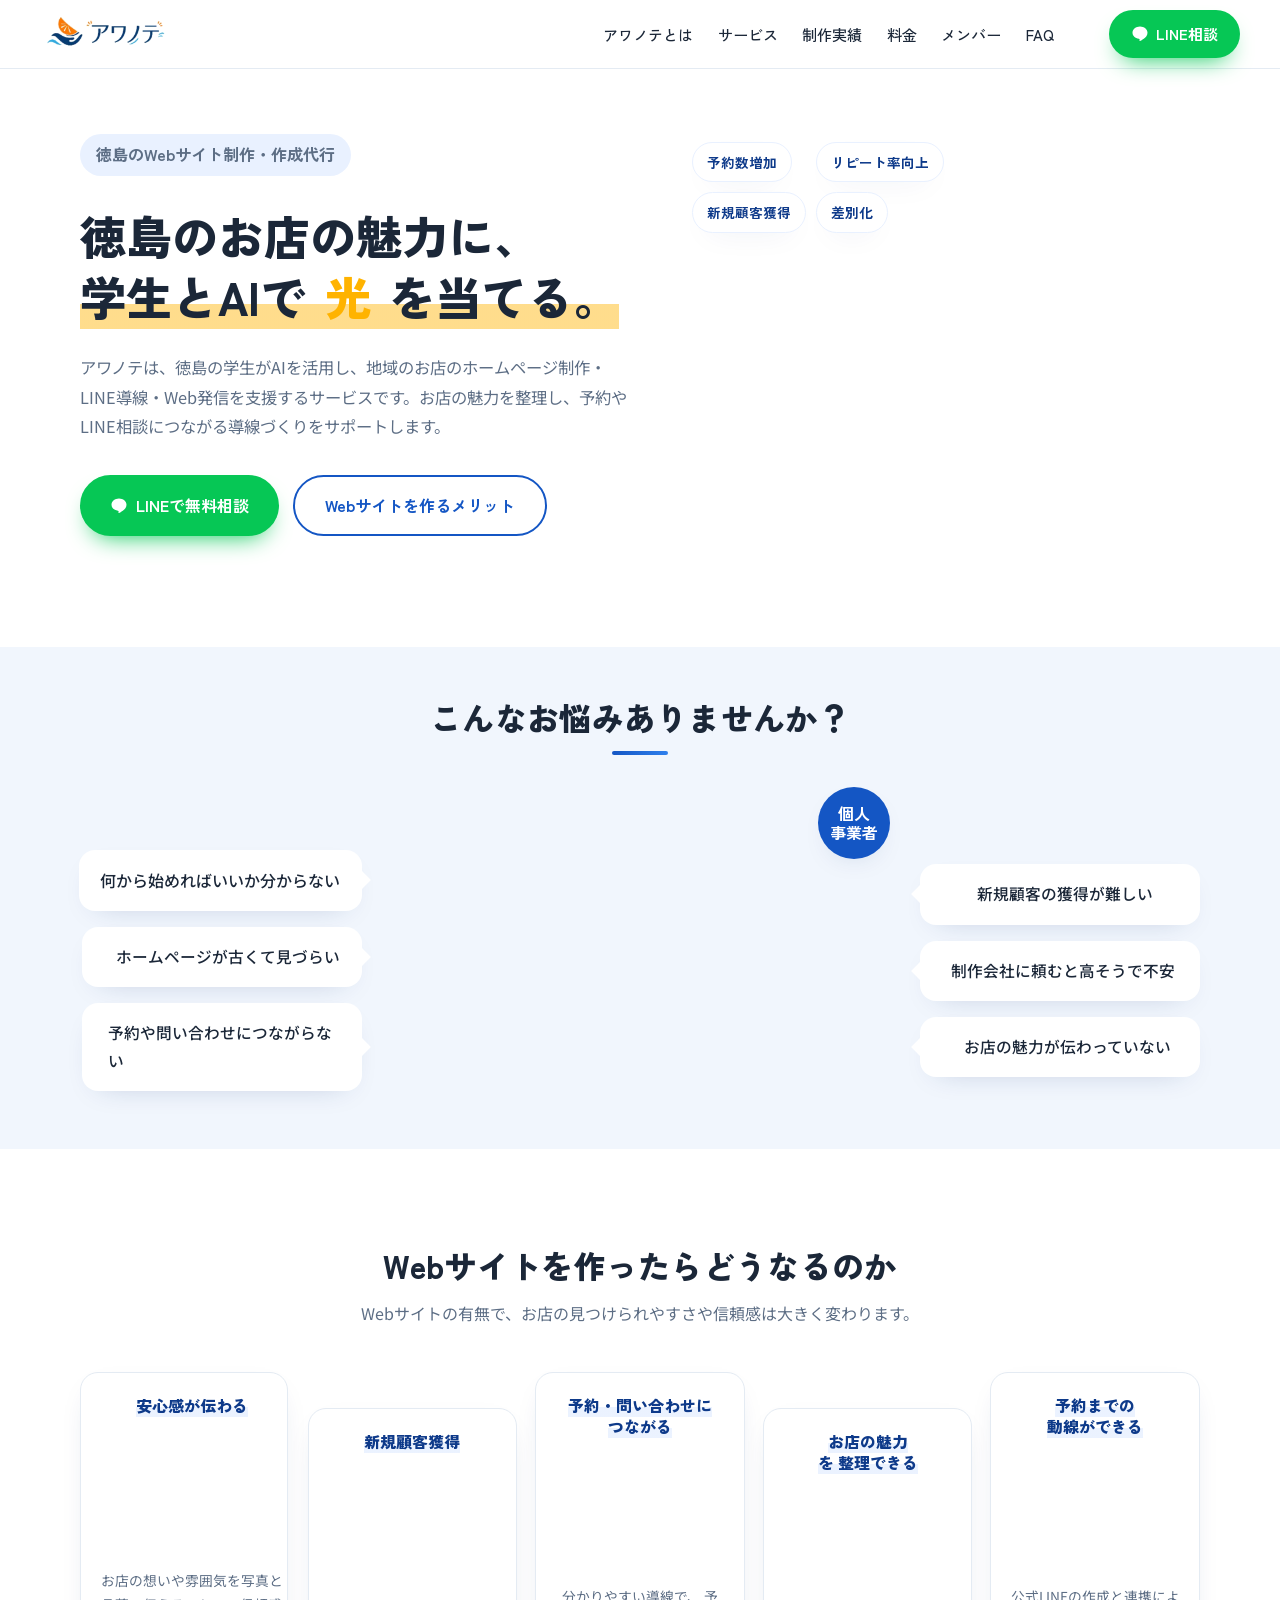
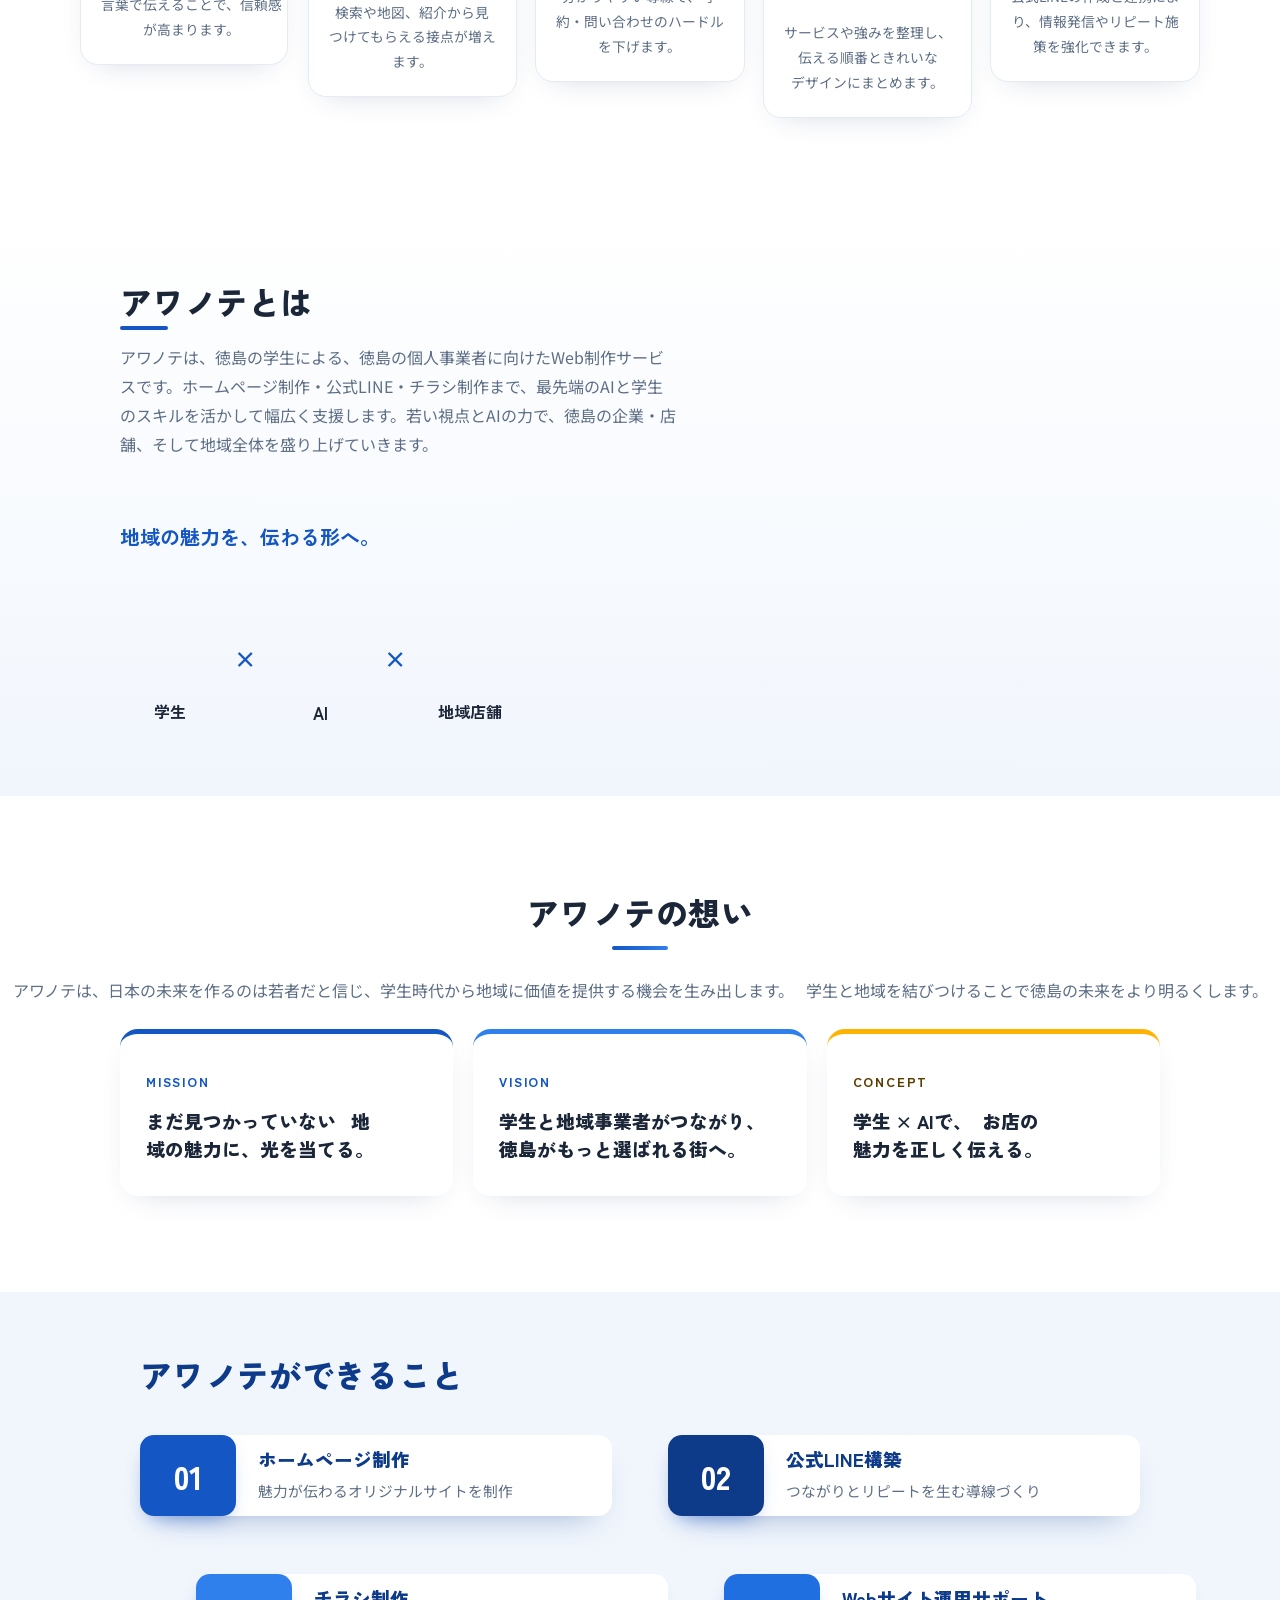
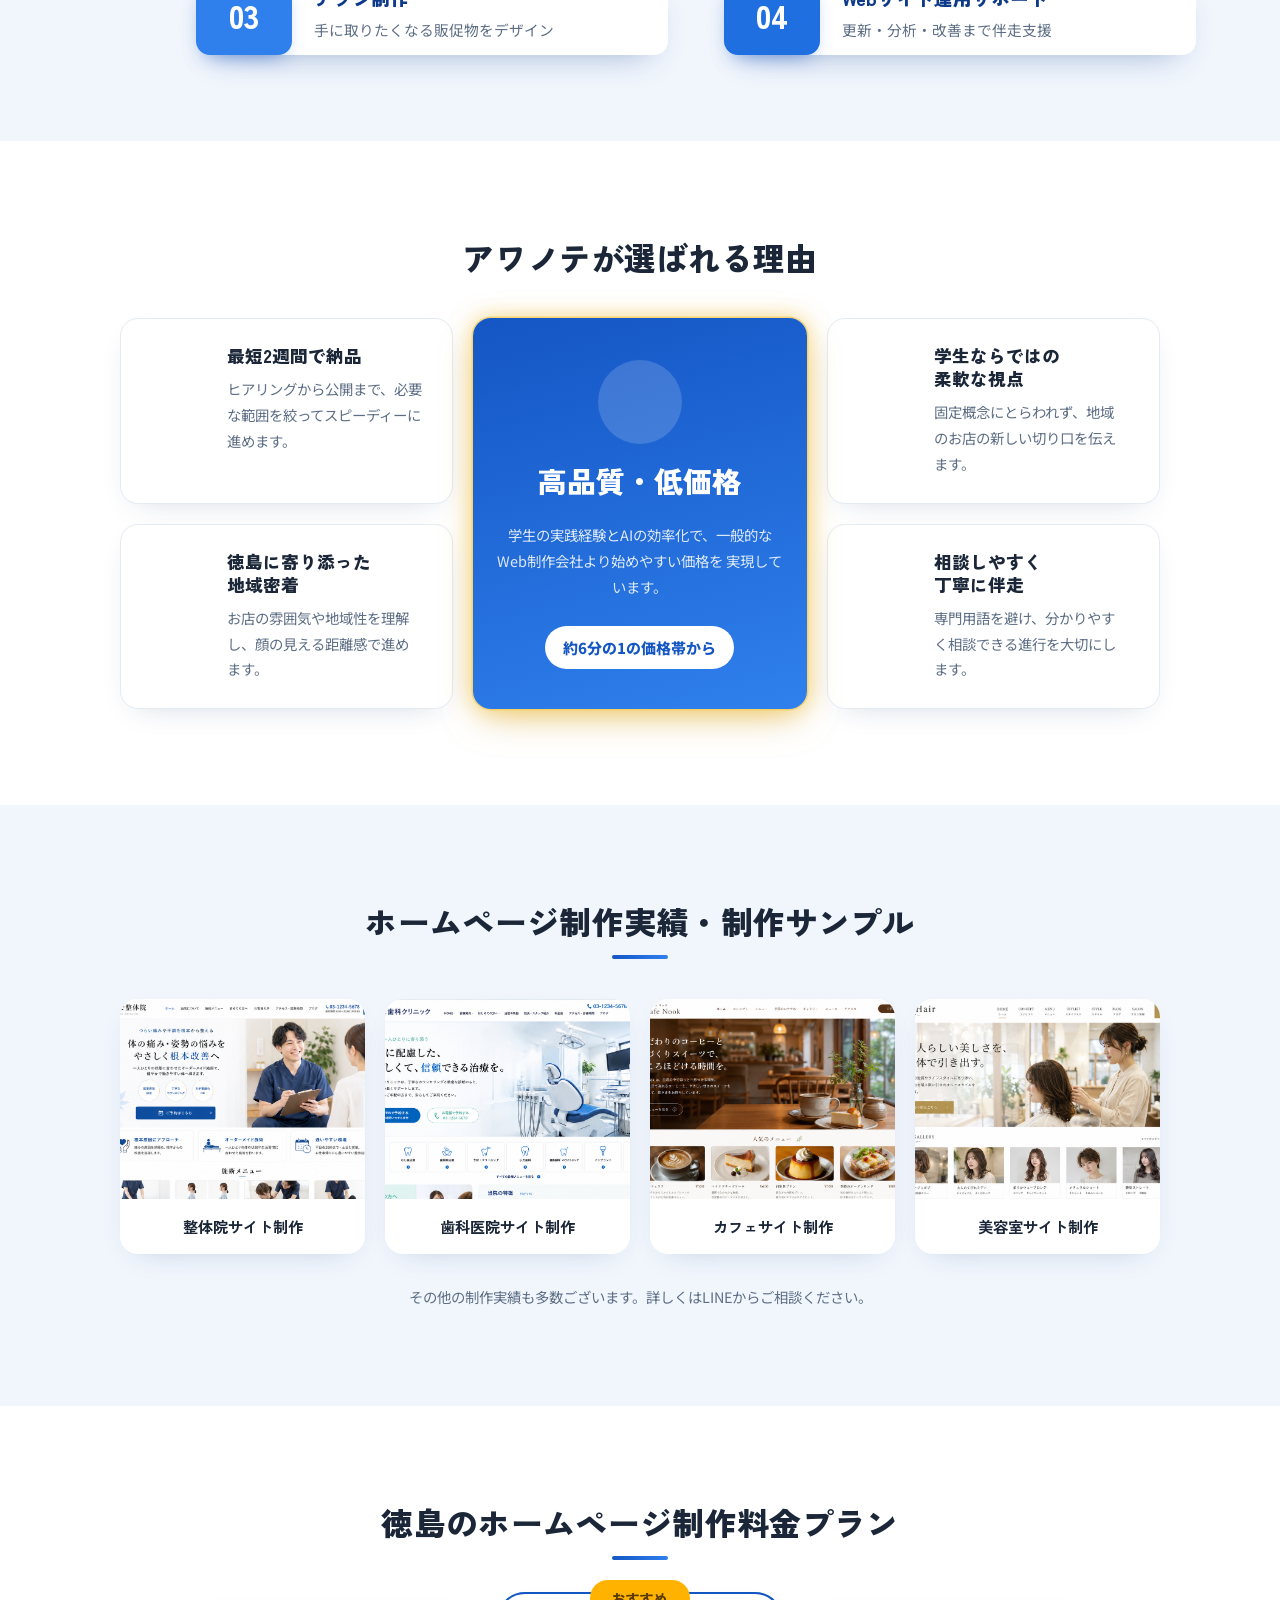
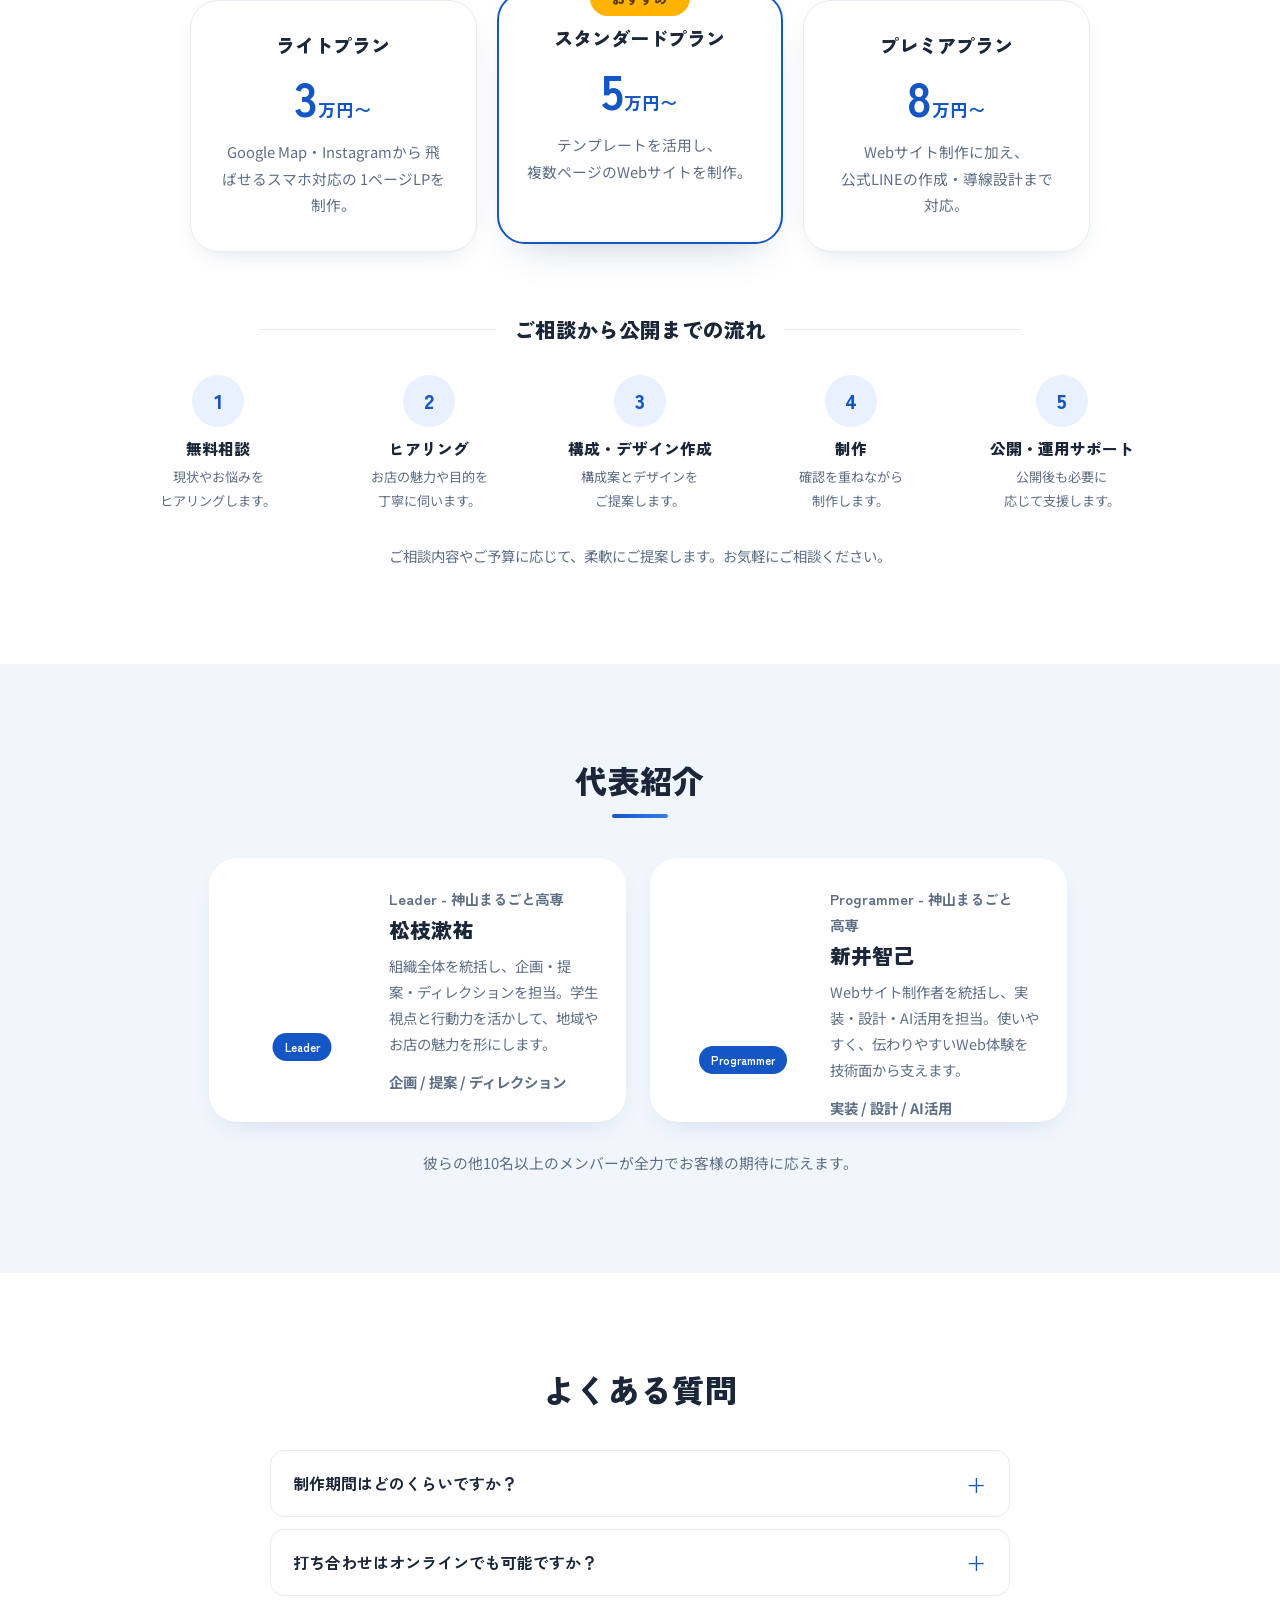
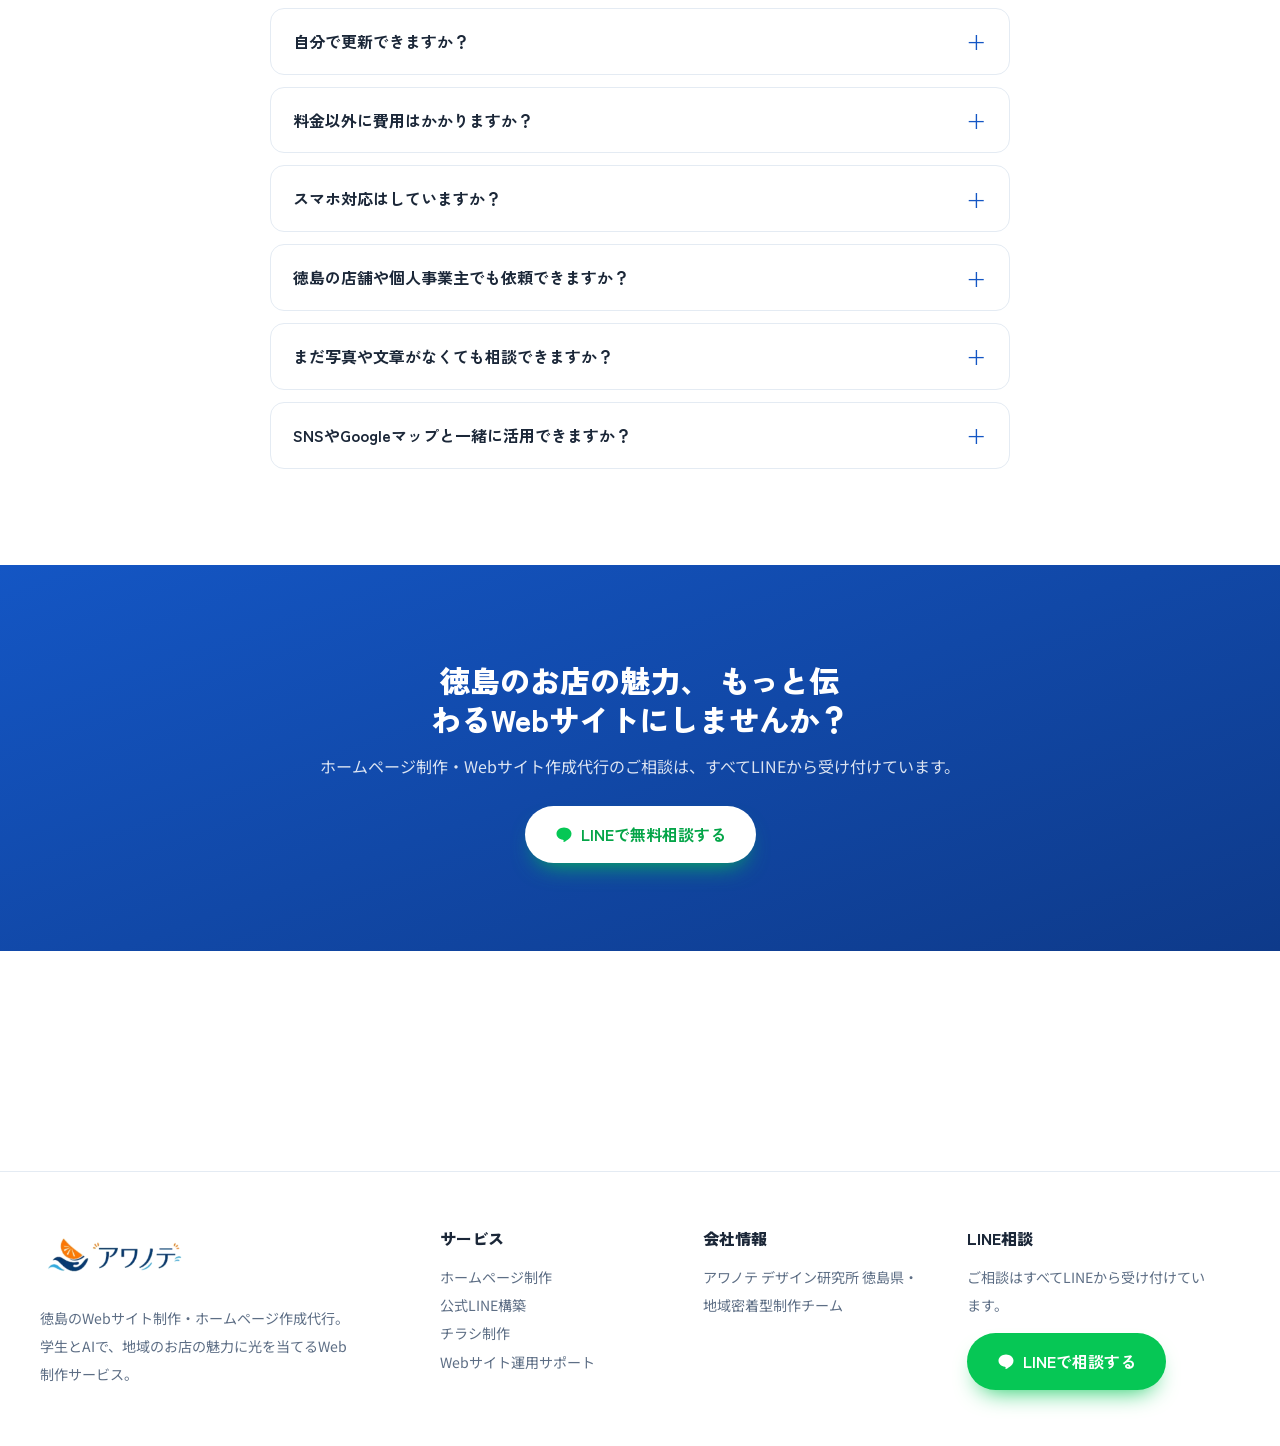
==== index.html @ daa3ad40 "Update Awanote SEO and asset paths" ====
<!doctype html>
<html lang="ja">
  <head>
    <meta charset="UTF-8" />
    <meta name="viewport" content="width=device-width, initial-scale=1.0" />
    <title>アワノテ｜徳島のWebサイト制作・ホームページ作成代行</title>
    <meta
      name="description"
      content="アワノテは、徳島の店舗・個人事業主向けWebサイト制作・ホームページ作成代行サービスです。徳島でのWebサイト作成、公式LINE構築、チラシ制作、Web運用まで学生とAIで支援します。"
    />
    <meta name="robots" content="index, follow" />
    <meta name="keywords" content="アワノテ,awanote,アワノテ デザイン研究所,アワノテ 徳島,徳島 Webサイト制作,徳島 Webサイト作成,徳島 Webサイト 作成,徳島 webサイト 作成,徳島webサイト作成,徳島 ホームページ制作,徳島 ホームページ作成,徳島 ホームページ作成代行,徳島 Web制作代行" />
    <meta name="google-site-verification" content="FKklRFFFE5fmLmwjzw05TRjT28SVSUtAlt0WfSGOl1w" />
    <link rel="canonical" href="https://web-make007.github.io/awanote/" />
    <meta name="application-name" content="アワノテ" />
    <meta name="apple-mobile-web-app-title" content="アワノテ" />
    <meta property="og:type" content="website" />
    <meta property="og:locale" content="ja_JP" />
    <meta property="og:site_name" content="アワノテ" />
    <meta property="og:url" content="https://web-make007.github.io/awanote/" />
    <meta property="og:title" content="アワノテ｜徳島のWebサイト制作・ホームページ作成代行" />
    <meta property="og:description" content="アワノテは、徳島の店舗・個人事業主向けにWebサイト制作、ホームページ作成代行、公式LINE構築、チラシ制作、Web運用を低価格で支援します。" />
    <meta property="og:image" content="https://web-make007.github.io/awanote/img/_DSC9693-hero.jpg" />
    <meta property="og:image:alt" content="アワノテのWebサイト制作チーム" />
    <meta name="twitter:card" content="summary_large_image" />
    <meta name="twitter:title" content="アワノテ｜徳島のWebサイト制作・ホームページ作成代行" />
    <meta name="twitter:description" content="アワノテは徳島の店舗・個人事業主向けWebサイト制作・ホームページ作成代行サービスです。" />
    <meta name="twitter:image" content="https://web-make007.github.io/awanote/img/_DSC9693-hero.jpg" />
    <link rel="preconnect" href="https://fonts.googleapis.com" />
    <link rel="preconnect" href="https://fonts.gstatic.com" crossorigin />
    <link href="https://fonts.googleapis.com/css2?family=Noto+Sans+JP:wght@400;500;700;900&family=Zen+Kaku+Gothic+New:wght@400;500;700;900&family=Zen+Maru+Gothic:wght@400;500;700;900&family=Shippori+Mincho+B1:wght@500;700;800&family=Kosugi+Maru&display=swap" rel="stylesheet" />
    <link rel="icon" href='data:image/svg+xml,%3Csvg xmlns="http://www.w3.org/2000/svg" viewBox="0 0 64 64"%3E%3Crect width="64" height="64" rx="14" fill="%231456c4"/%3E%3Ctext x="32" y="43" text-anchor="middle" font-size="30" font-family="Arial,sans-serif" font-weight="700" fill="white"%3EA%3C/text%3E%3C/svg%3E' />
    <script type="application/ld+json">
      {
        "@context": "https://schema.org",
        "@graph": [
          {
            "@type": "LocalBusiness",
            "@id": "https://web-make007.github.io/awanote/#awanote",
            "name": "アワノテ",
            "alternateName": ["アワノテ デザイン研究所", "awanote", "Awanote"],
            "description": "徳島の店舗・個人事業主・小規模事業者向けのWebサイト制作・ホームページ作成代行サービス。公式LINE構築、チラシ制作、Web運用サポートまで相談できます。",
            "url": "https://web-make007.github.io/awanote/",
            "areaServed": {
              "@type": "AdministrativeArea",
              "name": "徳島県"
            },
            "image": "https://web-make007.github.io/awanote/img/_DSC9693-hero.jpg",
            "priceRange": "30000円〜80000円",
            "knowsAbout": [
              "徳島 Webサイト制作",
              "徳島 Webサイト制作",
              "徳島 ホームページ制作",
              "ホームページ作成代行",
              "公式LINE構築",
              "チラシ制作",
              "Webサイト運用"
            ]
          },
          {
            "@type": "Organization",
            "@id": "https://web-make007.github.io/awanote/#organization",
            "name": "アワノテ",
            "alternateName": ["アワノテ デザイン研究所", "awanote", "Awanote"],
            "url": "https://web-make007.github.io/awanote/",
            "description": "アワノテは徳島の店舗・個人事業主向けWebサイト制作・ホームページ作成代行サービスです。"
          },
          {
            "@type": "Service",
            "@id": "https://web-make007.github.io/awanote/#web-production-service",
            "name": "アワノテの徳島Webサイト制作・ホームページ作成代行",
            "provider": {
              "@id": "https://web-make007.github.io/awanote/#awanote"
            },
            "areaServed": "徳島県",
            "serviceType": "Webサイト制作、Webサイト作成代行、ホームページ制作、ホームページ作成代行、公式LINE構築、チラシ制作、Web運用サポート",
            "offers": {
              "@type": "AggregateOffer",
              "lowPrice": "30000",
              "highPrice": "80000",
              "priceCurrency": "JPY"
            }
          },
          {
            "@type": "WebSite",
            "@id": "https://web-make007.github.io/awanote/#website",
            "url": "https://web-make007.github.io/awanote/",
            "name": "アワノテ",
            "alternateName": ["awanote", "徳島のWebサイト制作 アワノテ", "アワノテ デザイン研究所"],
            "description": "徳島のWebサイト制作・ホームページ作成代行サービス",
            "publisher": {
              "@id": "https://web-make007.github.io/awanote/#awanote"
            },
            "inLanguage": "ja"
          },
          {
            "@type": "WebPage",
            "@id": "https://web-make007.github.io/awanote/#webpage",
            "url": "https://web-make007.github.io/awanote/",
            "name": "アワノテ｜徳島のWebサイト制作・ホームページ作成代行",
            "description": "アワノテは徳島の店舗・個人事業主向けWebサイト制作・ホームページ作成代行サービスです。",
            "isPartOf": {
              "@id": "https://web-make007.github.io/awanote/#website"
            },
            "about": {
              "@id": "https://web-make007.github.io/awanote/#awanote"
            },
            "primaryImageOfPage": {
              "@type": "ImageObject",
              "url": "https://web-make007.github.io/awanote/img/_DSC9693-hero.jpg"
            },
            "inLanguage": "ja"
          },
          {
            "@type": "BreadcrumbList",
            "@id": "https://web-make007.github.io/awanote/#breadcrumb",
            "itemListElement": [
              {
                "@type": "ListItem",
                "position": 1,
                "name": "ホーム",
                "item": "https://web-make007.github.io/awanote/"
              },
              {
                "@type": "ListItem",
                "position": 2,
                "name": "徳島のWebサイト制作・ホームページ作成代行",
                "item": "https://web-make007.github.io/awanote/"
              }
            ]
          },
          {
            "@type": "FAQPage",
            "@id": "https://web-make007.github.io/awanote/#faq-schema",
            "mainEntity": [
              {
                "@type": "Question",
                "name": "制作期間はどのくらいですか？",
                "acceptedAnswer": {
                  "@type": "Answer",
                  "text": "内容によりますが、ライトな構成であれば最短2週間程度を目安に進行します。"
                }
              },
              {
                "@type": "Question",
                "name": "打ち合わせはオンラインでも可能ですか？",
                "acceptedAnswer": {
                  "@type": "Answer",
                  "text": "可能です。徳島県内の場合は、必要に応じて対面での相談も調整します。"
                }
              },
              {
                "@type": "Question",
                "name": "自分で更新できますか？",
                "acceptedAnswer": {
                  "@type": "Answer",
                  "text": "更新しやすい構成で制作し、必要に応じて更新方法もご案内します。"
                }
              },
              {
                "@type": "Question",
                "name": "料金以外に費用はかかりますか？",
                "acceptedAnswer": {
                  "@type": "Answer",
                  "text": "ドメイン・サーバー費用など、外部サービスに必要な費用は別途発生する場合があります。"
                }
              },
              {
                "@type": "Question",
                "name": "スマホ対応はしていますか？",
                "acceptedAnswer": {
                  "@type": "Answer",
                  "text": "はい。スマートフォンでも見やすく操作しやすいレスポンシブデザインで制作します。"
                }
              },
              {
                "@type": "Question",
                "name": "徳島の店舗や個人事業主でも依頼できますか？",
                "acceptedAnswer": {
                  "@type": "Answer",
                  "text": "はい。徳島県内の飲食店、美容室、整体院、個人事業主、小規模事業者のWebサイト制作やホームページ作成代行を想定しています。"
                }
              },
              {
                "@type": "Question",
                "name": "まだ写真や文章がなくても相談できますか？",
                "acceptedAnswer": {
                  "@type": "Answer",
                  "text": "相談できます。お店の強みや伝えたい内容をヒアリングし、必要な写真・文章・ページ構成を一緒に整理します。"
                }
              },
              {
                "@type": "Question",
                "name": "SNSやGoogleマップと一緒に活用できますか？",
                "acceptedAnswer": {
                  "@type": "Answer",
                  "text": "はい。Instagram、公式LINE、Googleマップ、チラシなどからWebサイトへつながる導線を想定して制作します。"
                }
              }
            ]
          }
        ]
      }
    </script>
    <link rel="stylesheet" href="./styles/site.css" />
  </head>
  <body>
    <!-- ====== PCデザイン（幅900px以上で表示） ====== -->
    <div class="view-pc">
    <header class="site-header" data-screen-label="ヘッダー" style="padding: 8px 40px">
      <a class="logo" href="#top" aria-label="アワノテ トップへ">
        <img class="site-logo-img" src="./img/site/awanote-logo.png" alt="アワノテ" />
      </a>
      <nav class="global-nav" aria-label="主要ナビゲーション" style="padding: 0px 29px 0px 0px">
        <a href="#about">アワノテとは</a>
        <a href="#service">サービス</a>
        <a href="#works">制作実績</a>
        <a href="#price">料金</a>
        <a href="#members">メンバー</a>
        <a href="#faq">FAQ</a>
      </nav>
      <a class="button button-line header-cta" href="https://lin.ee/sjFqlRQ" target="_blank" rel="noreferrer">LINE相談</a>
    </header>

    <nav class="mobile-quick-nav" aria-label="スマホ用セクションナビ">
      <a href="#about">アワノテとは</a>
      <a href="#service">サービス</a>
      <a href="#works">実績</a>
      <a href="#price">料金</a>
      <a href="#faq">FAQ</a>
      <a href="#contact">相談</a>
    </nav>

    <main id="top" style="height: 7502px">
      <section class="hero section" data-screen-label="ヒーロー" style="padding: 71px 0px 0px; height: 578px; width: 1211px">
        <div class="hero-copy" style="margin: 0px 0px 125px; height: 426px">
          <p class="eyebrow" data-movable data-mv-id="hero-eyebrow" style="padding: 6px 16px; margin: -41px 0px 28px">徳島のWebサイト制作・作成代行</p>
          <h1 data-movable data-mv-id="hero-h1">
            <span class="heading-line heading-highlight">徳島のお店の魅力に、</span>
            <span class="heading-line heading-highlight heading-accent">学生とAIで <em>光</em> を当てる。</span>
          </h1>
          <p data-movable data-mv-id="hero-lead" style="margin: 27px 0px 28px">アワノテは、徳島の学生がAIを活用し、地域のお店のホームページ制作・LINE導線・Web発信を支援するサービスです。お店の魅力を整理し、予約やLINE相談につながる導線づくりをサポートします。</p>
          <div class="hero-actions" data-movable data-mv-id="hero-actions" style="margin: 34px 0px 0px; font-size: 14px">
            <a class="button button-line" href="https://lin.ee/sjFqlRQ" target="_blank" rel="noreferrer" style="padding: 14px 30px; margin: 0px">LINEで無料相談</a>
            <a class="button button-outline" href="#results">Webサイトを作るメリット</a>
          </div>
        </div>
        <div class="hero-visual">
          <ul class="hero-badges" aria-label="Webサイト制作の効果" style="font-size: 15px; font-weight: 700; padding: 0px; margin: -41px 0px 0px">
            <li style="padding: 7px 14px">予約数増加</li>
            <li style="padding: 7px 14px">リピート率向上</li>
            <li style="padding: 7px 14px">新規顧客獲得</li>
            <li style="padding: 7px 14px">差別化</li>
          </ul>
          <div class="hero-stage">
            <image-slot id="hero-person" class="hero-person-slot" shape="rounded" radius="18" fit="contain" placeholder="人物の画像" style="height: 466px; width: 351px; opacity: 1; margin: 0px 0px 0px 122px"></image-slot>
            <image-slot id="hero-laptop" class="hero-laptop-slot" shape="rounded" radius="14" fit="contain" placeholder="パソコンの画像" style="padding: 0px; width: 278px"></image-slot>
          </div>
        </div>
      </section>

      <section class="section worry-section" aria-labelledby="worry-title" data-screen-label="お悩み" style="padding: 50px 0px 0px; height: 502px">
        <h2 id="worry-title" data-movable data-mv-id="h2-worry">こんなお悩みありませんか？</h2>
        <div class="section-line" aria-hidden="true"></div>
        <div class="worry-layout" style="padding: 0px 0px 0px 2px">
          <div class="speech-list">
            <div class="speech-card" style="padding: 16px 20px 16px 21px; font-size: 16px; margin: 0px 0px 0px -3px; border-width: 0px; border-style: solid">何から始めればいいか分からない</div>
            <div class="speech-card" style="padding: 16px 20px 16px 34px">ホームページが古くて見づらい</div>
            <div class="speech-card" style="padding: 16px 20px 16px 26px">予約や問い合わせにつながらない</div>
          </div>
          <div class="worry-center">
            <image-slot id="worry-people" shape="rounded" radius="16" fit="contain" placeholder="イラスト" style="width: 481px"></image-slot>
            <span class="worry-badge" style="font-size: 16px; width: 72px; height: 72px">個人<br />事業者</span>
          </div>
          <div class="speech-list">
            <div class="speech-card" style="padding: 16px 20px 16px 57px">新規顧客の獲得が難しい</div>
            <div class="speech-card" style="padding: 16px 20px 16px 31px">制作会社に頼むと高そうで不安</div>
            <div class="speech-card" style="padding: 16px 20px 16px 44px">お店の魅力が伝わっていない</div>
          </div>
        </div>
      </section>

      <section id="results" class="section results-section" aria-labelledby="results-title" data-screen-label="導入効果">
        <h2 id="results-title" data-movable data-mv-id="h2-results">Webサイトを作ったらどうなるのか</h2>
        <p class="results-lead" style="width: 571px;">Webサイトの有無で、お店の見つけられやすさや信頼感は大きく変わります。</p>
        <div class="result-cards" style="padding: 0px">
          <article class="result-card" style="width: 208px; padding: 22px 1px 22px 16px">
            <h3><span>安心感が伝わる</span></h3>
            <image-slot id="result-1" fit="cover" placeholder="画像をドロップ" style="width: 178px; margin: 0px 0px 18px"></image-slot>
            <p>お店の想いや雰囲気を写真と言葉で伝えることで、信頼感が高まります。</p>
          </article>
          <article class="result-card is-lower" style="padding: 22px 16px; margin: 36px 0px 0px">
            <h3><span>新規顧客獲得</span></h3>
            <image-slot id="result-2" fit="cover" placeholder="画像をドロップ"></image-slot>
            <p>検索や地図、紹介から見つけてもらえる接点が増えます。</p>
          </article>
          <article class="result-card">
            <h3><span>予約・問い合わせに<br />つながる</span></h3>
            <image-slot id="result-3" fit="cover" placeholder="画像をドロップ"></image-slot>
            <p>分かりやすい導線で、
予約・問い合わせのハードルを下げます。</p>
          </article>
          <article class="result-card is-lower" style="margin: 36px 0px 0px">
            <h3><span>お店の魅力を
整理できる</span></h3>
            <image-slot id="result-4" fit="cover" placeholder="画像をドロップ"></image-slot>
            <p>サービスや強みを整理し、伝える順番ときれいな<br />デザインにまとめます。</p>
          </article>
          <article class="result-card">
            <h3><span>予約までの<br />動線ができる</span></h3>
            <image-slot id="result-5" fit="cover" placeholder="画像をドロップ"></image-slot>
            <p>公式LINEの作成と連携により、情報発信やリピート施策を強化できます。</p>
          </article>
        </div>
      </section>

      <section id="about" class="section about-panel" aria-labelledby="about-title" data-screen-label="アワノテとは" style="padding: 67px 0px">
        <div class="about-inner" style="padding: 0px 0px 0px 40px">
          <div class="about-copy">
            <h2 id="about-title" data-movable data-mv-id="h2-about" style="margin: 0px 0px 21px">アワノテとは</h2>
            <p>アワノテは、徳島の学生による、徳島の個人事業者に向けたWeb制作サービスです。ホームページ制作・公式LINE・チラシ制作まで、最先端のAIと学生のスキルを活かして幅広く支援します。若い視点とAIの力で、徳島の企業・店舗、そして地域全体を盛り上げていきます。</p>
            <p class="about-message" style="margin: 61px 0px 18px; color: rgb(20, 86, 196)">地域の魅力を、伝わる形へ。</p>
            <div class="about-icons" aria-label="学生、AI、地域店舗をつなぐサービス" style="margin: 31px 0px 0px">
              <div><image-slot id="about-icon-1" shape="rounded" radius="14" fit="contain" placeholder="学生" style="width: 100px; height: 100px"></image-slot><span style="font-size: 16px">学生</span></div>
              <strong>×</strong>
              <div><image-slot id="about-icon-2" shape="rounded" radius="14" fit="contain" placeholder="AI" style="width: 100px; height: 100px"></image-slot><span style="font-size: 17px; margin: 4px 0px 0px">AI</span></div>
              <strong>×</strong>
              <div><image-slot id="about-icon-3" shape="rounded" radius="14" fit="contain" placeholder="店舗" style="width: 100px; height: 100px"></image-slot><span style="font-size: 16px">地域店舗</span></div>
            </div>
          </div>
          <figure class="about-photo" style="width: 451px">
            <image-slot id="about-photo" fit="cover" radius="28" placeholder="お店・チームの写真をドロップ" style="width: 475px"></image-slot>
          </figure>
        </div>
      </section>

      <section class="section thought-section" aria-labelledby="thought-title" data-screen-label="想い">
        <h2 id="thought-title" data-movable data-mv-id="h2-thought">アワノテの想い</h2>
        <div class="section-line" aria-hidden="true"></div>
        <p class="thought-lead" style="margin: -14px 0px 25px">アワノテは、日本の未来を作るのは若者だと信じ、学生時代から地域に価値を提供する機会を生み出します。  
学生と地域を結びつけることで徳島の未来をより明るくします。</p>
        <div class="thought-grid">
          <article class="thought-card mission">
            <div><small>MISSION</small><h3>まだ見つかっていない  
地域の魅力に、光を当てる。</h3></div>
          </article>
          <article class="thought-card vision">
            <div><small>VISION</small><h3>学生と地域事業者がつながり、徳島がもっと選ばれる街へ。</h3></div>
          </article>
          <article class="thought-card concept">
            <div><small>CONCEPT</small><h3>学生 × AIで、 
お店の魅力を正しく伝える。</h3></div>
          </article>
        </div>
      </section>

      <section id="service" class="section service-section" aria-labelledby="service-title" data-screen-label="できること" style="height: 449px; padding: 62px 0px 96px">
        <h2 id="service-title" data-movable data-mv-id="h2-service">アワノテができること</h2>
        <div class="service-grid">
          <article class="service-card" style="padding: 0px 28px 0px 0px; height: 81px"><span class="service-number" style="height: 81px; margin: 0px">01</span><div><h3 style="margin: 10px 0px 6px">ホームページ制作</h3><p>魅力が伝わるオリジナルサイトを制作</p></div></article>
          <article class="service-card" style="padding: 0px 28px 0px 0px; height: 81px"><span class="service-number" style="margin: 0px 0px 9px; height: 81px">03</span><div><h3 style="margin: 10px 0px 6px">チラシ制作</h3><p>手に取りたくなる販促物をデザイン</p></div></article>
          <article class="service-card" style="padding: 0px 28px 0px 0px"><span class="service-number" style="margin: 0px; height: 81px">02</span><div><h3 style="margin: 10px 0px 6px">公式LINE構築</h3><p>つながりとリピートを生む導線づくり</p></div></article>
          <article class="service-card" style="height: 81px; padding: 0px 2px 0px 0px"><span class="service-number" style="margin: 0px">04</span><div><h3 style="margin: 10px 0px 6px">Webサイト運用サポート</h3><p>更新・分析・改善まで伴走支援</p></div></article>
        </div>
      </section>

      <section class="section reason-section" aria-labelledby="reason-title" data-screen-label="選ばれる理由">
        <h2 id="reason-title" data-movable data-mv-id="h2-reason">アワノテが選ばれる理由</h2>
        <div class="reason-grid">
          <article class="reason-card">
            <image-slot id="reason-icon-1" shape="rounded" radius="12" fit="contain" placeholder="図" style="width: 40px; height: 40px; margin: 32px 0px 0px"></image-slot>
            <div>
              <h3>最短2週間で納品</h3>
              <p>ヒアリングから公開まで、必要な範囲を絞ってスピーディーに進めます。</p>
            </div>
          </article>
          <article class="reason-card featured" style="padding: 27px 24px 26px">
            <image-slot id="reason-icon-2" shape="rounded" radius="12" fit="contain" placeholder="図"></image-slot>
            <h3 style="margin: 0px 0px 5px; font-size: 29px">高品質・低価格</h3>
            <p>学生の実践経験とAIの効率化で、一般的なWeb制作会社より始めやすい価格を
実現しています。</p>
            <strong style="font-weight: 800; text-align: right; font-size: 15px; font-family: &quot;Noto Sans JP&quot;">約6分の1の価格帯から</strong>
          </article>
          <article class="reason-card">
            <image-slot id="reason-icon-3" shape="rounded" radius="12" fit="contain" placeholder="図" style="width: 40px; height: 40px; margin: 32px 0px 0px"></image-slot>
            <div>
              <h3>学生ならではの<br />柔軟な視点</h3>
              <p>固定概念にとらわれず、地域のお店の新しい切り口を伝えます。</p>
            </div>
          </article>
          <article class="reason-card">
            <image-slot id="reason-icon-4" shape="rounded" radius="12" fit="contain" placeholder="図" style="width: 40px; height: 40px; margin: 32px 0px 0px"></image-slot>
            <div>
              <h3>徳島に寄り添った<br />地域密着</h3>
              <p>お店の雰囲気や地域性を理解し、顔の見える距離感で進めます。</p>
            </div>
          </article>
          <article class="reason-card">
            <image-slot id="reason-icon-5" shape="rounded" radius="12" fit="contain" placeholder="図" style="width: 40px; height: 40px; margin: 32px 0px 0px"></image-slot>
            <div>
              <h3>相談しやすく<br />丁寧に伴走</h3>
              <p>専門用語を避け、分かりやすく相談できる進行を大切にします。</p>
            </div>
          </article>
        </div>
      </section>

      <section id="works" class="section works-section" aria-labelledby="works-title" data-screen-label="制作実績">
        <h2 id="works-title" data-movable data-mv-id="h2-works">ホームページ制作実績・制作サンプル</h2>
        <div class="section-line" aria-hidden="true"></div>
        <div class="works-grid">
          <figure>
            <img src="./img/site/work-seitai-thumb.png" alt="整体院サイト制作のサンプル画面" loading="eager" decoding="async" />
            <figcaption>整体院サイト制作</figcaption>
          </figure>
          <figure>
            <img src="./img/site/work-dental-thumb.png" alt="歯科医院サイト制作のサンプル画面" loading="eager" decoding="async" />
            <figcaption>歯科医院サイト制作</figcaption>
          </figure>
          <figure>
            <img src="./img/site/work-cafe-thumb.png" alt="カフェサイト制作のサンプル画面" loading="eager" decoding="async" />
            <figcaption>カフェサイト制作</figcaption>
          </figure>
          <figure>
            <img src="./img/site/work-hair-thumb.png" alt="美容室サイト制作のサンプル画面" loading="eager" decoding="async" />
            <figcaption>美容室サイト制作</figcaption>
          </figure>
        </div>
        <p class="note">その他の制作実績も多数ございます。詳しくはLINEからご相談ください。</p>
      </section>

      <section id="price" class="section price-section" aria-labelledby="price-title" data-screen-label="料金">
        <h2 id="price-title" data-movable data-mv-id="h2-price">徳島のホームページ制作料金プラン</h2>
        <div class="section-line" aria-hidden="true"></div>
        <div class="price-grid">
          <article class="price-card">
            <h3>ライトプラン</h3>
            <p class="price" style="font-weight: 700"><strong>3</strong>万円〜</p>
            <p>Google Map・Instagramから
飛ばせるスマホ対応の
1ページLPを制作。</p>
          </article>
          <article class="price-card recommended">
            <div class="ribbon">おすすめ</div>
            <h3>スタンダードプラン</h3>
            <p class="price" style="font-family: &quot;Zen Kaku Gothic New&quot;; font-weight: 700"><strong>5</strong>万円〜</p>
            <p>テンプレートを活用し、<br />複数ページのWebサイトを制作。</p>
          </article>
          <article class="price-card">
            <h3>プレミアプラン</h3>
            <p class="price" style="font-weight: 700"><strong>8</strong>万円〜</p>
            <p>Webサイト制作に加え、<br />公式LINEの作成・導線設計まで対応。</p>
          </article>
        </div>
        <div class="process-heading" aria-hidden="true"><span></span><h3>ご相談から公開までの流れ</h3><span></span></div>
        <div class="process-grid">
          <article><span>1</span><h3>無料相談</h3><p>現状やお悩みを<br />ヒアリングします。</p></article>
          <article><span>2</span><h3>ヒアリング</h3><p>お店の魅力や目的を<br />丁寧に伺います。</p></article>
          <article><span>3</span><h3>構成・デザイン作成</h3><p>構成案とデザインを<br />ご提案します。</p></article>
          <article><span>4</span><h3>制作</h3><p>確認を重ねながら<br />制作します。</p></article>
          <article><span>5</span><h3>公開・運用サポート</h3><p>公開後も必要に<br />応じて支援します。</p></article>
        </div>
        <p class="note">ご相談内容やご予算に応じて、柔軟にご提案します。お気軽にご相談ください。</p>
      </section>

      <section id="members" class="section members-section" aria-labelledby="members-title" data-screen-label="代表紹介">
        <h2 id="members-title" data-movable data-mv-id="h2-members">代表紹介</h2>
        <div class="section-line" aria-hidden="true"></div>
        <div class="member-grid" style="padding: 0px 40px 0px 19px">
          <article class="member-card" style="width: 417px; height: 264px">
            <div class="member-photo" data-label="Leader">
              <image-slot id="member-1" fit="cover" shape="circle" placeholder="顔写真"></image-slot>
            </div>
            <div class="member-body">
              <p class="member-role">Leader - 神山まるごと高専</p>
              <h3>松枝漱祐</h3>
              <p>組織全体を統括し、企画・提案・ディレクションを担当。学生視点と行動力を活かして、地域やお店の魅力を形にします。</p>
              <p class="member-skills">企画 / 提案 / ディレクション</p>
            </div>
          </article>
          <article class="member-card" style="padding: 28px; width: 417px; height: 264px">
            <div class="member-photo" data-label="Programmer">
              <image-slot id="member-2" fit="cover" shape="circle" placeholder="顔写真"></image-slot>
            </div>
            <div class="member-body">
              <p class="member-role" style="margin: 0px 0px 4px">Programmer - 神山まるごと高専</p>
              <h3>新井智己</h3>
              <p>Webサイト制作者を統括し、実装・設計・AI活用を担当。使いやすく、伝わりやすいWeb体験を技術面から支えます。</p>
              <p class="member-skills">実装 / 設計 / AI活用</p>
            </div>
          </article>
        </div>
        <p class="member-note">彼らの他10名以上のメンバーが全力でお客様の期待に応えます。</p>
      </section>

      <section id="faq" class="section faq-section" aria-labelledby="faq-title" data-screen-label="FAQ">
        <h2 id="faq-title" data-movable data-mv-id="h2-faq">よくある質問</h2>
        <div class="faq-grid">
          <details>
            <summary>制作期間はどのくらいですか？</summary>
            <p>内容によりますが、ライトな構成であれば最短2週間程度を目安に進行します。</p>
          </details>
          <details>
            <summary>打ち合わせはオンラインでも可能ですか？</summary>
            <p>可能です。徳島県内の場合は、必要に応じて対面での相談も調整します。</p>
          </details>
          <details>
            <summary>自分で更新できますか？</summary>
            <p>更新しやすい構成で制作し、必要に応じて更新方法もご案内します。</p>
          </details>
          <details>
            <summary>料金以外に費用はかかりますか？</summary>
            <p>ドメイン・サーバー費用など、外部サービスに必要な費用は別途発生する場合があります。</p>
          </details>
          <details>
            <summary>スマホ対応はしていますか？</summary>
            <p>はい。スマートフォンでも見やすく操作しやすいレスポンシブデザインで制作します。</p>
          </details>
          <details>
            <summary>徳島の店舗や個人事業主でも依頼できますか？</summary>
            <p>はい。徳島県内の飲食店、美容室、整体院、個人事業主、小規模事業者のWebサイト制作やホームページ作成代行を想定しています。</p>
          </details>
          <details>
            <summary>まだ写真や文章がなくても相談できますか？</summary>
            <p>相談できます。お店の強みや伝えたい内容をヒアリングし、必要な写真・文章・ページ構成を一緒に整理します。</p>
          </details>
          <details>
            <summary>SNSやGoogleマップと一緒に活用できますか？</summary>
            <p>はい。Instagram、公式LINE、Googleマップ、チラシなどからWebサイトへつながる導線を想定して制作します。</p>
          </details>
        </div>
      </section>

      <section id="contact" class="section cta-section" aria-labelledby="contact-title" data-screen-label="CTA" style="padding: 96px 0px 88px">
        <div>
          <h2 id="contact-title" data-movable data-mv-id="cta-h2" style="width: 683px">徳島のお店の魅力、
もっと伝わるWebサイトにしませんか？</h2>
          <p>ホームページ制作・Webサイト作成代行のご相談は、すべてLINEから受け付けています。</p>
        </div>
        <div class="cta-actions" data-movable data-mv-id="cta-actions">
          <a class="button button-line" href="https://lin.ee/sjFqlRQ" target="_blank" rel="noreferrer">LINEで無料相談する</a>
        </div>
      </section>
    </main>

    <footer class="site-footer">
      <div>
        <img class="footer-logo-img" src="./img/site/awanote-logo.png" alt="アワノテ" loading="lazy" decoding="async" />
        <p>徳島のWebサイト制作・ホームページ作成代行。学生とAIで、地域のお店の魅力に光を当てるWeb制作サービス。</p>
      </div>
      <div>
        <h2>サービス</h2>
        <p>ホームページ制作<br />公式LINE構築<br />チラシ制作<br />Webサイト運用サポート</p>
      </div>
      <div>
        <h2>会社情報</h2>
        <p>アワノテ デザイン研究所
徳島県・地域密着型制作チーム</p>
      </div>
      <div>
        <h2>LINE相談</h2>
        <p>ご相談はすべてLINEから受け付けています。</p>
        <a class="button button-line" href="https://lin.ee/sjFqlRQ" target="_blank" rel="noreferrer">LINEで相談する</a>
      </div>
    </footer>

    <div class="mobile-consult-bar" aria-label="スマホ用固定CTA">
      <a class="button button-outline" href="#price">料金を見る</a>
      <a class="button button-line" href="https://lin.ee/sjFqlRQ" target="_blank" rel="noreferrer">LINEで相談</a>
    </div>
    </div>

    <!-- ====== スマホデザイン（幅899px以下で表示） ====== -->
    <div class="view-mobile">
<div class="app">

      <!-- ============================================================ HEADER -->
      <header class="app-header">
        <a class="brand" href="#home"><img class="brand-img" src="./img/site/awanote-logo.png" alt="アワノテ" /></a>
        <nav class="desktop-nav" aria-label="主要ナビゲーション">
          <a href="#about">アワノテとは</a>
          <a href="#service">サービス</a>
          <a href="#reason">選ばれる理由</a>
          <a href="#works">制作実績</a>
          <a href="#price">料金</a>
          <a href="#members">代表紹介</a>
          <a href="#faq">FAQ</a>
        </nav>
        <div class="header-actions">
          <a class="hd-cta" href="https://lin.ee/sjFqlRQ" target="_blank" rel="noreferrer">
            <svg viewBox="0 0 24 24" fill="currentColor"><path d="M12 3C6.5 3 2 6.6 2 11c0 2.5 1.4 4.7 3.7 6.1-.2.7-.7 2.5-.8 2.9 0 0-.1.4.2.5.3.1.6-.2.6-.2.4-.3 2.7-1.9 3.7-2.6.8.1 1.6.2 2.4.2 5.5 0 10-3.6 10-8s-4.5-8.4-10-8.4z"/></svg>
            相談
          </a>
          <button class="hamburger" id="openDrawer" aria-label="メニューを開く">
            <svg viewBox="0 0 24 24" fill="none" stroke="currentColor" stroke-width="2.2" stroke-linecap="round"><path d="M4 7h16M4 12h16M4 17h16"/></svg>
          </button>
        </div>
      </header>

      <!-- ============================================================ DRAWER -->
      <div class="scrim" id="scrim"></div>
      <aside class="drawer" id="drawer" aria-label="メニュー">
        <div class="drawer-top">
          <span class="brand"><img class="brand-img" src="./img/site/awanote-logo.png" alt="アワノテ" /></span>
          <button class="drawer-close" id="closeDrawer" aria-label="閉じる">
            <svg viewBox="0 0 24 24" fill="none" stroke="currentColor" stroke-width="2.2" stroke-linecap="round"><path d="M6 6l12 12M18 6L6 18"/></svg>
          </button>
        </div>
        <nav>
          <a href="#home" data-nav><span class="di"><svg viewBox="0 0 24 24" fill="none" stroke="currentColor" stroke-width="2" stroke-linecap="round" stroke-linejoin="round"><path d="M3 11l9-8 9 8M5 10v9h14v-9"/></svg></span>ホーム</a>
          <a href="#about" data-nav><span class="di"><svg viewBox="0 0 24 24" fill="none" stroke="currentColor" stroke-width="2" stroke-linecap="round"><circle cx="12" cy="8" r="3.2"/><path d="M5 20c0-3.3 3-5.5 7-5.5s7 2.2 7 5.5"/></svg></span>アワノテとは</a>
          <a href="#service" data-nav><span class="di"><svg viewBox="0 0 24 24" fill="none" stroke="currentColor" stroke-width="2" stroke-linecap="round" stroke-linejoin="round"><rect x="3" y="4" width="18" height="14" rx="2"/><path d="M8 20h8M12 18v2"/></svg></span>サービス</a>
          <a href="#reason" data-nav><span class="di"><svg viewBox="0 0 24 24" fill="none" stroke="currentColor" stroke-width="2" stroke-linecap="round" stroke-linejoin="round"><path d="M12 3l2.5 5 5.5.8-4 3.9 1 5.5L12 16l-5 2.7 1-5.5-4-3.9 5.5-.8z"/></svg></span>選ばれる理由</a>
          <a href="#works" data-nav><span class="di"><svg viewBox="0 0 24 24" fill="none" stroke="currentColor" stroke-width="2" stroke-linecap="round" stroke-linejoin="round"><rect x="3" y="5" width="18" height="14" rx="2"/><path d="M3 9h18"/></svg></span>制作実績</a>
          <a href="#price" data-nav><span class="di"><svg viewBox="0 0 24 24" fill="none" stroke="currentColor" stroke-width="2" stroke-linecap="round" stroke-linejoin="round"><path d="M20 12l-8 8-9-9V4h7z"/><circle cx="7.5" cy="7.5" r="1.3"/></svg></span>料金</a>
          <a href="#members" data-nav><span class="di"><svg viewBox="0 0 24 24" fill="none" stroke="currentColor" stroke-width="2" stroke-linecap="round" stroke-linejoin="round"><circle cx="9" cy="8" r="3"/><path d="M2 19c0-3 2.8-5 7-5"/><circle cx="17" cy="9" r="2.4"/><path d="M14.5 19c0-2.4 1.8-4 4-4"/></svg></span>代表紹介</a>
          <a href="#faq" data-nav><span class="di"><svg viewBox="0 0 24 24" fill="none" stroke="currentColor" stroke-width="2" stroke-linecap="round"><circle cx="12" cy="12" r="9"/><path d="M9.5 9.5a2.5 2.5 0 015 0c0 1.7-2.5 2-2.5 3.5M12 17h.01"/></svg></span>よくある質問</a>
        </nav>
        <div class="drawer-cta">
          <a class="btn btn-line" href="https://lin.ee/sjFqlRQ" target="_blank" rel="noreferrer">
            <svg viewBox="0 0 24 24" fill="currentColor"><path d="M12 3C6.5 3 2 6.6 2 11c0 2.5 1.4 4.7 3.7 6.1-.2.7-.7 2.5-.8 2.9 0 0-.1.4.2.5.3.1.6-.2.6-.2.4-.3 2.7-1.9 3.7-2.6.8.1 1.6.2 2.4.2 5.5 0 10-3.6 10-8s-4.5-8.4-10-8.4z"/></svg>
            LINEで無料相談
          </a>
        </div>
      </aside>

      <!-- ============================================================ SCROLL -->
      <main class="scroll">

        <!-- ---------------------------------------------------- HERO -->
        <section class="hero" id="home" data-screen-label="ホーム" style="height: 617px">
          <svg class="hero-waves" viewBox="0 0 390 300" preserveAspectRatio="none" aria-hidden="true">
            <path fill="#3f8cf0" d="M0,232 C120,150 250,86 390,34 L390,300 L0,300 Z"></path>
            <path fill="#69a8f4" d="M0,286 C140,212 270,150 390,104 L390,300 L0,300 Z"></path>
          </svg>
          <div class="hero-inner">
            <h1 class="hero-title">
              <span class="ht-lead">学生×AIの力で</span>
              <span class="ht-box">徳島のお店に</span>
              <span class="ht-box"><span class="spark">光</span>を当てる</span>
            </h1>
            <p class="hero-lead">ホームページ制作からLINE導線・Web発信まで。地域のお店の魅力を、予約や問い合わせにつながる伝わる形にする制作サービス。</p>
            <ul class="hero-badges" style="margin: -4px 0px 24px">
              <li><svg viewBox="0 0 24 24" fill="none" stroke="currentColor" stroke-width="2.6" stroke-linecap="round" stroke-linejoin="round"><path d="M5 12.5l4.5 4.5L19 6.5"/></svg>予約数増加</li>
              <li><svg viewBox="0 0 24 24" fill="none" stroke="currentColor" stroke-width="2.6" stroke-linecap="round" stroke-linejoin="round"><path d="M5 12.5l4.5 4.5L19 6.5"/></svg>新規顧客獲得</li>
              <li><svg viewBox="0 0 24 24" fill="none" stroke="currentColor" stroke-width="2.6" stroke-linecap="round" stroke-linejoin="round"><path d="M5 12.5l4.5 4.5L19 6.5"/></svg>リピート率向上</li>
              <li><svg viewBox="0 0 24 24" fill="none" stroke="currentColor" stroke-width="2.6" stroke-linecap="round" stroke-linejoin="round"><path d="M5 12.5l4.5 4.5L19 6.5"/></svg>情報発信の強化</li>
              <li><svg viewBox="0 0 24 24" fill="none" stroke="currentColor" stroke-width="2.6" stroke-linecap="round" stroke-linejoin="round"><path d="M5 12.5l4.5 4.5L19 6.5"/></svg>他店との差別化</li>
            </ul>
            <div class="hero-actions" style="margin: 59px 0px 0px">
              <a class="btn btn-light" href="https://lin.ee/sjFqlRQ" target="_blank" rel="noreferrer">
                <svg viewBox="0 0 24 24" fill="currentColor"><path d="M12 3C6.5 3 2 6.6 2 11c0 2.5 1.4 4.7 3.7 6.1-.2.7-.7 2.5-.8 2.9 0 0-.1.4.2.5.3.1.6-.2.6-.2.4-.3 2.7-1.9 3.7-2.6.8.1 1.6.2 2.4.2 5.5 0 10-3.6 10-8s-4.5-8.4-10-8.4z"/></svg>
                LINEで無料相談
              </a>
              <a class="btn btn-outline-white" href="#service">サービスを見る</a>
            </div>
          </div>
        </section>

        <!-- ---------------------------------------------------- WORRY -->
        <section class="sec" id="worry" data-screen-label="お悩み" style="padding: 44px 18px 46px">
          <div class="sec-head worry-head" style="margin: 0px 0px 3px">
            <div>
              <span class="sec-eyebrow">CHECK</span>
              <h2 class="sec-title">こんな<span class="em">お悩み</span><br />ありませんか？</h2>
            </div>
            <img class="worry-man" src="./img/site/worry-people-final.png" alt="" style="width: 167px; margin: 0px 24px 9px 0px" />
          </div>
          <div class="worry-list">
            <div class="worry-item"><span class="q" style="width: 30px; height: 30px">Q</span><p>何から始めればいいか分からない</p></div>
            <div class="worry-item"><span class="q" style="width: 30px; height: 30px">Q</span><p>ホームページが古くて見づらい</p></div>
            <div class="worry-item"><span class="q" style="width: 30px; height: 30px">Q</span><p>予約や問い合わせにつながらない</p></div>
            <div class="worry-item"><span class="q" style="width: 30px; height: 30px">Q</span><p>新規顧客の獲得が難しい</p></div>
            <div class="worry-item"><span class="q" style="width: 30px; height: 30px">Q</span><p>制作会社に頼むと高そうで不安</p></div>
            <div class="worry-item"><span class="q" style="width: 30px; height: 30px">Q</span><p>お店の魅力が伝わっていない</p></div>
          </div>
        </section>

        <!-- ---------------------------------------------------- BRIDGE (解決) -->
        <section class="bridge" id="solve" data-screen-label="まるっと解決" style="padding: 40px 20px 34px">
          <h2 class="bridge-head">
            <span class="bridge-row"><span class="bridge-logo-mark" aria-hidden="true">A</span>アワノテが、</span>
            <span class="bridge-row">お店の Web発信 を</span>
            <span class="bridge-row solve">まるごとサポート！
              <svg class="swish" viewBox="0 0 220 26" fill="none" aria-hidden="true"><path d="M6 14C40 24 150 26 214 8" stroke="#2f80ed" stroke-width="4" stroke-linecap="round"/></svg>
            </span>
          </h2>
          <div class="bridge-device">
            <img src="./img/site/result-mobile-final.png" alt="アワノテで制作したスマホサイトの表示イメージ" />
          </div>
        </section>

        <!-- ---------------------------------------------------- BENEFIT -->
        <section class="sec alt" id="results" data-screen-label="導入効果">
          <div class="sec-head">
            <span class="sec-eyebrow">BENEFIT</span>
            <h2 class="sec-title">なぜ Webサイトを作るのか</h2>
            <p class="sec-sub">Webサイトの有無で、お店の見つけられやすさや信頼感は
大きく変わります。</p>
          </div>
          <div class="bn-list">
            <article class="bn-item">
              <span class="ic" style="margin: 12px 0px 0px; width: 56px"><image-slot id="m-bn-1" fit="cover" shape="rect" placeholder="正方形画像" style="margin: 0px 0px 0px -5px; width: 65px; height: 65px"></image-slot></span>
              <div><h3>安心感が伝わる</h3><p>お店の想いや雰囲気を写真と言葉で伝えることで、
信頼感が高まります。</p></div>
            </article>
            <article class="bn-item">
              <span class="ic" style="width: 56px; margin: 11px 0px 0px"><image-slot id="m-bn-2" fit="cover" shape="rect" placeholder="正方形画像" style="margin: -2px 0px 0px -5px; width: 65px; height: 65px"></image-slot></span>
              <div><h3>新規顧客の獲得</h3><p>検索や地図、紹介から見つけてもらえる接点が増えます。</p></div>
            </article>
            <article class="bn-item">
              <span class="ic" style="margin: 12px 0px 0px"><image-slot id="m-bn-3" fit="cover" shape="rect" placeholder="正方形画像" style="margin: -6px 0px 0px -7px; width: 65px; height: 65px"></image-slot></span>
              <div><h3>予約・問い合わせにつながる</h3><p>分かりやすい導線で、予約・問い合わせのハードルを下げます。</p></div>
            </article>
            <article class="bn-item">
              <span class="ic" style="margin: 13px 0px 0px"><image-slot id="m-bn-4" fit="cover" shape="rect" placeholder="正方形画像" style="margin: -6px 0px 0px -5px; width: 65px; height: 65px"></image-slot></span>
              <div style="margin: 0px"><h3>お店の魅力を整理できる</h3><p>サービスや強みを整理し、伝える順番ときれいなデザインにまとめます。</p></div>
            </article>
          </div>
        </section>

        <!-- ---------------------------------------------------- ABOUT -->
        <section class="sec" id="about" data-screen-label="アワノテとは">
          <div class="sec-head">
            <span class="sec-eyebrow">ABOUT</span>
            <h2 class="sec-title" style="color: rgb(19, 86, 196)">アワノテ<span class="em" style="color: rgb(0, 0, 0)">とは</span></h2>
          </div>
          <div class="about-card">
            <p>アワノテは、徳島の学生による、徳島の個人事業者に向けたWeb制作サービスです。ホームページ制作・公式LINE・チラシ制作まで、最先端のAIと学生のスキルを活かして幅広く支援します。</p>
            <p class="about-msg">地域の魅力を、伝わる形へ。</p>
            <div class="about-chips">
              <div class="about-chip">
                <div class="ci"><image-slot id="m-about-1" fit="cover" shape="rect" placeholder="画像"></image-slot></div>
                <span>学生</span>
              </div>
              <strong class="about-x">×</strong>
              <div class="about-chip" style="margin: 0px">
                <div class="ci"><image-slot id="m-about-2" fit="cover" shape="rect" placeholder="画像" style="height: 6px; width: 56px; margin: 8px 0px 0px"></image-slot></div>
                <span>AI</span>
              </div>
              <strong class="about-x">×</strong>
              <div class="about-chip">
                <div class="ci"><image-slot id="m-about-3" fit="cover" shape="rect" placeholder="画像"></image-slot></div>
                <span>地域店舗</span>
              </div>
            </div>
          </div>
        </section>

        <!-- ---------------------------------------------------- THOUGHT -->
        <section class="sec alt" id="thought" data-screen-label="想い">
          <div class="sec-head">
            <span class="sec-eyebrow">OUR THOUGHT</span>
            <h2 class="sec-title" style="color: rgb(19, 86, 196)">アワノテの<span class="em" style="color: rgb(19, 86, 196)"> 想い</span></h2>
            <p class="sec-sub">学生と地域を結びつけることで、徳島の未来をより明るくします。</p>
          </div>
          <div class="thought-list">
            <article class="thought-card" style="padding: 10px 20px 1px; height: 112px"><small>MISSION</small><h3 style="margin: -2px 0px 0px">まだ見つかっていない地域の魅力に、光を当てる。</h3></article>
            <article class="thought-card" style="padding: 10px 20px 20px"><small>VISION</small><h3 style="margin: -3px 0px 0px">学生と地域事業者がつながり、徳島がもっと選ばれる街へ。</h3></article>
            <article class="thought-card" style="height: 112px; padding: 10px 20px 20px"><small>CONCEPT</small><h3 style="margin: -3px 0px 0px">学生 × AIで、 
お店の魅力を正しく伝える。</h3></article>
          </div>
        </section>

        <!-- ---------------------------------------------------- SERVICE (screenshot风) -->
        <section class="sec" id="service" data-screen-label="できること">
          <div class="sec-head">
            <span class="sec-eyebrow">SERVICE</span>
            <h2 class="sec-title">アワノテが<span class="em">できること</span></h2>
            <p class="sec-sub">実際の制作イメージとあわせて、できることをご紹介します。</p>
          </div>
          <div class="svc-list">
            <article class="svc-row" style="padding: 0px 15px; height: 80px; border-width: 1px; margin: 0px"><span class="svc-no" style="height: 80px; margin: 0px 0px 0px -12px; width: 65px; border-radius: 13px 0px 0px 13px; font-size: 23px">01</span><div><h3>ホームページ制作</h3><p>魅力が伝わるオリジナルサイトを制作します。</p></div><span class="chev"><svg viewBox="0 0 24 24" fill="none" stroke="currentColor" stroke-width="2.4" stroke-linecap="round" stroke-linejoin="round"><path d="M9 6l6 6-6 6"/></svg></span></article>
            <article class="svc-row" style="padding: 0px 15px; height: 80px"><span class="svc-no" style="height: 80px; width: 65px; margin: 0px 0px 0px -12px; border-radius: 13px 0px 0px 13px; font-size: 23px">02</span><div><h3>公式LINE構築</h3><p>予約、お問い合わせ。リピートを生む導線づくりを支援します。</p></div><span class="chev"><svg viewBox="0 0 24 24" fill="none" stroke="currentColor" stroke-width="2.4" stroke-linecap="round" stroke-linejoin="round"><path d="M9 6l6 6-6 6"/></svg></span></article>
            <article class="svc-row" style="padding: 0px 15px; height: 80px"><span class="svc-no" style="height: 80px; width: 65px; margin: 0px 0px 0px -12px; border-radius: 13px 0px 0px 13px; font-size: 23px">03</span><div><h3>チラシ制作</h3><p>手に取りたくなる販促物をデザインします。</p></div><span class="chev"><svg viewBox="0 0 24 24" fill="none" stroke="currentColor" stroke-width="2.4" stroke-linecap="round" stroke-linejoin="round"><path d="M9 6l6 6-6 6"/></svg></span></article>
            <article class="svc-row" style="padding: 0px 15px"><span class="svc-no" style="height: 80px; width: 65px; margin: 0px 0px 0px -12px; border-radius: 13px 0px 0px 13px; font-size: 23px">04</span><div><h3>Webサイト運用サポート</h3><p>更新・分析・改善まで伴走して支援します。</p></div><span class="chev"><svg viewBox="0 0 24 24" fill="none" stroke="currentColor" stroke-width="2.4" stroke-linecap="round" stroke-linejoin="round"><path d="M9 6l6 6-6 6"/></svg></span></article>
          </div>
        </section>

        <!-- ---------------------------------------------------- REASON -->
        <section class="sec alt" id="reason" data-screen-label="選ばれる理由">
          <div class="sec-head">
            <span class="sec-eyebrow">WHY US</span>
            <h2 class="sec-title">なぜアワノテなのか</h2>
          </div>
          <article class="reason-featured">
            <span class="ribbon">POINT</span>
            <span class="r-ic"><img src="./img/site/reason-crown.png" alt="" /></span>
            <h3>高品質・低価格</h3>
            <p>学生の実践経験とAIの効率化で、一般的なWeb制作会社より始めやすい価格を実現しています。</p>
            <span class="price-tag">約6分の1の価格帯から</span>
          </article>
          <div class="reason-list" style="margin: 22px 0px 0px">
            <article class="reason-row" style="border-width: 1px; padding: 1px 15px 15px; height: 1px">
              <span class="r-ic" style="margin: 26px 0px 0px"><image-slot id="m-reason-1" fit="cover" shape="rect" placeholder="画像" style="margin: 3px 0px 0px 7px; width: 40px; height: 40px"></image-slot></span>
              <div><h3>最短2週間で納品</h3><p>ヒアリングから公開まで、必要な範囲を絞ってスピーディーに進めます。</p></div>
            </article>
            <article class="reason-row">
              <span class="r-ic" style="margin: 13px 0px 0px"><image-slot id="m-reason-2" fit="cover" shape="rect" placeholder="画像" style="margin: 5px 0px 0px 4px; width: 40px; height: 40px"></image-slot></span>
              <div><h3>学生ならではの柔軟な視点</h3><p>固定概念にとらわれず、地域のお店の新しい切り口を伝えます。</p></div>
            </article>
            <article class="reason-row">
              <span class="r-ic" style="margin: 13px 0px 0px"><image-slot id="m-reason-3" fit="cover" shape="rect" placeholder="画像" style="margin: 5px 0px 0px 5px; width: 40px; height: 40px; padding: 0px 10px 0px 0px"></image-slot></span>
              <div><h3>徳島に寄り添った地域密着</h3><p>お店の雰囲気や地域性を理解し、顔の見える距離感で進めます。</p></div>
            </article>
            <article class="reason-row">
              <span class="r-ic" style="margin: 13px 0px 0px"><image-slot id="m-reason-4" fit="cover" shape="rect" placeholder="画像" style="margin: 5px 0px 0px; width: 40px; height: 40px"></image-slot></span>
              <div><h3>相談しやすく丁寧に伴走</h3><p>専門用語を避け、分かりやすく相談できる進行を大切にします。</p></div>
            </article>
          </div>
        </section>

        <!-- ---------------------------------------------------- WORKS -->
        <section class="sec" id="works" data-screen-label="制作実績">
          <div class="sec-head">
            <span class="sec-eyebrow">WORKS</span>
            <h2 class="sec-title">制作実績・<span class="em">サンプル</span></h2>
          </div>
          <div class="rail-wrap">
            <div class="works-rail">
            <figure class="work-card"><img src="./img/site/work-seitai-thumb.png" alt="整体院サイト制作のサンプル画面" loading="eager" decoding="async" /><figcaption>整体院サイト制作</figcaption></figure>
            <figure class="work-card"><img src="./img/site/work-dental-thumb.png" alt="歯科医院サイト制作のサンプル画面" loading="eager" decoding="async" /><figcaption>歯科医院サイト制作</figcaption></figure>
            <figure class="work-card"><img src="./img/site/work-cafe-thumb.png" alt="カフェサイト制作のサンプル画面" loading="eager" decoding="async" /><figcaption>カフェサイト制作</figcaption></figure>
            <figure class="work-card"><img src="./img/site/work-hair-thumb.png" alt="美容室サイト制作のサンプル画面" loading="eager" decoding="async" /><figcaption>美容室サイト制作</figcaption></figure>
            </div>
            <button class="rail-next" id="worksNext" aria-label="次の実績を見る">
              <svg viewBox="0 0 24 24" fill="none" stroke="currentColor" stroke-width="2.6" stroke-linecap="round" stroke-linejoin="round"><path d="M9 6l6 6-6 6"/></svg>
            </button>
          </div>
          <p class="works-note" style="text-align: center">その他の制作実績も多数ございます。
詳しくはLINEからご相談ください。</p>
        </section>

        <!-- ---------------------------------------------------- PRICE -->
        <section class="sec alt" id="price" data-screen-label="料金" style="padding: 46px 18px; margin: 0px 0px 30px">
          <div class="sec-head">
            <span class="sec-eyebrow">PRICE</span>
            <h2 class="sec-title">ホームページ<span class="em">制作料金</span></h2>
          </div>
          <div class="price-list">
            <article class="price-card">
              <h3>ライトプラン</h3>
              <p class="price"><strong>3</strong>万円〜</p>
              <p class="desc">Google Map・Instagramから飛ばせる、スマホ対応の1ページLPを制作。</p>
            </article>
            <article class="price-card recommended">
              <span class="ribbon">おすすめ</span>
              <h3>スタンダードプラン</h3>
              <p class="price" style="color: rgb(255, 255, 255)"><strong style="font-size: 45px">5</strong>万円〜</p>
              <p class="desc">テンプレートを活用し、複数ページのWebサイトを制作。</p>
            </article>
            <article class="price-card">
              <h3>プレミアプラン</h3>
              <p class="price"><strong>8</strong>万円〜</p>
              <p class="desc">Webサイト制作に加え、公式LINEの作成・導線設計まで対応。</p>
            </article>
          </div>
          <div class="process" style="margin: 50px -18px -46px; border-radius: 0">
            <div class="process-title">ご相談から公開までの流れ</div>
            <div class="step-list">
              <div class="step"><span class="sn">1</span><div><h4>無料相談</h4><p>現状やお悩みをヒアリングします。</p></div></div>
              <div class="step"><span class="sn">2</span><div><h4>ヒアリング</h4><p>お店の魅力や目的を丁寧に伺います。</p></div></div>
              <div class="step"><span class="sn">3</span><div><h4>構成・デザイン作成</h4><p>構成案とデザインをご提案します。</p></div></div>
              <div class="step"><span class="sn">4</span><div><h4>制作</h4><p>確認を重ねながら制作します。</p></div></div>
              <div class="step"><span class="sn">5</span><div><h4>公開・運用サポート</h4><p>公開後も必要に応じて支援します。</p></div></div>
            </div>
            <p class="process-note">ご相談内容やご予算に応じて、柔軟にご提案します。
お気軽にご相談ください。</p>
          </div>
        </section>

        <!-- ---------------------------------------------------- MEMBERS -->
        <section class="sec" id="members" data-screen-label="代表紹介">
          <div class="sec-head">
            <span class="sec-eyebrow">MEMBERS</span>
            <h2 class="sec-title" style="color: rgb(19, 86, 196)">代表<span class="em">紹介</span></h2>
          </div>
          <div class="member-list">
            <article class="member-row">
              <div class="member-photo"><image-slot id="m-member-1" fit="cover" shape="circle" placeholder="顔写真"></image-slot></div>
              <div>
                <p class="role">Leader - 神山まるごと高専</p>
                <h3>松枝漱祐</h3>
                <p class="bio">企画・提案・ディレクションを担当。学生視点と行動力で地域やお店の魅力を形にします。</p>
                <p class="skills">企画 / 提案 / ディレクション</p>
              </div>
            </article>
            <article class="member-row">
              <div class="member-photo"><image-slot id="m-member-2" fit="cover" shape="circle" placeholder="顔写真"></image-slot></div>
              <div>
                <p class="role">Programmer - 神山まるごと高専</p>
                <h3>新井智己</h3>
                <p class="bio">実装・設計・AI活用を担当。使いやすく伝わりやすいWeb体験を技術面から支えます。</p>
                <p class="skills">実装 / 設計 / AI活用</p>
              </div>
            </article>
          </div>
          <p class="member-note">彼らの他10名以上のメンバーが全力でお客様の期待に応えます。</p>
        </section>

        <!-- ---------------------------------------------------- FAQ -->
        <section class="sec alt" id="faq" data-screen-label="FAQ">
          <div class="sec-head">
            <span class="sec-eyebrow">FAQ</span>
            <h2 class="sec-title">よくある<span class="em">質問</span></h2>
          </div>
          <div class="faq-list">
            <details class="faq"><summary><span class="qm">Q</span>制作期間はどのくらいですか？<span class="pl"><svg viewBox="0 0 24 24" fill="none" stroke="currentColor" stroke-width="2.4" stroke-linecap="round"><path d="M12 5v14M5 12h14"/></svg></span></summary><p class="ans">内容によりますが、ライトな構成であれば最短2週間程度を目安に進行します。</p></details>
            <details class="faq"><summary><span class="qm">Q</span>打ち合わせはオンラインでも可能ですか？<span class="pl"><svg viewBox="0 0 24 24" fill="none" stroke="currentColor" stroke-width="2.4" stroke-linecap="round"><path d="M12 5v14M5 12h14"/></svg></span></summary><p class="ans">可能です。徳島県内の場合は、必要に応じて対面での相談も調整します。</p></details>
            <details class="faq"><summary><span class="qm">Q</span>自分で更新できますか？<span class="pl"><svg viewBox="0 0 24 24" fill="none" stroke="currentColor" stroke-width="2.4" stroke-linecap="round"><path d="M12 5v14M5 12h14"/></svg></span></summary><p class="ans">更新しやすい構成で制作し、必要に応じて更新方法もご案内します。</p></details>
            <details class="faq"><summary><span class="qm">Q</span>料金以外に費用はかかりますか？<span class="pl"><svg viewBox="0 0 24 24" fill="none" stroke="currentColor" stroke-width="2.4" stroke-linecap="round"><path d="M12 5v14M5 12h14"/></svg></span></summary><p class="ans">ドメイン・サーバー費用など、外部サービスに必要な費用は別途発生する場合があります。</p></details>
            <details class="faq"><summary><span class="qm">Q</span>スマホ対応はしていますか？<span class="pl"><svg viewBox="0 0 24 24" fill="none" stroke="currentColor" stroke-width="2.4" stroke-linecap="round"><path d="M12 5v14M5 12h14"/></svg></span></summary><p class="ans">はい。スマートフォンでも見やすく操作しやすいレスポンシブデザインで制作します。</p></details>
            <details class="faq"><summary><span class="qm">Q</span>徳島の店舗や個人事業主でも依頼できますか？<span class="pl"><svg viewBox="0 0 24 24" fill="none" stroke="currentColor" stroke-width="2.4" stroke-linecap="round"><path d="M12 5v14M5 12h14"/></svg></span></summary><p class="ans">はい。飲食店、美容室、整体院、個人事業主、小規模事業者のWebサイト制作を想定しています。</p></details>
            <details class="faq"><summary><span class="qm">Q</span>まだ写真や文章がなくても相談できますか？<span class="pl"><svg viewBox="0 0 24 24" fill="none" stroke="currentColor" stroke-width="2.4" stroke-linecap="round"><path d="M12 5v14M5 12h14"/></svg></span></summary><p class="ans">相談できます。お店の強みや伝えたい内容をヒアリングし、必要な写真・文章・構成を一緒に整理します。</p></details>
          </div>
        </section>

        <!-- ---------------------------------------------------- CTA -->
        <section class="cta" id="contact" data-screen-label="CTA">
          <h2>徳島のお店の魅力、<br />もっと伝わるWebサイトに。</h2>
          <p>ホームページ制作・Webサイト作成代行のご相談は、すべてLINEから受け付けています。</p>
          <a class="btn btn-light" href="https://lin.ee/sjFqlRQ" target="_blank" rel="noreferrer">
            <svg viewBox="0 0 24 24" fill="currentColor"><path d="M12 3C6.5 3 2 6.6 2 11c0 2.5 1.4 4.7 3.7 6.1-.2.7-.7 2.5-.8 2.9 0 0-.1.4.2.5.3.1.6-.2.6-.2.4-.3 2.7-1.9 3.7-2.6.8.1 1.6.2 2.4.2 5.5 0 10-3.6 10-8S17.5 3 12 3z"/></svg>
            LINEで無料相談する
          </a>
        </section>

        <!-- ---------------------------------------------------- FOOTER -->
        <footer class="app-footer">
          <div class="f-brand"><img class="f-logo" src="./img/site/awanote-logo.png" alt="アワノテ" loading="lazy" decoding="async" /></div>
          <p class="f-lead">徳島のWebサイト制作・ホームページ作成代行。学生とAIで、地域のお店の魅力に光を当てるWeb制作サービス。</p>
          <div class="f-block"><h4>サービス</h4><p>ホームページ制作 / 公式LINE構築 / チラシ制作 / Webサイト運用サポート</p></div>
          <div class="f-block"><h4>会社情報</h4><p>アワノテ デザイン研究所<br />徳島県・地域密着型制作チーム</p></div>
          <div class="f-block"><h4>LINE相談</h4><p>ご相談はすべてLINEから受け付けています。</p></div>
          <p class="f-copy">© アワノテ デザイン研究所</p>
        </footer>

      </main>
    </div>
    </div>

    <script type="module" src="./scripts/main.js"></script>
    <script>
      /* PCの「選ばれる理由」アイコン（グレー線画）をCSSマスクで再着色するための連携 */
      (function () {
        function sync() {
          var all = true;
          document.querySelectorAll('.view-pc .reason-card image-slot').forEach(function (slot) {
            var img = slot.shadowRoot && slot.shadowRoot.querySelector('img');
            var src = img && img.getAttribute('src');
            if (src && src.indexOf('data:') === 0) {
              slot.style.setProperty('--icon-src', 'url("' + src + '")');
            } else { all = false; }
          });
          return all;
        }
        if (sync()) return;
        var n = 0, id = setInterval(function () { n++; if (sync() || n > 24) clearInterval(id); }, 250);
      })();
    </script>
  </body>
</html>
---- styles/site.css ----
/* =========================================================================
   アワノテ レスポンシブ統合スタイル
   ・PCデザイン（styles.css）は幅900px以上で適用
   ・スマホデザイン（mobile.css）は幅899px以下で適用
   両者は @media で排他的に有効化されるため :root / body / * / keyframes は衝突しない
   ========================================================================= */

/* --- どちらのビューを表示するかの切替（常時有効） --- */
@media (min-width: 900px) { .view-mobile { display: none !important; } }
@media (max-width: 899px) { .view-pc { display: none !important; } }
.view-pc, .view-mobile { width: 100%; }

/* ===================== PC（≥900px）===================== */
@media (min-width: 900px) {
/* ===========================================================================
   アワノテ / アワノテ — Web Site Editor
   全ての見た目は CSS 変数で制御し、Tweaks パネルからライブで変更できます。
   画像はすべて <image-slot>（空の差し込み枠）です。
   =========================================================================== */

:root {
  /* --- color tokens (driven by Tweaks) --- */
  --brand:        #1456c4;
  --brand-2:      #2f80ed;
  --brand-deep:   #0e3a8a;
  --brand-soft:   #e9f1ff;
  --accent:       #ffb300;
  --accent-ink:   #5a3b00;
  --line:         #06c755;
  --line-deep:    #04a548;

  --ink:          #1b2738;
  --muted:        #5d6e85;
  --hair:         #e4ebf3;
  --bg:           #ffffff;
  --bg-alt:       #f1f6fd;
  --card:         #ffffff;

  /* --- typography --- */
  --font-body: "Noto Sans JP", system-ui, sans-serif;
  --font-head: "Zen Kaku Gothic New", "Noto Sans JP", sans-serif;
  --font-scale: 1;
  --heading-scale: 1;
  --head-weight: 800;

  /* --- shape & rhythm --- */
  --radius: 18px;
  --radius-lg: 28px;
  --section-gap: 96px;
  --shadow: 0 18px 44px -24px rgba(20, 52, 110, .35);
  --shadow-soft: 0 10px 30px -18px rgba(20, 52, 110, .28);
  --maxw: 1120px;

  --hero-align: left;
  --section-head-align: center;

  /* image-slot default look */
  --slot-bg: rgba(20, 52, 110, .045);
}

* { box-sizing: border-box; }

html { font-size: calc(100% * var(--font-scale)); scroll-behavior: smooth; }

body {
  margin: 0;
  font-family: var(--font-body);
  color: var(--ink);
  background: var(--bg);
  line-height: 1.8;
  -webkit-font-smoothing: antialiased;
  text-rendering: optimizeLegibility;
}

img { max-width: 100%; display: block; }

h1, h2, h3 { font-family: var(--font-head); font-weight: var(--head-weight); line-height: 1.3; margin: 0; text-wrap: balance; }
p { margin: 0; text-wrap: pretty; }
a { color: inherit; text-decoration: none; }

.section { padding-block: var(--section-gap); }

/* shared section heading */
.section > h2 {
  text-align: var(--section-head-align);
  font-size: calc(2rem * var(--heading-scale));
  letter-spacing: .01em;
  margin-bottom: 12px;
}
.section-line {
  width: 56px; height: 4px; border-radius: 999px;
  background: linear-gradient(90deg, var(--brand), var(--brand-2));
  margin: 0 auto 40px;
}

/* ---------- image slots ---------- */
image-slot { --_b: var(--slot-bg); }

/* ---------- buttons ---------- */
.button {
  display: inline-flex; align-items: center; justify-content: center; gap: .5em;
  font-family: var(--font-head); font-weight: 700;
  padding: 14px 30px; border-radius: 999px; font-size: 1rem;
  transition: transform .18s ease, box-shadow .18s ease, background .18s ease;
  white-space: nowrap;
}
.button-line {
  background: var(--line); color: #fff;
  box-shadow: 0 12px 24px -12px var(--line);
}
.button-line::before { content: ""; width: 18px; height: 18px; background: #fff;
  -webkit-mask: url("data:image/svg+xml,%3Csvg xmlns='http://www.w3.org/2000/svg' viewBox='0 0 24 24'%3E%3Cpath d='M12 2C6.5 2 2 5.7 2 10.2c0 4 3.6 7.4 8.5 8 .3.1.8.2.9.5.1.3.1.7 0 1l-.1.9c0 .3-.2 1 .9.6 1.1-.5 6-3.5 8.1-6C21.4 13.6 22 12 22 10.2 22 5.7 17.5 2 12 2Z'/%3E%3C/svg%3E") center/contain no-repeat;
  mask: url("data:image/svg+xml,%3Csvg xmlns='http://www.w3.org/2000/svg' viewBox='0 0 24 24'%3E%3Cpath d='M12 2C6.5 2 2 5.7 2 10.2c0 4 3.6 7.4 8.5 8 .3.1.8.2.9.5.1.3.1.7 0 1l-.1.9c0 .3-.2 1 .9.6 1.1-.5 6-3.5 8.1-6C21.4 13.6 22 12 22 10.2 22 5.7 17.5 2 12 2Z'/%3E%3C/svg%3E") center/contain no-repeat;
}
.button-line:hover { transform: translateY(-2px); box-shadow: 0 16px 30px -12px var(--line); }
.button-outline {
  background: #fff; color: var(--brand); border: 2px solid var(--brand);
}
.button-outline:hover { transform: translateY(-2px); background: var(--brand-soft); }

/* ---------- header ---------- */
.site-header {
  position: sticky; top: 0; z-index: 50;
  display: flex; align-items: center; gap: 24px;
  min-height: 64px;
  padding: 12px clamp(16px, 4vw, 40px);
  background: rgba(255,255,255,.9); backdrop-filter: blur(10px);
  border-bottom: 1px solid var(--hair);
}
.site-header .logo { display: block; }
.site-logo-img { width: 132px; height: auto; display: block; }
.logo-slot { width: 150px; height: 42px; --slot-frame-bg: transparent; }
.text-logo {
  display: inline-flex;
  flex-direction: column;
  justify-content: center;
  gap: 0;
  font-family: var(--font-head);
  font-weight: 900;
  color: var(--brand);
  line-height: 1.05;
  letter-spacing: .03em;
}
.text-logo span { font-size: 1.42rem; }
.text-logo small {
  font-size: .68rem;
  color: var(--brand-2);
  font-weight: 800;
  letter-spacing: .1em;
}
.footer-logo { margin-bottom: 10px; }
.footer-logo-img { width: 150px; height: auto; display: block; margin-bottom: 16px; }
/* The logo bitmap has a baked-in white background. On the white header,
   multiply blends that white away while leaving the logo's colors intact. */
.site-header .logo-slot::part(image) { mix-blend-mode: multiply; }
.global-nav { display: flex; gap: clamp(14px, 1.6vw, 28px); margin-left: auto; font-family: var(--font-head); font-weight: 500; }
.global-nav a { font-size: .94rem; padding: 6px 2px; position: relative; color: var(--ink); }
.global-nav a::after { content: ""; position: absolute; left: 0; right: 100%; bottom: -2px; height: 2px; background: var(--brand); transition: right .25s ease; }
.global-nav a:hover::after { right: 0; }
.header-cta { padding: 11px 22px; font-size: .92rem; }

/* mobile-only navs hidden on desktop */
.mobile-quick-nav, .mobile-consult-bar { display: none; }

/* ---------- hero ---------- */
.hero {
  display: grid; grid-template-columns: 1.05fr .95fr; gap: clamp(24px, 4vw, 56px);
  align-items: center;
  max-width: var(--maxw); margin-inline: auto; padding-inline: clamp(16px, 4vw, 40px);
  padding-top: clamp(40px, 6vw, 80px);
  position: relative;
}
.hero-copy { text-align: var(--hero-align); }
.eyebrow {
  display: inline-block; font-family: var(--font-head); font-weight: 700;
  color: var(--brand); background: var(--brand-soft);
  padding: 6px 16px; border-radius: 999px; font-size: .85rem; margin-bottom: 18px;
}
.hero h1 {
  font-size: calc(2.9rem * var(--heading-scale));
  font-weight: var(--head-weight); line-height: 1.32; margin-bottom: 22px;
}
.heading-line { display: block; }
.heading-highlight em {
  font-style: normal; color: var(--accent); position: relative; padding: 0 .12em;
}
.heading-accent {
  background: linear-gradient(transparent 62%, color-mix(in srgb, var(--accent) 45%, transparent) 62%);
  display: inline; box-decoration-break: clone; -webkit-box-decoration-break: clone;
}
.hero-copy > p { color: var(--muted); font-size: 1.02rem; margin-bottom: 28px; max-width: 34em; }
.hero-actions { display: flex; flex-wrap: wrap; gap: 14px; justify-content: var(--hero-align); }

.hero-visual { position: relative; }
.hero-badges {
  list-style: none; margin: 0; padding: 0;
  position: absolute; top: 0; left: 0; z-index: 5;
  display: grid; grid-template-columns: max-content max-content; gap: 10px;
  justify-items: start;
}
.hero-badges li {
  font-family: var(--font-head); font-weight: 700; font-size: .85rem;
  color: var(--brand-deep); background: #fff; border: 1.5px solid var(--brand-soft);
  /* 上下4.5px + 枠線1.5px = eyebrow の上下6px と同じ外寸（同じ高さ） */
  padding: 4.5px 14px; text-align: center; border-radius: 999px; box-shadow: var(--shadow-soft);
}
/* bare positioning stage — no background, just the two image frames */
.hero-stage {
  position: relative; min-height: clamp(300px, 40vw, 460px);
}
/* Frame boxes keep their ORIGINAL size (layout unaffected); only the rendered
   image is enlarged via transform: scale (transforms don't reflow the layout). */
.hero-person-slot { position: relative; margin-left: auto; width: 64%; height: clamp(280px, 34vw, 400px); z-index: 3; display: block; --slot-frame-bg: transparent;
  transform: translate(var(--person-x, 150px), var(--person-y, 5px)) scale(var(--person-scale, 1.35)); transform-origin: right bottom; }
.hero-laptop-slot { position: absolute; left: 0; bottom: 0; width: 60%; height: clamp(150px, 18vw, 210px); z-index: 4; --slot-frame-bg: transparent;
  transform: translate(var(--laptop-x, -45px), var(--laptop-y, 5px)) scale(var(--laptop-scale, 1.4)); transform-origin: left bottom; }

/* ---------- worry section ---------- */
.worry-section { background: var(--bg-alt); }
.worry-layout {
  max-width: var(--maxw); margin-inline: auto; padding-inline: clamp(16px,4vw,40px);
  display: grid; grid-template-columns: 1fr auto 1fr; gap: clamp(16px, 3vw, 40px); align-items: center;
}
.speech-list { display: flex; flex-direction: column; gap: 16px; }
.speech-card {
  background: #fff; border-radius: 16px; padding: 16px 20px; font-weight: 500;
  box-shadow: var(--shadow-soft); position: relative; font-size: .98rem;
}
.speech-list:first-child .speech-card::after,
.speech-list:last-child .speech-card::after {
  content: ""; position: absolute; top: 50%; width: 14px; height: 14px; background: #fff; transform: translateY(-50%) rotate(45deg);
}
.speech-list:first-child .speech-card::after { right: -6px; }
.speech-list:last-child .speech-card::after { left: -6px; }
.worry-center { position: relative; text-align: center; width: fit-content; margin-inline: auto; }
.worry-center image-slot { display: block; width: var(--worry-img-w, 475px); height: calc(var(--worry-img-w, 475px) * 0.74); --slot-frame-bg: var(--bg-alt); }
.worry-badge {
  position: absolute; top: -8px; right: -8px; background: var(--brand); color: #fff;
  font-family: var(--font-head); font-weight: 700; font-size: .82rem; line-height: 1.2;
  width: 64px; height: 64px; border-radius: 50%; display: grid; place-content: center;
  box-shadow: var(--shadow-soft); z-index: 2;
}

/* ---------- results ---------- */
.results-section { text-align: center; }
.results-lead { color: var(--muted); max-width: 40em; margin: 0 auto 44px; }
.result-cards {
  max-width: var(--maxw); margin-inline: auto; padding-inline: clamp(16px,4vw,40px);
  display: grid; grid-template-columns: repeat(5, 1fr); gap: 18px; align-items: start;
}
.result-card {
  background: var(--card); border-radius: var(--radius); padding: 22px 16px; text-align: center;
  box-shadow: var(--shadow-soft); border: 1px solid var(--hair);
}
.result-card.is-lower { margin-top: 34px; }
.result-card h3 { font-size: 1rem; margin-bottom: 14px; }
.result-card h3 span {
  background: linear-gradient(transparent 60%, color-mix(in srgb, var(--brand-soft) 90%, transparent) 60%);
  color: var(--brand-deep);
}
.result-card image-slot {
  width: 100%; height: 120px; margin-bottom: 14px; display: block;
}
.result-card image-slot::part(image) { object-position: top center; }
.result-card p { font-size: .86rem; color: var(--muted); }

/* ---------- about ---------- */
.about-panel { background: linear-gradient(180deg, #fff, var(--bg-alt)); }
.about-inner {
  max-width: var(--maxw); margin-inline: auto; padding-inline: clamp(16px,4vw,40px);
  display: grid; grid-template-columns: 1.1fr .9fr; gap: clamp(28px, 5vw, 64px); align-items: center;
}
.about-copy h2 { font-size: calc(2rem * var(--heading-scale)); margin-bottom: 20px; position: relative; display: inline-block; }
.about-copy h2::after { content: ""; position: absolute; left: 0; bottom: -8px; width: 48px; height: 4px; border-radius: 999px; background: var(--brand); }
.about-copy > p { color: var(--muted); margin-bottom: 18px; }
.about-message { font-family: var(--font-head); font-weight: 700; color: var(--brand); font-size: 1.25rem; }
.about-icons { display: flex; align-items: center; gap: 14px; margin-top: 26px; }
.about-icons > div { display: grid; place-items: center; gap: 8px; }
.about-icons image-slot { width: 66px; height: 66px; --slot-frame-bg: transparent; }
.about-icons span { font-family: var(--font-head); font-weight: 700; font-size: .82rem; }
.about-icons strong { color: var(--brand); font-size: 1.4rem; }
.about-photo { margin: 0; }
.about-photo image-slot {
  width: 100%; height: 420px; display: block;
}

/* ---------- thought ---------- */
.thought-section { text-align: center; position: relative; overflow: hidden; }
.thought-lead { color: var(--muted); margin-bottom: 40px; }
.thought-grid {
  max-width: var(--maxw); margin-inline: auto; padding-inline: clamp(16px,4vw,40px);
  display: grid; grid-template-columns: repeat(3, 1fr); gap: 20px; position: relative; z-index: 1;
}
.thought-card {
  background: var(--card); border-radius: var(--radius); padding: 32px 26px; text-align: left;
  box-shadow: var(--shadow-soft); border-top: 5px solid var(--brand);
}
.thought-card.vision { border-top-color: var(--brand-2); }
.thought-card.concept { border-top-color: var(--accent); }
.thought-card small { font-family: var(--font-head); font-weight: 800; letter-spacing: .14em; color: var(--brand); font-size: .8rem; }
.thought-card.concept small { color: var(--accent-ink); }
.thought-card h3 { font-size: 1.18rem; margin-top: 12px; line-height: 1.5; }

/* ---------- service ---------- */
.service-section { background: var(--bg-alt); }
.service-section h2 {
  color: var(--brand-deep); text-align: left;
  max-width: 1080px; margin: 0 auto 40px; padding-inline: clamp(16px,4vw,40px);
  font-size: calc(2rem * var(--heading-scale));
}
.service-grid {
  max-width: 1080px; margin-inline: auto; padding-inline: clamp(16px,4vw,40px);
  display: grid; grid-template-columns: 1fr 1fr; grid-template-rows: auto auto;
  grid-auto-flow: column; column-gap: 56px; row-gap: 28px;
}
/* staggered diagonal: bottom-row cards (02 / 04) drop down + indent right */
.service-grid article:nth-child(even) { transform: translate(56px, 30px); }
.service-card {
  display: flex; align-items: stretch; gap: 22px;
  background: #fff; border-radius: 14px;
  box-shadow: 0 16px 34px -20px rgba(14,58,138,.45);
  padding: 20px 28px 20px 0;
}
.service-number {
  align-self: stretch; margin: -10px 0;
  min-width: 96px; display: grid; place-content: center;
  border-radius: 14px; color: #fff;
  font-family: var(--font-head); font-weight: 800; font-size: 2rem; line-height: 1;
  box-shadow: 0 10px 20px -10px rgba(20,86,196,.55);
}
/* graded blue tones so each badge reads clearly */
.service-card:nth-child(1) .service-number { background: var(--brand); }
.service-card:nth-child(2) .service-number { background: var(--brand-2); }
.service-card:nth-child(3) .service-number { background: var(--brand-deep); }
.service-card:nth-child(4) .service-number { background: #1f6fe0; }
.service-card > div { padding: 2px 0; }
.service-grid h3 { font-size: 1.16rem; color: var(--brand-deep); margin-bottom: 6px; }
.service-grid p { color: var(--muted); font-size: .92rem; }

/* ---------- reasons ---------- */
.reason-section h2 { max-width: 18em; margin-inline: auto; }
.reason-grid {
  max-width: var(--maxw); margin: 40px auto 0; padding-inline: clamp(16px,4vw,40px);
  display: grid; grid-template-columns: repeat(3, 1fr); gap: 20px; align-items: stretch;
  grid-template-areas: "a b c" "d b e";
}
.reason-card {
  background: var(--card); border-radius: var(--radius); padding: 26px 24px;
  box-shadow: var(--shadow-soft); border: 1px solid var(--hair);
  display: flex; gap: 18px; align-items: flex-start;
}
.reason-card image-slot { width: 64px !important; height: 64px !important; flex: none; --slot-frame-bg: transparent; }
.reason-card image-slot::part(image) { object-fit: contain; }
.reason-card h3 { font-size: 1.1rem; margin-bottom: 8px; }
.reason-card p { color: var(--muted); font-size: .9rem; }
.reason-card.featured {
  flex-direction: column; align-items: center; text-align: center; justify-content: center;
  background: linear-gradient(165deg, var(--brand), var(--brand-2)); color: #fff; border: none;
  position: relative;
  /* blue card, gold glowing shadow on the edge */
  box-shadow:
    0 0 0 1.5px rgba(247,206,92,.75),
    0 0 22px 1px rgba(242,193,66,.6),
    0 14px 38px -10px rgba(214,158,30,.55);
  animation: featuredGlow 3.2s ease-in-out infinite;
}
@keyframes featuredGlow {
  0%, 100% {
    box-shadow:
      0 0 0 1.5px rgba(247,206,92,.6),
      0 0 18px 1px rgba(242,193,66,.45),
      0 14px 38px -10px rgba(214,158,30,.45);
  }
  50% {
    box-shadow:
      0 0 0 1.5px rgba(250,214,110,.95),
      0 0 30px 4px rgba(247,201,80,.85),
      0 16px 46px -8px rgba(230,176,46,.7);
  }
}
@media (prefers-reduced-motion: reduce) {
  .reason-card.featured { animation: none; }
}
.reason-card.featured image-slot {
  width: 84px !important;
  height: 84px !important;
  position: relative;
  z-index: 1;
  padding: 10px;
  border-radius: 999px;
  background: rgba(255,255,255,.16);
  --slot-frame-bg: transparent;
}
.reason-card.featured h3 { position: relative; z-index: 1; }
.reason-card.featured p { color: rgba(255,255,255,.85); position: relative; z-index: 1; }
.reason-card.featured strong {
  margin-top: 8px; font-family: var(--font-head); font-weight: 800; font-size: 1.15rem;
  background: #fff; color: var(--brand); padding: 8px 18px; border-radius: 999px;
  position: relative; z-index: 1;
}
.reason-card:nth-child(1){grid-area:a;} .reason-card.featured{grid-area:b;}
.reason-card:nth-child(3){grid-area:c;} .reason-card:nth-child(4){grid-area:d;} .reason-card:nth-child(5){grid-area:e;}

/* ---------- works ---------- */
.works-section { background: var(--bg-alt); text-align: center; }
.works-grid {
  max-width: var(--maxw); margin: 0 auto; padding-inline: clamp(16px,4vw,40px);
  display: grid; grid-template-columns: repeat(4, 1fr); gap: 20px;
}
.works-grid figure { margin: 0; background: #fff; border-radius: var(--radius); overflow: hidden; box-shadow: var(--shadow-soft); }
.works-grid img { width: 100%; height: 200px; object-fit: cover; object-position: top center; display: block; }
.works-grid figcaption { font-family: var(--font-head); font-weight: 700; padding: 14px; font-size: .95rem; }
.works-section .note, .price-section .note { margin-top: 30px; color: var(--muted); font-size: .9rem; }

/* ---------- price ---------- */
.price-section { text-align: center; }
.price-grid {
  max-width: 980px; margin: 40px auto 0; padding-inline: clamp(16px,4vw,40px);
  display: grid; grid-template-columns: repeat(3, 1fr); gap: 20px; align-items: stretch;
}
.price-card {
  background: var(--card); border: 1px solid var(--hair); border-radius: var(--radius-lg);
  padding: 32px 26px; box-shadow: var(--shadow-soft); position: relative;
}
.price-card h3 { font-size: 1.2rem; margin-bottom: 14px; }
.price-card .price { font-family: var(--font-head); color: var(--brand); font-size: 1.1rem; margin-bottom: 14px; }
.price-card .price strong { font-size: 3rem; line-height: 1; }
.price-card > p:last-child { color: var(--muted); font-size: .92rem; }
.price-card.recommended { border: 2px solid var(--brand); transform: translateY(-8px); box-shadow: var(--shadow); }
.ribbon {
  position: absolute; top: -14px; left: 50%; transform: translateX(-50%);
  background: var(--accent); color: var(--accent-ink); font-family: var(--font-head); font-weight: 800;
  padding: 6px 22px; border-radius: 999px; font-size: .85rem;
}
.process-heading { display: flex; align-items: center; gap: 18px; max-width: 760px; margin: 64px auto 32px; }
.process-heading span { flex: 1; height: 1px; background: var(--hair); }
.process-heading h3 { font-size: 1.3rem; }
.process-grid {
  max-width: var(--maxw); margin-inline: auto; padding-inline: clamp(16px,4vw,40px);
  display: grid; grid-template-columns: repeat(5, 1fr); gap: 14px;
}
.process-grid article { text-align: center; position: relative; }
.process-grid span {
  display: grid; place-content: center; width: 52px; height: 52px; margin: 0 auto 12px;
  background: var(--brand-soft); color: var(--brand); border-radius: 50%;
  font-family: var(--font-head); font-weight: 800; font-size: 1.3rem;
}
.process-grid h3 { font-size: .98rem; margin-bottom: 6px; }
.process-grid p { color: var(--muted); font-size: .82rem; }

/* ---------- members ---------- */
.members-section { background: var(--bg-alt); text-align: center; }
.member-grid {
  max-width: 900px; margin: 40px auto 0; padding-inline: clamp(16px,4vw,40px);
  display: grid; grid-template-columns: repeat(2, 1fr); gap: 24px;
}
.member-card {
  background: #fff; border-radius: var(--radius-lg); padding: 28px; box-shadow: var(--shadow-soft);
  display: grid; grid-template-columns: 130px 1fr; gap: 22px; align-items: center; text-align: left;
}
.member-photo { position: relative; }
.member-photo image-slot { width: 130px; height: 130px; display: block; }
.member-photo::after {
  content: attr(data-label); position: absolute; bottom: -6px; left: 50%; transform: translateX(-50%);
  background: var(--brand); color: #fff; font-family: var(--font-head); font-weight: 700; font-size: .72rem;
  padding: 4px 12px; border-radius: 999px; white-space: nowrap; z-index: 2;
}
.member-role { color: var(--brand); font-family: var(--font-head); font-weight: 700; font-size: .82rem; margin-bottom: 4px; }
.member-body h3 { font-size: 1.3rem; margin-bottom: 10px; }
.member-body > p { color: var(--muted); font-size: .9rem; }
.member-skills { margin-top: 12px; font-size: .8rem; color: var(--brand-deep); font-weight: 700; }
.member-note { margin-top: 28px; color: var(--muted); font-size: .92rem; }

/* ---------- faq ---------- */
.faq-section h2 { text-align: center; font-size: calc(2rem * var(--heading-scale)); margin-bottom: 40px; }
.faq-grid {
  max-width: 820px; margin-inline: auto; padding-inline: clamp(16px,4vw,40px);
  display: grid; gap: 12px;
}
.faq-grid details {
  background: var(--card); border: 1px solid var(--hair); border-radius: 14px; overflow: hidden;
}
.faq-grid summary {
  cursor: pointer; list-style: none; padding: 18px 52px 18px 22px; position: relative;
  font-family: var(--font-head); font-weight: 700; font-size: 1rem;
}
.faq-grid summary::-webkit-details-marker { display: none; }
.faq-grid summary::after {
  content: "+"; position: absolute; right: 22px; top: 50%; transform: translateY(-50%);
  color: var(--brand); font-size: 1.4rem; font-weight: 400; transition: transform .2s;
}
.faq-grid details[open] summary::after { content: "\2212"; }
.faq-grid details p { padding: 0 22px 20px; color: var(--muted); font-size: .92rem; }

/* ---------- CTA ---------- */
.cta-section {
  position: relative; overflow: hidden; text-align: center; color: #fff;
  background: linear-gradient(160deg, var(--brand), var(--brand-deep));
  display: grid; justify-items: center; gap: 26px;
}
.cta-section h2 { color: #fff; font-size: calc(1.9rem * var(--heading-scale)); max-width: 22em; }
.cta-section > div p { color: rgba(255,255,255,.85); margin-top: 12px; }
.cta-actions { position: relative; z-index: 1; }
.cta-section .button-line { background: #fff; color: var(--line-deep); }
.cta-section .button-line::before { background: var(--line); }

/* ---------- footer ---------- */
.site-footer {
  background: #ffffff; color: var(--muted);
  border-top: 1px solid var(--hair);
  display: grid; grid-template-columns: 1.6fr 1fr 1fr 1.2fr; gap: 36px;
  padding: 56px clamp(16px,4vw,40px);
}
.site-footer > div:first-child { max-width: 320px; }
.site-footer .logo-slot { width: 150px; height: 40px; margin-bottom: 16px; --slot-frame-bg: transparent; }
.site-footer h2 { font-size: 1rem; color: var(--ink); margin-bottom: 14px; }
.site-footer p { font-size: .88rem; line-height: 2; }
.site-footer .button { margin-top: 14px; }

/* ===========================================================================
   Free-drag positioning (toggled from Tweaks panel)
   =========================================================================== */
[data-movable] { transition: outline-color .15s ease, background .15s ease; }
body.move-mode [data-movable] {
  cursor: move; outline: 1.5px dashed color-mix(in srgb, var(--brand) 45%, transparent);
  outline-offset: 6px; border-radius: 8px; touch-action: none;
}
body.move-mode [data-movable]:hover {
  outline-color: var(--brand);
  background: color-mix(in srgb, var(--brand) 7%, transparent);
}
body.move-mode .hero-actions [href],
body.move-mode .cta-actions [href] { pointer-events: none; }
.move-hint {
  position: fixed; left: 50%; bottom: 18px; transform: translateX(-50%);
  background: var(--brand-deep); color: #fff; font-family: var(--font-head); font-weight: 700;
  font-size: .82rem; padding: 9px 18px; border-radius: 999px; z-index: 80;
  box-shadow: var(--shadow); display: none;
}
body.move-mode .move-hint { display: block; }

/* ===========================================================================
   Responsive
   =========================================================================== */
@media (max-width: 900px) {
  :root { --section-gap: 64px; }
  .global-nav, .header-cta { display: none; }
  .mobile-quick-nav {
    display: flex; gap: 8px; overflow-x: auto; padding: 10px 16px;
    background: #fff; border-bottom: 1px solid var(--hair); position: sticky; top: 66px; z-index: 40;
  }
  .mobile-quick-nav a {
    flex: none; font-family: var(--font-head); font-weight: 700; font-size: .82rem;
    background: var(--brand-soft); color: var(--brand); padding: 7px 14px; border-radius: 999px; white-space: nowrap;
  }
  .hero { grid-template-columns: 1fr; padding-top: 32px; }
  .hero-badges { position: static; justify-content: flex-start; grid-template-columns: repeat(2, max-content); margin-bottom: 14px; }
  .worry-layout { grid-template-columns: 1fr; }
  .worry-center { margin: 6px auto; }
  .speech-list:first-child .speech-card::after,
  .speech-list:last-child .speech-card::after { display: none; }
  .result-cards { grid-template-columns: repeat(2, 1fr); }
  .result-card.is-lower { margin-top: 0; }
  .about-inner { grid-template-columns: 1fr; }
  .about-photo image-slot { height: 300px; }
  .thought-grid { grid-template-columns: 1fr; }
  .service-grid { grid-template-columns: 1fr; grid-template-rows: none; grid-auto-flow: row; row-gap: 16px; }
  .service-grid article:nth-child(even) { transform: none; }
  .reason-grid { grid-template-columns: 1fr; grid-template-areas: "b" "a" "c" "d" "e"; }
  .works-grid { grid-template-columns: repeat(2, 1fr); }
  .price-grid { grid-template-columns: 1fr; }
  .price-card.recommended { transform: none; }
  .process-grid { grid-template-columns: 1fr 1fr; }
  .member-grid { grid-template-columns: 1fr; }
  .member-card { grid-template-columns: 110px 1fr; gap: 16px; padding: 20px; }
  .member-photo image-slot { width: 110px; height: 110px; }
  .site-footer { grid-template-columns: 1fr 1fr; }

  .mobile-consult-bar {
    display: flex; gap: 10px; position: fixed; left: 0; right: 0; bottom: 0; z-index: 60;
    padding: 10px 14px calc(10px + env(safe-area-inset-bottom)); background: rgba(255,255,255,.96);
    backdrop-filter: blur(8px); border-top: 1px solid var(--hair);
  }
  .mobile-consult-bar .button { flex: 1; padding: 13px; font-size: .92rem; }
  body { padding-bottom: 72px; }
}
@media (max-width: 480px) {
  .result-cards { grid-template-columns: 1fr; }
  .works-grid { grid-template-columns: 1fr; }
  .site-footer { grid-template-columns: 1fr; }
}

/* --- mobile-specific fixes: neutralize desktop-tuned image transforms/sizes --- */
@media (max-width: 900px) {
  /* Direct-edit inline fixed widths/heights don't reflow on phones — override
     them (inline styles require !important) so nothing overflows horizontally. */
  main#top { height: auto !important; }
  .hero.section { width: auto !important; height: auto !important;
    padding-left: 16px !important; padding-right: 16px !important; }
  .hero-copy { height: auto !important; margin-bottom: 20px !important; }
  .worry-section, .service-section, .results-section,
  .reason-section, .about-panel, .cta-section, .price-section,
  .members-section, .works-section, .faq-section, .thought-section {
    height: auto !important;
  }
  .results-lead, #contact-title, .cta-section h2 { width: auto !important; }
  .result-card { width: auto !important; }
  .member-card { width: auto !important; height: auto !important; }
  .about-photo { width: auto !important; }
  .about-photo image-slot { width: 100% !important; height: 280px !important; }
  .about-icons image-slot {
    width: clamp(64px, 22vw, 100px) !important;
    height: clamp(64px, 22vw, 100px) !important;
  }

  .hero-visual { margin-top: 8px; }
  .hero-stage { min-height: clamp(300px, 86vw, 460px); }
  .hero-person-slot {
    width: 72% !important; height: clamp(300px, 78vw, 460px) !important;
    transform: none !important; margin-inline: auto !important;
  }
  .hero-laptop-slot {
    width: 66% !important; height: clamp(170px, 46vw, 270px) !important;
    transform: none !important;
  }
  /* about: neutralize the direct-edit left padding so content fits */
  .about-inner { padding-left: 16px !important; padding-right: 16px !important; }
  /* worry illustration: cap to viewport so it never overflows */
  .worry-center image-slot {
    width: min(78vw, 460px) !important;
    height: calc(min(78vw, 460px) * 0.74) !important;
  }
  /* catch-all: never allow a sliver of horizontal scroll on phones */
  html, body { overflow-x: hidden; }

  /* CTA: tighten the desktop-authored padding on narrow screens. */
  .cta-section { padding: 52px 16px !important; }
}


}

/* ===================== スマホ（≤899px）===================== */
@media (max-width: 899px) {
/* ===========================================================================
   アワノテ — スマホ版サイト（TUNAGサービスサイトの「造り」を踏襲）
   ・追従ヘッダー＋ハンバーガードロワー（下部バーなし）
   ・大きなキャッチコピー＋スマホ画面モックのヒーロー（3バリエーション内蔵）
   ・スクリーンショット風のサービス紹介
   白基調 × アワノテ青。信頼感重視のきれいめ（控えめ角丸・シャープ）。
   =========================================================================== */

:root {
  --brand:      #1456c4;
  --brand-2:    #2f80ed;
  --brand-deep: #0e3a8a;
  --brand-soft: #e9f1ff;
  --brand-tint: #f1f6fd;
  --line:       #06c755;
  --line-deep:  #04a548;
  --accent:     #ffb12b;
  --accent-2:   #ff9012;

  --ink:    #1b2738;
  --ink-2:  #3a4763;
  --muted:  #5d6e85;
  --hair:   #e6ecf4;
  --bg:     #ffffff;
  --bg-alt: #f1f6fd;
  --card:   #ffffff;

  --font-body: "Noto Sans JP", system-ui, sans-serif;
  --font-head: "Zen Kaku Gothic New", "Noto Sans JP", sans-serif;

  --r-xs: 10px;
  --r-sm: 14px;
  --r:    16px;
  --r-lg: 20px;

  --shadow-soft: 0 6px 20px -14px rgba(20, 52, 110, .30);
  --shadow-card: 0 14px 36px -22px rgba(20, 52, 110, .40);
  --shadow-pop:  0 24px 56px -24px rgba(20, 52, 110, .50);

  --header-h: 66px;
  --app-w: 480px;
}

* { box-sizing: border-box; -webkit-tap-highlight-color: transparent; }
html { scroll-behavior: smooth; }
body {
  margin: 0;
  font-family: var(--font-body);
  color: var(--ink);
  background: #dde5f1;
  line-height: 1.78;
  -webkit-font-smoothing: antialiased;
  text-rendering: optimizeLegibility;
}
img { max-width: 100%; display: block; }
a { color: inherit; text-decoration: none; }
h1, h2, h3, h4 { font-family: var(--font-head); margin: 0; line-height: 1.4; text-wrap: balance; }
p { margin: 0; text-wrap: pretty; }

.app {
  position: relative;
  max-width: var(--app-w);
  margin: 0 auto;
  min-height: 100vh;
  background: var(--bg);
  box-shadow: 0 0 60px -22px rgba(13, 32, 70, .5);
  overflow: hidden;
}

/* =============================================================== header */
.app-header {
  position: fixed; top: 0; left: 50%; transform: translateX(-50%);
  width: 100%; max-width: var(--app-w); height: var(--header-h);
  display: flex; align-items: center; justify-content: space-between;
  padding: 0 14px 0 16px;
  background: rgba(255, 255, 255, .9);
  backdrop-filter: saturate(180%) blur(14px);
  -webkit-backdrop-filter: saturate(180%) blur(14px);
  border-bottom: 1px solid var(--hair);
  z-index: 60;
}
.brand { display: flex; align-items: center; gap: 9px; font-family: var(--font-head); font-weight: 800; font-size: 1.12rem; color: var(--brand-deep); letter-spacing: .01em; }
.brand.text-logo {
  align-items: flex-start;
  flex-direction: column;
  justify-content: center;
  gap: 0;
  line-height: 1.05;
  color: var(--brand);
}
.brand.text-logo span { font-size: 1.08rem; font-weight: 900; }
.brand.text-logo small { font-size: .55rem; color: var(--brand-2); font-weight: 800; letter-spacing: .08em; }
.brand-img { width: 108px; height: auto; display: block; }
.drawer-top .brand-img { width: 112px; height: auto; }
.brand-logo {
  width: 30px; height: 30px; border-radius: 9px; overflow: hidden;
  background: var(--brand);
  display: grid; place-items: center; color: #fff; font-weight: 900; font-size: .92rem;
  box-shadow: 0 5px 12px -5px rgba(20, 86, 196, .7);
}
.brand-logo image-slot { width: 30px; height: 30px; --slot-frame-bg: transparent; }
.header-actions { display: flex; align-items: center; gap: 8px; }
.hd-cta {
  display: inline-flex; align-items: center; gap: 6px;
  background: var(--line); color: #fff; font-family: var(--font-head); font-weight: 800;
  font-size: .82rem; padding: 8px 14px; border-radius: 999px;
  box-shadow: 0 8px 18px -10px rgba(6, 199, 85, .8);
}
.hd-cta svg { width: 16px; height: 16px; }
.hamburger {
  width: 42px; height: 42px; border: none; background: transparent; cursor: pointer;
  border-radius: 12px; display: grid; place-items: center; color: var(--ink);
}
.hamburger:active { background: var(--brand-tint); }
.hamburger svg { width: 24px; height: 24px; }

/* =============================================================== drawer */
.scrim {
  position: fixed; inset: 0; background: rgba(13, 24, 48, .45);
  backdrop-filter: blur(2px); opacity: 0; visibility: hidden;
  transition: opacity .28s ease, visibility .28s ease; z-index: 70;
}
.scrim.open,
.scrim.is-open { opacity: 1; visibility: visible; }
.drawer {
  position: fixed; top: 0; right: 0; height: 100%;
  width: min(82%, 360px);
  background: #fff; z-index: 80;
  transform: translateX(105%);
  transition: transform .32s cubic-bezier(.4, 0, .2, 1);
  display: flex; flex-direction: column;
  box-shadow: -20px 0 50px -24px rgba(13, 24, 48, .6);
}
.drawer.open,
.drawer.is-open { transform: translateX(0); }
.drawer-top { display: flex; align-items: center; justify-content: space-between; padding: 16px 18px; border-bottom: 1px solid var(--hair); }
.drawer-top .brand { font-size: 1.18rem; }
.drawer-close { width: 40px; height: 40px; border: none; background: var(--brand-tint); border-radius: 11px; display: grid; place-items: center; color: var(--ink-2); cursor: pointer; }
.drawer-close svg { width: 22px; height: 22px; }
.drawer nav { flex: 1; overflow-y: auto; padding: 10px 14px; display: flex; flex-direction: column; gap: 2px; }
.drawer nav a { display: flex; align-items: center; gap: 13px; padding: 13px 12px; border-radius: 12px; font-family: var(--font-head); font-weight: 700; color: var(--ink); font-size: 1rem; }
.drawer nav a:active { background: var(--brand-tint); }
.drawer nav a .di { width: 24px; height: 24px; color: var(--brand); flex: none; display: grid; place-items: center; }
.drawer nav a .di svg { width: 22px; height: 22px; }
.drawer-cta { padding: 16px 18px calc(18px + env(safe-area-inset-bottom)); border-top: 1px solid var(--hair); }

/* =============================================================== scroll */
.scroll { padding-top: var(--header-h); }

/* =============================================================== buttons */
.btn {
  display: inline-flex; align-items: center; justify-content: center; gap: 9px;
  font-family: var(--font-head); font-weight: 800; font-size: 1rem;
  padding: 15px 22px; border-radius: 999px; cursor: pointer; border: none;
  width: 100%; transition: transform .12s ease, box-shadow .2s ease;
}
.btn:active { transform: translateY(1px) scale(.99); }
.btn svg { width: 19px; height: 19px; flex: none; }
.btn-line { background: var(--line); color: #fff; box-shadow: 0 14px 26px -14px rgba(6, 199, 85, .8); }
.btn-brand { background: var(--brand); color: #fff; box-shadow: 0 14px 26px -14px rgba(20, 86, 196, .8); }
.btn-ghost { background: #fff; color: var(--brand); border: 1.6px solid var(--brand); }
.btn-light { background: #fff; color: var(--line-deep); box-shadow: 0 12px 26px -16px rgba(13, 32, 70, .6); }
.btn-outline-white { background: rgba(255,255,255,.12); color: #fff; border: 1.6px solid rgba(255,255,255,.6); }

/* =============================================================== hero */
.hero {
  position: relative; overflow: hidden;
  background: var(--brand-2);
  padding: 32px 22px 40px;
}
.hero-waves { position: absolute; left: 0; right: 0; bottom: 0; width: 100%; height: 300px; z-index: 0; pointer-events: none; }
.hero-inner { position: relative; z-index: 2; }
.hero-title {
  margin: 0 0 22px; display: flex; flex-direction: column; align-items: flex-start; gap: 11px;
}
.hero-title .ht-lead { font-weight: 900; font-size: 1.62rem; line-height: 1.3; color: #fff; letter-spacing: .06em; }
.hero-title .ht-box {
  display: inline-block; background: #fff; color: var(--brand);
  font-weight: 900; font-size: 1.96rem; line-height: 1.24; letter-spacing: .06em;
  padding: 5px 16px; border-radius: 7px; box-shadow: 0 12px 26px -16px rgba(0, 0, 0, .45);
}
.hero-title .spark {
  color: var(--accent-2); font-style: normal;
  text-shadow: 0 1px 0 rgba(0, 0, 0, .04);
}
.hero-lead { color: rgba(255, 255, 255, .94); font-size: .95rem; line-height: 1.95; margin: 0 0 22px; }
.hero-badges { list-style: none; margin: 0 0 24px; padding: 0; display: flex; flex-wrap: wrap; gap: 7px; }
.hero-badges li {
  display: inline-flex; align-items: center; gap: 5px;
  font-family: var(--font-head); font-weight: 700; font-size: .72rem; color: #fff;
  background: rgba(255, 255, 255, .16); border: 1px solid rgba(255, 255, 255, .3); border-radius: 999px;
  padding: 6px 11px; white-space: nowrap;
}
.hero-badges svg { width: 13px; height: 13px; color: var(--accent); flex: none; }
.hero-actions { display: flex; flex-direction: column; gap: 11px; }

/* =============================================================== bridge (解決) */
.bridge { padding: 40px 20px 8px; text-align: center; background: #fff; }
.bridge-head { font-weight: 900; font-size: 1.66rem; line-height: 1.5; color: var(--ink); display: flex; flex-direction: column; align-items: center; gap: 6px; }
.bridge-row { display: block; text-align: center; }
.bridge-head .bridge-row:first-child { display: inline-flex; align-items: center; justify-content: center; }
.bridge-logo { width: 34px; height: 34px; object-fit: contain; margin-right: 7px; vertical-align: middle; }
.bridge-logo-mark,
.footer-logo-mark {
  width: 34px;
  height: 34px;
  border-radius: 11px;
  display: inline-grid;
  place-items: center;
  margin-right: 7px;
  background: var(--brand);
  color: #fff;
  font-family: var(--font-head);
  font-weight: 900;
  font-size: 1rem;
  line-height: 1;
}
.footer-logo-mark { margin-right: 0; }
.bridge-head .bn { font-weight: 900; }
.bridge-head .em { color: var(--brand); }
.bridge-row.solve { position: relative; display: inline-block; color: var(--brand); font-size: 1.9rem; margin-top: 2px; padding-bottom: 12px; }
.bridge-row.solve .swish { position: absolute; left: 50%; bottom: 0; transform: translateX(-50%); width: 86%; height: 20px; }
.bridge-device { position: relative; margin-top: 20px; display: flex; justify-content: center; align-items: flex-end; min-height: 340px; }
.bridge-device::before {
  content: ""; position: absolute; bottom: 8px; left: 50%; transform: translateX(-50%);
  width: 270px; height: 270px; border-radius: 50%;
  background: var(--brand-soft); z-index: 0;
}
.bridge-device::after {
  content: ""; position: absolute; bottom: 8px; left: 50%; transform: translateX(-50%);
  width: 300px; height: 300px; border-radius: 50%;
  border: 1.5px dashed color-mix(in srgb, var(--brand) 25%, transparent); z-index: 0;
}
.bridge-device img {
  position: relative; z-index: 1;
  width: 82%; max-width: 330px; margin: 0 auto; display: block;
  filter: drop-shadow(0 26px 30px rgba(20, 52, 110, .3));
}

/* =============================================================== sections */
.sec { padding: 46px 18px; }
.sec.alt { background: var(--bg-alt); }
.sec-head { margin-bottom: 22px; }
.sec-eyebrow { display: block; font-family: var(--font-head); font-weight: 800; font-size: .76rem; letter-spacing: .16em; color: var(--brand); margin-bottom: 8px; }
.sec-title { font-weight: 900; font-size: 1.5rem; line-height: 1.46; color: var(--ink); }
.sec-title .em { color: var(--brand); }
.sec-sub { margin-top: 12px; color: var(--muted); font-size: .92rem; line-height: 1.85; }

/* worry */
.worry-head { display: flex; align-items: center; gap: 10px; }
.worry-head > div { flex: 1; min-width: 0; }
.worry-man { width: 150px; flex: none; align-self: flex-end; }
.worry-list { display: flex; flex-direction: column; gap: 9px; }
.worry-item { display: flex; align-items: center; gap: 12px; background: #fff; border: 1px solid var(--hair); border-radius: var(--r-sm); padding: 13px 15px; box-shadow: var(--shadow-soft); }
.worry-item .q { width: 28px; height: 28px; flex: none; border-radius: 9px; background: var(--brand-soft); color: var(--brand); display: grid; place-items: center; font-family: var(--font-head); font-weight: 900; font-size: .82rem; }
.worry-item p { font-weight: 600; font-size: .93rem; color: var(--ink-2); line-height: 1.55; }

/* benefit / results */
.bn-list { display: flex; flex-direction: column; gap: 11px; }
.bn-item { display: flex; gap: 13px; align-items: flex-start; padding: 16px; background: #fff; border: 1px solid var(--hair); border-radius: var(--r); box-shadow: var(--shadow-soft); }
.bn-item .ic { width: 56px; height: 56px; flex: none; border-radius: 13px; overflow: hidden; background: var(--brand-soft); }
.bn-item .ic image-slot { width: 56px; height: 56px; display: block; --slot-frame-bg: var(--brand-soft); }
.bn-item h3 { font-size: 1.04rem; font-weight: 800; color: var(--ink); margin: 2px 0 5px; }
.bn-item p { color: var(--muted); font-size: .88rem; line-height: 1.7; }

/* about */
.about-card { padding: 0; }
.about-card > p { color: var(--ink-2); font-size: .94rem; line-height: 1.95; }
.about-msg { font-family: var(--font-head); font-weight: 800; color: var(--brand) !important; font-size: 1.2rem !important; margin: 16px 0 0 !important; }
.about-chips { display: flex; align-items: center; justify-content: center; gap: 8px; margin-top: 20px; }
.about-chip { flex: 1; text-align: center; }
.about-chip .ci { width: 64px; aspect-ratio: 1 / 1; margin: 0 auto 8px; overflow: visible; background: transparent; }
.about-chip .ci image-slot { width: 100%; height: 100%; display: block; --slot-frame-bg: transparent; }
.about-chip span { font-weight: 800; font-size: .9rem; font-family: var(--font-head); color: var(--ink); }
.about-x { font-family: var(--font-head); font-weight: 900; color: var(--brand-2); font-size: 1.1rem; }

/* thought */
.thought-list { display: flex; flex-direction: column; gap: 11px; }
.thought-card { background: #fff; border: 1px solid var(--hair); border-left: 5px solid var(--brand); border-radius: var(--r); padding: 18px 20px; box-shadow: var(--shadow-soft); }
.thought-card:nth-child(2) { border-left-color: var(--brand-2); }
.thought-card:nth-child(3) { border-left-color: var(--brand-deep); }
.thought-card small { font-family: var(--font-head); font-weight: 800; letter-spacing: .14em; color: var(--brand); font-size: .74rem; }
.thought-card h3 { font-size: 1.12rem; font-weight: 800; margin-top: 8px; line-height: 1.55; color: var(--ink); }

/* service — シンプルな項目フレーム */
.svc-list { display: flex; flex-direction: column; gap: 9px; }
.svc-row { display: flex; align-items: center; gap: 14px; padding: 15px; background: #fff; border: 1px solid var(--hair); border-radius: var(--r); box-shadow: var(--shadow-soft); }
.svc-row > div { flex: 1; min-width: 0; }
.svc-no { flex: none; width: 44px; height: 44px; border-radius: 13px; background: var(--brand); color: #fff; font-family: var(--font-head); font-weight: 900; font-size: 1.06rem; display: grid; place-items: center; }
.svc-row h3 { font-size: 1.06rem; font-weight: 800; color: var(--ink); margin-bottom: 3px; }
.svc-row p { color: var(--muted); font-size: .86rem; line-height: 1.6; }
.svc-row .chev { margin-left: auto; color: var(--brand); flex: none; }
.svc-row .chev svg { width: 18px; height: 18px; }

/* reason */
.reason-featured { border-radius: var(--r-lg); padding: 22px 20px; background: var(--brand); color: #fff; position: relative; border: 1.5px solid #f4cf6a; box-shadow: 0 0 0 1px rgba(212,167,58,.4), 0 0 24px -2px rgba(212,167,58,.7), 0 0 48px -6px rgba(212,167,58,.45), var(--shadow-card); margin-bottom: 11px; }
.reason-featured .r-ic { width: 50px; height: 50px; border-radius: 13px; overflow: hidden; background: transparent; display: grid; place-items: center; }
.reason-featured .r-ic img { width: 100%; height: 100%; object-fit: contain; display: block; }
.reason-featured .r-ic image-slot { width: 50px; height: 50px; display: block; --slot-frame-bg: #fff; --slot-ink: var(--brand); --slot-ring: var(--brand); }
.reason-featured h3 { font-weight: 900; font-size: 1.3rem; margin: 13px 0 7px; }
.reason-featured p { color: rgba(255,255,255,.92); font-size: .9rem; line-height: 1.75; }
.reason-featured .price-tag { display: inline-block; margin-top: 14px; background: #fff; color: var(--brand); font-family: var(--font-head); font-weight: 800; font-size: .9rem; padding: 8px 16px; border-radius: 999px; }
.reason-featured .ribbon { position: absolute; top: 18px; right: 18px; background: #fff; color: var(--brand); font-family: var(--font-head); font-weight: 800; font-size: .68rem; letter-spacing: .08em; padding: 4px 11px; border-radius: 999px; }
.reason-list { display: flex; flex-direction: column; gap: 9px; }
.reason-row { display: flex; gap: 13px; align-items: flex-start; padding: 15px; background: #fff; border: 1px solid var(--hair); border-radius: var(--r); box-shadow: var(--shadow-soft); }
.reason-row .r-ic { width: 50px; height: 50px; flex: none; border-radius: 12px; overflow: hidden; background: #fff; }
.reason-row .r-ic image-slot { width: 50px; height: 50px; display: block; --slot-frame-bg: #fff; --slot-ink: var(--brand); --slot-ring: var(--brand); }
.reason-row h3 { font-size: 1rem; font-weight: 800; margin: 1px 0 4px; line-height: 1.45; color: var(--ink); }
.reason-row p { color: var(--muted); font-size: .87rem; line-height: 1.65; }

/* works — 横スクロール（Web版の縦横比） */
.rail-wrap { position: relative; }
.rail-next {
  position: absolute; top: 50%; right: 8px; transform: translateY(-50%);
  width: 42px; height: 42px; border-radius: 50%; border: 1px solid var(--hair);
  background: rgba(255, 255, 255, .94); backdrop-filter: blur(4px);
  display: grid; place-items: center; color: var(--brand); cursor: pointer;
  box-shadow: var(--shadow-card); z-index: 3;
  transition: opacity .25s ease, transform .15s ease;
}
.rail-next svg { width: 22px; height: 22px; }
.rail-next:active { transform: translateY(-50%) scale(.92); }
.rail-next[hidden] { opacity: 0; pointer-events: none; }
.works-rail { display: flex; gap: 13px; overflow-x: auto; scroll-snap-type: x mandatory; -webkit-overflow-scrolling: touch; padding: 4px 18px 14px; margin: 0 -18px; scrollbar-width: none; }
.works-rail::-webkit-scrollbar { display: none; }
.work-card { flex: 0 0 78%; scroll-snap-align: center; border-radius: var(--r); overflow: hidden; border: 1px solid var(--hair); background: #fff; box-shadow: var(--shadow-card); }
.work-card img { width: 100%; aspect-ratio: 16 / 10; object-fit: cover; object-position: top center; display: block; background: var(--brand-soft); }
.work-card figcaption { padding: 12px 14px; font-family: var(--font-head); font-weight: 700; font-size: .9rem; color: var(--ink-2); }
.works-note, .member-note { margin-top: 16px; color: var(--muted); font-size: .86rem; line-height: 1.7; }

/* price */
.price-list { display: flex; flex-direction: column; gap: 12px; }
.price-card { position: relative; padding: 20px; text-align: center; background: #fff; border: 1px solid var(--hair); border-radius: var(--r-lg); box-shadow: var(--shadow-soft); }
.price-card h3 { font-weight: 800; font-size: 1.08rem; color: var(--ink); }
.price-card .price { margin: 6px 0 10px; font-family: var(--font-head); color: var(--brand); font-weight: 700; font-size: 1rem; }
.price-card .price strong { font-size: 2.4rem; line-height: 1; }
.price-card .desc { color: var(--muted); font-size: .87rem !important; line-height: 1.7; }
.price-card.recommended { background: var(--brand); color: #fff; border-color: #f4cf6a; box-shadow: 0 0 0 1px rgba(212,167,58,.4), 0 0 24px -2px rgba(212,167,58,.7), 0 0 48px -6px rgba(212,167,58,.45), var(--shadow-pop); }
.price-card.recommended h3 { color: #fff; }
.price-card.recommended .price { color: #cfe0ff; }
.price-card.recommended .desc { color: rgba(255,255,255,.9) !important; }
.price-card .ribbon { position: absolute; top: -11px; left: 50%; transform: translateX(-50%); background: var(--brand); color: #fff; font-family: var(--font-head); font-weight: 800; font-size: .74rem; padding: 5px 16px; border-radius: 999px; box-shadow: 0 8px 16px -8px rgba(20, 86, 196, .7); }
.price-card.recommended .ribbon { background: #fff; color: var(--brand); }

.process { margin-top: 26px; background: #fff; padding: 20px; }
.process-title { font-family: var(--font-head); font-weight: 800; font-size: 1.04rem; color: var(--ink); text-align: center; margin-bottom: 16px; }
.process-note { margin: 18px 0 0; color: var(--muted); font-size: .86rem; line-height: 1.7; text-align: center; }
.step-list { display: flex; flex-direction: column; }
.step { display: flex; gap: 14px; padding-bottom: 16px; position: relative; }
.step:last-child { padding-bottom: 0; }
.step .sn { flex: none; width: 32px; height: 32px; border-radius: 50%; background: var(--brand-soft); color: var(--brand); font-family: var(--font-head); font-weight: 800; display: grid; place-items: center; font-size: .95rem; z-index: 1; }
.step::before { content: ""; position: absolute; left: 15px; top: 32px; bottom: 0; width: 2px; background: var(--hair); }
.step:last-child::before { display: none; }
.step h4 { font-weight: 800; font-size: .98rem; margin: 4px 0 2px; }
.step p { color: var(--muted); font-size: .85rem; line-height: 1.6; }

/* members */
.member-list { display: flex; flex-direction: column; gap: 12px; }
.member-row { display: flex; gap: 14px; align-items: center; padding: 16px; background: #fff; border: 1px solid var(--hair); border-radius: var(--r-lg); box-shadow: var(--shadow-soft); }
.member-photo { flex: none; width: 72px; height: 72px; border-radius: 50%; overflow: hidden; box-shadow: var(--shadow-soft); }
.member-photo image-slot { width: 72px; height: 72px; display: block; --slot-frame-bg: var(--brand-soft); }
.member-row .role { font-size: .72rem; font-weight: 800; color: var(--brand); }
.member-row h3 { font-weight: 800; font-size: 1.12rem; margin: 3px 0 4px; }
.member-row .bio { color: var(--muted); font-size: .82rem; line-height: 1.6; }
.member-row .skills { margin-top: 7px; font-size: .74rem; font-weight: 700; color: var(--brand-2); }

/* faq */
.faq-list { display: flex; flex-direction: column; gap: 8px; }
details.faq { background: #fff; border: 1px solid var(--hair); border-radius: var(--r-sm); overflow: hidden; box-shadow: var(--shadow-soft); }
details.faq summary { list-style: none; cursor: pointer; padding: 15px 16px; display: flex; align-items: center; gap: 11px; font-family: var(--font-head); font-weight: 700; font-size: .92rem; color: var(--ink); }
details.faq summary::-webkit-details-marker { display: none; }
details.faq .qm { flex: none; width: 24px; height: 24px; border-radius: 8px; background: var(--brand-soft); color: var(--brand); display: grid; place-items: center; font-family: var(--font-head); font-weight: 900; font-size: .8rem; }
details.faq .pl { margin-left: auto; color: var(--brand); transition: transform .25s ease; flex: none; }
details.faq[open] .pl { transform: rotate(45deg); }
details.faq .ans { padding: 0 16px 16px 51px; color: var(--muted); font-size: .87rem; line-height: 1.75; }

/* cta */
.cta { margin: 8px 16px 22px; border-radius: var(--r-lg); padding: 32px 22px; text-align: center; color: #fff; background: var(--brand); box-shadow: var(--shadow-card); position: relative; overflow: hidden; }
.cta::before { content: ""; position: absolute; top: -50px; right: -40px; width: 160px; height: 160px; border-radius: 50%; background: radial-gradient(circle, rgba(255,255,255,.16), transparent 70%); }
.cta h2 { position: relative; font-weight: 900; font-size: 1.4rem; line-height: 1.5; margin-bottom: 12px; }
.cta p { position: relative; color: rgba(255,255,255,.9); font-size: .9rem; line-height: 1.8; margin-bottom: 20px; }
.cta .btn { position: relative; }

/* footer */
.app-footer { padding: 30px 20px 30px; background: #0f1d36; color: #9fb0cc; }
.app-footer .f-brand { display: flex; align-items: center; gap: 10px; font-family: var(--font-head); font-weight: 800; font-size: 1.08rem; color: #fff; }
.app-footer .f-brand .f-logo { width: 132px; height: auto; object-fit: contain; display: block; }
.app-footer .f-lead { margin: 13px 0 18px; font-size: .82rem; line-height: 1.85; }
.app-footer .f-block { padding: 14px 0; border-top: 1px solid rgba(255, 255, 255, .1); }
.app-footer .f-block h4 { font-size: .82rem; font-weight: 800; color: #fff; margin-bottom: 6px; letter-spacing: .03em; }
.app-footer .f-block p { font-size: .82rem; line-height: 1.85; }
.app-footer .f-copy { margin-top: 16px; font-size: .72rem; color: #6f82a3; text-align: center; }

@media (prefers-reduced-motion: reduce) {
  * { scroll-behavior: auto; }
  .btn, .drawer, .scrim { transition: none; }
}

/* default: desktop nav hidden (mobile-first) */
.desktop-nav { display: none; }

/* ===========================================================================
   ※旧・スマホ単体時のタブレット拡張（≥860px）はPCデザインに統合したため無効化。
      スマホデザインは 0〜899px で一貫してスマホ枠（480px中央）を維持する。
   =========================================================================== */
@media (min-width: 99999px) {
  body { background: #fff; line-height: 1.8; }

  .app {
    --header-h: 74px;
    --content: 1120px;
    max-width: none; width: 100%;
    box-shadow: none; overflow: visible;
  }

  /* full-bleed背景＋中央寄せコンテンツのための左右パディング */
  .hero, .bridge, .sec, .app-footer {
    padding-left: max(48px, calc((100% - var(--content)) / 2));
    padding-right: max(48px, calc((100% - var(--content)) / 2));
  }

  /* ---- header：横並びナビ ---- */
  .app-header {
    max-width: none; width: 100%;
    padding-left: max(48px, calc((100% - var(--content)) / 2));
    padding-right: max(48px, calc((100% - var(--content)) / 2));
    height: var(--header-h);
  }
  .brand-img { height: 38px; }
  .hamburger { display: none; }
  .desktop-nav {
    display: flex; align-items: center; gap: 26px; margin: 0 auto 0 44px;
  }
  .desktop-nav a {
    font-family: var(--font-head); font-weight: 700; font-size: .95rem; color: var(--ink-2);
    position: relative; padding: 6px 0; transition: color .15s ease;
  }
  .desktop-nav a::after {
    content: ""; position: absolute; left: 0; right: 0; bottom: -2px; height: 2px;
    background: var(--brand); transform: scaleX(0); transform-origin: center; transition: transform .2s ease;
  }
  .desktop-nav a:hover { color: var(--brand); }
  .desktop-nav a:hover::after { transform: scaleX(1); }
  .hd-cta { font-size: .92rem; padding: 11px 20px; }
  .hd-cta svg { width: 18px; height: 18px; }

  /* ---- hero ---- */
  .hero { padding-top: 84px; padding-bottom: 92px; }
  .hero-inner { max-width: 820px; margin: 0 auto; text-align: center; }
  .hero-title { align-items: center; gap: 14px; margin-bottom: 26px; }
  .hero-title .ht-lead { font-size: 2.3rem; }
  .hero-title .ht-box { font-size: 2.9rem; padding: 6px 22px; }
  .hero-lead { font-size: 1.08rem; max-width: 680px; margin: 0 auto 26px; }
  .hero-badges { justify-content: center; gap: 10px; margin-bottom: 30px; }
  .hero-badges li { font-size: .9rem; padding: 9px 16px; }
  .hero-badges svg { width: 16px; height: 16px; }
  .hero-actions { flex-direction: row; justify-content: center; gap: 14px; }
  .hero-actions .btn { width: auto; padding-left: 34px; padding-right: 34px; font-size: 1.05rem; }

  /* ---- bridge ---- */
  .bridge { padding-top: 88px; padding-bottom: 24px; }
  .bridge-head { font-size: 2.4rem; }
  .bridge-row.solve { font-size: 2.7rem; }
  .bridge-logo { width: 46px; height: 46px; }
  .bridge-device { min-height: 460px; margin-top: 28px; }
  .bridge-device::before { width: 380px; height: 380px; }
  .bridge-device::after { width: 420px; height: 420px; }
  .bridge-device img { width: 70%; max-width: 640px; }

  /* ---- 共通セクション見出し ---- */
  .sec { padding-top: 84px; padding-bottom: 84px; }
  .sec-head { text-align: center; max-width: 760px; margin-left: auto; margin-right: auto; margin-bottom: 44px; }
  .sec-title { font-size: 2.1rem; }
  .sec-sub { font-size: 1rem; }

  /* worry：見出し横にイラスト、項目は3カラム */
  .worry-head { max-width: 920px; margin: 0 auto 40px; justify-content: center; gap: 24px; }
  .worry-head > div { flex: none; text-align: left; }
  .worry-man { width: 190px; }
  .worry-list { display: grid; grid-template-columns: repeat(3, 1fr); gap: 14px; }

  /* benefit：2カラム */
  .bn-list { display: grid; grid-template-columns: repeat(2, 1fr); gap: 16px; }

  /* about：中央寄せ・チップは大きく */
  .about-card { max-width: 820px; margin: 0 auto; text-align: center; }
  .about-card > p { font-size: 1.02rem; }
  .about-chips { gap: 24px; margin-top: 28px; }
  .about-chip { flex: none; }
  .about-chip .ci { width: 110px; }
  .about-chip span { font-size: 1.05rem; }
  .about-x { font-size: 1.6rem; }

  /* thought：3カラム */
  .thought-list { display: grid; grid-template-columns: repeat(3, 1fr); gap: 16px; align-items: stretch; }
  .thought-card { padding: 24px 24px; }
  .thought-card h3 { font-size: 1.2rem; }

  /* service：2カラム */
  .svc-list { display: grid; grid-template-columns: repeat(2, 1fr); gap: 14px; }
  .svc-row { padding: 18px 20px; }
  .svc-row h3 { font-size: 1.12rem; }

  /* reason：特集をフル幅、項目は2カラム */
  .reason-featured { display: flex; flex-direction: column; align-items: flex-start; padding: 30px 32px; }
  .reason-list { display: grid; grid-template-columns: repeat(2, 1fr); gap: 14px; }
  .reason-row { padding: 18px 20px; }

  /* works：横スクロール→4カラムグリッド */
  .rail-next { display: none; }
  .works-rail {
    display: grid; grid-template-columns: repeat(4, 1fr); gap: 18px;
    overflow: visible; margin: 0; padding: 4px 0 8px; scroll-snap-type: none;
  }
  .work-card { flex: none; }
  .works-note, .member-note { text-align: center; font-size: .95rem; }

  /* price：3カラム横並び＋フロー横並び */
  .price-list { flex-direction: row; align-items: stretch; gap: 18px; }
  .price-card { flex: 1; padding: 30px 24px; }
  .price-card.recommended { transform: translateY(-8px); }
  .process { margin-left: calc(-1 * max(48px, (100% - var(--content)) / 2)); margin-right: calc(-1 * max(48px, (100% - var(--content)) / 2)); padding: 44px max(48px, calc((100% - var(--content)) / 2)); margin-top: 56px; }
  .process-title { font-size: 1.3rem; margin-bottom: 28px; }
  .step-list { flex-direction: row; gap: 8px; }
  .step { flex: 1; flex-direction: column; text-align: center; align-items: center; gap: 8px; padding-bottom: 0; }
  .step::before { left: 50%; right: auto; top: 16px; bottom: auto; width: calc(100% - 32px); height: 2px; transform: translateX(0); }
  .step .sn { width: 36px; height: 36px; }

  /* members：2カラム */
  .member-list { display: grid; grid-template-columns: repeat(2, 1fr); gap: 18px; }
  .member-row { padding: 22px; }
  .member-photo, .member-photo image-slot { width: 88px; height: 88px; }

  /* faq：2カラム */
  .faq-list { display: grid; grid-template-columns: repeat(2, 1fr); gap: 10px; align-items: start; }

  /* cta：中央のワイドカード */
  .cta { max-width: 1000px; margin: 16px auto 40px; padding: 56px 48px; }
  .cta h2 { font-size: 2rem; }
  .cta p { font-size: 1.05rem; }
  .cta .btn { width: auto; min-width: 320px; margin: 0 auto; }

  /* footer：多カラム */
  .app-footer {
    padding-top: 48px; padding-bottom: 40px;
    display: grid; grid-template-columns: 2fr 1fr 1fr 1fr; gap: 8px 44px; align-items: start;
  }
  .app-footer .f-brand { grid-column: 1; grid-row: 1; }
  .app-footer .f-lead { grid-column: 1; grid-row: 2; margin: 12px 0 0; max-width: 380px; }
  .app-footer .f-block { border-top: none; padding: 0; }
  .app-footer .f-block:nth-child(3) { grid-column: 2; grid-row: 1 / span 2; }
  .app-footer .f-block:nth-child(4) { grid-column: 3; grid-row: 1 / span 2; }
  .app-footer .f-block:nth-child(5) { grid-column: 4; grid-row: 1 / span 2; }
  .app-footer .f-copy { grid-column: 1 / -1; grid-row: 3; text-align: left; border-top: 1px solid rgba(255,255,255,.1); padding-top: 18px; margin-top: 22px; }
}

/* 広い画面拡張も無効化（PCデザインが担当） */
@media (min-width: 99999px) {
  .hero-title .ht-box { font-size: 3.2rem; }
  .sec-title { font-size: 2.3rem; }
}

}
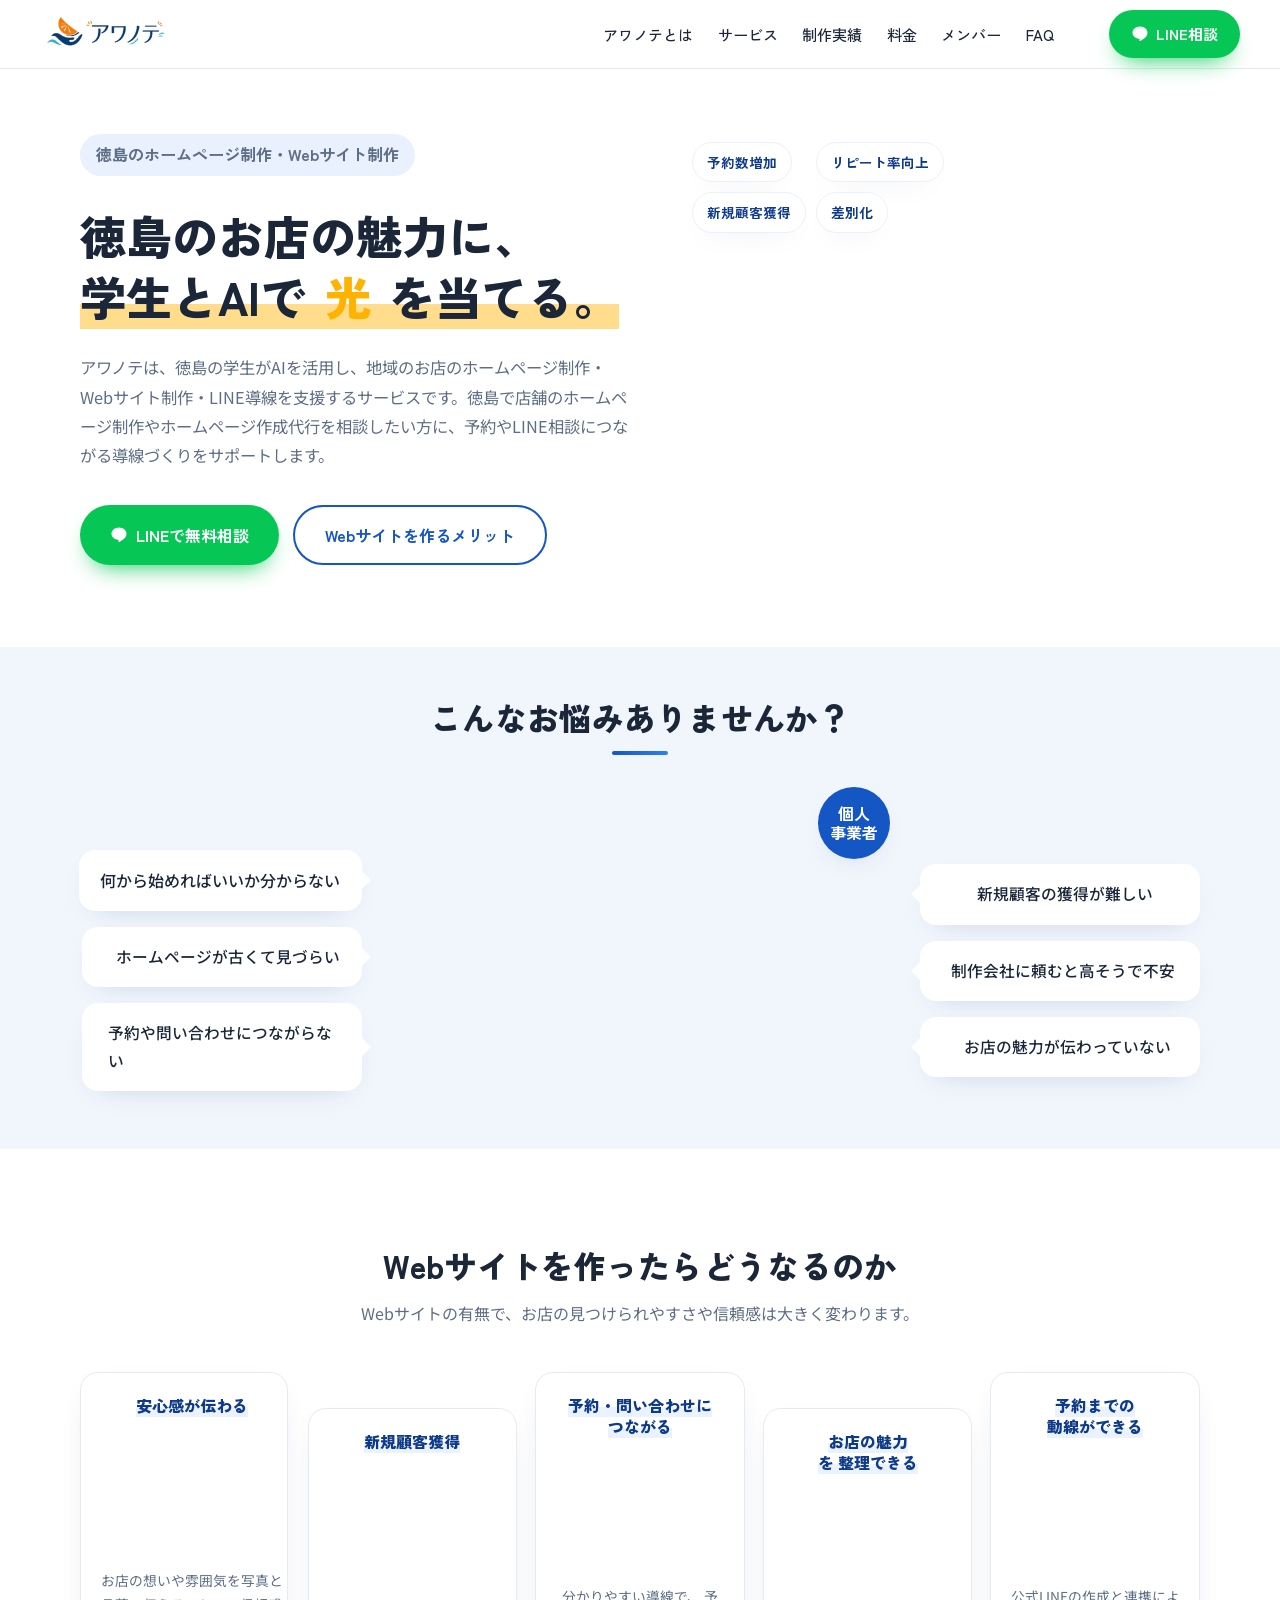
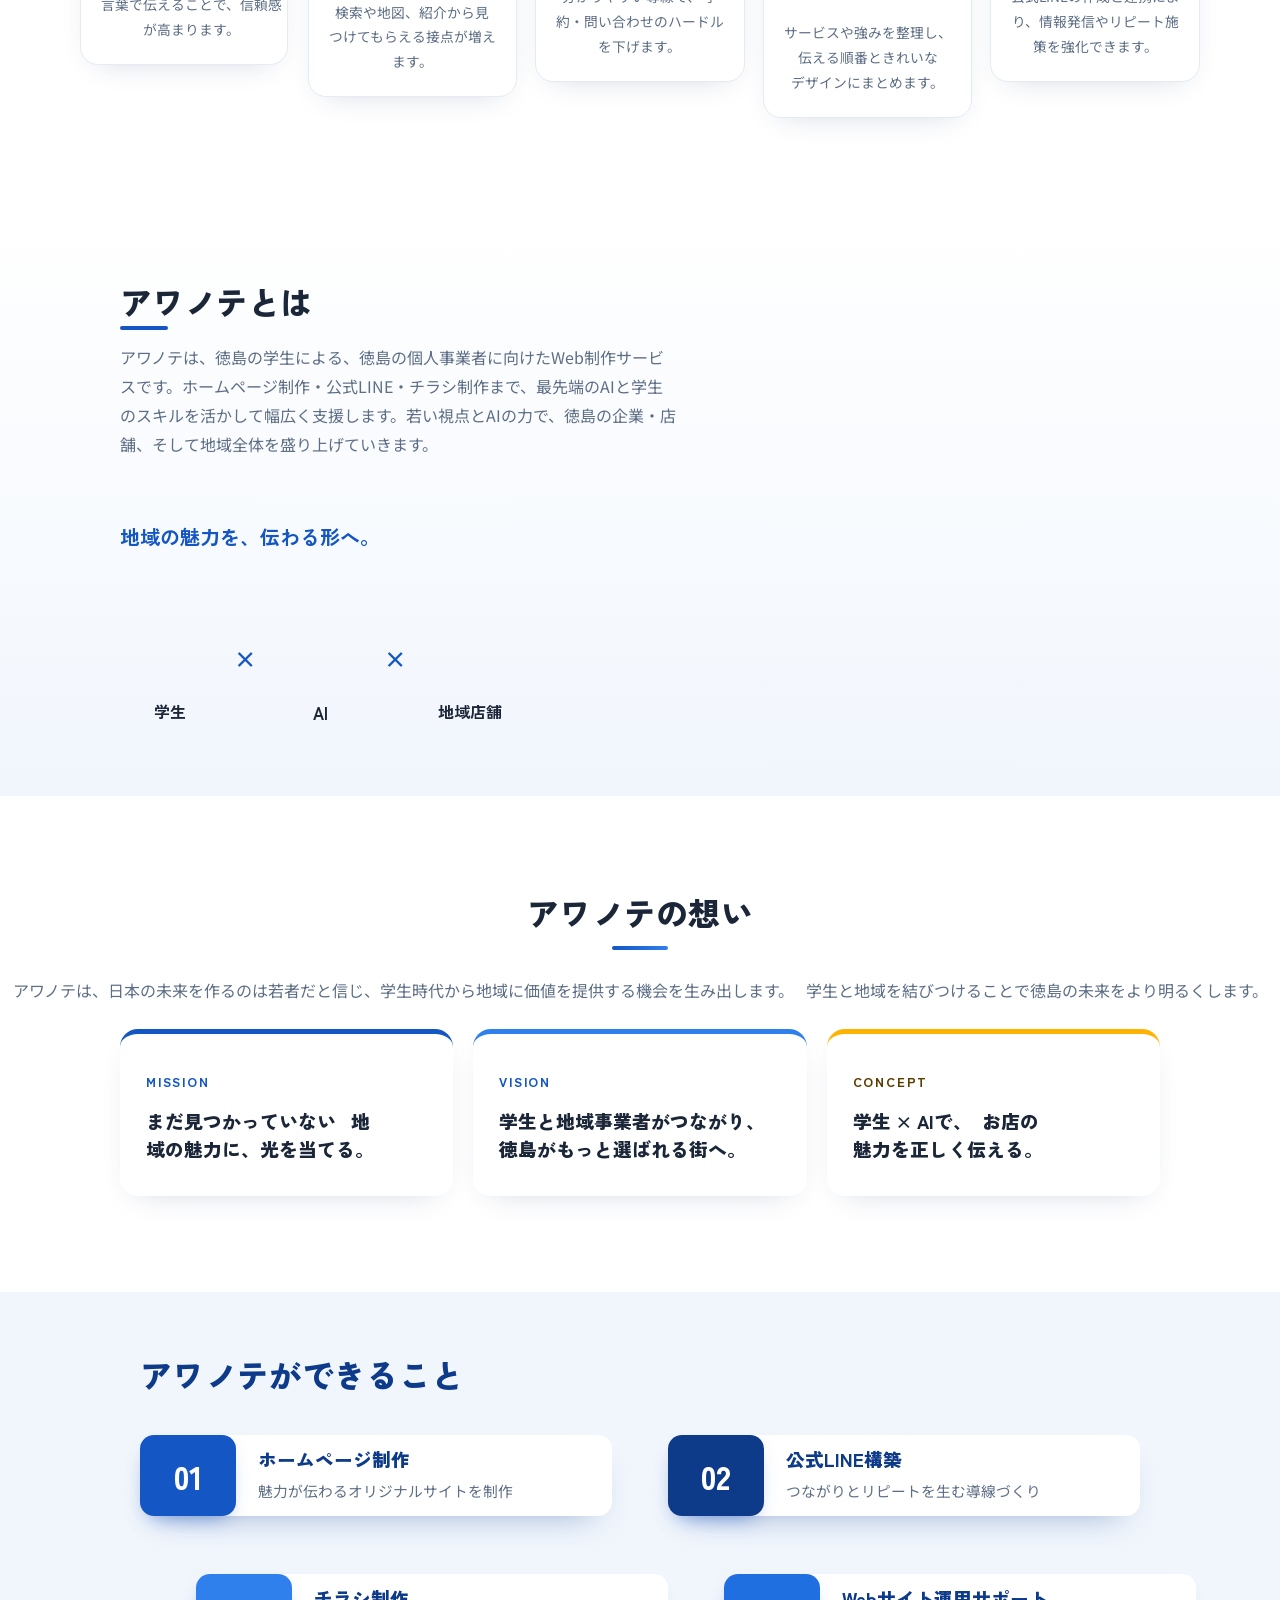
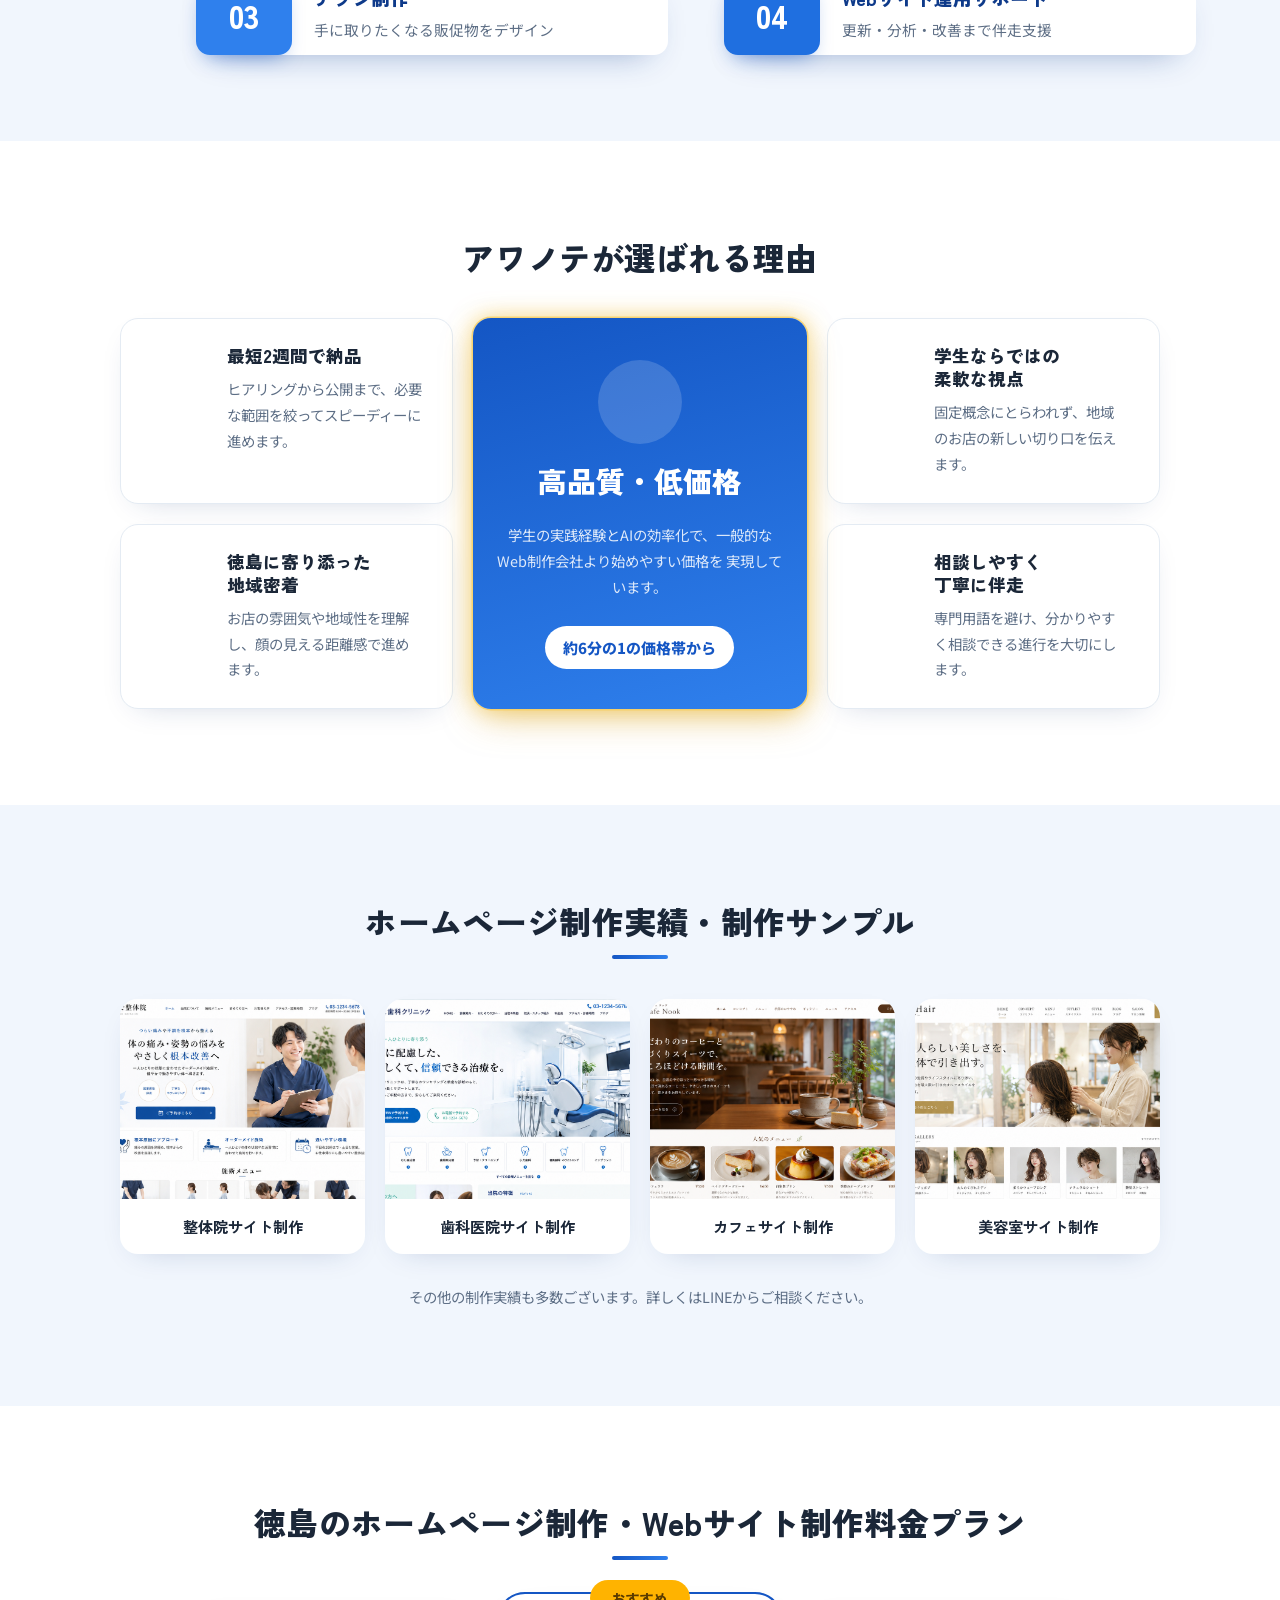
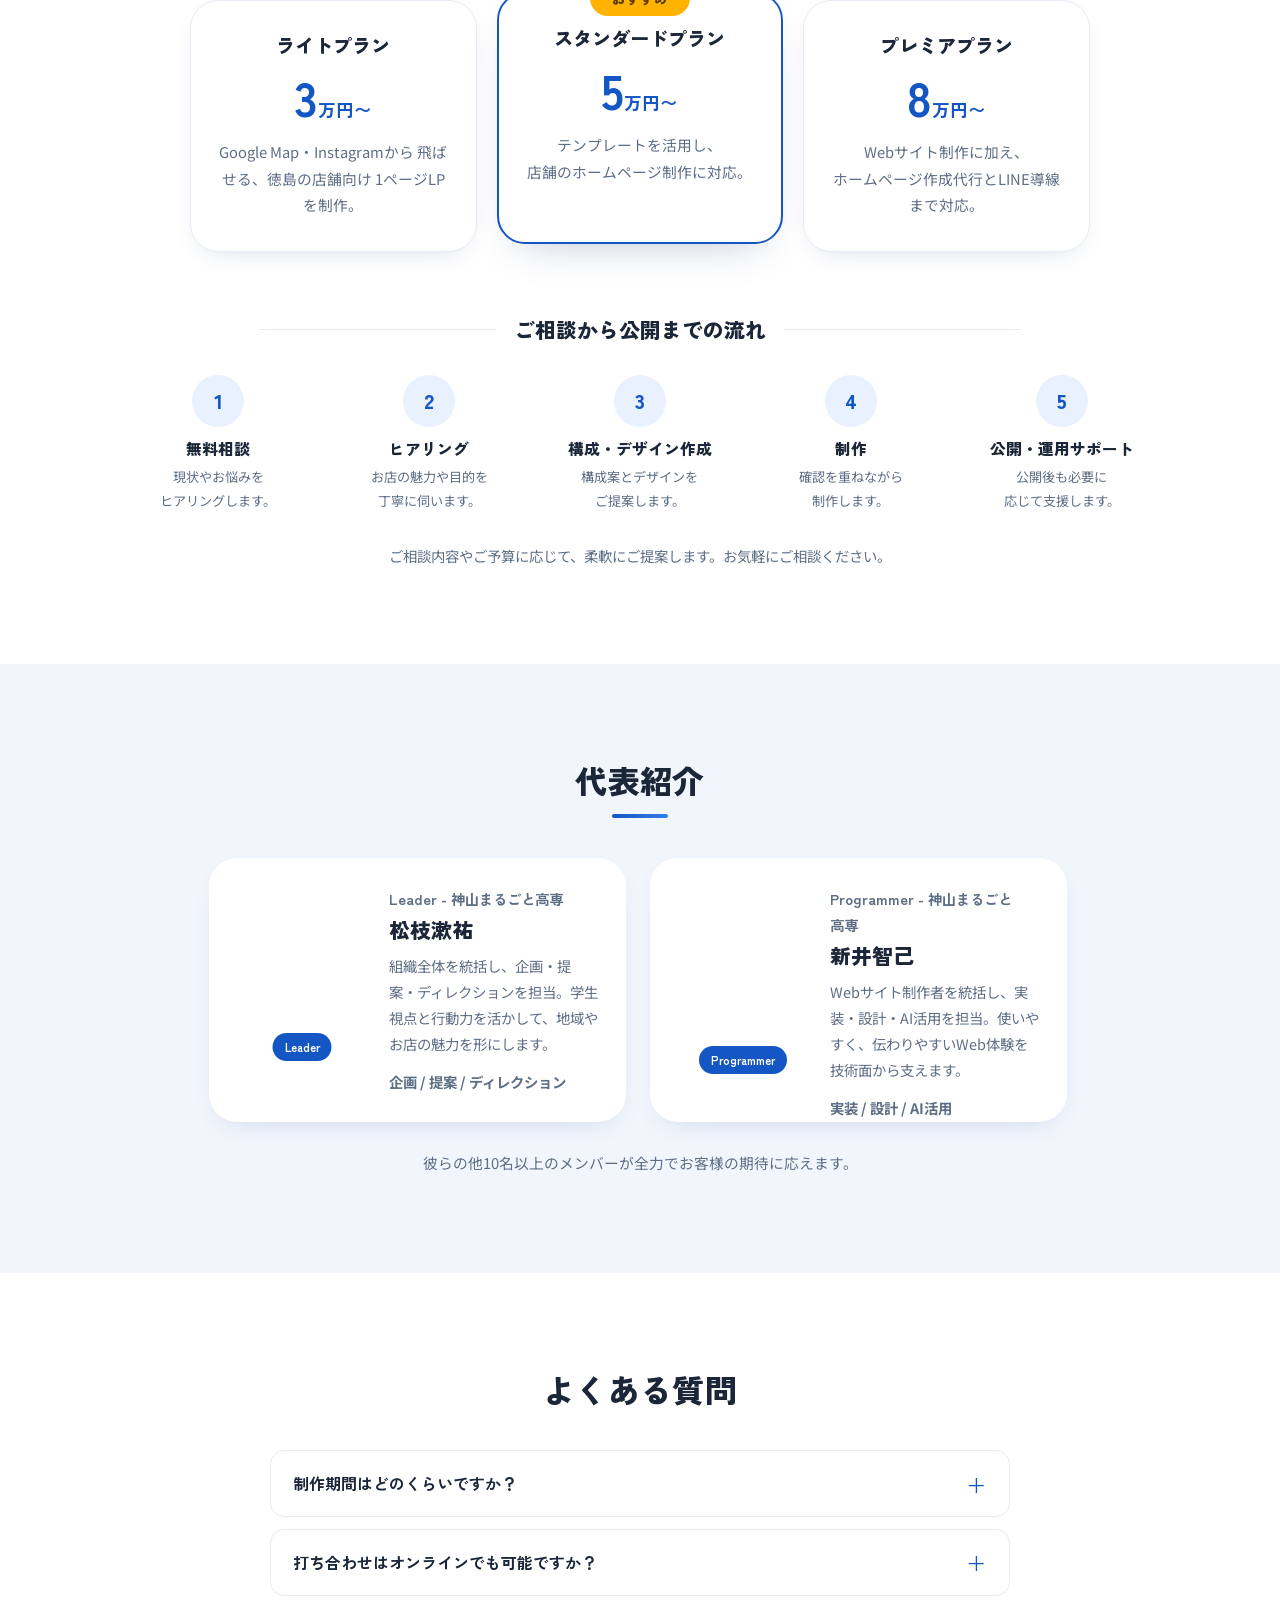
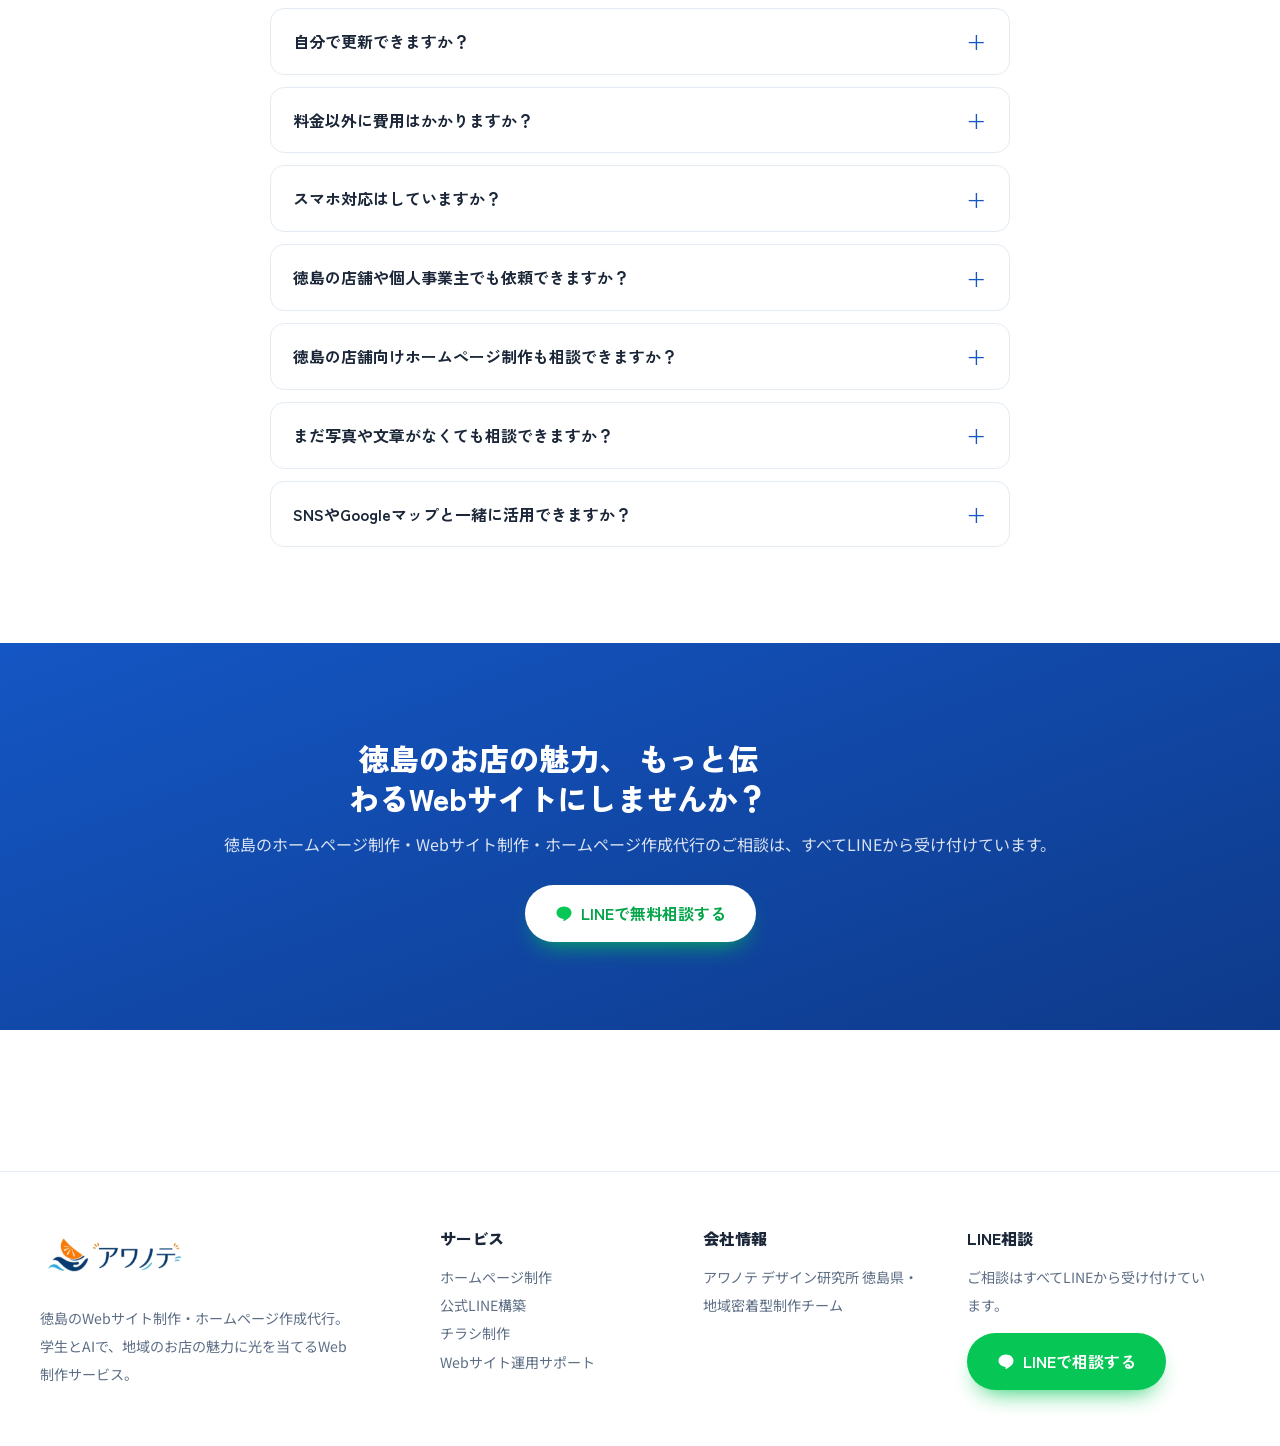
==== commit 1f57f2e1: "Strengthen target SEO terms and center portraits" ====
--- a/index.html
+++ b/index.html
@@ -3,13 +3,13 @@
   <head>
     <meta charset="UTF-8" />
     <meta name="viewport" content="width=device-width, initial-scale=1.0" />
-    <title>アワノテ｜徳島のWebサイト制作・ホームページ作成代行</title>
+    <title>アワノテ｜徳島のホームページ制作・Webサイト制作・作成代行</title>
     <meta
       name="description"
-      content="アワノテは、徳島の店舗・個人事業主向けWebサイト制作・ホームページ作成代行サービスです。徳島でのWebサイト作成、公式LINE構築、チラシ制作、Web運用まで学生とAIで支援します。"
+      content="アワノテは、徳島の店舗・個人事業主向けホームページ制作・Webサイト制作・ホームページ作成代行サービスです。徳島で店舗のホームページ制作、公式LINE構築、チラシ制作、Web運用まで学生とAIで支援します。"
     />
     <meta name="robots" content="index, follow" />
-    <meta name="keywords" content="アワノテ,awanote,アワノテ デザイン研究所,アワノテ 徳島,徳島 Webサイト制作,徳島 Webサイト作成,徳島 Webサイト 作成,徳島 webサイト 作成,徳島webサイト作成,徳島 ホームページ制作,徳島 ホームページ作成,徳島 ホームページ作成代行,徳島 Web制作代行" />
+    <meta name="keywords" content="アワノテ,awanote,アワノテ デザイン研究所,アワノテ 徳島,徳島 ホームページ制作,徳島 Webサイト制作,徳島 ホームページ作成代行,徳島 店舗 ホームページ制作,徳島 Webサイト作成,徳島 Webサイト 作成,徳島 webサイト 作成,徳島webサイト作成,徳島 ホームページ作成,徳島 Web制作代行" />
     <meta name="google-site-verification" content="FKklRFFFE5fmLmwjzw05TRjT28SVSUtAlt0WfSGOl1w" />
     <link rel="canonical" href="https://web-make007.github.io/awanote/" />
     <meta name="application-name" content="アワノテ" />
@@ -18,13 +18,13 @@
     <meta property="og:locale" content="ja_JP" />
     <meta property="og:site_name" content="アワノテ" />
     <meta property="og:url" content="https://web-make007.github.io/awanote/" />
-    <meta property="og:title" content="アワノテ｜徳島のWebサイト制作・ホームページ作成代行" />
-    <meta property="og:description" content="アワノテは、徳島の店舗・個人事業主向けにWebサイト制作、ホームページ作成代行、公式LINE構築、チラシ制作、Web運用を低価格で支援します。" />
+    <meta property="og:title" content="アワノテ｜徳島のホームページ制作・Webサイト制作・作成代行" />
+    <meta property="og:description" content="アワノテは、徳島の店舗・個人事業主向けにホームページ制作、Webサイト制作、ホームページ作成代行、公式LINE構築、チラシ制作を低価格で支援します。" />
     <meta property="og:image" content="https://web-make007.github.io/awanote/img/_DSC9693-hero.jpg" />
     <meta property="og:image:alt" content="アワノテのWebサイト制作チーム" />
     <meta name="twitter:card" content="summary_large_image" />
-    <meta name="twitter:title" content="アワノテ｜徳島のWebサイト制作・ホームページ作成代行" />
-    <meta name="twitter:description" content="アワノテは徳島の店舗・個人事業主向けWebサイト制作・ホームページ作成代行サービスです。" />
+    <meta name="twitter:title" content="アワノテ｜徳島のホームページ制作・Webサイト制作・作成代行" />
+    <meta name="twitter:description" content="アワノテは徳島の店舗・個人事業主向けホームページ制作・Webサイト制作・ホームページ作成代行サービスです。" />
     <meta name="twitter:image" content="https://web-make007.github.io/awanote/img/_DSC9693-hero.jpg" />
     <link rel="preconnect" href="https://fonts.googleapis.com" />
     <link rel="preconnect" href="https://fonts.gstatic.com" crossorigin />
@@ -39,7 +39,7 @@
             "@id": "https://web-make007.github.io/awanote/#awanote",
             "name": "アワノテ",
             "alternateName": ["アワノテ デザイン研究所", "awanote", "Awanote"],
-            "description": "徳島の店舗・個人事業主・小規模事業者向けのWebサイト制作・ホームページ作成代行サービス。公式LINE構築、チラシ制作、Web運用サポートまで相談できます。",
+            "description": "徳島の店舗・個人事業主・小規模事業者向けのホームページ制作・Webサイト制作・ホームページ作成代行サービス。公式LINE構築、チラシ制作、Web運用サポートまで相談できます。",
             "url": "https://web-make007.github.io/awanote/",
             "areaServed": {
               "@type": "AdministrativeArea",
@@ -48,10 +48,11 @@
             "image": "https://web-make007.github.io/awanote/img/_DSC9693-hero.jpg",
             "priceRange": "30000円〜80000円",
             "knowsAbout": [
+              "アワノテ",
+              "徳島 ホームページ制作",
               "徳島 Webサイト制作",
-              "徳島 Webサイト制作",
-              "徳島 ホームページ制作",
-              "ホームページ作成代行",
+              "徳島 ホームページ作成代行",
+              "徳島 店舗 ホームページ制作",
               "公式LINE構築",
               "チラシ制作",
               "Webサイト運用"
@@ -63,7 +64,7 @@
             "name": "アワノテ",
             "alternateName": ["アワノテ デザイン研究所", "awanote", "Awanote"],
             "url": "https://web-make007.github.io/awanote/",
-            "description": "アワノテは徳島の店舗・個人事業主向けWebサイト制作・ホームページ作成代行サービスです。"
+            "description": "アワノテは徳島の店舗・個人事業主向けホームページ制作・Webサイト制作・ホームページ作成代行サービスです。"
           },
           {
             "@type": "Service",
@@ -73,7 +74,7 @@
               "@id": "https://web-make007.github.io/awanote/#awanote"
             },
             "areaServed": "徳島県",
-            "serviceType": "Webサイト制作、Webサイト作成代行、ホームページ制作、ホームページ作成代行、公式LINE構築、チラシ制作、Web運用サポート",
+            "serviceType": "徳島 ホームページ制作、徳島 Webサイト制作、徳島 ホームページ作成代行、徳島 店舗 ホームページ制作、公式LINE構築、チラシ制作、Web運用サポート",
             "offers": {
               "@type": "AggregateOffer",
               "lowPrice": "30000",
@@ -87,7 +88,7 @@
             "url": "https://web-make007.github.io/awanote/",
             "name": "アワノテ",
             "alternateName": ["awanote", "徳島のWebサイト制作 アワノテ", "アワノテ デザイン研究所"],
-            "description": "徳島のWebサイト制作・ホームページ作成代行サービス",
+            "description": "徳島のホームページ制作・Webサイト制作・ホームページ作成代行サービス",
             "publisher": {
               "@id": "https://web-make007.github.io/awanote/#awanote"
             },
@@ -97,8 +98,8 @@
             "@type": "WebPage",
             "@id": "https://web-make007.github.io/awanote/#webpage",
             "url": "https://web-make007.github.io/awanote/",
-            "name": "アワノテ｜徳島のWebサイト制作・ホームページ作成代行",
-            "description": "アワノテは徳島の店舗・個人事業主向けWebサイト制作・ホームページ作成代行サービスです。",
+            "name": "アワノテ｜徳島のホームページ制作・Webサイト制作・作成代行",
+            "description": "アワノテは徳島の店舗・個人事業主向けホームページ制作・Webサイト制作・ホームページ作成代行サービスです。",
             "isPartOf": {
               "@id": "https://web-make007.github.io/awanote/#website"
             },
@@ -178,7 +179,15 @@
                 "name": "徳島の店舗や個人事業主でも依頼できますか？",
                 "acceptedAnswer": {
                   "@type": "Answer",
-                  "text": "はい。徳島県内の飲食店、美容室、整体院、個人事業主、小規模事業者のWebサイト制作やホームページ作成代行を想定しています。"
+                  "text": "はい。徳島県内の飲食店、美容室、整体院、個人事業主、小規模事業者のホームページ制作・Webサイト制作・ホームページ作成代行を想定しています。"
+                }
+              },
+              {
+                "@type": "Question",
+                "name": "徳島の店舗向けホームページ制作も相談できますか？",
+                "acceptedAnswer": {
+                  "@type": "Answer",
+                  "text": "相談できます。アワノテは徳島 店舗 ホームページ制作を得意としており、お店の雰囲気や強みを整理して、問い合わせにつながるWebサイト制作を行います。"
                 }
               },
               {
@@ -234,12 +243,12 @@
     <main id="top" style="height: 7502px">
       <section class="hero section" data-screen-label="ヒーロー" style="padding: 71px 0px 0px; height: 578px; width: 1211px">
         <div class="hero-copy" style="margin: 0px 0px 125px; height: 426px">
-          <p class="eyebrow" data-movable data-mv-id="hero-eyebrow" style="padding: 6px 16px; margin: -41px 0px 28px">徳島のWebサイト制作・作成代行</p>
+          <p class="eyebrow" data-movable data-mv-id="hero-eyebrow" style="padding: 6px 16px; margin: -41px 0px 28px">徳島のホームページ制作・Webサイト制作</p>
           <h1 data-movable data-mv-id="hero-h1">
             <span class="heading-line heading-highlight">徳島のお店の魅力に、</span>
             <span class="heading-line heading-highlight heading-accent">学生とAIで <em>光</em> を当てる。</span>
           </h1>
-          <p data-movable data-mv-id="hero-lead" style="margin: 27px 0px 28px">アワノテは、徳島の学生がAIを活用し、地域のお店のホームページ制作・LINE導線・Web発信を支援するサービスです。お店の魅力を整理し、予約やLINE相談につながる導線づくりをサポートします。</p>
+          <p data-movable data-mv-id="hero-lead" style="margin: 27px 0px 28px">アワノテは、徳島の学生がAIを活用し、地域のお店のホームページ制作・Webサイト制作・LINE導線を支援するサービスです。徳島で店舗のホームページ制作やホームページ作成代行を相談したい方に、予約やLINE相談につながる導線づくりをサポートします。</p>
           <div class="hero-actions" data-movable data-mv-id="hero-actions" style="margin: 34px 0px 0px; font-size: 14px">
             <a class="button button-line" href="https://lin.ee/sjFqlRQ" target="_blank" rel="noreferrer" style="padding: 14px 30px; margin: 0px">LINEで無料相談</a>
             <a class="button button-outline" href="#results">Webサイトを作るメリット</a>
@@ -430,26 +439,26 @@
       </section>
 
       <section id="price" class="section price-section" aria-labelledby="price-title" data-screen-label="料金">
-        <h2 id="price-title" data-movable data-mv-id="h2-price">徳島のホームページ制作料金プラン</h2>
+        <h2 id="price-title" data-movable data-mv-id="h2-price">徳島のホームページ制作・Webサイト制作料金プラン</h2>
         <div class="section-line" aria-hidden="true"></div>
         <div class="price-grid">
           <article class="price-card">
             <h3>ライトプラン</h3>
             <p class="price" style="font-weight: 700"><strong>3</strong>万円〜</p>
             <p>Google Map・Instagramから
-飛ばせるスマホ対応の
+飛ばせる、徳島の店舗向け
 1ページLPを制作。</p>
           </article>
           <article class="price-card recommended">
             <div class="ribbon">おすすめ</div>
             <h3>スタンダードプラン</h3>
             <p class="price" style="font-family: &quot;Zen Kaku Gothic New&quot;; font-weight: 700"><strong>5</strong>万円〜</p>
-            <p>テンプレートを活用し、<br />複数ページのWebサイトを制作。</p>
+            <p>テンプレートを活用し、<br />店舗のホームページ制作に対応。</p>
           </article>
           <article class="price-card">
             <h3>プレミアプラン</h3>
             <p class="price" style="font-weight: 700"><strong>8</strong>万円〜</p>
-            <p>Webサイト制作に加え、<br />公式LINEの作成・導線設計まで対応。</p>
+            <p>Webサイト制作に加え、<br />ホームページ作成代行とLINE導線まで対応。</p>
           </article>
         </div>
         <div class="process-heading" aria-hidden="true"><span></span><h3>ご相談から公開までの流れ</h3><span></span></div>
@@ -518,7 +527,11 @@
           </details>
           <details>
             <summary>徳島の店舗や個人事業主でも依頼できますか？</summary>
-            <p>はい。徳島県内の飲食店、美容室、整体院、個人事業主、小規模事業者のWebサイト制作やホームページ作成代行を想定しています。</p>
+            <p>はい。徳島県内の飲食店、美容室、整体院、個人事業主、小規模事業者のホームページ制作・Webサイト制作・ホームページ作成代行を想定しています。</p>
+          </details>
+          <details>
+            <summary>徳島の店舗向けホームページ制作も相談できますか？</summary>
+            <p>相談できます。アワノテは徳島 店舗 ホームページ制作を得意としており、お店の雰囲気や強みを整理して、問い合わせにつながるWebサイト制作を行います。</p>
           </details>
           <details>
             <summary>まだ写真や文章がなくても相談できますか？</summary>
@@ -535,7 +548,7 @@
         <div>
           <h2 id="contact-title" data-movable data-mv-id="cta-h2" style="width: 683px">徳島のお店の魅力、
 もっと伝わるWebサイトにしませんか？</h2>
-          <p>ホームページ制作・Webサイト作成代行のご相談は、すべてLINEから受け付けています。</p>
+          <p>徳島のホームページ制作・Webサイト制作・ホームページ作成代行のご相談は、すべてLINEから受け付けています。</p>
         </div>
         <div class="cta-actions" data-movable data-mv-id="cta-actions">
           <a class="button button-line" href="https://lin.ee/sjFqlRQ" target="_blank" rel="noreferrer">LINEで無料相談する</a>
@@ -639,7 +652,7 @@
               <span class="ht-box">徳島のお店に</span>
               <span class="ht-box"><span class="spark">光</span>を当てる</span>
             </h1>
-            <p class="hero-lead">ホームページ制作からLINE導線・Web発信まで。地域のお店の魅力を、予約や問い合わせにつながる伝わる形にする制作サービス。</p>
+            <p class="hero-lead">徳島のホームページ制作・Webサイト制作からLINE導線・Web発信まで。地域のお店の魅力を、予約や問い合わせにつながる伝わる形にする制作サービス。</p>
             <ul class="hero-badges" style="margin: -4px 0px 24px">
               <li><svg viewBox="0 0 24 24" fill="none" stroke="currentColor" stroke-width="2.6" stroke-linecap="round" stroke-linejoin="round"><path d="M5 12.5l4.5 4.5L19 6.5"/></svg>予約数増加</li>
               <li><svg viewBox="0 0 24 24" fill="none" stroke="currentColor" stroke-width="2.6" stroke-linecap="round" stroke-linejoin="round"><path d="M5 12.5l4.5 4.5L19 6.5"/></svg>新規顧客獲得</li>
@@ -847,12 +860,12 @@
               <span class="ribbon">おすすめ</span>
               <h3>スタンダードプラン</h3>
               <p class="price" style="color: rgb(255, 255, 255)"><strong style="font-size: 45px">5</strong>万円〜</p>
-              <p class="desc">テンプレートを活用し、複数ページのWebサイトを制作。</p>
+              <p class="desc">テンプレートを活用し、徳島の店舗向けホームページ制作に対応。</p>
             </article>
             <article class="price-card">
               <h3>プレミアプラン</h3>
               <p class="price"><strong>8</strong>万円〜</p>
-              <p class="desc">Webサイト制作に加え、公式LINEの作成・導線設計まで対応。</p>
+              <p class="desc">Webサイト制作に加え、ホームページ作成代行と公式LINE導線まで対応。</p>
             </article>
           </div>
           <div class="process" style="margin: 50px -18px -46px; border-radius: 0">
@@ -910,7 +923,8 @@
             <details class="faq"><summary><span class="qm">Q</span>自分で更新できますか？<span class="pl"><svg viewBox="0 0 24 24" fill="none" stroke="currentColor" stroke-width="2.4" stroke-linecap="round"><path d="M12 5v14M5 12h14"/></svg></span></summary><p class="ans">更新しやすい構成で制作し、必要に応じて更新方法もご案内します。</p></details>
             <details class="faq"><summary><span class="qm">Q</span>料金以外に費用はかかりますか？<span class="pl"><svg viewBox="0 0 24 24" fill="none" stroke="currentColor" stroke-width="2.4" stroke-linecap="round"><path d="M12 5v14M5 12h14"/></svg></span></summary><p class="ans">ドメイン・サーバー費用など、外部サービスに必要な費用は別途発生する場合があります。</p></details>
             <details class="faq"><summary><span class="qm">Q</span>スマホ対応はしていますか？<span class="pl"><svg viewBox="0 0 24 24" fill="none" stroke="currentColor" stroke-width="2.4" stroke-linecap="round"><path d="M12 5v14M5 12h14"/></svg></span></summary><p class="ans">はい。スマートフォンでも見やすく操作しやすいレスポンシブデザインで制作します。</p></details>
-            <details class="faq"><summary><span class="qm">Q</span>徳島の店舗や個人事業主でも依頼できますか？<span class="pl"><svg viewBox="0 0 24 24" fill="none" stroke="currentColor" stroke-width="2.4" stroke-linecap="round"><path d="M12 5v14M5 12h14"/></svg></span></summary><p class="ans">はい。飲食店、美容室、整体院、個人事業主、小規模事業者のWebサイト制作を想定しています。</p></details>
+            <details class="faq"><summary><span class="qm">Q</span>徳島の店舗や個人事業主でも依頼できますか？<span class="pl"><svg viewBox="0 0 24 24" fill="none" stroke="currentColor" stroke-width="2.4" stroke-linecap="round"><path d="M12 5v14M5 12h14"/></svg></span></summary><p class="ans">はい。飲食店、美容室、整体院、個人事業主、小規模事業者のホームページ制作・Webサイト制作を想定しています。</p></details>
+            <details class="faq"><summary><span class="qm">Q</span>徳島の店舗向けホームページ制作も相談できますか？<span class="pl"><svg viewBox="0 0 24 24" fill="none" stroke="currentColor" stroke-width="2.4" stroke-linecap="round"><path d="M12 5v14M5 12h14"/></svg></span></summary><p class="ans">相談できます。アワノテは徳島 店舗 ホームページ制作を得意としており、問い合わせにつながるホームページ作成代行まで対応します。</p></details>
             <details class="faq"><summary><span class="qm">Q</span>まだ写真や文章がなくても相談できますか？<span class="pl"><svg viewBox="0 0 24 24" fill="none" stroke="currentColor" stroke-width="2.4" stroke-linecap="round"><path d="M12 5v14M5 12h14"/></svg></span></summary><p class="ans">相談できます。お店の強みや伝えたい内容をヒアリングし、必要な写真・文章・構成を一緒に整理します。</p></details>
           </div>
         </section>
@@ -918,7 +932,7 @@
         <!-- ---------------------------------------------------- CTA -->
         <section class="cta" id="contact" data-screen-label="CTA">
           <h2>徳島のお店の魅力、<br />もっと伝わるWebサイトに。</h2>
-          <p>ホームページ制作・Webサイト作成代行のご相談は、すべてLINEから受け付けています。</p>
+          <p>徳島のホームページ制作・Webサイト制作・ホームページ作成代行のご相談は、すべてLINEから受け付けています。</p>
           <a class="btn btn-light" href="https://lin.ee/sjFqlRQ" target="_blank" rel="noreferrer">
             <svg viewBox="0 0 24 24" fill="currentColor"><path d="M12 3C6.5 3 2 6.6 2 11c0 2.5 1.4 4.7 3.7 6.1-.2.7-.7 2.5-.8 2.9 0 0-.1.4.2.5.3.1.6-.2.6-.2.4-.3 2.7-1.9 3.7-2.6.8.1 1.6.2 2.4.2 5.5 0 10-3.6 10-8S17.5 3 12 3z"/></svg>
             LINEで無料相談する
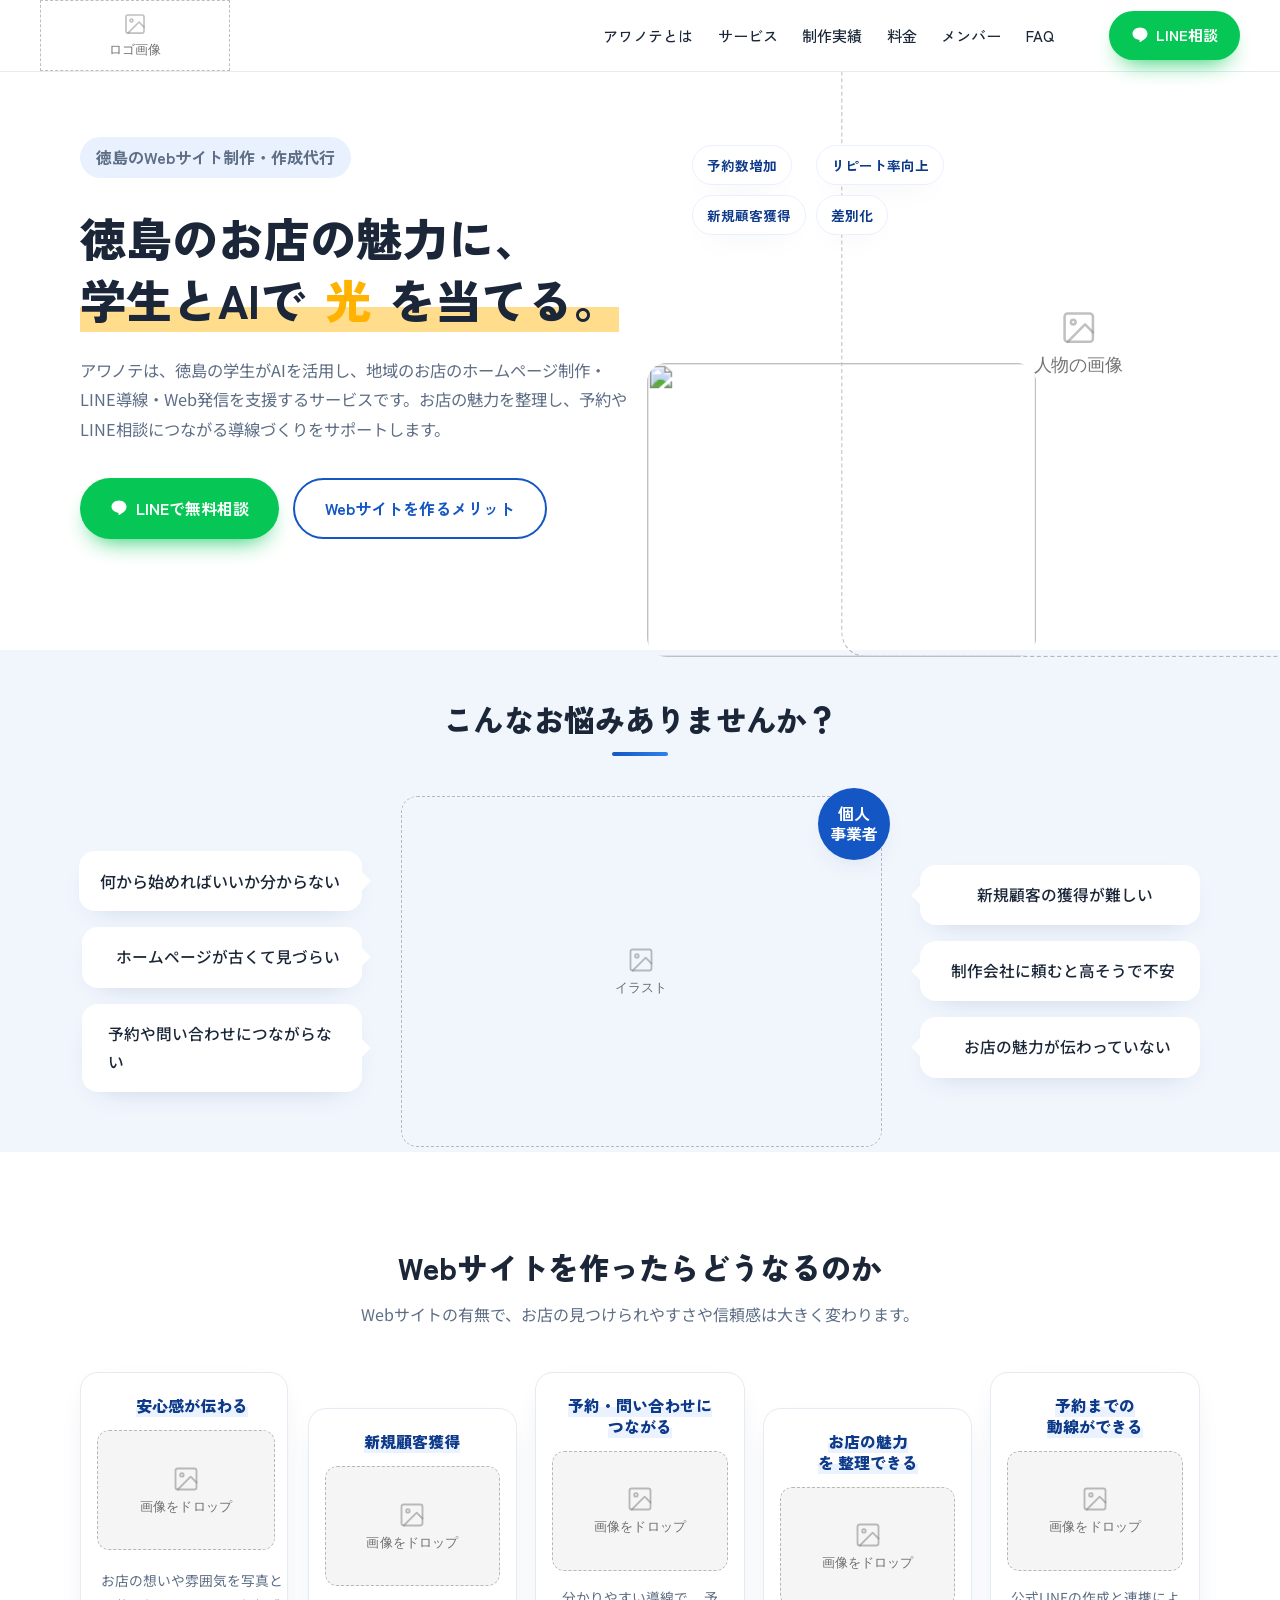
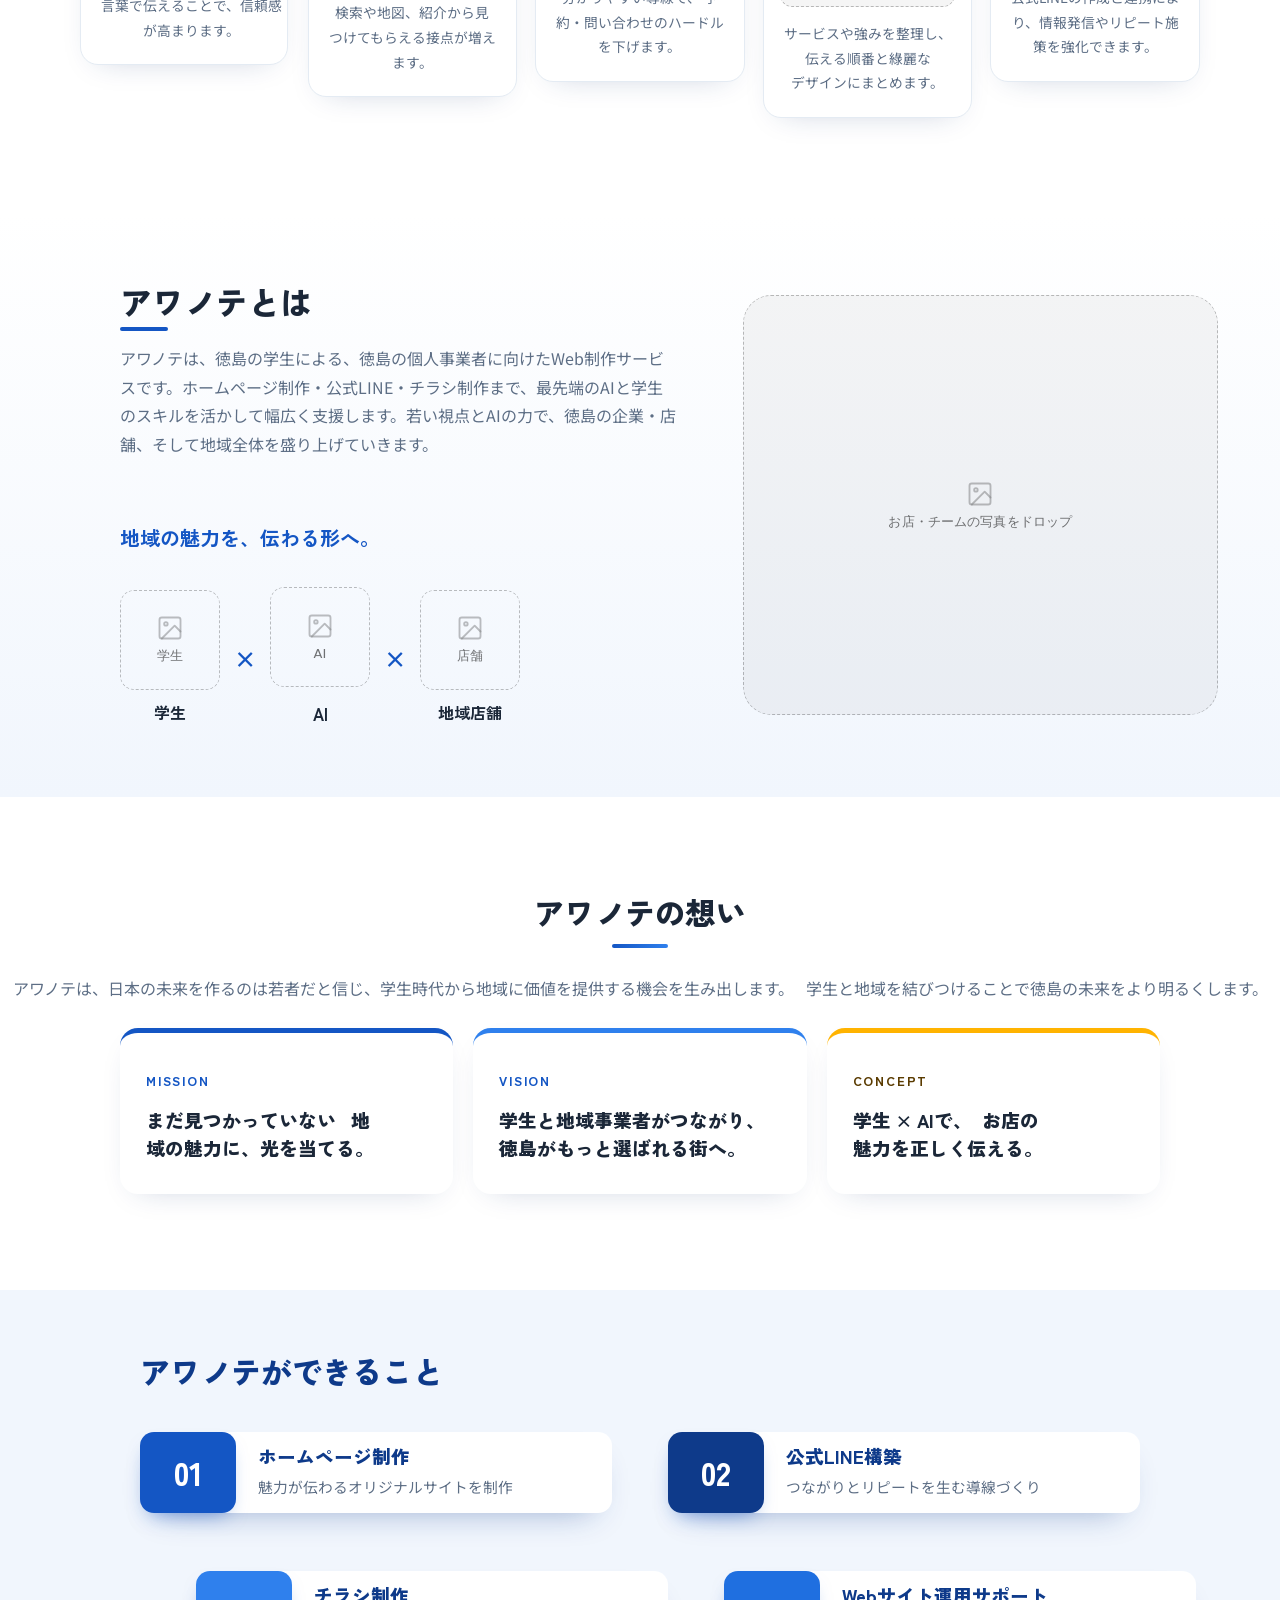
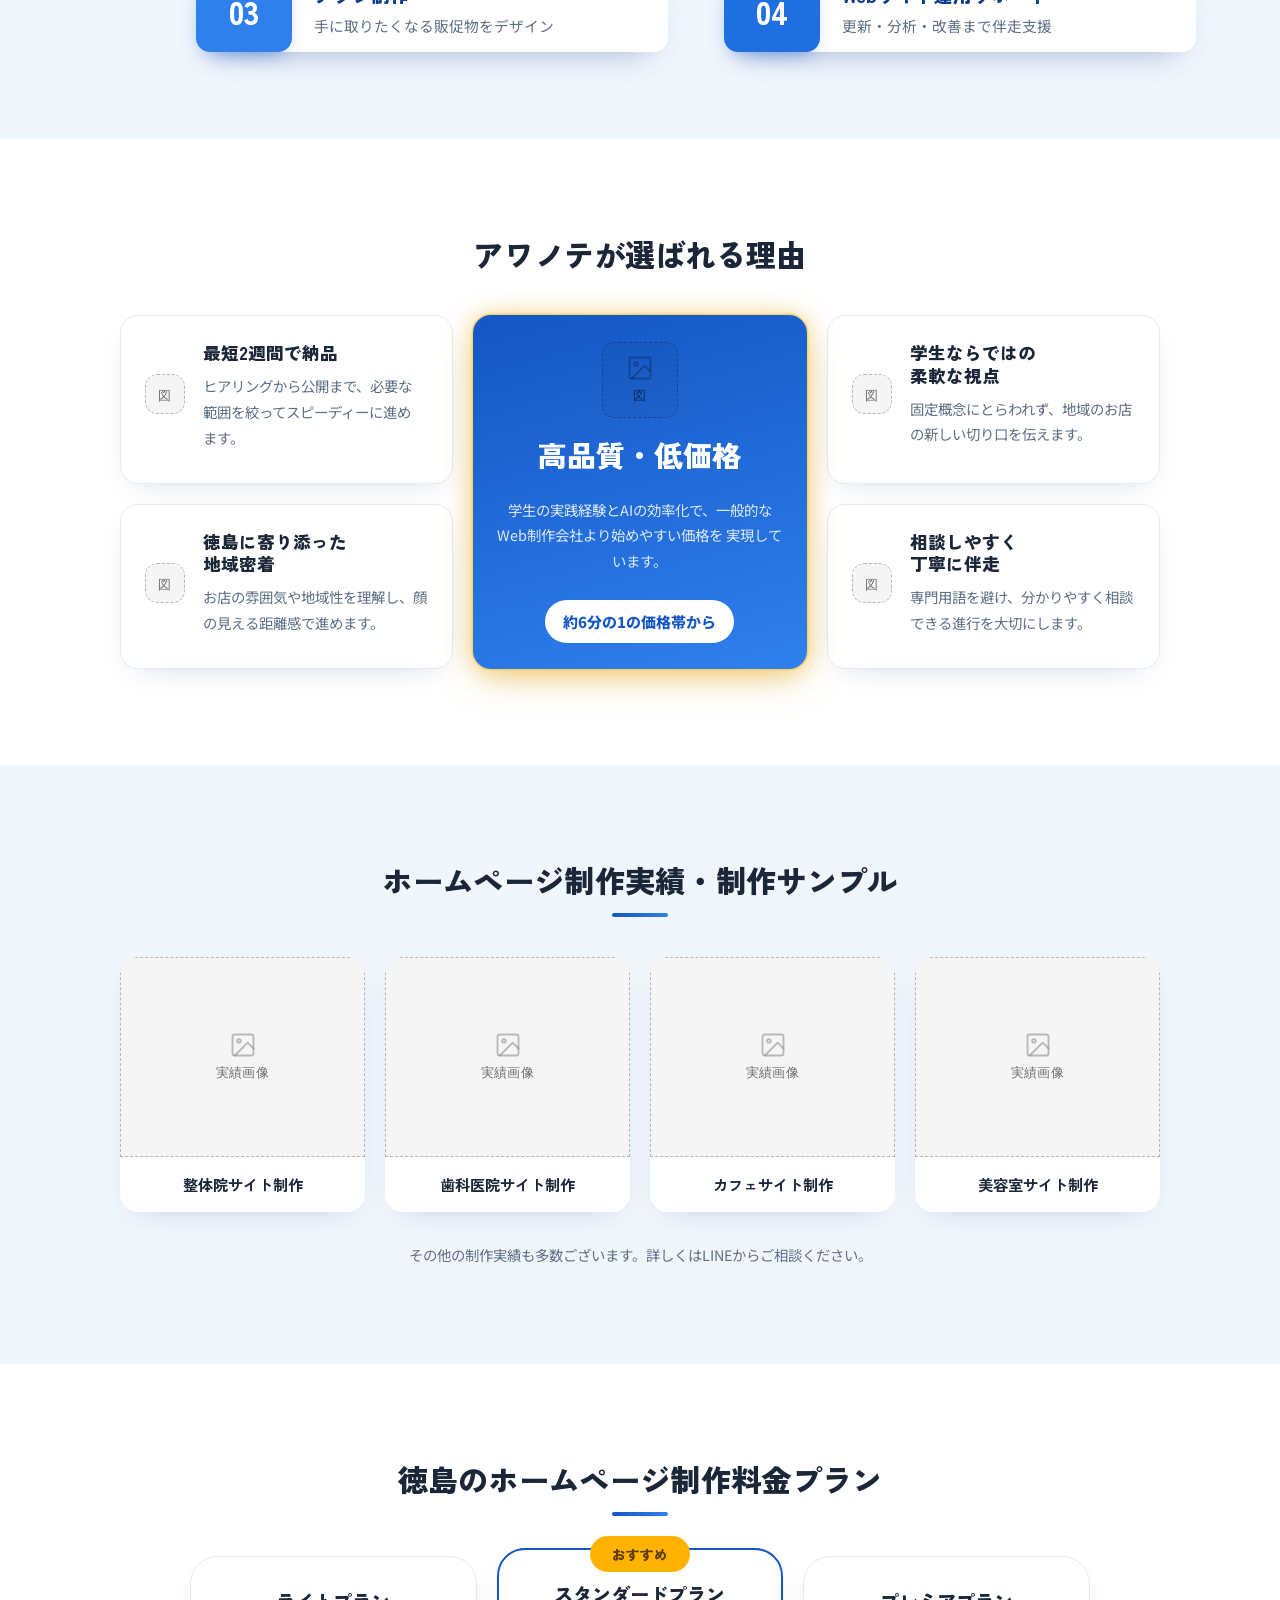
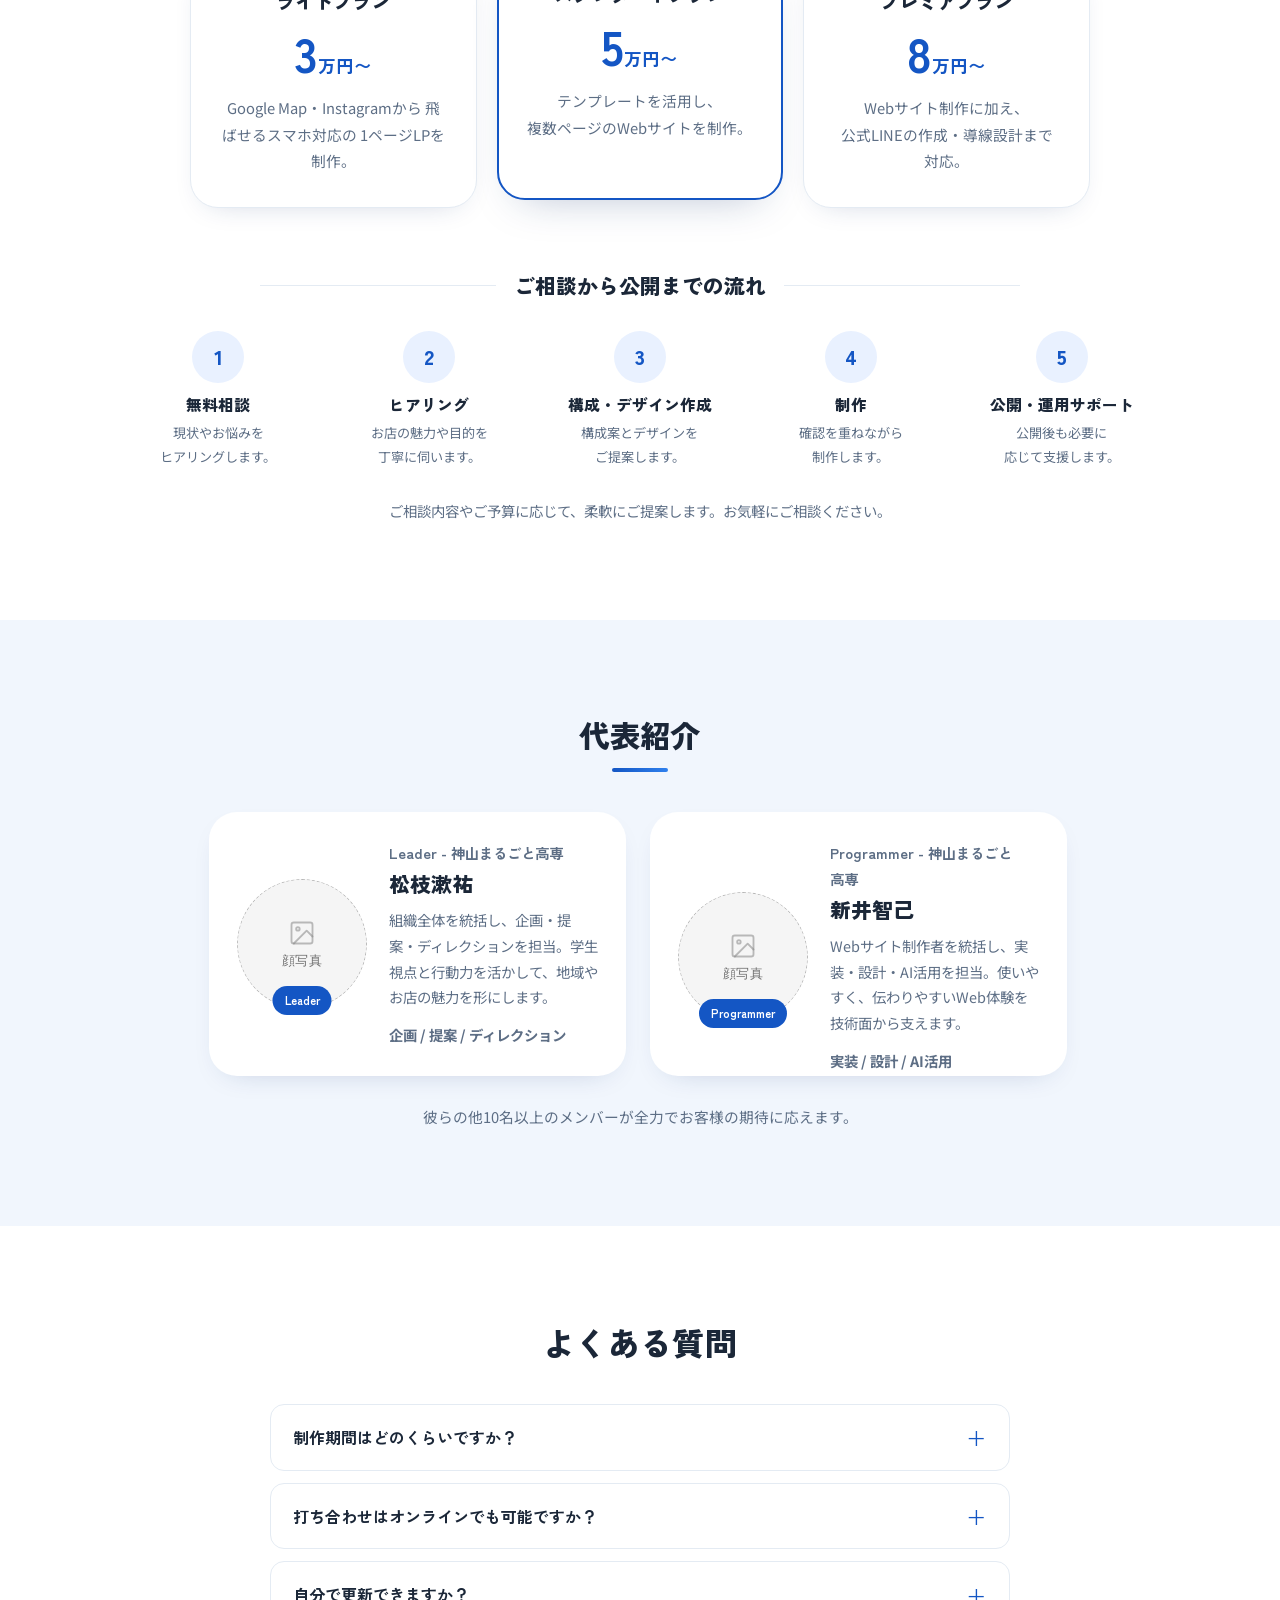
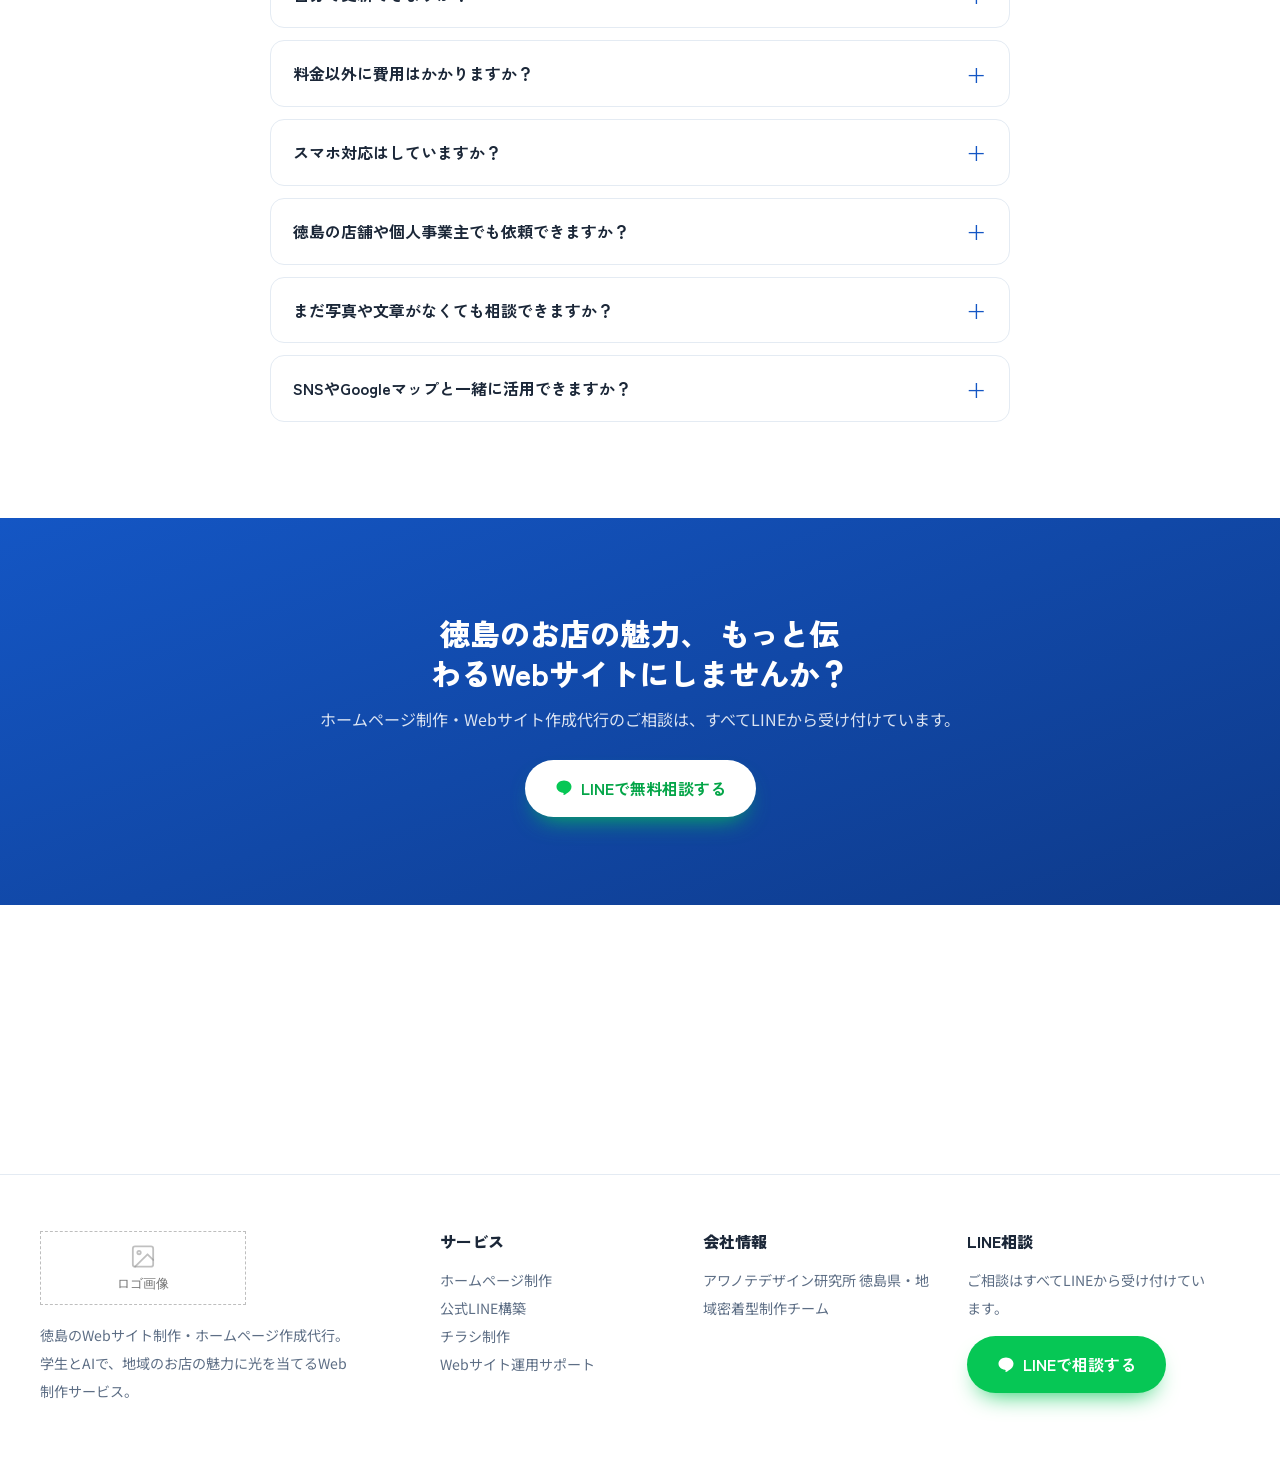
==== commit 64e990c6: "Add files via upload" ====
--- a/index.html
+++ b/index.html
@@ -1,224 +1,213 @@
 <!doctype html>
 <html lang="ja">
-  <head>
+      <head>
     <meta charset="UTF-8" />
     <meta name="viewport" content="width=device-width, initial-scale=1.0" />
-    <title>アワノテ｜徳島のホームページ制作・Webサイト制作・作成代行</title>
-    <meta
-      name="description"
-      content="アワノテは、徳島の店舗・個人事業主向けホームページ制作・Webサイト制作・ホームページ作成代行サービスです。徳島で店舗のホームページ制作、公式LINE構築、チラシ制作、Web運用まで学生とAIで支援します。"
-    />
+
+    <!-- ===== SEO Core ===== -->
+    <title>アワノテ｜徳島のWebサイト制作・ホームページ作成代行【最短2週間・学生×AI】</title>
+    <meta name="description" content="徳島のお店・個人事業主のホームページ制作代行なら「アワノテ」。学生チームとAI技術で、一般Web制作会社より低価格・最短2週間で納品。公式LINE構築・チラシ制作・運用サポートも対応。まずはLINEで無料相談。" />
+    <meta name="keywords" content="徳島 webサイト 制作,徳島 ホームページ 作成,徳島 ホームページ 作成 安い,徳島 web制作 格安,徳島 ホームページ 代行,アワノテ,徳島 webデザイン,徳島 ランディングページ,徳島 LINE構築,徳島 集客 ホームページ,徳島 小規模事業者 ホームページ,徳島 飲食店 ホームページ,徳島 美容室 ホームページ,徳島 整体院 ホームページ" />
+    <link rel="canonical" href="https://awanote.jp/" />
     <meta name="robots" content="index, follow" />
-    <meta name="keywords" content="アワノテ,awanote,アワノテ デザイン研究所,アワノテ 徳島,徳島 ホームページ制作,徳島 Webサイト制作,徳島 ホームページ作成代行,徳島 店舗 ホームページ制作,徳島 Webサイト作成,徳島 Webサイト 作成,徳島 webサイト 作成,徳島webサイト作成,徳島 ホームページ作成,徳島 Web制作代行" />
-    <meta name="google-site-verification" content="FKklRFFFE5fmLmwjzw05TRjT28SVSUtAlt0WfSGOl1w" />
-    <link rel="canonical" href="https://web-make007.github.io/awanote/" />
-    <meta name="application-name" content="アワノテ" />
-    <meta name="apple-mobile-web-app-title" content="アワノテ" />
+    <meta name="author" content="アワノテ" />
+
+    <!-- ===== 地域SEO ===== -->
+    <meta name="geo.region" content="JP-36" />
+    <meta name="geo.placename" content="徳島県" />
+    <meta name="geo.position" content="34.0658;134.5594" />
+    <meta name="ICBM" content="34.0658, 134.5594" />
+
+    <!-- ===== Open Graph ===== -->
     <meta property="og:type" content="website" />
+    <meta property="og:site_name" content="アワノテ" />
+    <meta property="og:title" content="アワノテ｜徳島のWebサイト制作・ホームページ作成代行【最短2週間・学生×AI】" />
+    <meta property="og:description" content="徳島のお店・個人事業主のホームページ制作代行なら「アワノテ」。学生×AI技術で低価格・最短2週間納品。LINE無料相談受付中。" />
+    <meta property="og:url" content="https://awanote.jp/" />
+    <meta property="og:image" content="https://awanote.jp/img/logo-wordmark.png" />
+    <meta property="og:image:width" content="1200" />
+    <meta property="og:image:height" content="630" />
     <meta property="og:locale" content="ja_JP" />
-    <meta property="og:site_name" content="アワノテ" />
-    <meta property="og:url" content="https://web-make007.github.io/awanote/" />
-    <meta property="og:title" content="アワノテ｜徳島のホームページ制作・Webサイト制作・作成代行" />
-    <meta property="og:description" content="アワノテは、徳島の店舗・個人事業主向けにホームページ制作、Webサイト制作、ホームページ作成代行、公式LINE構築、チラシ制作を低価格で支援します。" />
-    <meta property="og:image" content="https://web-make007.github.io/awanote/img/_DSC9693-hero.jpg" />
-    <meta property="og:image:alt" content="アワノテのWebサイト制作チーム" />
+
+    <!-- ===== Twitter / X Card ===== -->
     <meta name="twitter:card" content="summary_large_image" />
-    <meta name="twitter:title" content="アワノテ｜徳島のホームページ制作・Webサイト制作・作成代行" />
-    <meta name="twitter:description" content="アワノテは徳島の店舗・個人事業主向けホームページ制作・Webサイト制作・ホームページ作成代行サービスです。" />
-    <meta name="twitter:image" content="https://web-make007.github.io/awanote/img/_DSC9693-hero.jpg" />
+    <meta name="twitter:title" content="アワノテ｜徳島のWebサイト制作・ホームページ作成代行" />
+    <meta name="twitter:description" content="徳島の学生チームがAIを活用し、地域の店舗のホームページ制作・LINE構築を低価格でサポート。LINEで無料相談。" />
+    <meta name="twitter:image" content="https://awanote.jp/img/logo-wordmark.png" />
+
+    <!-- ===== 構造化データ (JSON-LD) ===== -->
+    <!-- LocalBusiness -->
+    <script type="application/ld+json">
+    {
+      "@context": "https://schema.org",
+      "@type": "LocalBusiness",
+      "@id": "https://awanote.jp/#business",
+      "name": "アワノテ",
+      "alternateName": "awanote",
+      "description": "徳島の学生チームがAIを活用し、地域の店舗・個人事業主向けにホームページ制作・公式LINE構築・チラシ制作を提供するWebサイト制作代行サービス。最短2週間納品。",
+      "url": "https://awanote.jp/",
+      "logo": {
+        "@type": "ImageObject",
+        "url": "https://awanote.jp/img/logo-icon.png",
+        "width": 512,
+        "height": 512
+      },
+      "image": "https://awanote.jp/img/logo-wordmark.png",
+      "address": {
+        "@type": "PostalAddress",
+        "addressRegion": "徳島県",
+        "addressCountry": "JP"
+      },
+      "geo": {
+        "@type": "GeoCoordinates",
+        "latitude": 34.0658,
+        "longitude": 134.5594
+      },
+      "areaServed": {
+        "@type": "Place",
+        "name": "徳島県"
+      },
+      "priceRange": "¥¥",
+      "contactPoint": {
+        "@type": "ContactPoint",
+        "contactType": "customer service",
+        "availableLanguage": "Japanese",
+        "url": "https://lin.ee/sjFqlRQ"
+      },
+      "hasOfferCatalog": {
+        "@type": "OfferCatalog",
+        "name": "アワノテ サービス一覧",
+        "itemListElement": [
+          {
+            "@type": "Offer",
+            "name": "ホームページ制作",
+            "description": "魅力が伝わるオリジナルのWebサイトを制作します。スマホ対応・SEO対策込み。"
+          },
+          {
+            "@type": "Offer",
+            "name": "公式LINE構築",
+            "description": "つながりとリピートを生む公式LINE導線を構築します。"
+          },
+          {
+            "@type": "Offer",
+            "name": "チラシ制作",
+            "description": "手に取りたくなる販促チラシをデザインします。"
+          },
+          {
+            "@type": "Offer",
+            "name": "Webサイト運用サポート",
+            "description": "更新・分析・改善まで伴走して支援します。"
+          }
+        ]
+      }
+    }
+    </script>
+
+    <!-- WebSite -->
+    <script type="application/ld+json">
+    {
+      "@context": "https://schema.org",
+      "@type": "WebSite",
+      "@id": "https://awanote.jp/#website",
+      "url": "https://awanote.jp/",
+      "name": "アワノテ",
+      "description": "徳島のWebサイト制作・ホームページ作成代行",
+      "inLanguage": "ja",
+      "potentialAction": {
+        "@type": "SearchAction",
+        "target": "https://awanote.jp/?s={search_term_string}",
+        "query-input": "required name=search_term_string"
+      }
+    }
+    </script>
+
+    <!-- FAQPage -->
+    <script type="application/ld+json">
+    {
+      "@context": "https://schema.org",
+      "@type": "FAQPage",
+      "mainEntity": [
+        {
+          "@type": "Question",
+          "name": "制作期間はどのくらいですか？",
+          "acceptedAnswer": {
+            "@type": "Answer",
+            "text": "内容によりますが、ライトな構成であれば最短2週間程度を目安に進行します。"
+          }
+        },
+        {
+          "@type": "Question",
+          "name": "打ち合わせはオンラインでも可能ですか？",
+          "acceptedAnswer": {
+            "@type": "Answer",
+            "text": "可能です。徳島県内の場合は、必要に応じて対面での相談も調整します。"
+          }
+        },
+        {
+          "@type": "Question",
+          "name": "自分で更新できますか？",
+          "acceptedAnswer": {
+            "@type": "Answer",
+            "text": "更新しやすい構成で制作し、必要に応じて更新方法もご案内します。"
+          }
+        },
+        {
+          "@type": "Question",
+          "name": "料金以外に費用はかかりますか？",
+          "acceptedAnswer": {
+            "@type": "Answer",
+            "text": "ドメイン・サーバー費用など、外部サービスに必要な費用は別途発生する場合があります。"
+          }
+        },
+        {
+          "@type": "Question",
+          "name": "スマホ対応はしていますか？",
+          "acceptedAnswer": {
+            "@type": "Answer",
+            "text": "はい。スマートフォンでも見やすく操作しやすいレスポンシブデザインで制作します。"
+          }
+        },
+        {
+          "@type": "Question",
+          "name": "徳島の店舗や個人事業主でも依頼できますか？",
+          "acceptedAnswer": {
+            "@type": "Answer",
+            "text": "はい。飲食店、美容室、整体院、個人事業主、小規模事業者のWebサイト制作を想定しています。"
+          }
+        },
+        {
+          "@type": "Question",
+          "name": "まだ写真や文章がなくても相談できますか？",
+          "acceptedAnswer": {
+            "@type": "Answer",
+            "text": "相談できます。お店の強みや伝えたい内容をヒアリングし、必要な写真・文章・構成を一緒に整理します。"
+          }
+        }
+      ]
+    }
+    </script>
+
+    <!-- ===== Fonts ===== -->
     <link rel="preconnect" href="https://fonts.googleapis.com" />
     <link rel="preconnect" href="https://fonts.gstatic.com" crossorigin />
     <link href="https://fonts.googleapis.com/css2?family=Noto+Sans+JP:wght@400;500;700;900&family=Zen+Kaku+Gothic+New:wght@400;500;700;900&family=Zen+Maru+Gothic:wght@400;500;700;900&family=Shippori+Mincho+B1:wght@500;700;800&family=Kosugi+Maru&display=swap" rel="stylesheet" />
-    <link rel="icon" href='data:image/svg+xml,%3Csvg xmlns="http://www.w3.org/2000/svg" viewBox="0 0 64 64"%3E%3Crect width="64" height="64" rx="14" fill="%231456c4"/%3E%3Ctext x="32" y="43" text-anchor="middle" font-size="30" font-family="Arial,sans-serif" font-weight="700" fill="white"%3EA%3C/text%3E%3C/svg%3E' />
-    <script type="application/ld+json">
-      {
-        "@context": "https://schema.org",
-        "@graph": [
-          {
-            "@type": "LocalBusiness",
-            "@id": "https://web-make007.github.io/awanote/#awanote",
-            "name": "アワノテ",
-            "alternateName": ["アワノテ デザイン研究所", "awanote", "Awanote"],
-            "description": "徳島の店舗・個人事業主・小規模事業者向けのホームページ制作・Webサイト制作・ホームページ作成代行サービス。公式LINE構築、チラシ制作、Web運用サポートまで相談できます。",
-            "url": "https://web-make007.github.io/awanote/",
-            "areaServed": {
-              "@type": "AdministrativeArea",
-              "name": "徳島県"
-            },
-            "image": "https://web-make007.github.io/awanote/img/_DSC9693-hero.jpg",
-            "priceRange": "30000円〜80000円",
-            "knowsAbout": [
-              "アワノテ",
-              "徳島 ホームページ制作",
-              "徳島 Webサイト制作",
-              "徳島 ホームページ作成代行",
-              "徳島 店舗 ホームページ制作",
-              "公式LINE構築",
-              "チラシ制作",
-              "Webサイト運用"
-            ]
-          },
-          {
-            "@type": "Organization",
-            "@id": "https://web-make007.github.io/awanote/#organization",
-            "name": "アワノテ",
-            "alternateName": ["アワノテ デザイン研究所", "awanote", "Awanote"],
-            "url": "https://web-make007.github.io/awanote/",
-            "description": "アワノテは徳島の店舗・個人事業主向けホームページ制作・Webサイト制作・ホームページ作成代行サービスです。"
-          },
-          {
-            "@type": "Service",
-            "@id": "https://web-make007.github.io/awanote/#web-production-service",
-            "name": "アワノテの徳島Webサイト制作・ホームページ作成代行",
-            "provider": {
-              "@id": "https://web-make007.github.io/awanote/#awanote"
-            },
-            "areaServed": "徳島県",
-            "serviceType": "徳島 ホームページ制作、徳島 Webサイト制作、徳島 ホームページ作成代行、徳島 店舗 ホームページ制作、公式LINE構築、チラシ制作、Web運用サポート",
-            "offers": {
-              "@type": "AggregateOffer",
-              "lowPrice": "30000",
-              "highPrice": "80000",
-              "priceCurrency": "JPY"
-            }
-          },
-          {
-            "@type": "WebSite",
-            "@id": "https://web-make007.github.io/awanote/#website",
-            "url": "https://web-make007.github.io/awanote/",
-            "name": "アワノテ",
-            "alternateName": ["awanote", "徳島のWebサイト制作 アワノテ", "アワノテ デザイン研究所"],
-            "description": "徳島のホームページ制作・Webサイト制作・ホームページ作成代行サービス",
-            "publisher": {
-              "@id": "https://web-make007.github.io/awanote/#awanote"
-            },
-            "inLanguage": "ja"
-          },
-          {
-            "@type": "WebPage",
-            "@id": "https://web-make007.github.io/awanote/#webpage",
-            "url": "https://web-make007.github.io/awanote/",
-            "name": "アワノテ｜徳島のホームページ制作・Webサイト制作・作成代行",
-            "description": "アワノテは徳島の店舗・個人事業主向けホームページ制作・Webサイト制作・ホームページ作成代行サービスです。",
-            "isPartOf": {
-              "@id": "https://web-make007.github.io/awanote/#website"
-            },
-            "about": {
-              "@id": "https://web-make007.github.io/awanote/#awanote"
-            },
-            "primaryImageOfPage": {
-              "@type": "ImageObject",
-              "url": "https://web-make007.github.io/awanote/img/_DSC9693-hero.jpg"
-            },
-            "inLanguage": "ja"
-          },
-          {
-            "@type": "BreadcrumbList",
-            "@id": "https://web-make007.github.io/awanote/#breadcrumb",
-            "itemListElement": [
-              {
-                "@type": "ListItem",
-                "position": 1,
-                "name": "ホーム",
-                "item": "https://web-make007.github.io/awanote/"
-              },
-              {
-                "@type": "ListItem",
-                "position": 2,
-                "name": "徳島のWebサイト制作・ホームページ作成代行",
-                "item": "https://web-make007.github.io/awanote/"
-              }
-            ]
-          },
-          {
-            "@type": "FAQPage",
-            "@id": "https://web-make007.github.io/awanote/#faq-schema",
-            "mainEntity": [
-              {
-                "@type": "Question",
-                "name": "制作期間はどのくらいですか？",
-                "acceptedAnswer": {
-                  "@type": "Answer",
-                  "text": "内容によりますが、ライトな構成であれば最短2週間程度を目安に進行します。"
-                }
-              },
-              {
-                "@type": "Question",
-                "name": "打ち合わせはオンラインでも可能ですか？",
-                "acceptedAnswer": {
-                  "@type": "Answer",
-                  "text": "可能です。徳島県内の場合は、必要に応じて対面での相談も調整します。"
-                }
-              },
-              {
-                "@type": "Question",
-                "name": "自分で更新できますか？",
-                "acceptedAnswer": {
-                  "@type": "Answer",
-                  "text": "更新しやすい構成で制作し、必要に応じて更新方法もご案内します。"
-                }
-              },
-              {
-                "@type": "Question",
-                "name": "料金以外に費用はかかりますか？",
-                "acceptedAnswer": {
-                  "@type": "Answer",
-                  "text": "ドメイン・サーバー費用など、外部サービスに必要な費用は別途発生する場合があります。"
-                }
-              },
-              {
-                "@type": "Question",
-                "name": "スマホ対応はしていますか？",
-                "acceptedAnswer": {
-                  "@type": "Answer",
-                  "text": "はい。スマートフォンでも見やすく操作しやすいレスポンシブデザインで制作します。"
-                }
-              },
-              {
-                "@type": "Question",
-                "name": "徳島の店舗や個人事業主でも依頼できますか？",
-                "acceptedAnswer": {
-                  "@type": "Answer",
-                  "text": "はい。徳島県内の飲食店、美容室、整体院、個人事業主、小規模事業者のホームページ制作・Webサイト制作・ホームページ作成代行を想定しています。"
-                }
-              },
-              {
-                "@type": "Question",
-                "name": "徳島の店舗向けホームページ制作も相談できますか？",
-                "acceptedAnswer": {
-                  "@type": "Answer",
-                  "text": "相談できます。アワノテは徳島 店舗 ホームページ制作を得意としており、お店の雰囲気や強みを整理して、問い合わせにつながるWebサイト制作を行います。"
-                }
-              },
-              {
-                "@type": "Question",
-                "name": "まだ写真や文章がなくても相談できますか？",
-                "acceptedAnswer": {
-                  "@type": "Answer",
-                  "text": "相談できます。お店の強みや伝えたい内容をヒアリングし、必要な写真・文章・ページ構成を一緒に整理します。"
-                }
-              },
-              {
-                "@type": "Question",
-                "name": "SNSやGoogleマップと一緒に活用できますか？",
-                "acceptedAnswer": {
-                  "@type": "Answer",
-                  "text": "はい。Instagram、公式LINE、Googleマップ、チラシなどからWebサイトへつながる導線を想定して制作します。"
-                }
-              }
-            ]
-          }
-        ]
-      }
-    </script>
-    <link rel="stylesheet" href="./styles/site.css" />
+
+    <!-- ===== Favicon & App Icon ===== -->
+    <link rel="icon" type="image/png" href="./img/logo-icon.png" />
+    <link rel="apple-touch-icon" href="./img/logo-icon.png" />
+
+    <!-- ===== Preload critical assets ===== -->
+    <link rel="preload" as="image" href="./img/logo-wordmark.png" />
+
+    <!-- ===== Stylesheet ===== -->
+    <link rel="stylesheet" href="./css/site.css" />
   </head>
   <body>
     <!-- ====== PCデザイン（幅900px以上で表示） ====== -->
     <div class="view-pc">
-    <header class="site-header" data-screen-label="ヘッダー" style="padding: 8px 40px">
+<header class="site-header" data-screen-label="ヘッダー" style="padding: 0px 40px">
       <a class="logo" href="#top" aria-label="アワノテ トップへ">
-        <img class="site-logo-img" src="./img/site/awanote-logo.png" alt="アワノテ" />
+        <image-slot id="logo" class="logo-slot" shape="rect" fit="contain" placeholder="ロゴ画像" style="width: 190px; height: 71px"></image-slot>
       </a>
       <nav class="global-nav" aria-label="主要ナビゲーション" style="padding: 0px 29px 0px 0px">
         <a href="#about">アワノテとは</a>
@@ -243,12 +232,12 @@
     <main id="top" style="height: 7502px">
       <section class="hero section" data-screen-label="ヒーロー" style="padding: 71px 0px 0px; height: 578px; width: 1211px">
         <div class="hero-copy" style="margin: 0px 0px 125px; height: 426px">
-          <p class="eyebrow" data-movable data-mv-id="hero-eyebrow" style="padding: 6px 16px; margin: -41px 0px 28px">徳島のホームページ制作・Webサイト制作</p>
+          <p class="eyebrow" data-movable data-mv-id="hero-eyebrow" style="padding: 6px 16px; margin: -41px 0px 28px">徳島のWebサイト制作・作成代行</p>
           <h1 data-movable data-mv-id="hero-h1">
             <span class="heading-line heading-highlight">徳島のお店の魅力に、</span>
             <span class="heading-line heading-highlight heading-accent">学生とAIで <em>光</em> を当てる。</span>
           </h1>
-          <p data-movable data-mv-id="hero-lead" style="margin: 27px 0px 28px">アワノテは、徳島の学生がAIを活用し、地域のお店のホームページ制作・Webサイト制作・LINE導線を支援するサービスです。徳島で店舗のホームページ制作やホームページ作成代行を相談したい方に、予約やLINE相談につながる導線づくりをサポートします。</p>
+          <p data-movable data-mv-id="hero-lead" style="margin: 27px 0px 28px">アワノテは、徳島の学生がAIを活用し、地域のお店のホームページ制作・LINE導線・Web発信を支援するサービスです。お店の魅力を整理し、予約やLINE相談につながる導線づくりをサポートします。</p>
           <div class="hero-actions" data-movable data-mv-id="hero-actions" style="margin: 34px 0px 0px; font-size: 14px">
             <a class="button button-line" href="https://lin.ee/sjFqlRQ" target="_blank" rel="noreferrer" style="padding: 14px 30px; margin: 0px">LINEで無料相談</a>
             <a class="button button-outline" href="#results">Webサイトを作るメリット</a>
@@ -263,7 +252,7 @@
           </ul>
           <div class="hero-stage">
             <image-slot id="hero-person" class="hero-person-slot" shape="rounded" radius="18" fit="contain" placeholder="人物の画像" style="height: 466px; width: 351px; opacity: 1; margin: 0px 0px 0px 122px"></image-slot>
-            <image-slot id="hero-laptop" class="hero-laptop-slot" shape="rounded" radius="14" fit="contain" placeholder="パソコンの画像" style="padding: 0px; width: 278px"></image-slot>
+            <image-slot id="hero-laptop" class="hero-laptop-slot" src="hero-laptop-hd.png" shape="rounded" radius="14" fit="contain" placeholder="パソコンの画像" style="padding: 0px; width: 278px"></image-slot>
           </div>
         </div>
       </section>
@@ -313,7 +302,7 @@
             <h3><span>お店の魅力を
 整理できる</span></h3>
             <image-slot id="result-4" fit="cover" placeholder="画像をドロップ"></image-slot>
-            <p>サービスや強みを整理し、伝える順番ときれいな<br />デザインにまとめます。</p>
+            <p>サービスや強みを整理し、伝える順番と綠麗な<br />デザインにまとめます。</p>
           </article>
           <article class="result-card">
             <h3><span>予約までの<br />動線ができる</span></h3>
@@ -419,19 +408,19 @@
         <div class="section-line" aria-hidden="true"></div>
         <div class="works-grid">
           <figure>
-            <img src="./img/site/work-seitai-thumb.png" alt="整体院サイト制作のサンプル画面" loading="eager" decoding="async" />
+            <image-slot id="work-1" fit="cover" shape="rect" placeholder="実績画像"></image-slot>
             <figcaption>整体院サイト制作</figcaption>
           </figure>
           <figure>
-            <img src="./img/site/work-dental-thumb.png" alt="歯科医院サイト制作のサンプル画面" loading="eager" decoding="async" />
+            <image-slot id="work-2" fit="cover" shape="rect" placeholder="実績画像"></image-slot>
             <figcaption>歯科医院サイト制作</figcaption>
           </figure>
           <figure>
-            <img src="./img/site/work-cafe-thumb.png" alt="カフェサイト制作のサンプル画面" loading="eager" decoding="async" />
+            <image-slot id="work-3" fit="cover" shape="rect" placeholder="実績画像"></image-slot>
             <figcaption>カフェサイト制作</figcaption>
           </figure>
           <figure>
-            <img src="./img/site/work-hair-thumb.png" alt="美容室サイト制作のサンプル画面" loading="eager" decoding="async" />
+            <image-slot id="work-4" fit="cover" shape="rect" placeholder="実績画像"></image-slot>
             <figcaption>美容室サイト制作</figcaption>
           </figure>
         </div>
@@ -439,26 +428,26 @@
       </section>
 
       <section id="price" class="section price-section" aria-labelledby="price-title" data-screen-label="料金">
-        <h2 id="price-title" data-movable data-mv-id="h2-price">徳島のホームページ制作・Webサイト制作料金プラン</h2>
+        <h2 id="price-title" data-movable data-mv-id="h2-price">徳島のホームページ制作料金プラン</h2>
         <div class="section-line" aria-hidden="true"></div>
         <div class="price-grid">
           <article class="price-card">
             <h3>ライトプラン</h3>
             <p class="price" style="font-weight: 700"><strong>3</strong>万円〜</p>
             <p>Google Map・Instagramから
-飛ばせる、徳島の店舗向け
+飛ばせるスマホ対応の
 1ページLPを制作。</p>
           </article>
           <article class="price-card recommended">
             <div class="ribbon">おすすめ</div>
             <h3>スタンダードプラン</h3>
             <p class="price" style="font-family: &quot;Zen Kaku Gothic New&quot;; font-weight: 700"><strong>5</strong>万円〜</p>
-            <p>テンプレートを活用し、<br />店舗のホームページ制作に対応。</p>
+            <p>テンプレートを活用し、<br />複数ページのWebサイトを制作。</p>
           </article>
           <article class="price-card">
             <h3>プレミアプラン</h3>
             <p class="price" style="font-weight: 700"><strong>8</strong>万円〜</p>
-            <p>Webサイト制作に加え、<br />ホームページ作成代行とLINE導線まで対応。</p>
+            <p>Webサイト制作に加え、<br />公式LINEの作成・導線設計まで対応。</p>
           </article>
         </div>
         <div class="process-heading" aria-hidden="true"><span></span><h3>ご相談から公開までの流れ</h3><span></span></div>
@@ -527,11 +516,7 @@
           </details>
           <details>
             <summary>徳島の店舗や個人事業主でも依頼できますか？</summary>
-            <p>はい。徳島県内の飲食店、美容室、整体院、個人事業主、小規模事業者のホームページ制作・Webサイト制作・ホームページ作成代行を想定しています。</p>
-          </details>
-          <details>
-            <summary>徳島の店舗向けホームページ制作も相談できますか？</summary>
-            <p>相談できます。アワノテは徳島 店舗 ホームページ制作を得意としており、お店の雰囲気や強みを整理して、問い合わせにつながるWebサイト制作を行います。</p>
+            <p>はい。徳島県内の飲食店、美容室、整体院、個人事業主、小規模事業者のWebサイト制作やホームページ作成代行を想定しています。</p>
           </details>
           <details>
             <summary>まだ写真や文章がなくても相談できますか？</summary>
@@ -545,20 +530,22 @@
       </section>
 
       <section id="contact" class="section cta-section" aria-labelledby="contact-title" data-screen-label="CTA" style="padding: 96px 0px 88px">
+        <image-slot id="cta-shop" class="cta-shop" shape="rounded" radius="16" fit="contain" placeholder="イラスト（お店）" style="width: 0px; height: 0px"></image-slot>
         <div>
           <h2 id="contact-title" data-movable data-mv-id="cta-h2" style="width: 683px">徳島のお店の魅力、
 もっと伝わるWebサイトにしませんか？</h2>
-          <p>徳島のホームページ制作・Webサイト制作・ホームページ作成代行のご相談は、すべてLINEから受け付けています。</p>
+          <p>ホームページ制作・Webサイト作成代行のご相談は、すべてLINEから受け付けています。</p>
         </div>
         <div class="cta-actions" data-movable data-mv-id="cta-actions">
           <a class="button button-line" href="https://lin.ee/sjFqlRQ" target="_blank" rel="noreferrer">LINEで無料相談する</a>
         </div>
+        <image-slot id="cta-people" class="cta-people" shape="rounded" radius="16" fit="contain" placeholder="イラスト（打合せ）" style="width: 0px"></image-slot>
       </section>
     </main>
 
     <footer class="site-footer">
       <div>
-        <img class="footer-logo-img" src="./img/site/awanote-logo.png" alt="アワノテ" loading="lazy" decoding="async" />
+        <image-slot id="logo-footer" class="logo-slot" shape="rect" fit="contain" placeholder="ロゴ画像" style="width: 206px; height: 74px"></image-slot>
         <p>徳島のWebサイト制作・ホームページ作成代行。学生とAIで、地域のお店の魅力に光を当てるWeb制作サービス。</p>
       </div>
       <div>
@@ -567,7 +554,7 @@
       </div>
       <div>
         <h2>会社情報</h2>
-        <p>アワノテ デザイン研究所
+        <p>アワノテデザイン研究所
 徳島県・地域密着型制作チーム</p>
       </div>
       <div>
@@ -589,7 +576,7 @@
 
       <!-- ============================================================ HEADER -->
       <header class="app-header">
-        <a class="brand" href="#home"><img class="brand-img" src="./img/site/awanote-logo.png" alt="アワノテ" /></a>
+        <a class="brand" href="#home"><img class="brand-img" src="./img/logo-wordmark.png" alt="アワノテ" /></a>
         <nav class="desktop-nav" aria-label="主要ナビゲーション">
           <a href="#about">アワノテとは</a>
           <a href="#service">サービス</a>
@@ -614,7 +601,7 @@
       <div class="scrim" id="scrim"></div>
       <aside class="drawer" id="drawer" aria-label="メニュー">
         <div class="drawer-top">
-          <span class="brand"><img class="brand-img" src="./img/site/awanote-logo.png" alt="アワノテ" /></span>
+          <span class="brand"><img class="brand-img" src="./img/logo-wordmark.png" alt="アワノテ" /></span>
           <button class="drawer-close" id="closeDrawer" aria-label="閉じる">
             <svg viewBox="0 0 24 24" fill="none" stroke="currentColor" stroke-width="2.2" stroke-linecap="round"><path d="M6 6l12 12M18 6L6 18"/></svg>
           </button>
@@ -652,7 +639,7 @@
               <span class="ht-box">徳島のお店に</span>
               <span class="ht-box"><span class="spark">光</span>を当てる</span>
             </h1>
-            <p class="hero-lead">徳島のホームページ制作・Webサイト制作からLINE導線・Web発信まで。地域のお店の魅力を、予約や問い合わせにつながる伝わる形にする制作サービス。</p>
+            <p class="hero-lead">ホームページ制作からLINE導線・Web発信まで。地域のお店の魅力を、予約や問い合わせにつながる伝わる形にする制作サービス。</p>
             <ul class="hero-badges" style="margin: -4px 0px 24px">
               <li><svg viewBox="0 0 24 24" fill="none" stroke="currentColor" stroke-width="2.6" stroke-linecap="round" stroke-linejoin="round"><path d="M5 12.5l4.5 4.5L19 6.5"/></svg>予約数増加</li>
               <li><svg viewBox="0 0 24 24" fill="none" stroke="currentColor" stroke-width="2.6" stroke-linecap="round" stroke-linejoin="round"><path d="M5 12.5l4.5 4.5L19 6.5"/></svg>新規顧客獲得</li>
@@ -677,7 +664,7 @@
               <span class="sec-eyebrow">CHECK</span>
               <h2 class="sec-title">こんな<span class="em">お悩み</span><br />ありませんか？</h2>
             </div>
-            <img class="worry-man" src="./img/site/worry-people-final.png" alt="" style="width: 167px; margin: 0px 24px 9px 0px" />
+            <img class="worry-man" src="./img/worry-couple.png" alt="" style="width: 167px; margin: 0px 24px 9px 0px" />
           </div>
           <div class="worry-list">
             <div class="worry-item"><span class="q" style="width: 30px; height: 30px">Q</span><p>何から始めればいいか分からない</p></div>
@@ -692,14 +679,14 @@
         <!-- ---------------------------------------------------- BRIDGE (解決) -->
         <section class="bridge" id="solve" data-screen-label="まるっと解決" style="padding: 40px 20px 34px">
           <h2 class="bridge-head">
-            <span class="bridge-row"><span class="bridge-logo-mark" aria-hidden="true">A</span>アワノテが、</span>
+            <span class="bridge-row"><img class="bridge-logo" src="./img/logo-icon.png" alt="" />アワノテが、</span>
             <span class="bridge-row">お店の Web発信 を</span>
             <span class="bridge-row solve">まるごとサポート！
               <svg class="swish" viewBox="0 0 220 26" fill="none" aria-hidden="true"><path d="M6 14C40 24 150 26 214 8" stroke="#2f80ed" stroke-width="4" stroke-linecap="round"/></svg>
             </span>
           </h2>
           <div class="bridge-device">
-            <img src="./img/site/result-mobile-final.png" alt="アワノテで制作したスマホサイトの表示イメージ" />
+            <img src="./img/bridge-phone.png" alt="アワノテで制作したスマホサイトの表示イメージ" />
           </div>
         </section>
 
@@ -748,12 +735,12 @@
               </div>
               <strong class="about-x">×</strong>
               <div class="about-chip" style="margin: 0px">
-                <div class="ci"><image-slot id="m-about-2" fit="cover" shape="rect" placeholder="画像" style="height: 6px; width: 56px; margin: 8px 0px 0px"></image-slot></div>
+                <div class="ci"><image-slot id="m-about-2" fit="cover" shape="rect" placeholder="画像" style="height: 70px; width: 65px; margin: -4px 0px 0px"></image-slot></div>
                 <span>AI</span>
               </div>
               <strong class="about-x">×</strong>
               <div class="about-chip">
-                <div class="ci"><image-slot id="m-about-3" fit="cover" shape="rect" placeholder="画像"></image-slot></div>
+                <div class="ci"><image-slot id="m-about-3" fit="cover" shape="rect" placeholder="画像" style="width: 90px; height: 60px; margin: 0px 0px 0px -12px"></image-slot></div>
                 <span>地域店舗</span>
               </div>
             </div>
@@ -798,13 +785,13 @@
           </div>
           <article class="reason-featured">
             <span class="ribbon">POINT</span>
-            <span class="r-ic"><img src="./img/site/reason-crown.png" alt="" /></span>
+            <span class="r-ic"><img src="./img/reason-feat-white.png" alt="" /></span>
             <h3>高品質・低価格</h3>
             <p>学生の実践経験とAIの効率化で、一般的なWeb制作会社より始めやすい価格を実現しています。</p>
             <span class="price-tag">約6分の1の価格帯から</span>
           </article>
           <div class="reason-list" style="margin: 22px 0px 0px">
-            <article class="reason-row" style="border-width: 1px; padding: 1px 15px 15px; height: 1px">
+            <article class="reason-row" style="border-width: 1px; padding: 1px 15px 15px; height: 105px">
               <span class="r-ic" style="margin: 26px 0px 0px"><image-slot id="m-reason-1" fit="cover" shape="rect" placeholder="画像" style="margin: 3px 0px 0px 7px; width: 40px; height: 40px"></image-slot></span>
               <div><h3>最短2週間で納品</h3><p>ヒアリングから公開まで、必要な範囲を絞ってスピーディーに進めます。</p></div>
             </article>
@@ -831,10 +818,10 @@
           </div>
           <div class="rail-wrap">
             <div class="works-rail">
-            <figure class="work-card"><img src="./img/site/work-seitai-thumb.png" alt="整体院サイト制作のサンプル画面" loading="eager" decoding="async" /><figcaption>整体院サイト制作</figcaption></figure>
-            <figure class="work-card"><img src="./img/site/work-dental-thumb.png" alt="歯科医院サイト制作のサンプル画面" loading="eager" decoding="async" /><figcaption>歯科医院サイト制作</figcaption></figure>
-            <figure class="work-card"><img src="./img/site/work-cafe-thumb.png" alt="カフェサイト制作のサンプル画面" loading="eager" decoding="async" /><figcaption>カフェサイト制作</figcaption></figure>
-            <figure class="work-card"><img src="./img/site/work-hair-thumb.png" alt="美容室サイト制作のサンプル画面" loading="eager" decoding="async" /><figcaption>美容室サイト制作</figcaption></figure>
+            <figure class="work-card"><image-slot id="m-work-1" fit="cover" shape="rect" placeholder="サイト画像"></image-slot><figcaption>整体院サイト制作</figcaption></figure>
+            <figure class="work-card"><image-slot id="m-work-2" fit="cover" shape="rect" placeholder="サイト画像"></image-slot><figcaption>歯科医院サイト制作</figcaption></figure>
+            <figure class="work-card"><image-slot id="m-work-3" fit="cover" shape="rect" placeholder="サイト画像"></image-slot><figcaption>カフェサイト制作</figcaption></figure>
+            <figure class="work-card"><image-slot id="m-work-4" fit="cover" shape="rect" placeholder="サイト画像"></image-slot><figcaption>美容室サイト制作</figcaption></figure>
             </div>
             <button class="rail-next" id="worksNext" aria-label="次の実績を見る">
               <svg viewBox="0 0 24 24" fill="none" stroke="currentColor" stroke-width="2.6" stroke-linecap="round" stroke-linejoin="round"><path d="M9 6l6 6-6 6"/></svg>
@@ -860,12 +847,12 @@
               <span class="ribbon">おすすめ</span>
               <h3>スタンダードプラン</h3>
               <p class="price" style="color: rgb(255, 255, 255)"><strong style="font-size: 45px">5</strong>万円〜</p>
-              <p class="desc">テンプレートを活用し、徳島の店舗向けホームページ制作に対応。</p>
+              <p class="desc">テンプレートを活用し、複数ページのWebサイトを制作。</p>
             </article>
             <article class="price-card">
               <h3>プレミアプラン</h3>
               <p class="price"><strong>8</strong>万円〜</p>
-              <p class="desc">Webサイト制作に加え、ホームページ作成代行と公式LINE導線まで対応。</p>
+              <p class="desc">Webサイト制作に加え、公式LINEの作成・導線設計まで対応。</p>
             </article>
           </div>
           <div class="process" style="margin: 50px -18px -46px; border-radius: 0">
@@ -923,8 +910,7 @@
             <details class="faq"><summary><span class="qm">Q</span>自分で更新できますか？<span class="pl"><svg viewBox="0 0 24 24" fill="none" stroke="currentColor" stroke-width="2.4" stroke-linecap="round"><path d="M12 5v14M5 12h14"/></svg></span></summary><p class="ans">更新しやすい構成で制作し、必要に応じて更新方法もご案内します。</p></details>
             <details class="faq"><summary><span class="qm">Q</span>料金以外に費用はかかりますか？<span class="pl"><svg viewBox="0 0 24 24" fill="none" stroke="currentColor" stroke-width="2.4" stroke-linecap="round"><path d="M12 5v14M5 12h14"/></svg></span></summary><p class="ans">ドメイン・サーバー費用など、外部サービスに必要な費用は別途発生する場合があります。</p></details>
             <details class="faq"><summary><span class="qm">Q</span>スマホ対応はしていますか？<span class="pl"><svg viewBox="0 0 24 24" fill="none" stroke="currentColor" stroke-width="2.4" stroke-linecap="round"><path d="M12 5v14M5 12h14"/></svg></span></summary><p class="ans">はい。スマートフォンでも見やすく操作しやすいレスポンシブデザインで制作します。</p></details>
-            <details class="faq"><summary><span class="qm">Q</span>徳島の店舗や個人事業主でも依頼できますか？<span class="pl"><svg viewBox="0 0 24 24" fill="none" stroke="currentColor" stroke-width="2.4" stroke-linecap="round"><path d="M12 5v14M5 12h14"/></svg></span></summary><p class="ans">はい。飲食店、美容室、整体院、個人事業主、小規模事業者のホームページ制作・Webサイト制作を想定しています。</p></details>
-            <details class="faq"><summary><span class="qm">Q</span>徳島の店舗向けホームページ制作も相談できますか？<span class="pl"><svg viewBox="0 0 24 24" fill="none" stroke="currentColor" stroke-width="2.4" stroke-linecap="round"><path d="M12 5v14M5 12h14"/></svg></span></summary><p class="ans">相談できます。アワノテは徳島 店舗 ホームページ制作を得意としており、問い合わせにつながるホームページ作成代行まで対応します。</p></details>
+            <details class="faq"><summary><span class="qm">Q</span>徳島の店舗や個人事業主でも依頼できますか？<span class="pl"><svg viewBox="0 0 24 24" fill="none" stroke="currentColor" stroke-width="2.4" stroke-linecap="round"><path d="M12 5v14M5 12h14"/></svg></span></summary><p class="ans">はい。飲食店、美容室、整体院、個人事業主、小規模事業者のWebサイト制作を想定しています。</p></details>
             <details class="faq"><summary><span class="qm">Q</span>まだ写真や文章がなくても相談できますか？<span class="pl"><svg viewBox="0 0 24 24" fill="none" stroke="currentColor" stroke-width="2.4" stroke-linecap="round"><path d="M12 5v14M5 12h14"/></svg></span></summary><p class="ans">相談できます。お店の強みや伝えたい内容をヒアリングし、必要な写真・文章・構成を一緒に整理します。</p></details>
           </div>
         </section>
@@ -932,7 +918,7 @@
         <!-- ---------------------------------------------------- CTA -->
         <section class="cta" id="contact" data-screen-label="CTA">
           <h2>徳島のお店の魅力、<br />もっと伝わるWebサイトに。</h2>
-          <p>徳島のホームページ制作・Webサイト制作・ホームページ作成代行のご相談は、すべてLINEから受け付けています。</p>
+          <p>ホームページ制作・Webサイト作成代行のご相談は、すべてLINEから受け付けています。</p>
           <a class="btn btn-light" href="https://lin.ee/sjFqlRQ" target="_blank" rel="noreferrer">
             <svg viewBox="0 0 24 24" fill="currentColor"><path d="M12 3C6.5 3 2 6.6 2 11c0 2.5 1.4 4.7 3.7 6.1-.2.7-.7 2.5-.8 2.9 0 0-.1.4.2.5.3.1.6-.2.6-.2.4-.3 2.7-1.9 3.7-2.6.8.1 1.6.2 2.4.2 5.5 0 10-3.6 10-8S17.5 3 12 3z"/></svg>
             LINEで無料相談する
@@ -941,10 +927,10 @@
 
         <!-- ---------------------------------------------------- FOOTER -->
         <footer class="app-footer">
-          <div class="f-brand"><img class="f-logo" src="./img/site/awanote-logo.png" alt="アワノテ" loading="lazy" decoding="async" /></div>
+          <div class="f-brand"><img class="f-logo" src="./img/logo-icon.png" alt="" />アワノテ</div>
           <p class="f-lead">徳島のWebサイト制作・ホームページ作成代行。学生とAIで、地域のお店の魅力に光を当てるWeb制作サービス。</p>
           <div class="f-block"><h4>サービス</h4><p>ホームページ制作 / 公式LINE構築 / チラシ制作 / Webサイト運用サポート</p></div>
-          <div class="f-block"><h4>会社情報</h4><p>アワノテ デザイン研究所<br />徳島県・地域密着型制作チーム</p></div>
+          <div class="f-block"><h4>会社情報</h4><p>アワノテデザイン研究所<br />徳島県・地域密着型制作チーム</p></div>
           <div class="f-block"><h4>LINE相談</h4><p>ご相談はすべてLINEから受け付けています。</p></div>
           <p class="f-copy">© アワノテ デザイン研究所</p>
         </footer>
@@ -953,7 +939,8 @@
     </div>
     </div>
 
-    <script type="module" src="./scripts/main.js"></script>
+    <script src="./js/image-slot.js"></script>
+    <script src="./js/mobile.js"></script>
     <script>
       /* PCの「選ばれる理由」アイコン（グレー線画）をCSSマスクで再着色するための連携 */
       (function () {
--- a/css/site.css
+++ b/css/site.css
@@ -0,0 +1,1206 @@
+/* =============================================================================
+   アワノテ — site.css  統合レスポンシブスタイル
+   ─────────────────────────────────────────────
+   TABLE OF CONTENTS
+   ─────────────────────────────────────────────
+   00. ビュー切替（常時有効）
+   01. PC デザイン（min-width: 900px）
+       01-A  デザイントークン / リセット
+       01-B  共通：ボタン / セクション / 画像スロット
+       01-C  ヘッダー
+       01-D  ヒーロー
+       01-E  お悩みセクション
+       01-F  サービスセクション
+       01-G  結果セクション
+       01-H  アバウトセクション
+       01-I  想いセクション
+       01-J  選ばれる理由セクション
+       01-K  制作実績セクション
+       01-L  料金セクション
+       01-M  メンバーセクション
+       01-N  FAQセクション
+       01-O  CTAセクション
+       01-P  フッター
+       01-Q  フリードラッグ / ユーティリティ
+       01-R  レスポンシブ調整（1050px ／ 900px ／ 480px）
+   02. スマホ デザイン（max-width: 899px）
+       02-A  デザイントークン / リセット
+       02-B  アプリシェル（ヘッダー / ドロワー）
+       02-C  ヒーロー
+       02-D  ブリッジ
+       02-E  共通セクション見出し
+       02-F  お悩みセクション
+       02-G  導入効果セクション
+       02-H  アバウトセクション
+       02-I  想いセクション
+       02-J  サービスセクション
+       02-K  選ばれる理由セクション
+       02-L  制作実績セクション
+       02-M  料金セクション
+       02-N  代表紹介セクション
+       02-O  FAQセクション
+       02-P  CTAセクション
+       02-Q  フッター
+       02-R  ボタン類
+       02-S  レスポンシブ微調整（旧拡張ブロック無効化済み）
+   ─────────────────────────────────────────────
+   フォント : Noto Sans JP / Zen Kaku Gothic New / Shippori Mincho B1
+   ブランドカラー : --brand #1456c4 / --brand-2 #2f80ed / --brand-deep #0e3a8a
+   ============================================================================= */
+
+/* --- どちらのビューを表示するかの切替（常時有効） --- */
+@media (min-width: 900px) { .view-mobile { display: none !important; } }
+@media (max-width: 899px) { .view-pc { display: none !important; } }
+.view-pc, .view-mobile { width: 100%; }
+
+/* ===================== PC（≥900px）===================== */
+@media (min-width: 900px) {
+/* ===========================================================================
+   アワノテ / ミセミル — Web Site Editor
+   全ての見た目は CSS 変数で制御し、Tweaks パネルからライブで変更できます。
+   画像はすべて <image-slot>（空の差し込み枠）です。
+   =========================================================================== */
+
+:root {
+  /* --- color tokens (driven by Tweaks) --- */
+  --brand:        #1456c4;
+  --brand-2:      #2f80ed;
+  --brand-deep:   #0e3a8a;
+  --brand-soft:   #e9f1ff;
+  --accent:       #ffb300;
+  --accent-ink:   #5a3b00;
+  --line:         #06c755;
+  --line-deep:    #04a548;
+
+  --ink:          #1b2738;
+  --muted:        #5d6e85;
+  --hair:         #e4ebf3;
+  --bg:           #ffffff;
+  --bg-alt:       #f1f6fd;
+  --card:         #ffffff;
+
+  /* --- typography --- */
+  --font-body: "Noto Sans JP", system-ui, sans-serif;
+  --font-head: "Zen Kaku Gothic New", "Noto Sans JP", sans-serif;
+  --font-scale: 1;
+  --heading-scale: 1;
+  --head-weight: 800;
+
+  /* --- shape & rhythm --- */
+  --radius: 18px;
+  --radius-lg: 28px;
+  --section-gap: 96px;
+  --shadow: 0 18px 44px -24px rgba(20, 52, 110, .35);
+  --shadow-soft: 0 10px 30px -18px rgba(20, 52, 110, .28);
+  --maxw: 1120px;
+
+  --hero-align: left;
+  --section-head-align: center;
+
+  /* image-slot default look */
+  --slot-bg: rgba(20, 52, 110, .045);
+}
+
+* { box-sizing: border-box; }
+
+html { font-size: calc(100% * var(--font-scale)); scroll-behavior: smooth; }
+
+body {
+  margin: 0;
+  font-family: var(--font-body);
+  color: var(--ink);
+  background: var(--bg);
+  line-height: 1.8;
+  -webkit-font-smoothing: antialiased;
+  text-rendering: optimizeLegibility;
+}
+
+img { max-width: 100%; display: block; }
+
+h1, h2, h3 { font-family: var(--font-head); font-weight: var(--head-weight); line-height: 1.3; margin: 0; text-wrap: balance; }
+p { margin: 0; text-wrap: pretty; }
+a { color: inherit; text-decoration: none; }
+
+.section { padding-block: var(--section-gap); }
+
+/* shared section heading */
+.section > h2 {
+  text-align: var(--section-head-align);
+  font-size: clamp(1.5rem, calc(1.5rem + .5vw), calc(2rem * var(--heading-scale)));
+  letter-spacing: .01em;
+  margin-bottom: 12px;
+}
+.section-line {
+  width: 56px; height: 4px; border-radius: 999px;
+  background: linear-gradient(90deg, var(--brand), var(--brand-2));
+  margin: 0 auto 40px;
+}
+
+/* ── 01-B 共通：画像スロット ── */
+image-slot { --_b: var(--slot-bg); }
+
+/* ── 01-B ボタン ── */
+.button {
+  display: inline-flex; align-items: center; justify-content: center; gap: .5em;
+  font-family: var(--font-head); font-weight: 700;
+  padding: 14px 30px; border-radius: 999px; font-size: 1rem;
+  transition: transform .18s ease, box-shadow .18s ease, background .18s ease;
+  white-space: nowrap;
+}
+.button-line {
+  background: var(--line); color: #fff;
+  box-shadow: 0 12px 24px -12px var(--line);
+}
+.button-line::before { content: ""; width: 18px; height: 18px; background: #fff;
+  -webkit-mask: url("data:image/svg+xml,%3Csvg xmlns='http://www.w3.org/2000/svg' viewBox='0 0 24 24'%3E%3Cpath d='M12 2C6.5 2 2 5.7 2 10.2c0 4 3.6 7.4 8.5 8 .3.1.8.2.9.5.1.3.1.7 0 1l-.1.9c0 .3-.2 1 .9.6 1.1-.5 6-3.5 8.1-6C21.4 13.6 22 12 22 10.2 22 5.7 17.5 2 12 2Z'/%3E%3C/svg%3E") center/contain no-repeat;
+  mask: url("data:image/svg+xml,%3Csvg xmlns='http://www.w3.org/2000/svg' viewBox='0 0 24 24'%3E%3Cpath d='M12 2C6.5 2 2 5.7 2 10.2c0 4 3.6 7.4 8.5 8 .3.1.8.2.9.5.1.3.1.7 0 1l-.1.9c0 .3-.2 1 .9.6 1.1-.5 6-3.5 8.1-6C21.4 13.6 22 12 22 10.2 22 5.7 17.5 2 12 2Z'/%3E%3C/svg%3E") center/contain no-repeat;
+}
+.button-line:hover { transform: translateY(-2px); box-shadow: 0 16px 30px -12px var(--line); }
+.button-outline {
+  background: #fff; color: var(--brand); border: 2px solid var(--brand);
+}
+.button-outline:hover { transform: translateY(-2px); background: var(--brand-soft); }
+
+/* ── 01-C ヘッダー ── */
+.site-header {
+  position: sticky; top: 0; z-index: 50;
+  display: flex; align-items: center; gap: 24px;
+  padding: 12px clamp(16px, 4vw, 40px);
+  background: rgba(255,255,255,.9); backdrop-filter: blur(10px);
+  border-bottom: 1px solid var(--hair);
+}
+.site-header .logo { display: block; }
+.logo-slot { width: 150px; height: 42px; --slot-frame-bg: transparent; }
+/* The logo bitmap has a baked-in white background. On the white header,
+   multiply blends that white away while leaving the logo's colors intact. */
+.site-header .logo-slot::part(image) { mix-blend-mode: multiply; }
+.global-nav { display: flex; gap: clamp(14px, 1.6vw, 28px); margin-left: auto; font-family: var(--font-head); font-weight: 500; }
+.global-nav a { font-size: .94rem; padding: 6px 2px; position: relative; color: var(--ink); }
+.global-nav a::after { content: ""; position: absolute; left: 0; right: 100%; bottom: -2px; height: 2px; background: var(--brand); transition: right .25s ease; }
+.global-nav a:hover::after { right: 0; }
+.header-cta { padding: 11px 22px; font-size: .92rem; }
+
+/* mobile-only navs hidden on desktop */
+.mobile-quick-nav, .mobile-consult-bar { display: none; }
+
+/* ── 01-D ヒーロー ── */
+.hero {
+  display: grid; grid-template-columns: 1.05fr .95fr; gap: clamp(24px, 4vw, 56px);
+  align-items: center;
+  max-width: var(--maxw); margin-inline: auto; padding-inline: clamp(16px, 4vw, 40px);
+  padding-top: clamp(40px, 6vw, 80px);
+  position: relative;
+}
+.hero-copy { text-align: var(--hero-align); }
+.eyebrow {
+  display: inline-block; font-family: var(--font-head); font-weight: 700;
+  color: var(--brand); background: var(--brand-soft);
+  padding: 6px 16px; border-radius: 999px; font-size: .85rem; margin-bottom: 18px;
+}
+.hero h1 {
+  font-size: calc(2.9rem * var(--heading-scale));
+  font-weight: var(--head-weight); line-height: 1.32; margin-bottom: 22px;
+}
+.heading-line { display: block; }
+.heading-highlight em {
+  font-style: normal; color: var(--accent); position: relative; padding: 0 .12em;
+}
+.heading-accent {
+  background: linear-gradient(transparent 62%, color-mix(in srgb, var(--accent) 45%, transparent) 62%);
+  display: inline; box-decoration-break: clone; -webkit-box-decoration-break: clone;
+}
+.hero-copy > p { color: var(--muted); font-size: 1.02rem; margin-bottom: 28px; max-width: 34em; }
+.hero-actions { display: flex; flex-wrap: wrap; gap: 14px; justify-content: var(--hero-align); }
+
+.hero-visual { position: relative; }
+.hero-badges {
+  list-style: none; margin: 0; padding: 0;
+  position: absolute; top: 0; left: 0; z-index: 5;
+  display: grid; grid-template-columns: max-content max-content; gap: 10px;
+  justify-items: start;
+}
+.hero-badges li {
+  font-family: var(--font-head); font-weight: 700; font-size: .85rem;
+  color: var(--brand-deep); background: #fff; border: 1.5px solid var(--brand-soft);
+  /* 上下4.5px + 枠線1.5px = eyebrow の上下6px と同じ外寸（同じ高さ） */
+  padding: 4.5px 14px; text-align: center; border-radius: 999px; box-shadow: var(--shadow-soft);
+}
+/* bare positioning stage — no background, just the two image frames */
+.hero-stage {
+  position: relative; min-height: clamp(300px, 40vw, 460px);
+}
+/* Frame boxes keep their ORIGINAL size (layout unaffected); only the rendered
+   image is enlarged via transform: scale (transforms don't reflow the layout). */
+.hero-person-slot { position: relative; margin-left: auto; width: 64%; height: clamp(280px, 34vw, 400px); z-index: 3; display: block; --slot-frame-bg: transparent;
+  transform: translate(var(--person-x, 150px), var(--person-y, 5px)) scale(var(--person-scale, 1.35)); transform-origin: right bottom; }
+.hero-laptop-slot { position: absolute; left: 0; bottom: 0; width: 60%; height: clamp(150px, 18vw, 210px); z-index: 4; --slot-frame-bg: transparent;
+  transform: translate(var(--laptop-x, -45px), var(--laptop-y, 5px)) scale(var(--laptop-scale, 1.4)); transform-origin: left bottom; }
+
+/* ---------- worry section ---------- */
+.worry-section { background: var(--bg-alt); }
+.worry-layout {
+  max-width: var(--maxw); margin-inline: auto; padding-inline: clamp(16px,4vw,40px);
+  display: grid; grid-template-columns: 1fr auto 1fr; gap: clamp(16px, 3vw, 40px); align-items: center;
+}
+.speech-list { display: flex; flex-direction: column; gap: 16px; }
+.speech-card {
+  background: #fff; border-radius: 16px; padding: 16px 20px; font-weight: 500;
+  box-shadow: var(--shadow-soft); position: relative; font-size: .98rem;
+}
+.speech-list:first-child .speech-card::after,
+.speech-list:last-child .speech-card::after {
+  content: ""; position: absolute; top: 50%; width: 14px; height: 14px; background: #fff; transform: translateY(-50%) rotate(45deg);
+}
+.speech-list:first-child .speech-card::after { right: -6px; }
+.speech-list:last-child .speech-card::after { left: -6px; }
+.worry-center { position: relative; text-align: center; width: fit-content; margin-inline: auto; }
+.worry-center image-slot { display: block; width: var(--worry-img-w, 475px); height: calc(var(--worry-img-w, 475px) * 0.74); --slot-frame-bg: var(--bg-alt); }
+.worry-badge {
+  position: absolute; top: -8px; right: -8px; background: var(--brand); color: #fff;
+  font-family: var(--font-head); font-weight: 700; font-size: .82rem; line-height: 1.2;
+  width: 64px; height: 64px; border-radius: 50%; display: grid; place-content: center;
+  box-shadow: var(--shadow-soft); z-index: 2;
+}
+
+/* ── 01-G 結果・導入効果セクション ── */
+.results-section { text-align: center; }
+.results-lead { color: var(--muted); max-width: 40em; margin: 0 auto 44px; }
+.result-cards {
+  max-width: var(--maxw); margin-inline: auto; padding-inline: clamp(16px,4vw,40px);
+  display: grid; grid-template-columns: repeat(5, 1fr); gap: 18px; align-items: start;
+}
+.result-card {
+  background: var(--card); border-radius: var(--radius); padding: 22px 16px; text-align: center;
+  box-shadow: var(--shadow-soft); border: 1px solid var(--hair);
+}
+.result-card.is-lower { margin-top: 34px; }
+.result-card h3 { font-size: 1rem; margin-bottom: 14px; }
+.result-card h3 span {
+  background: linear-gradient(transparent 60%, color-mix(in srgb, var(--brand-soft) 90%, transparent) 60%);
+  color: var(--brand-deep);
+}
+.result-card image-slot {
+  width: 100%; height: 120px; margin-bottom: 14px; display: block;
+}
+.result-card p { font-size: .86rem; color: var(--muted); }
+
+/* ── 01-H アバウトセクション ── */
+.about-panel { background: linear-gradient(180deg, #fff, var(--bg-alt)); }
+.about-inner {
+  max-width: var(--maxw); margin-inline: auto; padding-inline: clamp(16px,4vw,40px);
+  display: grid; grid-template-columns: 1.1fr .9fr; gap: clamp(28px, 5vw, 64px); align-items: center;
+}
+.about-copy h2 { font-size: calc(2rem * var(--heading-scale)); margin-bottom: 20px; position: relative; display: inline-block; }
+.about-copy h2::after { content: ""; position: absolute; left: 0; bottom: -8px; width: 48px; height: 4px; border-radius: 999px; background: var(--brand); }
+.about-copy > p { color: var(--muted); margin-bottom: 18px; }
+.about-message { font-family: var(--font-head); font-weight: 700; color: var(--brand); font-size: 1.25rem; }
+.about-icons { display: flex; align-items: center; gap: 14px; margin-top: 26px; }
+.about-icons > div { display: grid; place-items: center; gap: 8px; }
+.about-icons image-slot { width: 66px; height: 66px; --slot-frame-bg: transparent; }
+.about-icons span { font-family: var(--font-head); font-weight: 700; font-size: .82rem; }
+.about-icons strong { color: var(--brand); font-size: 1.4rem; }
+.about-photo { margin: 0; }
+.about-photo image-slot {
+  width: 100%; height: 420px; display: block;
+}
+
+/* ── 01-I 想いセクション ── */
+.thought-section { text-align: center; position: relative; overflow: hidden; }
+.thought-lead { color: var(--muted); margin-bottom: 40px; }
+.thought-grid {
+  max-width: var(--maxw); margin-inline: auto; padding-inline: clamp(16px,4vw,40px);
+  display: grid; grid-template-columns: repeat(3, 1fr); gap: 20px; position: relative; z-index: 1;
+}
+.thought-card {
+  background: var(--card); border-radius: var(--radius); padding: 32px 26px; text-align: left;
+  box-shadow: var(--shadow-soft); border-top: 5px solid var(--brand);
+}
+.thought-card.vision { border-top-color: var(--brand-2); }
+.thought-card.concept { border-top-color: var(--accent); }
+.thought-card small { font-family: var(--font-head); font-weight: 800; letter-spacing: .14em; color: var(--brand); font-size: .8rem; }
+.thought-card.concept small { color: var(--accent-ink); }
+.thought-card h3 { font-size: 1.18rem; margin-top: 12px; line-height: 1.5; }
+
+/* ── 01-F サービスセクション ── */
+.service-section { background: var(--bg-alt); }
+.service-section h2 {
+  color: var(--brand-deep); text-align: left;
+  max-width: 1080px; margin: 0 auto 40px; padding-inline: clamp(16px,4vw,40px);
+  font-size: clamp(1.5rem, calc(1.5rem + .5vw), calc(2rem * var(--heading-scale)));
+}
+.service-grid {
+  max-width: 1080px; margin-inline: auto; padding-inline: clamp(16px,4vw,40px);
+  display: grid; grid-template-columns: 1fr 1fr; grid-template-rows: auto auto;
+  grid-auto-flow: column; column-gap: 56px; row-gap: 28px;
+}
+/* staggered diagonal: bottom-row cards (02 / 04) drop down + indent right */
+.service-grid article:nth-child(even) { transform: translate(56px, 30px); }
+.service-card {
+  display: flex; align-items: stretch; gap: 22px;
+  background: #fff; border-radius: 14px;
+  box-shadow: 0 16px 34px -20px rgba(14,58,138,.45);
+  padding: 20px 28px 20px 0;
+}
+.service-number {
+  align-self: stretch; margin: -10px 0;
+  min-width: 96px; display: grid; place-content: center;
+  border-radius: 14px; color: #fff;
+  font-family: var(--font-head); font-weight: 800; font-size: 2rem; line-height: 1;
+  box-shadow: 0 10px 20px -10px rgba(20,86,196,.55);
+}
+/* graded blue tones so each badge reads clearly */
+.service-card:nth-child(1) .service-number { background: var(--brand); }
+.service-card:nth-child(2) .service-number { background: var(--brand-2); }
+.service-card:nth-child(3) .service-number { background: var(--brand-deep); }
+.service-card:nth-child(4) .service-number { background: #1f6fe0; }
+.service-card > div { padding: 2px 0; }
+.service-grid h3 { font-size: 1.16rem; color: var(--brand-deep); margin-bottom: 6px; }
+.service-grid p { color: var(--muted); font-size: .92rem; }
+
+/* ── 01-J 選ばれる理由セクション ── */
+.reason-section h2 { max-width: 18em; margin-inline: auto; }
+.reason-grid {
+  max-width: var(--maxw); margin: 40px auto 0; padding-inline: clamp(16px,4vw,40px);
+  display: grid; grid-template-columns: repeat(3, 1fr); gap: 20px; align-items: stretch;
+  grid-template-areas: "a b c" "d b e";
+}
+.reason-card {
+  background: var(--card); border-radius: var(--radius); padding: 26px 24px;
+  box-shadow: var(--shadow-soft); border: 1px solid var(--hair);
+  display: flex; gap: 18px; align-items: flex-start;
+}
+.reason-card image-slot { width: 56px; height: 56px; flex: none; }
+/* Recolor the (grey, line-art) icon: hide the raster, then paint the frame in
+   the chosen color and mask it to the icon shape (--icon-src is set per slot
+   from JS). Only filled slots are recolored. */
+.reason-card image-slot[data-filled]::part(image) { visibility: hidden; }
+.reason-card image-slot[data-filled]::part(frame) {
+  background-color: var(--reason-icon-line, var(--brand));
+  -webkit-mask-image: var(--icon-src); mask-image: var(--icon-src);
+  -webkit-mask-size: contain; mask-size: contain;
+  -webkit-mask-position: center; mask-position: center;
+  -webkit-mask-repeat: no-repeat; mask-repeat: no-repeat;
+}
+.reason-card h3 { font-size: 1.1rem; margin-bottom: 8px; }
+.reason-card p { color: var(--muted); font-size: .9rem; }
+.reason-card.featured {
+  flex-direction: column; align-items: center; text-align: center; justify-content: center;
+  background: linear-gradient(165deg, var(--brand), var(--brand-2)); color: #fff; border: none;
+  position: relative;
+  /* blue card, gold glowing shadow on the edge */
+  box-shadow:
+    0 0 0 1.5px rgba(247,206,92,.75),
+    0 0 22px 1px rgba(242,193,66,.6),
+    0 14px 38px -10px rgba(214,158,30,.55);
+  animation: featuredGlow 3.2s ease-in-out infinite;
+}
+@keyframes featuredGlow {
+  0%, 100% {
+    box-shadow:
+      0 0 0 1.5px rgba(247,206,92,.6),
+      0 0 18px 1px rgba(242,193,66,.45),
+      0 14px 38px -10px rgba(214,158,30,.45);
+  }
+  50% {
+    box-shadow:
+      0 0 0 1.5px rgba(250,214,110,.95),
+      0 0 30px 4px rgba(247,201,80,.85),
+      0 16px 46px -8px rgba(230,176,46,.7);
+  }
+}
+@media (prefers-reduced-motion: reduce) {
+  .reason-card.featured { animation: none; }
+}
+.reason-card.featured image-slot { width: 76px; height: 76px; position: relative; z-index: 1; }
+.reason-card.featured image-slot[data-filled]::part(frame) { background-color: #ffffff; }
+.reason-card.featured h3 { position: relative; z-index: 1; }
+.reason-card.featured p { color: rgba(255,255,255,.85); position: relative; z-index: 1; }
+.reason-card.featured strong {
+  margin-top: 8px; font-family: var(--font-head); font-weight: 800; font-size: 1.15rem;
+  background: #fff; color: var(--brand); padding: 8px 18px; border-radius: 999px;
+  position: relative; z-index: 1;
+}
+.reason-card:nth-child(1){grid-area:a;} .reason-card.featured{grid-area:b;}
+.reason-card:nth-child(3){grid-area:c;} .reason-card:nth-child(4){grid-area:d;} .reason-card:nth-child(5){grid-area:e;}
+
+/* ── 01-K 制作実績セクション ── */
+.works-section { background: var(--bg-alt); text-align: center; }
+.works-grid {
+  max-width: var(--maxw); margin: 0 auto; padding-inline: clamp(16px,4vw,40px);
+  display: grid; grid-template-columns: repeat(4, 1fr); gap: 20px;
+}
+.works-grid figure { margin: 0; background: #fff; border-radius: var(--radius); overflow: hidden; box-shadow: var(--shadow-soft); }
+.works-grid image-slot { width: 100%; height: 200px; display: block; }
+.works-grid figcaption { font-family: var(--font-head); font-weight: 700; padding: 14px; font-size: .95rem; }
+.works-section .note, .price-section .note { margin-top: 30px; color: var(--muted); font-size: .9rem; }
+
+/* ── 01-L 料金セクション ── */
+.price-section { text-align: center; }
+.price-grid {
+  max-width: 980px; margin: 40px auto 0; padding-inline: clamp(16px,4vw,40px);
+  display: grid; grid-template-columns: repeat(3, 1fr); gap: 20px; align-items: stretch;
+}
+.price-card {
+  background: var(--card); border: 1px solid var(--hair); border-radius: var(--radius-lg);
+  padding: 32px 26px; box-shadow: var(--shadow-soft); position: relative;
+}
+.price-card h3 { font-size: 1.2rem; margin-bottom: 14px; }
+.price-card .price { font-family: var(--font-head); color: var(--brand); font-size: 1.1rem; margin-bottom: 14px; }
+.price-card .price strong { font-size: 3rem; line-height: 1; }
+.price-card > p:last-child { color: var(--muted); font-size: .92rem; }
+.price-card.recommended { border: 2px solid var(--brand); transform: translateY(-8px); box-shadow: var(--shadow); }
+.ribbon {
+  position: absolute; top: -14px; left: 50%; transform: translateX(-50%);
+  background: var(--accent); color: var(--accent-ink); font-family: var(--font-head); font-weight: 800;
+  padding: 6px 22px; border-radius: 999px; font-size: .85rem;
+}
+.process-heading { display: flex; align-items: center; gap: 18px; max-width: 760px; margin: 64px auto 32px; }
+.process-heading span { flex: 1; height: 1px; background: var(--hair); }
+.process-heading h3 { font-size: 1.3rem; }
+.process-grid {
+  max-width: var(--maxw); margin-inline: auto; padding-inline: clamp(16px,4vw,40px);
+  display: grid; grid-template-columns: repeat(5, 1fr); gap: 14px;
+}
+.process-grid article { text-align: center; position: relative; }
+.process-grid span {
+  display: grid; place-content: center; width: 52px; height: 52px; margin: 0 auto 12px;
+  background: var(--brand-soft); color: var(--brand); border-radius: 50%;
+  font-family: var(--font-head); font-weight: 800; font-size: 1.3rem;
+}
+.process-grid h3 { font-size: .98rem; margin-bottom: 6px; }
+.process-grid p { color: var(--muted); font-size: .82rem; }
+
+/* ── 01-M メンバーセクション ── */
+.members-section { background: var(--bg-alt); text-align: center; }
+.member-grid {
+  max-width: 900px; margin: 40px auto 0; padding-inline: clamp(16px,4vw,40px);
+  display: grid; grid-template-columns: repeat(2, 1fr); gap: 24px;
+}
+.member-card {
+  background: #fff; border-radius: var(--radius-lg); padding: 28px; box-shadow: var(--shadow-soft);
+  display: grid; grid-template-columns: 130px 1fr; gap: 22px; align-items: center; text-align: left;
+}
+.member-photo { position: relative; }
+.member-photo image-slot { width: 130px; height: 130px; display: block; }
+.member-photo::after {
+  content: attr(data-label); position: absolute; bottom: -6px; left: 50%; transform: translateX(-50%);
+  background: var(--brand); color: #fff; font-family: var(--font-head); font-weight: 700; font-size: .72rem;
+  padding: 4px 12px; border-radius: 999px; white-space: nowrap; z-index: 2;
+}
+.member-role { color: var(--brand); font-family: var(--font-head); font-weight: 700; font-size: .82rem; margin-bottom: 4px; }
+.member-body h3 { font-size: 1.3rem; margin-bottom: 10px; }
+.member-body > p { color: var(--muted); font-size: .9rem; }
+.member-skills { margin-top: 12px; font-size: .8rem; color: var(--brand-deep); font-weight: 700; }
+.member-note { margin-top: 28px; color: var(--muted); font-size: .92rem; }
+
+/* ── 01-N FAQセクション ── */
+.faq-section h2 { text-align: center; font-size: calc(2rem * var(--heading-scale)); margin-bottom: 40px; }
+.faq-grid {
+  max-width: 820px; margin-inline: auto; padding-inline: clamp(16px,4vw,40px);
+  display: grid; gap: 12px;
+}
+.faq-grid details {
+  background: var(--card); border: 1px solid var(--hair); border-radius: 14px; overflow: hidden;
+}
+.faq-grid summary {
+  cursor: pointer; list-style: none; padding: 18px 52px 18px 22px; position: relative;
+  font-family: var(--font-head); font-weight: 700; font-size: 1rem;
+}
+.faq-grid summary::-webkit-details-marker { display: none; }
+.faq-grid summary::after {
+  content: "+"; position: absolute; right: 22px; top: 50%; transform: translateY(-50%);
+  color: var(--brand); font-size: 1.4rem; font-weight: 400; transition: transform .2s;
+}
+.faq-grid details[open] summary::after { content: "\2212"; }
+.faq-grid details p { padding: 0 22px 20px; color: var(--muted); font-size: .92rem; }
+
+/* ── 01-O CTAセクション ── */
+.cta-section {
+  position: relative; overflow: hidden; text-align: center; color: #fff;
+  background: linear-gradient(160deg, var(--brand), var(--brand-deep));
+  display: grid; justify-items: center; gap: 26px;
+}
+.cta-section h2 { color: #fff; font-size: calc(1.9rem * var(--heading-scale)); max-width: 22em; }
+.cta-section > div p { color: rgba(255,255,255,.85); margin-top: 12px; }
+.cta-shop, .cta-people { position: absolute; bottom: 24px; width: clamp(120px, 16vw, 200px); height: clamp(120px, 16vw, 200px); }
+.cta-shop { left: clamp(8px, 4vw, 60px); }
+.cta-people { right: clamp(8px, 4vw, 60px); }
+.cta-actions { position: relative; z-index: 1; }
+.cta-section .button-line { background: #fff; color: var(--line-deep); }
+.cta-section .button-line::before { background: var(--line); }
+
+/* ── 01-P フッター ── */
+.site-footer {
+  background: #ffffff; color: var(--muted);
+  border-top: 1px solid var(--hair);
+  display: grid; grid-template-columns: 1.6fr 1fr 1fr 1.2fr; gap: 36px;
+  padding: 56px clamp(16px,4vw,40px);
+}
+.site-footer > div:first-child { max-width: 320px; }
+.site-footer .logo-slot { width: 150px; height: 40px; margin-bottom: 16px; --slot-frame-bg: transparent; }
+.site-footer h2 { font-size: 1rem; color: var(--ink); margin-bottom: 14px; }
+.site-footer p { font-size: .88rem; line-height: 2; }
+.site-footer .button { margin-top: 14px; }
+
+/* ===========================================================================
+   Free-drag positioning (toggled from Tweaks panel)
+   =========================================================================== */
+[data-movable] { transition: outline-color .15s ease, background .15s ease; }
+body.move-mode [data-movable] {
+  cursor: move; outline: 1.5px dashed color-mix(in srgb, var(--brand) 45%, transparent);
+  outline-offset: 6px; border-radius: 8px; touch-action: none;
+}
+body.move-mode [data-movable]:hover {
+  outline-color: var(--brand);
+  background: color-mix(in srgb, var(--brand) 7%, transparent);
+}
+body.move-mode .hero-actions [href],
+body.move-mode .cta-actions [href] { pointer-events: none; }
+.move-hint {
+  position: fixed; left: 50%; bottom: 18px; transform: translateX(-50%);
+  background: var(--brand-deep); color: #fff; font-family: var(--font-head); font-weight: 700;
+  font-size: .82rem; padding: 9px 18px; border-radius: 999px; z-index: 80;
+  box-shadow: var(--shadow); display: none;
+}
+body.move-mode .move-hint { display: block; }
+
+/* ===========================================================================
+   Responsive
+   =========================================================================== */
+@media (max-width: 900px) {
+  :root { --section-gap: 64px; }
+  .global-nav, .header-cta { display: none; }
+  .mobile-quick-nav {
+    display: flex; gap: 8px; overflow-x: auto; padding: 10px 16px;
+    background: #fff; border-bottom: 1px solid var(--hair); position: sticky; top: 66px; z-index: 40;
+  }
+  .mobile-quick-nav a {
+    flex: none; font-family: var(--font-head); font-weight: 700; font-size: .82rem;
+    background: var(--brand-soft); color: var(--brand); padding: 7px 14px; border-radius: 999px; white-space: nowrap;
+  }
+  .hero { grid-template-columns: 1fr; padding-top: 32px; }
+  .hero-badges { position: static; justify-content: flex-start; grid-template-columns: repeat(2, max-content); margin-bottom: 14px; }
+  .worry-layout { grid-template-columns: 1fr; }
+  .worry-center { margin: 6px auto; }
+  .speech-list:first-child .speech-card::after,
+  .speech-list:last-child .speech-card::after { display: none; }
+  .result-cards { grid-template-columns: repeat(2, 1fr); }
+  .result-card.is-lower { margin-top: 0; }
+  .about-inner { grid-template-columns: 1fr; }
+  .about-photo image-slot { height: 300px; }
+  .thought-grid { grid-template-columns: 1fr; }
+  .service-grid { grid-template-columns: 1fr; grid-template-rows: none; grid-auto-flow: row; row-gap: 16px; }
+  .service-grid article:nth-child(even) { transform: none; }
+  .reason-grid { grid-template-columns: 1fr; grid-template-areas: "b" "a" "c" "d" "e"; }
+  .works-grid { grid-template-columns: repeat(2, 1fr); }
+  .price-grid { grid-template-columns: 1fr; }
+  .price-card.recommended { transform: none; }
+  .process-grid { grid-template-columns: 1fr 1fr; }
+  .member-grid { grid-template-columns: 1fr; }
+  .member-card { grid-template-columns: 110px 1fr; gap: 16px; padding: 20px; }
+  .member-photo image-slot { width: 110px; height: 110px; }
+  .site-footer { grid-template-columns: 1fr 1fr; }
+  .cta-shop, .cta-people { position: relative; left: auto; right: auto; bottom: auto; }
+
+  .mobile-consult-bar {
+    display: flex; gap: 10px; position: fixed; left: 0; right: 0; bottom: 0; z-index: 60;
+    padding: 10px 14px calc(10px + env(safe-area-inset-bottom)); background: rgba(255,255,255,.96);
+    backdrop-filter: blur(8px); border-top: 1px solid var(--hair);
+  }
+  .mobile-consult-bar .button { flex: 1; padding: 13px; font-size: .92rem; }
+  body { padding-bottom: 72px; }
+}
+@media (max-width: 480px) {
+  .result-cards { grid-template-columns: 1fr; }
+  .works-grid { grid-template-columns: 1fr; }
+  .site-footer { grid-template-columns: 1fr; }
+}
+
+/* --- mobile-specific fixes: neutralize desktop-tuned image transforms/sizes --- */
+@media (max-width: 900px) {
+  /* Direct-edit inline fixed widths/heights don't reflow on phones — override
+     them (inline styles require !important) so nothing overflows horizontally. */
+  main#top { height: auto !important; }
+  .hero.section { width: auto !important; height: auto !important;
+    padding-left: 16px !important; padding-right: 16px !important; }
+  .hero-copy { height: auto !important; margin-bottom: 20px !important; }
+  .worry-section, .service-section, .results-section,
+  .reason-section, .about-panel, .cta-section, .price-section,
+  .members-section, .works-section, .faq-section, .thought-section {
+    height: auto !important;
+  }
+  .results-lead, #contact-title, .cta-section h2 { width: auto !important; }
+  .result-card { width: auto !important; }
+  .member-card { width: auto !important; height: auto !important; }
+  .about-photo { width: auto !important; }
+  .about-photo image-slot { width: 100% !important; height: 280px !important; }
+  .about-icons image-slot {
+    width: clamp(64px, 22vw, 100px) !important;
+    height: clamp(64px, 22vw, 100px) !important;
+  }
+
+  .hero-visual { margin-top: 8px; }
+  .hero-stage { min-height: clamp(300px, 86vw, 460px); }
+  .hero-person-slot {
+    width: 72% !important; height: clamp(300px, 78vw, 460px) !important;
+    transform: none !important; margin-inline: auto !important;
+  }
+  .hero-laptop-slot {
+    width: 66% !important; height: clamp(170px, 46vw, 270px) !important;
+    transform: none !important;
+  }
+  /* about: neutralize the direct-edit left padding so content fits */
+  .about-inner { padding-left: 16px !important; padding-right: 16px !important; }
+  /* worry illustration: cap to viewport so it never overflows */
+  .worry-center image-slot {
+    width: min(78vw, 460px) !important;
+    height: calc(min(78vw, 460px) * 0.74) !important;
+  }
+  /* catch-all: never allow a sliver of horizontal scroll on phones */
+  html, body { overflow-x: hidden; }
+
+  /* CTA: hide the (author-zeroed) decorative slots and tighten the big padding */
+  .cta-section { padding: 52px 16px !important; }
+  .cta-shop, .cta-people { display: none !important; }
+}
+
+
+}
+
+/* ===================== スマホ（≤899px）===================== */
+@media (max-width: 899px) {
+/* ===========================================================================
+   アワノテ — スマホ版サイト（TUNAGサービスサイトの「造り」を踏襲）
+   ・追従ヘッダー＋ハンバーガードロワー（下部バーなし）
+   ・大きなキャッチコピー＋スマホ画面モックのヒーロー（3バリエーション内蔵）
+   ・スクリーンショット風のサービス紹介
+   白基調 × アワノテ青。信頼感重視のきれいめ（控えめ角丸・シャープ）。
+   =========================================================================== */
+
+:root {
+  --brand:      #1456c4;
+  --brand-2:    #2f80ed;
+  --brand-deep: #0e3a8a;
+  --brand-soft: #e9f1ff;
+  --brand-tint: #f1f6fd;
+  --line:       #06c755;
+  --line-deep:  #04a548;
+  --accent:     #ffb12b;
+  --accent-2:   #ff9012;
+
+  --ink:    #1b2738;
+  --ink-2:  #3a4763;
+  --muted:  #5d6e85;
+  --hair:   #e6ecf4;
+  --bg:     #ffffff;
+  --bg-alt: #f1f6fd;
+  --card:   #ffffff;
+
+  --font-body: "Noto Sans JP", system-ui, sans-serif;
+  --font-head: "Zen Kaku Gothic New", "Noto Sans JP", sans-serif;
+
+  --r-xs: 10px;
+  --r-sm: 14px;
+  --r:    16px;
+  --r-lg: 20px;
+
+  --shadow-soft: 0 6px 20px -14px rgba(20, 52, 110, .30);
+  --shadow-card: 0 14px 36px -22px rgba(20, 52, 110, .40);
+  --shadow-pop:  0 24px 56px -24px rgba(20, 52, 110, .50);
+
+  --header-h: 58px;
+  --app-w: 480px;
+}
+
+* { box-sizing: border-box; -webkit-tap-highlight-color: transparent; }
+html { scroll-behavior: smooth; }
+body {
+  margin: 0;
+  font-family: var(--font-body);
+  color: var(--ink);
+  background: #dde5f1;
+  line-height: 1.78;
+  -webkit-font-smoothing: antialiased;
+  text-rendering: optimizeLegibility;
+}
+img { max-width: 100%; display: block; }
+a { color: inherit; text-decoration: none; }
+h1, h2, h3, h4 { font-family: var(--font-head); margin: 0; line-height: 1.4; text-wrap: balance; }
+p { margin: 0; text-wrap: pretty; }
+
+.app {
+  position: relative;
+  max-width: var(--app-w);
+  margin: 0 auto;
+  min-height: 100vh;
+  background: var(--bg);
+  box-shadow: 0 0 60px -22px rgba(13, 32, 70, .5);
+  overflow: hidden;
+}
+
+/* =============================================================== header */
+.app-header {
+  position: fixed; top: 0; left: 50%; transform: translateX(-50%);
+  width: 100%; max-width: var(--app-w); height: var(--header-h);
+  display: flex; align-items: center; justify-content: space-between;
+  padding: 0 14px 0 16px;
+  background: rgba(255, 255, 255, .9);
+  backdrop-filter: saturate(180%) blur(14px);
+  -webkit-backdrop-filter: saturate(180%) blur(14px);
+  border-bottom: 1px solid var(--hair);
+  z-index: 60;
+}
+.brand { display: flex; align-items: center; gap: 9px; font-family: var(--font-head); font-weight: 800; font-size: 1.12rem; color: var(--brand-deep); letter-spacing: .01em; }
+.brand-img { height: 30px; width: auto; display: block; }
+.drawer-top .brand-img { height: 32px; }
+.brand-logo {
+  width: 30px; height: 30px; border-radius: 9px; overflow: hidden;
+  background: var(--brand);
+  display: grid; place-items: center; color: #fff; font-weight: 900; font-size: .92rem;
+  box-shadow: 0 5px 12px -5px rgba(20, 86, 196, .7);
+}
+.brand-logo image-slot { width: 30px; height: 30px; --slot-frame-bg: transparent; }
+.header-actions { display: flex; align-items: center; gap: 8px; }
+.hd-cta {
+  display: inline-flex; align-items: center; gap: 6px;
+  background: var(--line); color: #fff; font-family: var(--font-head); font-weight: 800;
+  font-size: .82rem; padding: 8px 14px; border-radius: 999px;
+  box-shadow: 0 8px 18px -10px rgba(6, 199, 85, .8);
+}
+.hd-cta svg { width: 16px; height: 16px; }
+.hamburger {
+  width: 42px; height: 42px; border: none; background: transparent; cursor: pointer;
+  border-radius: 12px; display: grid; place-items: center; color: var(--ink);
+}
+.hamburger:active { background: var(--brand-tint); }
+.hamburger svg { width: 24px; height: 24px; }
+
+/* =============================================================== drawer */
+.scrim {
+  position: fixed; inset: 0; background: rgba(13, 24, 48, .45);
+  backdrop-filter: blur(2px); opacity: 0; visibility: hidden;
+  transition: opacity .28s ease, visibility .28s ease; z-index: 70;
+}
+.scrim.open { opacity: 1; visibility: visible; }
+.drawer {
+  position: fixed; top: 0; right: 0; height: 100%;
+  width: min(82%, 360px);
+  background: #fff; z-index: 80;
+  transform: translateX(105%);
+  transition: transform .32s cubic-bezier(.4, 0, .2, 1);
+  display: flex; flex-direction: column;
+  box-shadow: -20px 0 50px -24px rgba(13, 24, 48, .6);
+}
+.drawer.open { transform: translateX(0); }
+.drawer-top { display: flex; align-items: center; justify-content: space-between; padding: 16px 18px; border-bottom: 1px solid var(--hair); }
+.drawer-top .brand { font-size: 1.18rem; }
+.drawer-close { width: 40px; height: 40px; border: none; background: var(--brand-tint); border-radius: 11px; display: grid; place-items: center; color: var(--ink-2); cursor: pointer; }
+.drawer-close svg { width: 22px; height: 22px; }
+.drawer nav { flex: 1; overflow-y: auto; padding: 10px 14px; display: flex; flex-direction: column; gap: 2px; }
+.drawer nav a { display: flex; align-items: center; gap: 13px; padding: 13px 12px; border-radius: 12px; font-family: var(--font-head); font-weight: 700; color: var(--ink); font-size: 1rem; }
+.drawer nav a:active { background: var(--brand-tint); }
+.drawer nav a .di { width: 24px; height: 24px; color: var(--brand); flex: none; display: grid; place-items: center; }
+.drawer nav a .di svg { width: 22px; height: 22px; }
+.drawer-cta { padding: 16px 18px calc(18px + env(safe-area-inset-bottom)); border-top: 1px solid var(--hair); }
+
+/* =============================================================== scroll */
+.scroll { padding-top: var(--header-h); }
+
+/* =============================================================== buttons */
+.btn {
+  display: inline-flex; align-items: center; justify-content: center; gap: 9px;
+  font-family: var(--font-head); font-weight: 800; font-size: 1rem;
+  padding: 15px 22px; border-radius: 999px; cursor: pointer; border: none;
+  width: 100%; transition: transform .12s ease, box-shadow .2s ease;
+}
+.btn:active { transform: translateY(1px) scale(.99); }
+.btn svg { width: 19px; height: 19px; flex: none; }
+.btn-line { background: var(--line); color: #fff; box-shadow: 0 14px 26px -14px rgba(6, 199, 85, .8); }
+.btn-brand { background: var(--brand); color: #fff; box-shadow: 0 14px 26px -14px rgba(20, 86, 196, .8); }
+.btn-ghost { background: #fff; color: var(--brand); border: 1.6px solid var(--brand); }
+.btn-light { background: #fff; color: var(--line-deep); box-shadow: 0 12px 26px -16px rgba(13, 32, 70, .6); }
+.btn-outline-white { background: rgba(255,255,255,.12); color: #fff; border: 1.6px solid rgba(255,255,255,.6); }
+
+/* =============================================================== hero */
+.hero {
+  position: relative; overflow: hidden;
+  background: var(--brand-2);
+  padding: 32px 22px 40px;
+}
+.hero-waves { position: absolute; left: 0; right: 0; bottom: 0; width: 100%; height: 300px; z-index: 0; pointer-events: none; }
+.hero-inner { position: relative; z-index: 2; }
+.hero-title {
+  margin: 0 0 22px; display: flex; flex-direction: column; align-items: flex-start; gap: 11px;
+}
+.hero-title .ht-lead { font-weight: 900; font-size: 1.62rem; line-height: 1.3; color: #fff; letter-spacing: .06em; }
+.hero-title .ht-box {
+  display: inline-block; background: #fff; color: var(--brand);
+  font-weight: 900; font-size: 1.96rem; line-height: 1.24; letter-spacing: .06em;
+  padding: 5px 16px; border-radius: 7px; box-shadow: 0 12px 26px -16px rgba(0, 0, 0, .45);
+}
+.hero-title .spark {
+  color: var(--accent-2); font-style: normal;
+  text-shadow: 0 1px 0 rgba(0, 0, 0, .04);
+}
+.hero-lead { color: rgba(255, 255, 255, .94); font-size: .95rem; line-height: 1.95; margin: 0 0 22px; }
+.hero-badges { list-style: none; margin: 0 0 24px; padding: 0; display: flex; flex-wrap: wrap; gap: 7px; }
+.hero-badges li {
+  display: inline-flex; align-items: center; gap: 5px;
+  font-family: var(--font-head); font-weight: 700; font-size: .72rem; color: #fff;
+  background: rgba(255, 255, 255, .16); border: 1px solid rgba(255, 255, 255, .3); border-radius: 999px;
+  padding: 6px 11px; white-space: nowrap;
+}
+.hero-badges svg { width: 13px; height: 13px; color: var(--accent); flex: none; }
+.hero-actions { display: flex; flex-direction: column; gap: 11px; }
+
+/* =============================================================== bridge (解決) */
+.bridge { padding: 40px 20px 8px; text-align: center; background: #fff; }
+.bridge-head { font-weight: 900; font-size: 1.66rem; line-height: 1.5; color: var(--ink); display: flex; flex-direction: column; align-items: center; gap: 6px; }
+.bridge-row { display: block; text-align: center; }
+.bridge-head .bridge-row:first-child { display: inline-flex; align-items: center; justify-content: center; }
+.bridge-logo { width: 34px; height: 34px; object-fit: contain; margin-right: 7px; vertical-align: middle; }
+.bridge-head .bn { font-weight: 900; }
+.bridge-head .em { color: var(--brand); }
+.bridge-row.solve { position: relative; display: inline-block; color: var(--brand); font-size: 1.9rem; margin-top: 2px; padding-bottom: 12px; }
+.bridge-row.solve .swish { position: absolute; left: 50%; bottom: 0; transform: translateX(-50%); width: 86%; height: 20px; }
+.bridge-device { position: relative; margin-top: 20px; display: flex; justify-content: center; align-items: flex-end; min-height: 340px; }
+.bridge-device::before {
+  content: ""; position: absolute; bottom: 8px; left: 50%; transform: translateX(-50%);
+  width: 270px; height: 270px; border-radius: 50%;
+  background: var(--brand-soft); z-index: 0;
+}
+.bridge-device::after {
+  content: ""; position: absolute; bottom: 8px; left: 50%; transform: translateX(-50%);
+  width: 300px; height: 300px; border-radius: 50%;
+  border: 1.5px dashed color-mix(in srgb, var(--brand) 25%, transparent); z-index: 0;
+}
+.bridge-device img {
+  position: relative; z-index: 1;
+  width: 82%; max-width: 330px; margin: 0 auto; display: block;
+  filter: drop-shadow(0 26px 30px rgba(20, 52, 110, .3));
+}
+
+/* =============================================================== sections */
+.sec { padding: 46px 18px; }
+.sec.alt { background: var(--bg-alt); }
+.sec-head { margin-bottom: 22px; }
+.sec-eyebrow { display: block; font-family: var(--font-head); font-weight: 800; font-size: .76rem; letter-spacing: .16em; color: var(--brand); margin-bottom: 8px; }
+.sec-title { font-weight: 900; font-size: 1.5rem; line-height: 1.46; color: var(--ink); }
+.sec-title .em { color: var(--brand); }
+.sec-sub { margin-top: 12px; color: var(--muted); font-size: .92rem; line-height: 1.85; }
+
+/* worry */
+.worry-head { display: flex; align-items: center; gap: 10px; }
+.worry-head > div { flex: 1; min-width: 0; }
+.worry-man { width: 150px; flex: none; align-self: flex-end; }
+.worry-list { display: flex; flex-direction: column; gap: 9px; }
+.worry-item { display: flex; align-items: center; gap: 12px; background: #fff; border: 1px solid var(--hair); border-radius: var(--r-sm); padding: 13px 15px; box-shadow: var(--shadow-soft); }
+.worry-item .q { width: 28px; height: 28px; flex: none; border-radius: 9px; background: var(--brand-soft); color: var(--brand); display: grid; place-items: center; font-family: var(--font-head); font-weight: 900; font-size: .82rem; }
+.worry-item p { font-weight: 600; font-size: .93rem; color: var(--ink-2); line-height: 1.55; }
+
+/* benefit / results */
+.bn-list { display: flex; flex-direction: column; gap: 11px; }
+.bn-item { display: flex; gap: 13px; align-items: flex-start; padding: 16px; background: #fff; border: 1px solid var(--hair); border-radius: var(--r); box-shadow: var(--shadow-soft); }
+.bn-item .ic { width: 56px; height: 56px; flex: none; border-radius: 13px; overflow: hidden; background: var(--brand-soft); }
+.bn-item .ic image-slot { width: 56px; height: 56px; display: block; --slot-frame-bg: var(--brand-soft); }
+.bn-item h3 { font-size: 1.04rem; font-weight: 800; color: var(--ink); margin: 2px 0 5px; }
+.bn-item p { color: var(--muted); font-size: .88rem; line-height: 1.7; }
+
+/* about */
+.about-card { padding: 0; }
+.about-card > p { color: var(--ink-2); font-size: .94rem; line-height: 1.95; }
+.about-msg { font-family: var(--font-head); font-weight: 800; color: var(--brand) !important; font-size: 1.2rem !important; margin: 16px 0 0 !important; }
+.about-chips { display: flex; align-items: center; justify-content: center; gap: 8px; margin-top: 20px; }
+.about-chip { flex: 1; text-align: center; }
+.about-chip .ci { width: 64px; aspect-ratio: 1 / 1; margin: 0 auto 8px; overflow: visible; background: transparent; }
+.about-chip .ci image-slot { width: 100%; height: 100%; display: block; --slot-frame-bg: transparent; }
+.about-chip span { font-weight: 800; font-size: .9rem; font-family: var(--font-head); color: var(--ink); }
+.about-x { font-family: var(--font-head); font-weight: 900; color: var(--brand-2); font-size: 1.1rem; }
+
+/* thought */
+.thought-list { display: flex; flex-direction: column; gap: 11px; }
+.thought-card { background: #fff; border: 1px solid var(--hair); border-left: 5px solid var(--brand); border-radius: var(--r); padding: 18px 20px; box-shadow: var(--shadow-soft); }
+.thought-card:nth-child(2) { border-left-color: var(--brand-2); }
+.thought-card:nth-child(3) { border-left-color: var(--brand-deep); }
+.thought-card small { font-family: var(--font-head); font-weight: 800; letter-spacing: .14em; color: var(--brand); font-size: .74rem; }
+.thought-card h3 { font-size: 1.12rem; font-weight: 800; margin-top: 8px; line-height: 1.55; color: var(--ink); }
+
+/* service — シンプルな項目フレーム */
+.svc-list { display: flex; flex-direction: column; gap: 9px; }
+.svc-row { display: flex; align-items: center; gap: 14px; padding: 15px; background: #fff; border: 1px solid var(--hair); border-radius: var(--r); box-shadow: var(--shadow-soft); }
+.svc-row > div { flex: 1; min-width: 0; }
+.svc-no { flex: none; width: 44px; height: 44px; border-radius: 13px; background: var(--brand); color: #fff; font-family: var(--font-head); font-weight: 900; font-size: 1.06rem; display: grid; place-items: center; }
+.svc-row h3 { font-size: 1.06rem; font-weight: 800; color: var(--ink); margin-bottom: 3px; }
+.svc-row p { color: var(--muted); font-size: .86rem; line-height: 1.6; }
+.svc-row .chev { margin-left: auto; color: var(--brand); flex: none; }
+.svc-row .chev svg { width: 18px; height: 18px; }
+
+/* reason */
+.reason-featured { border-radius: var(--r-lg); padding: 22px 20px; background: var(--brand); color: #fff; position: relative; border: 1.5px solid #f4cf6a; box-shadow: 0 0 0 1px rgba(212,167,58,.4), 0 0 24px -2px rgba(212,167,58,.7), 0 0 48px -6px rgba(212,167,58,.45), var(--shadow-card); margin-bottom: 11px; }
+.reason-featured .r-ic { width: 50px; height: 50px; border-radius: 13px; overflow: hidden; background: transparent; display: grid; place-items: center; }
+.reason-featured .r-ic img { width: 100%; height: 100%; object-fit: contain; display: block; }
+.reason-featured .r-ic image-slot { width: 50px; height: 50px; display: block; --slot-frame-bg: #fff; --slot-ink: var(--brand); --slot-ring: var(--brand); }
+.reason-featured h3 { font-weight: 900; font-size: 1.3rem; margin: 13px 0 7px; }
+.reason-featured p { color: rgba(255,255,255,.92); font-size: .9rem; line-height: 1.75; }
+.reason-featured .price-tag { display: inline-block; margin-top: 14px; background: #fff; color: var(--brand); font-family: var(--font-head); font-weight: 800; font-size: .9rem; padding: 8px 16px; border-radius: 999px; }
+.reason-featured .ribbon { position: absolute; top: 18px; right: 18px; background: #fff; color: var(--brand); font-family: var(--font-head); font-weight: 800; font-size: .68rem; letter-spacing: .08em; padding: 4px 11px; border-radius: 999px; }
+.reason-list { display: flex; flex-direction: column; gap: 9px; }
+.reason-row { display: flex; gap: 13px; align-items: flex-start; padding: 15px; background: #fff; border: 1px solid var(--hair); border-radius: var(--r); box-shadow: var(--shadow-soft); }
+.reason-row .r-ic { width: 50px; height: 50px; flex: none; border-radius: 12px; overflow: hidden; background: #fff; }
+.reason-row .r-ic image-slot { width: 50px; height: 50px; display: block; --slot-frame-bg: #fff; --slot-ink: var(--brand); --slot-ring: var(--brand); }
+.reason-row h3 { font-size: 1rem; font-weight: 800; margin: 1px 0 4px; line-height: 1.45; color: var(--ink); }
+.reason-row p { color: var(--muted); font-size: .87rem; line-height: 1.65; }
+
+/* works — 横スクロール（Web版の縦横比） */
+.rail-wrap { position: relative; }
+.rail-next {
+  position: absolute; top: 50%; right: 8px; transform: translateY(-50%);
+  width: 42px; height: 42px; border-radius: 50%; border: 1px solid var(--hair);
+  background: rgba(255, 255, 255, .94); backdrop-filter: blur(4px);
+  display: grid; place-items: center; color: var(--brand); cursor: pointer;
+  box-shadow: var(--shadow-card); z-index: 3;
+  transition: opacity .25s ease, transform .15s ease;
+}
+.rail-next svg { width: 22px; height: 22px; }
+.rail-next:active { transform: translateY(-50%) scale(.92); }
+.rail-next[hidden] { opacity: 0; pointer-events: none; }
+.works-rail { display: flex; gap: 13px; overflow-x: auto; scroll-snap-type: x mandatory; -webkit-overflow-scrolling: touch; padding: 4px 18px 14px; margin: 0 -18px; scrollbar-width: none; }
+.works-rail::-webkit-scrollbar { display: none; }
+.work-card { flex: 0 0 78%; scroll-snap-align: center; border-radius: var(--r); overflow: hidden; border: 1px solid var(--hair); background: #fff; box-shadow: var(--shadow-card); }
+.work-card image-slot { width: 100%; aspect-ratio: 16 / 10; display: block; --slot-frame-bg: var(--brand-soft); }
+.work-card figcaption { padding: 12px 14px; font-family: var(--font-head); font-weight: 700; font-size: .9rem; color: var(--ink-2); }
+.works-note, .member-note { margin-top: 16px; color: var(--muted); font-size: .86rem; line-height: 1.7; }
+
+/* price */
+.price-list { display: flex; flex-direction: column; gap: 12px; }
+.price-card { position: relative; padding: 20px; text-align: center; background: #fff; border: 1px solid var(--hair); border-radius: var(--r-lg); box-shadow: var(--shadow-soft); }
+.price-card h3 { font-weight: 800; font-size: 1.08rem; color: var(--ink); }
+.price-card .price { margin: 6px 0 10px; font-family: var(--font-head); color: var(--brand); font-weight: 700; font-size: 1rem; }
+.price-card .price strong { font-size: 2.4rem; line-height: 1; }
+.price-card .desc { color: var(--muted); font-size: .87rem !important; line-height: 1.7; }
+.price-card.recommended { background: var(--brand); color: #fff; border-color: #f4cf6a; box-shadow: 0 0 0 1px rgba(212,167,58,.4), 0 0 24px -2px rgba(212,167,58,.7), 0 0 48px -6px rgba(212,167,58,.45), var(--shadow-pop); }
+.price-card.recommended h3 { color: #fff; }
+.price-card.recommended .price { color: #cfe0ff; }
+.price-card.recommended .desc { color: rgba(255,255,255,.9) !important; }
+.price-card .ribbon { position: absolute; top: -11px; left: 50%; transform: translateX(-50%); background: var(--brand); color: #fff; font-family: var(--font-head); font-weight: 800; font-size: .74rem; padding: 5px 16px; border-radius: 999px; box-shadow: 0 8px 16px -8px rgba(20, 86, 196, .7); }
+.price-card.recommended .ribbon { background: #fff; color: var(--brand); }
+
+.process { margin-top: 26px; background: #fff; padding: 20px; }
+.process-title { font-family: var(--font-head); font-weight: 800; font-size: 1.04rem; color: var(--ink); text-align: center; margin-bottom: 16px; }
+.process-note { margin: 18px 0 0; color: var(--muted); font-size: .86rem; line-height: 1.7; text-align: center; }
+.step-list { display: flex; flex-direction: column; }
+.step { display: flex; gap: 14px; padding-bottom: 16px; position: relative; }
+.step:last-child { padding-bottom: 0; }
+.step .sn { flex: none; width: 32px; height: 32px; border-radius: 50%; background: var(--brand-soft); color: var(--brand); font-family: var(--font-head); font-weight: 800; display: grid; place-items: center; font-size: .95rem; z-index: 1; }
+.step::before { content: ""; position: absolute; left: 15px; top: 32px; bottom: 0; width: 2px; background: var(--hair); }
+.step:last-child::before { display: none; }
+.step h4 { font-weight: 800; font-size: .98rem; margin: 4px 0 2px; }
+.step p { color: var(--muted); font-size: .85rem; line-height: 1.6; }
+
+/* members */
+.member-list { display: flex; flex-direction: column; gap: 12px; }
+.member-row { display: flex; gap: 14px; align-items: center; padding: 16px; background: #fff; border: 1px solid var(--hair); border-radius: var(--r-lg); box-shadow: var(--shadow-soft); }
+.member-photo { flex: none; width: 72px; height: 72px; border-radius: 50%; overflow: hidden; box-shadow: var(--shadow-soft); }
+.member-photo image-slot { width: 72px; height: 72px; display: block; --slot-frame-bg: var(--brand-soft); }
+.member-row .role { font-size: .72rem; font-weight: 800; color: var(--brand); }
+.member-row h3 { font-weight: 800; font-size: 1.12rem; margin: 3px 0 4px; }
+.member-row .bio { color: var(--muted); font-size: .82rem; line-height: 1.6; }
+.member-row .skills { margin-top: 7px; font-size: .74rem; font-weight: 700; color: var(--brand-2); }
+
+/* faq */
+.faq-list { display: flex; flex-direction: column; gap: 8px; }
+details.faq { background: #fff; border: 1px solid var(--hair); border-radius: var(--r-sm); overflow: hidden; box-shadow: var(--shadow-soft); }
+details.faq summary { list-style: none; cursor: pointer; padding: 15px 16px; display: flex; align-items: center; gap: 11px; font-family: var(--font-head); font-weight: 700; font-size: .92rem; color: var(--ink); }
+details.faq summary::-webkit-details-marker { display: none; }
+details.faq .qm { flex: none; width: 24px; height: 24px; border-radius: 8px; background: var(--brand-soft); color: var(--brand); display: grid; place-items: center; font-family: var(--font-head); font-weight: 900; font-size: .8rem; }
+details.faq .pl { margin-left: auto; color: var(--brand); transition: transform .25s ease; flex: none; }
+details.faq[open] .pl { transform: rotate(45deg); }
+details.faq .ans { padding: 0 16px 16px 51px; color: var(--muted); font-size: .87rem; line-height: 1.75; }
+
+/* cta */
+.cta { margin: 8px 16px 22px; border-radius: var(--r-lg); padding: 32px 22px; text-align: center; color: #fff; background: var(--brand); box-shadow: var(--shadow-card); position: relative; overflow: hidden; }
+.cta::before { content: ""; position: absolute; top: -50px; right: -40px; width: 160px; height: 160px; border-radius: 50%; background: radial-gradient(circle, rgba(255,255,255,.16), transparent 70%); }
+.cta h2 { position: relative; font-weight: 900; font-size: 1.4rem; line-height: 1.5; margin-bottom: 12px; }
+.cta p { position: relative; color: rgba(255,255,255,.9); font-size: .9rem; line-height: 1.8; margin-bottom: 20px; }
+.cta .btn { position: relative; }
+
+/* footer */
+.app-footer { padding: 30px 20px 30px; background: #0f1d36; color: #9fb0cc; }
+.app-footer .f-brand { display: flex; align-items: center; gap: 10px; font-family: var(--font-head); font-weight: 800; font-size: 1.08rem; color: #fff; }
+.app-footer .f-brand .f-logo { width: 36px; height: 36px; object-fit: contain; display: block; }
+.app-footer .f-lead { margin: 13px 0 18px; font-size: .82rem; line-height: 1.85; }
+.app-footer .f-block { padding: 14px 0; border-top: 1px solid rgba(255, 255, 255, .1); }
+.app-footer .f-block h4 { font-size: .82rem; font-weight: 800; color: #fff; margin-bottom: 6px; letter-spacing: .03em; }
+.app-footer .f-block p { font-size: .82rem; line-height: 1.85; }
+.app-footer .f-copy { margin-top: 16px; font-size: .72rem; color: #6f82a3; text-align: center; }
+
+@media (prefers-reduced-motion: reduce) {
+  * { scroll-behavior: auto; }
+  .btn, .drawer, .scrim { transition: none; }
+}
+
+/* default: desktop nav hidden (mobile-first) */
+.desktop-nav { display: none; }
+
+/* ===========================================================================
+   ※旧・スマホ単体時のタブレット拡張（≥860px）はPCデザインに統合したため無効化。
+      スマホデザインは 0〜899px で一貫してスマホ枠（480px中央）を維持する。
+   =========================================================================== */
+@media (min-width: 99999px) {
+  body { background: #fff; line-height: 1.8; }
+
+  .app {
+    --header-h: 74px;
+    --content: 1120px;
+    max-width: none; width: 100%;
+    box-shadow: none; overflow: visible;
+  }
+
+  /* full-bleed背景＋中央寄せコンテンツのための左右パディング */
+  .hero, .bridge, .sec, .app-footer {
+    padding-left: max(48px, calc((100% - var(--content)) / 2));
+    padding-right: max(48px, calc((100% - var(--content)) / 2));
+  }
+
+  /* ---- header：横並びナビ ---- */
+  .app-header {
+    max-width: none; width: 100%;
+    padding-left: max(48px, calc((100% - var(--content)) / 2));
+    padding-right: max(48px, calc((100% - var(--content)) / 2));
+    height: var(--header-h);
+  }
+  .brand-img { height: 38px; }
+  .hamburger { display: none; }
+  .desktop-nav {
+    display: flex; align-items: center; gap: 26px; margin: 0 auto 0 44px;
+  }
+  .desktop-nav a {
+    font-family: var(--font-head); font-weight: 700; font-size: .95rem; color: var(--ink-2);
+    position: relative; padding: 6px 0; transition: color .15s ease;
+  }
+  .desktop-nav a::after {
+    content: ""; position: absolute; left: 0; right: 0; bottom: -2px; height: 2px;
+    background: var(--brand); transform: scaleX(0); transform-origin: center; transition: transform .2s ease;
+  }
+  .desktop-nav a:hover { color: var(--brand); }
+  .desktop-nav a:hover::after { transform: scaleX(1); }
+  .hd-cta { font-size: .92rem; padding: 11px 20px; }
+  .hd-cta svg { width: 18px; height: 18px; }
+
+  /* ---- hero ---- */
+  .hero { padding-top: 84px; padding-bottom: 92px; }
+  .hero-inner { max-width: 820px; margin: 0 auto; text-align: center; }
+  .hero-title { align-items: center; gap: 14px; margin-bottom: 26px; }
+  .hero-title .ht-lead { font-size: 2.3rem; }
+  .hero-title .ht-box { font-size: 2.9rem; padding: 6px 22px; }
+  .hero-lead { font-size: 1.08rem; max-width: 680px; margin: 0 auto 26px; }
+  .hero-badges { justify-content: center; gap: 10px; margin-bottom: 30px; }
+  .hero-badges li { font-size: .9rem; padding: 9px 16px; }
+  .hero-badges svg { width: 16px; height: 16px; }
+  .hero-actions { flex-direction: row; justify-content: center; gap: 14px; }
+  .hero-actions .btn { width: auto; padding-left: 34px; padding-right: 34px; font-size: 1.05rem; }
+
+  /* ---- bridge ---- */
+  .bridge { padding-top: 88px; padding-bottom: 24px; }
+  .bridge-head { font-size: 2.4rem; }
+  .bridge-row.solve { font-size: 2.7rem; }
+  .bridge-logo { width: 46px; height: 46px; }
+  .bridge-device { min-height: 460px; margin-top: 28px; }
+  .bridge-device::before { width: 380px; height: 380px; }
+  .bridge-device::after { width: 420px; height: 420px; }
+  .bridge-device img { width: 70%; max-width: 640px; }
+
+  /* ---- 共通セクション見出し ---- */
+  .sec { padding-top: 84px; padding-bottom: 84px; }
+  .sec-head { text-align: center; max-width: 760px; margin-left: auto; margin-right: auto; margin-bottom: 44px; }
+  .sec-title { font-size: 2.1rem; }
+  .sec-sub { font-size: 1rem; }
+
+  /* worry：見出し横にイラスト、項目は3カラム */
+  .worry-head { max-width: 920px; margin: 0 auto 40px; justify-content: center; gap: 24px; }
+  .worry-head > div { flex: none; text-align: left; }
+  .worry-man { width: 190px; }
+  .worry-list { display: grid; grid-template-columns: repeat(3, 1fr); gap: 14px; }
+
+  /* benefit：2カラム */
+  .bn-list { display: grid; grid-template-columns: repeat(2, 1fr); gap: 16px; }
+
+  /* about：中央寄せ・チップは大きく */
+  .about-card { max-width: 820px; margin: 0 auto; text-align: center; }
+  .about-card > p { font-size: 1.02rem; }
+  .about-chips { gap: 24px; margin-top: 28px; }
+  .about-chip { flex: none; }
+  .about-chip .ci { width: 110px; }
+  .about-chip span { font-size: 1.05rem; }
+  .about-x { font-size: 1.6rem; }
+
+  /* thought：3カラム */
+  .thought-list { display: grid; grid-template-columns: repeat(3, 1fr); gap: 16px; align-items: stretch; }
+  .thought-card { padding: 24px 24px; }
+  .thought-card h3 { font-size: 1.2rem; }
+
+  /* service：2カラム */
+  .svc-list { display: grid; grid-template-columns: repeat(2, 1fr); gap: 14px; }
+  .svc-row { padding: 18px 20px; }
+  .svc-row h3 { font-size: 1.12rem; }
+
+  /* reason：特集をフル幅、項目は2カラム */
+  .reason-featured { display: flex; flex-direction: column; align-items: flex-start; padding: 30px 32px; }
+  .reason-list { display: grid; grid-template-columns: repeat(2, 1fr); gap: 14px; }
+  .reason-row { padding: 18px 20px; }
+
+  /* works：横スクロール→4カラムグリッド */
+  .rail-next { display: none; }
+  .works-rail {
+    display: grid; grid-template-columns: repeat(4, 1fr); gap: 18px;
+    overflow: visible; margin: 0; padding: 4px 0 8px; scroll-snap-type: none;
+  }
+  .work-card { flex: none; }
+  .works-note, .member-note { text-align: center; font-size: .95rem; }
+
+  /* price：3カラム横並び＋フロー横並び */
+  .price-list { flex-direction: row; align-items: stretch; gap: 18px; }
+  .price-card { flex: 1; padding: 30px 24px; }
+  .price-card.recommended { transform: translateY(-8px); }
+  .process { margin-left: calc(-1 * max(48px, (100% - var(--content)) / 2)); margin-right: calc(-1 * max(48px, (100% - var(--content)) / 2)); padding: 44px max(48px, calc((100% - var(--content)) / 2)); margin-top: 56px; }
+  .process-title { font-size: 1.3rem; margin-bottom: 28px; }
+  .step-list { flex-direction: row; gap: 8px; }
+  .step { flex: 1; flex-direction: column; text-align: center; align-items: center; gap: 8px; padding-bottom: 0; }
+  .step::before { left: 50%; right: auto; top: 16px; bottom: auto; width: calc(100% - 32px); height: 2px; transform: translateX(0); }
+  .step .sn { width: 36px; height: 36px; }
+
+  /* members：2カラム */
+  .member-list { display: grid; grid-template-columns: repeat(2, 1fr); gap: 18px; }
+  .member-row { padding: 22px; }
+  .member-photo, .member-photo image-slot { width: 88px; height: 88px; }
+
+  /* faq：2カラム */
+  .faq-list { display: grid; grid-template-columns: repeat(2, 1fr); gap: 10px; align-items: start; }
+
+  /* cta：中央のワイドカード */
+  .cta { max-width: 1000px; margin: 16px auto 40px; padding: 56px 48px; }
+  .cta h2 { font-size: 2rem; }
+  .cta p { font-size: 1.05rem; }
+  .cta .btn { width: auto; min-width: 320px; margin: 0 auto; }
+
+  /* footer：多カラム */
+  .app-footer {
+    padding-top: 48px; padding-bottom: 40px;
+    display: grid; grid-template-columns: 2fr 1fr 1fr 1fr; gap: 8px 44px; align-items: start;
+  }
+  .app-footer .f-brand { grid-column: 1; grid-row: 1; }
+  .app-footer .f-lead { grid-column: 1; grid-row: 2; margin: 12px 0 0; max-width: 380px; }
+  .app-footer .f-block { border-top: none; padding: 0; }
+  .app-footer .f-block:nth-child(3) { grid-column: 2; grid-row: 1 / span 2; }
+  .app-footer .f-block:nth-child(4) { grid-column: 3; grid-row: 1 / span 2; }
+  .app-footer .f-block:nth-child(5) { grid-column: 4; grid-row: 1 / span 2; }
+  .app-footer .f-copy { grid-column: 1 / -1; grid-row: 3; text-align: left; border-top: 1px solid rgba(255,255,255,.1); padding-top: 18px; margin-top: 22px; }
+}
+
+/* 広い画面拡張も無効化（PCデザインが担当） */
+@media (min-width: 99999px) {
+  .hero-title .ht-box { font-size: 3.2rem; }
+  .sec-title { font-size: 2.3rem; }
+}
+
+}
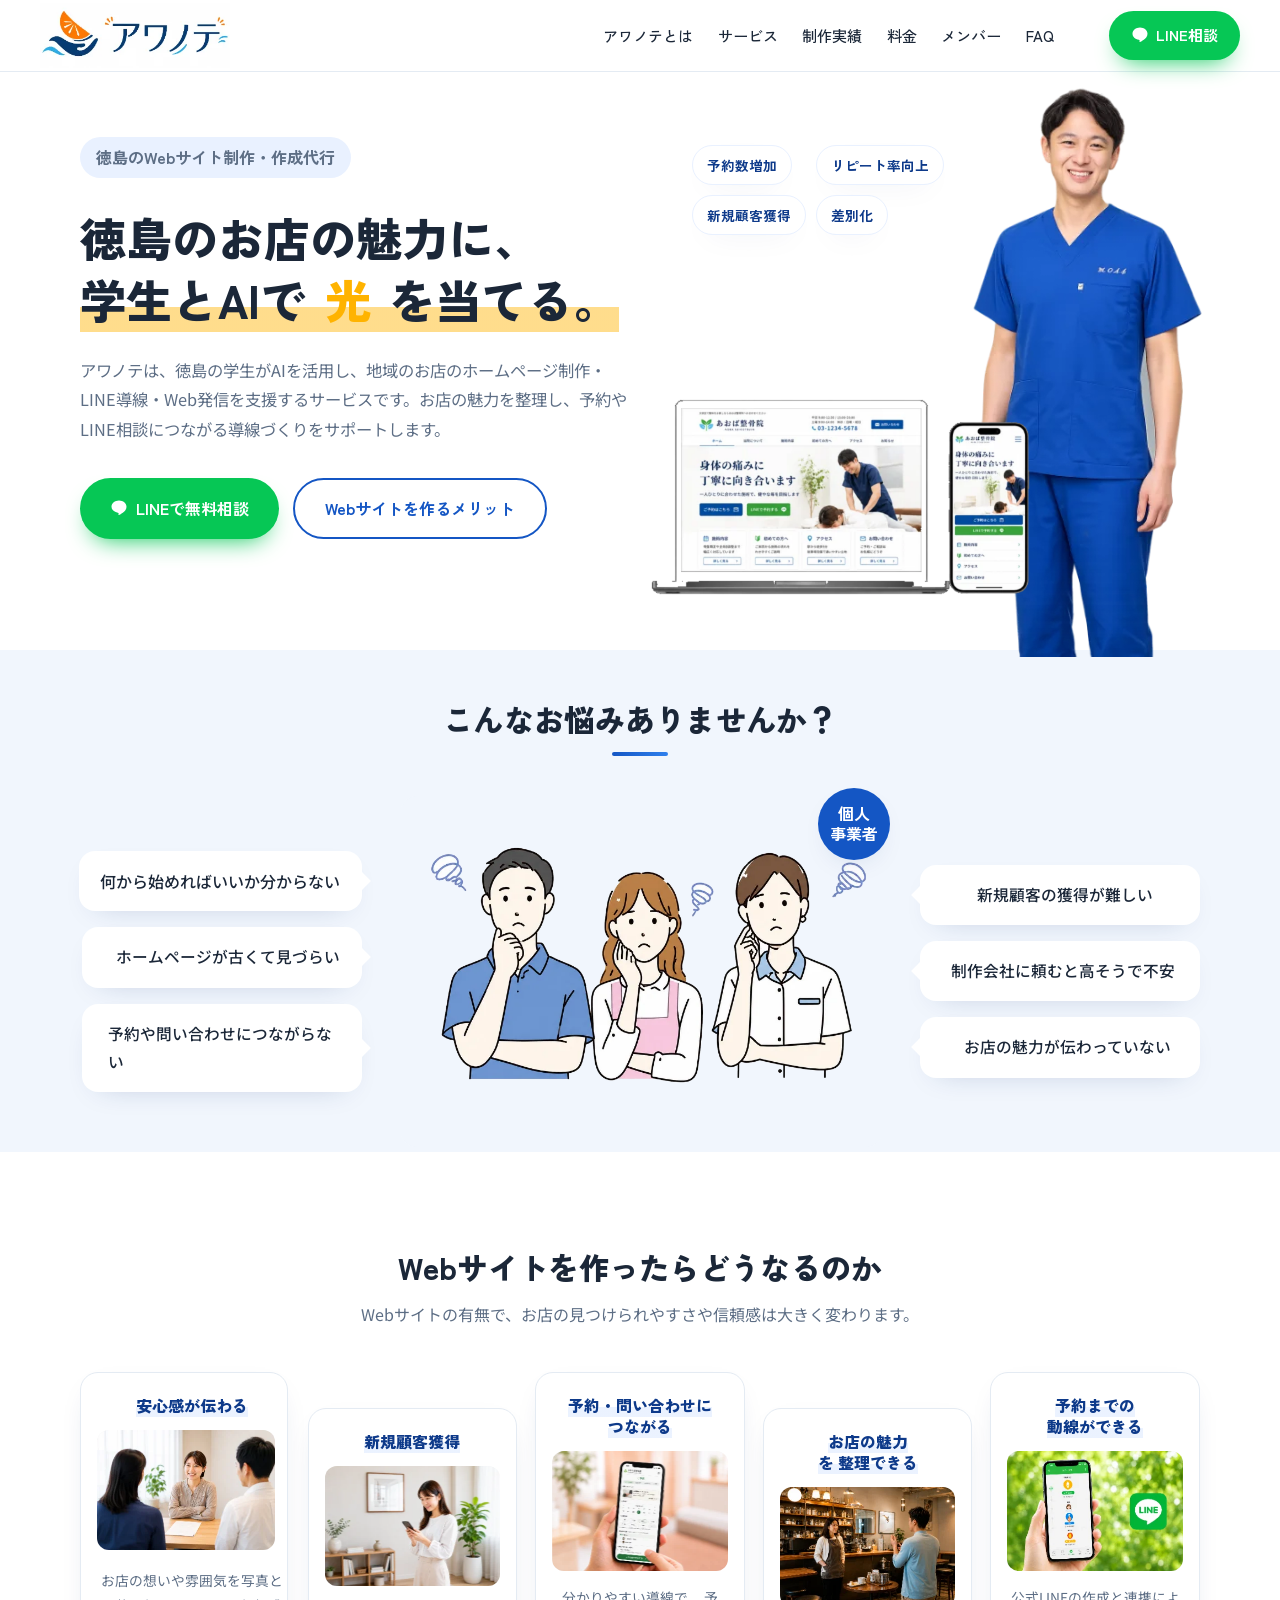
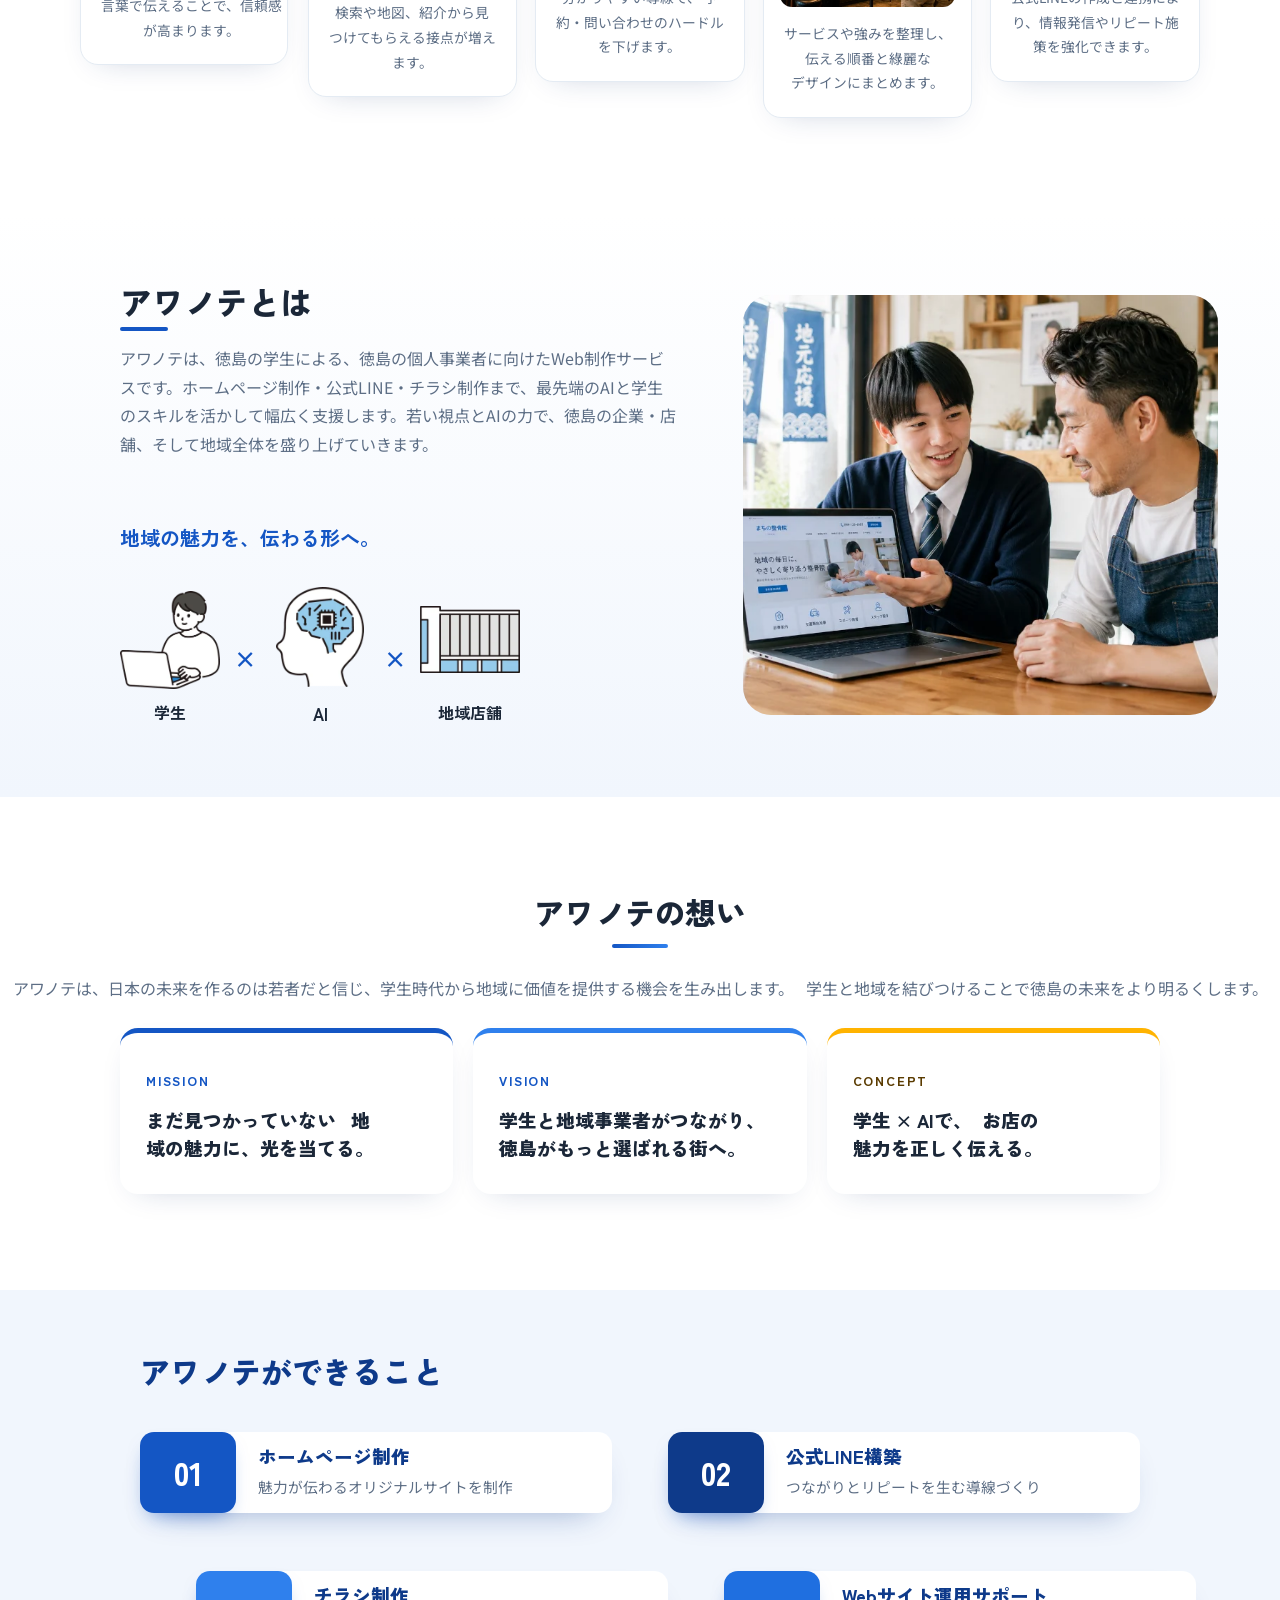
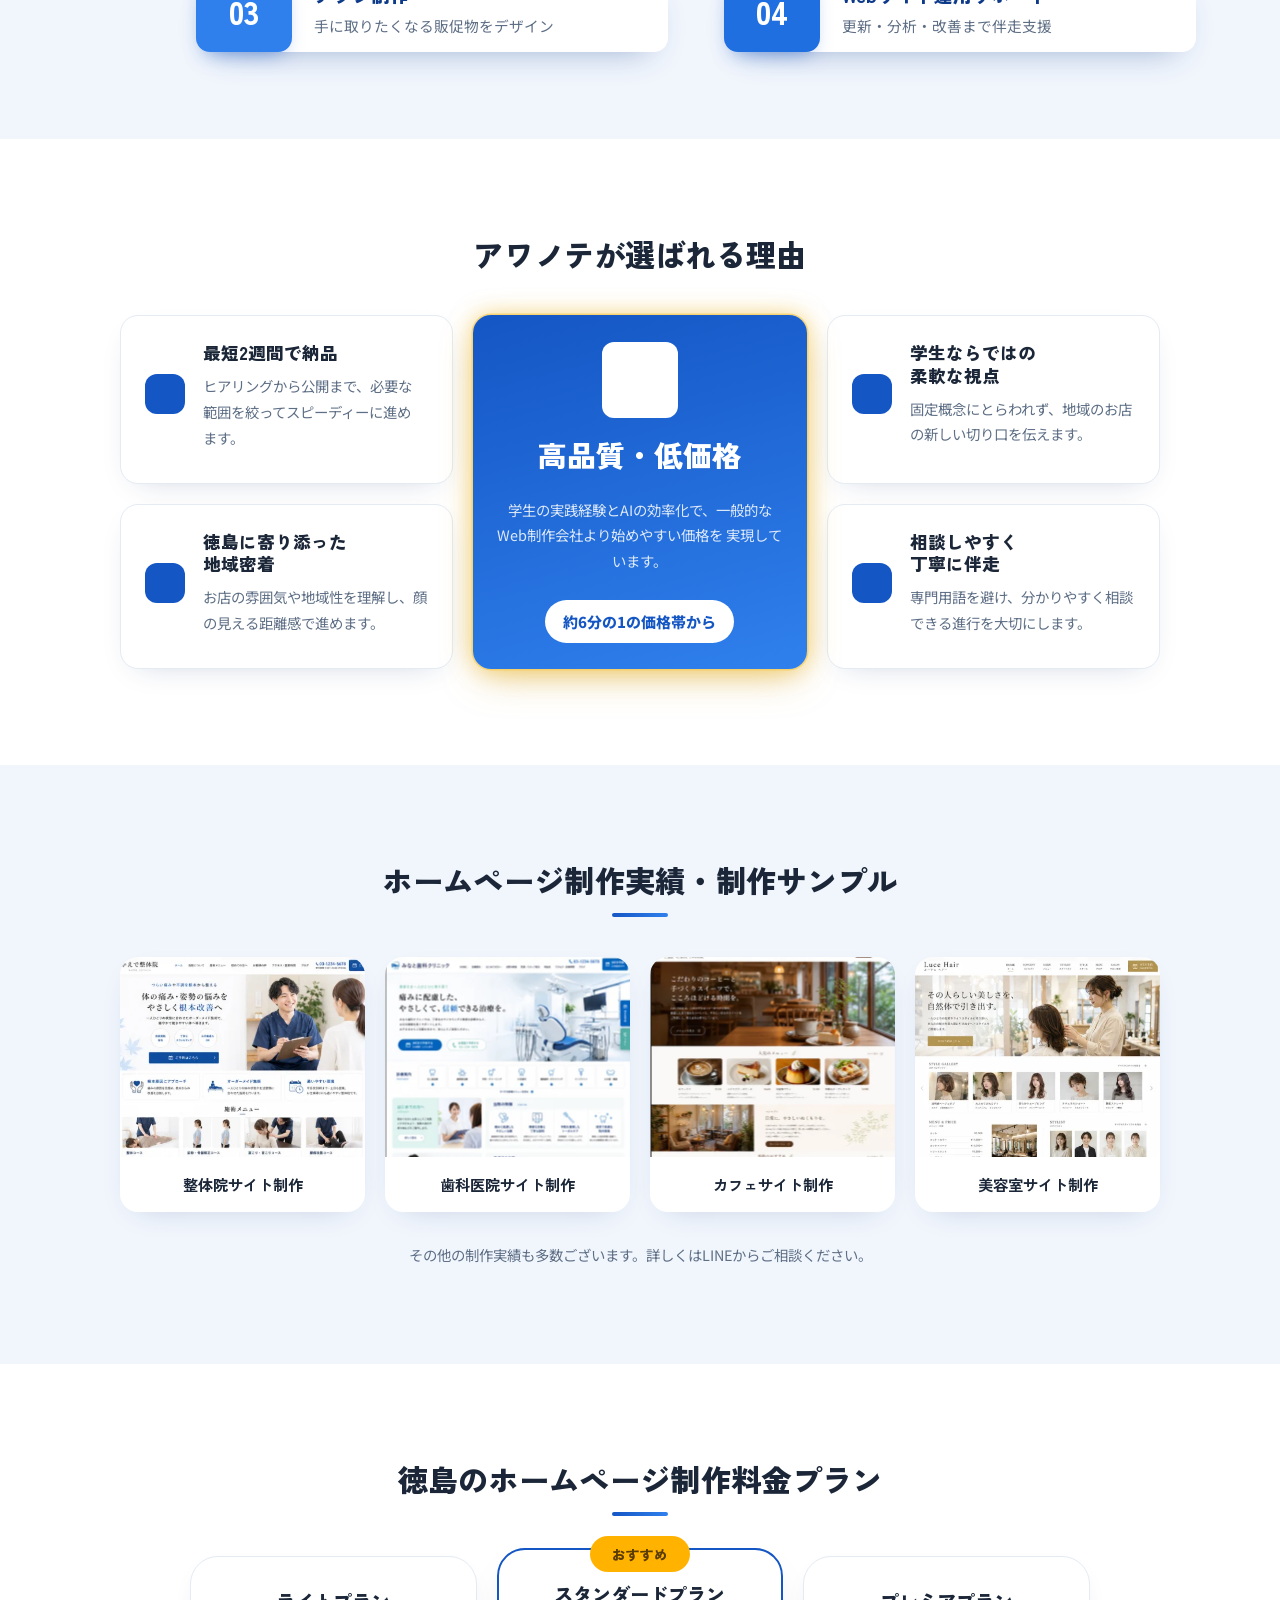
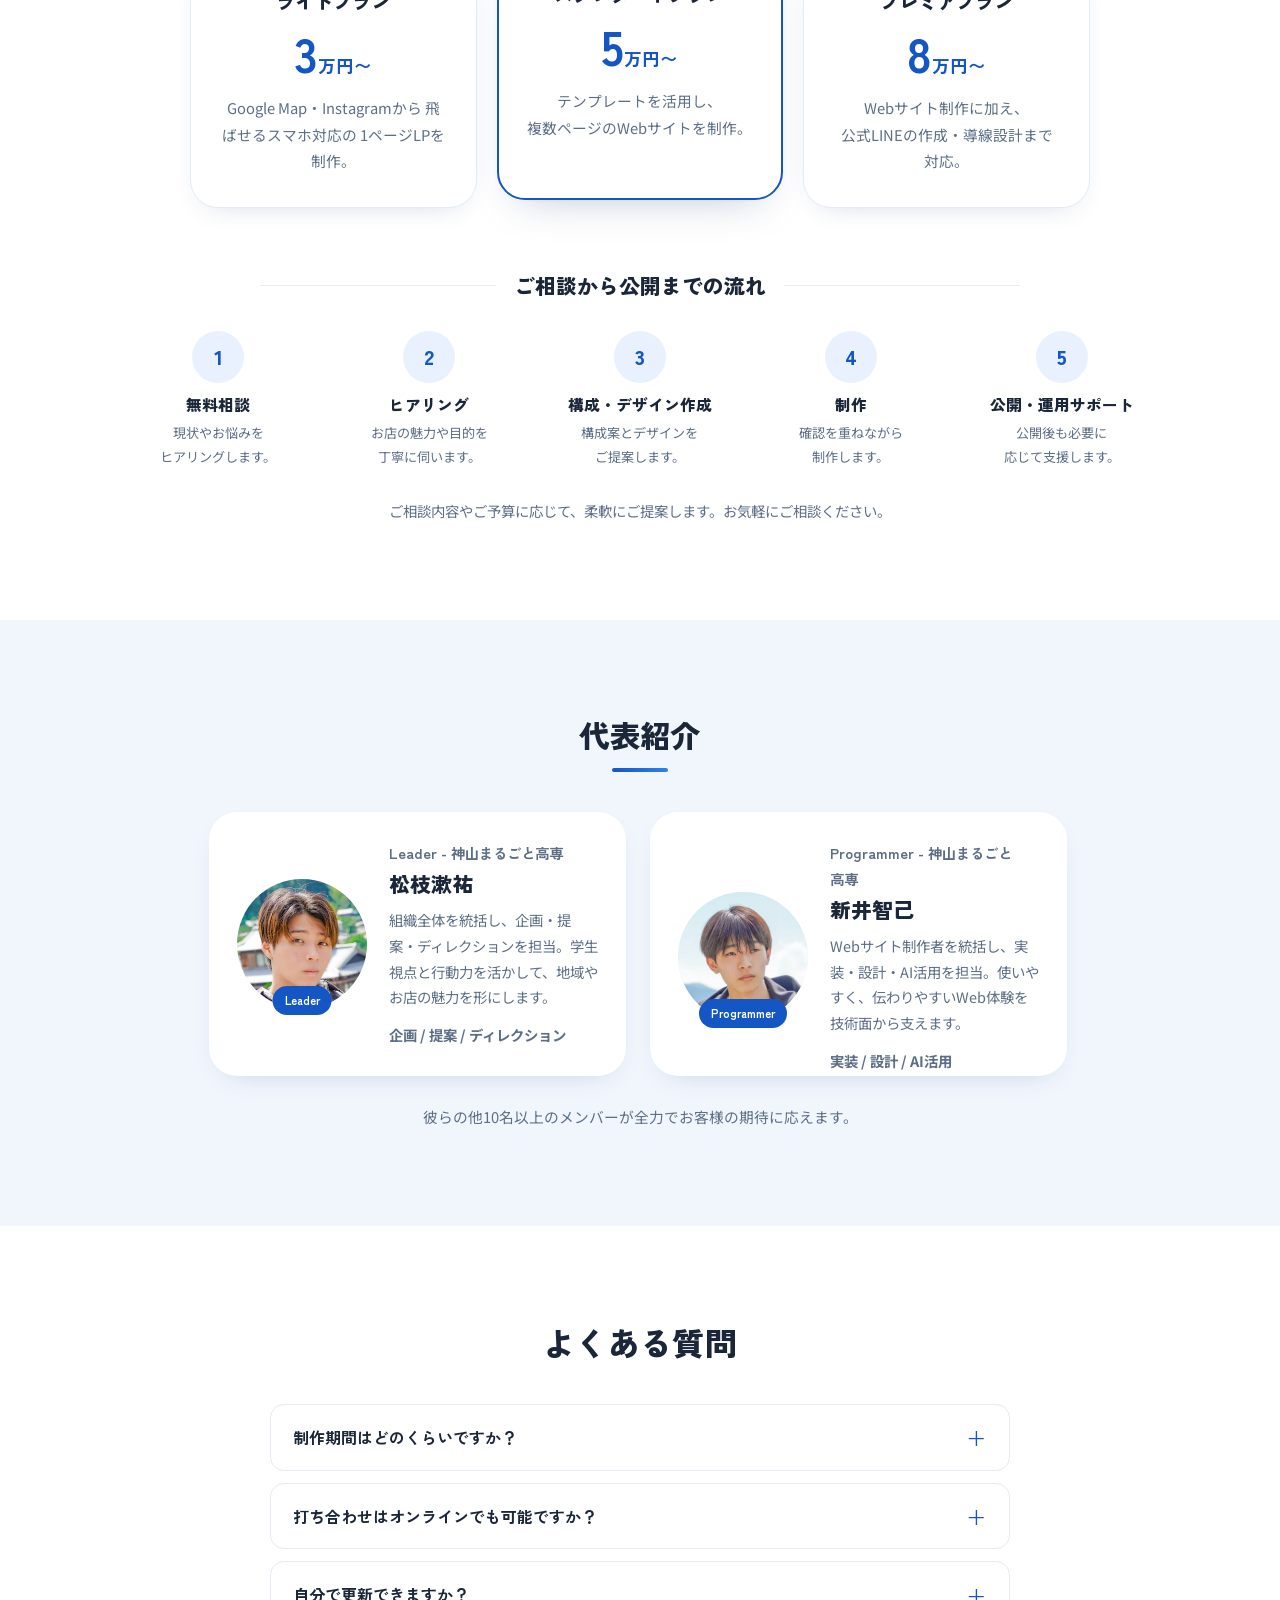
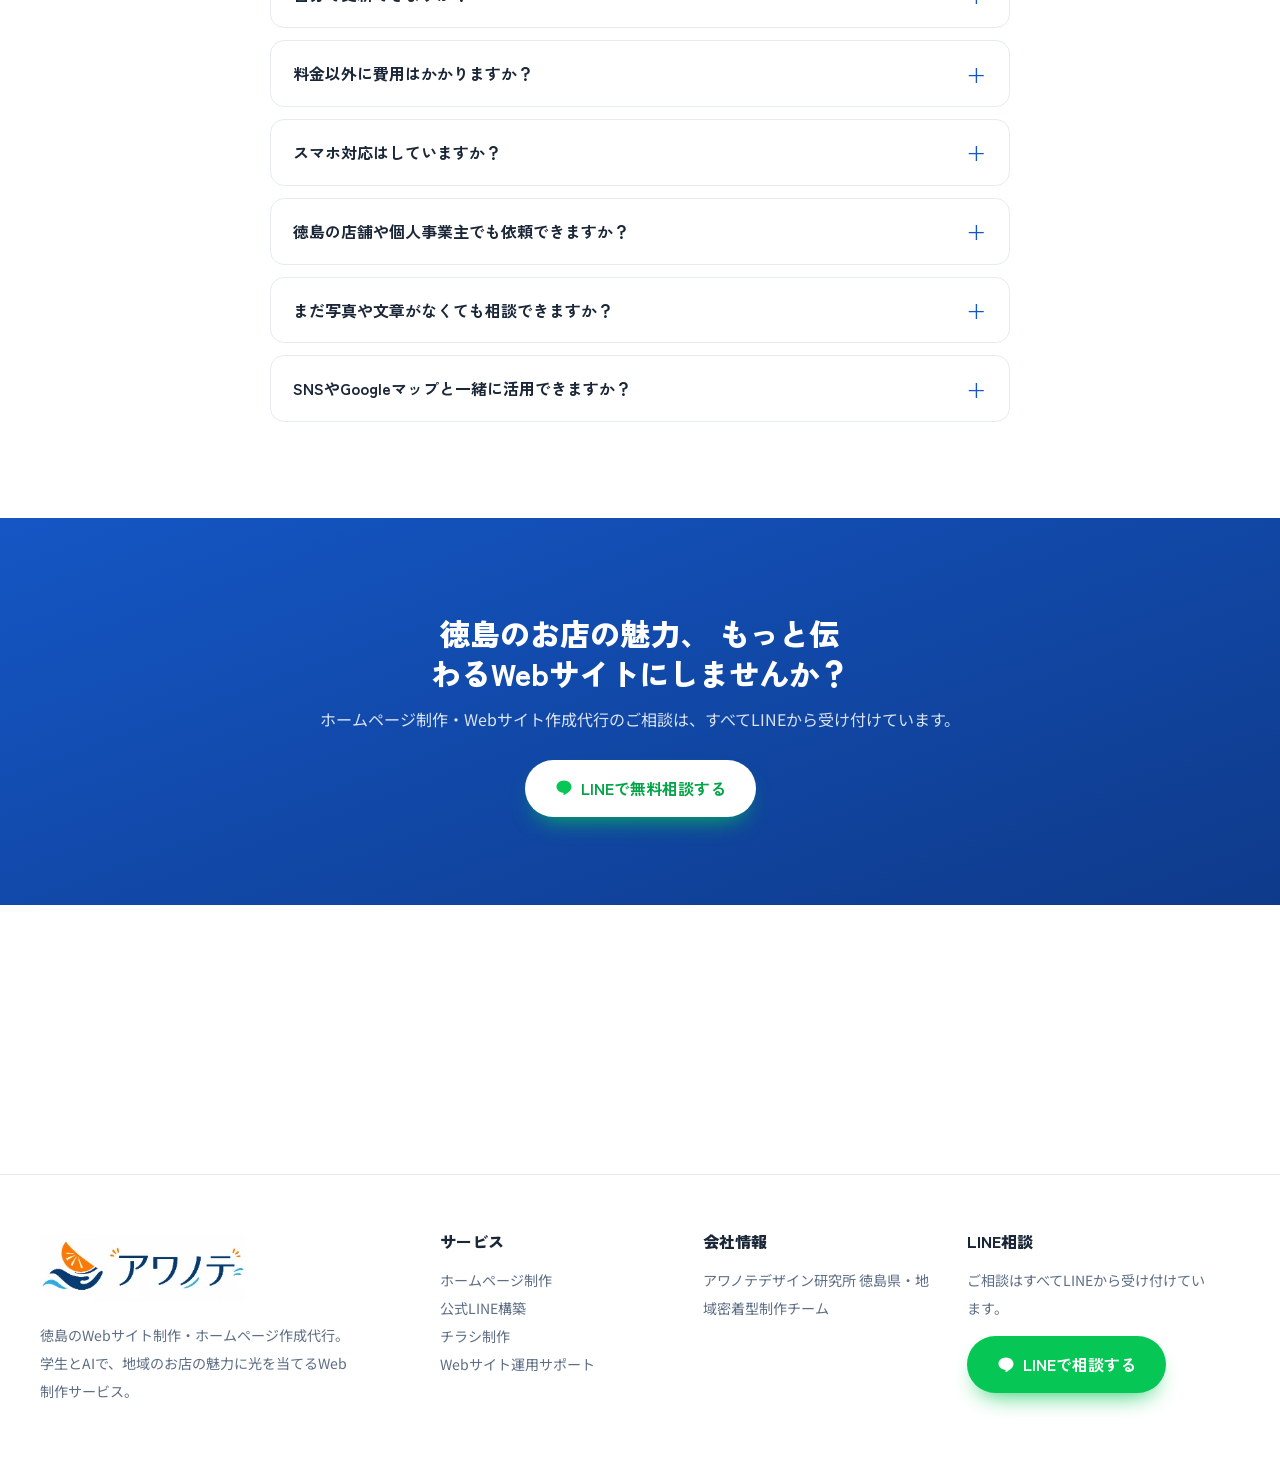
==== commit e7419192: "Add files via upload" ====
--- a/index.html
+++ b/index.html
@@ -207,7 +207,7 @@
     <div class="view-pc">
 <header class="site-header" data-screen-label="ヘッダー" style="padding: 0px 40px">
       <a class="logo" href="#top" aria-label="アワノテ トップへ">
-        <image-slot id="logo" class="logo-slot" shape="rect" fit="contain" placeholder="ロゴ画像" style="width: 190px; height: 71px"></image-slot>
+        <image-slot id="logo" class="logo-slot" shape="rect" fit="contain" placeholder="ロゴ画像" style="width: 190px; height: 71px" src="./img/slots/logo.webp"></image-slot>
       </a>
       <nav class="global-nav" aria-label="主要ナビゲーション" style="padding: 0px 29px 0px 0px">
         <a href="#about">アワノテとは</a>
@@ -251,8 +251,8 @@
             <li style="padding: 7px 14px">差別化</li>
           </ul>
           <div class="hero-stage">
-            <image-slot id="hero-person" class="hero-person-slot" shape="rounded" radius="18" fit="contain" placeholder="人物の画像" style="height: 466px; width: 351px; opacity: 1; margin: 0px 0px 0px 122px"></image-slot>
-            <image-slot id="hero-laptop" class="hero-laptop-slot" src="hero-laptop-hd.png" shape="rounded" radius="14" fit="contain" placeholder="パソコンの画像" style="padding: 0px; width: 278px"></image-slot>
+            <image-slot id="hero-person" class="hero-person-slot" shape="rounded" radius="18" fit="contain" placeholder="人物の画像" style="height: 466px; width: 351px; opacity: 1; margin: 0px 0px 0px 122px" src="./img/slots/hero-person.webp"></image-slot>
+            <image-slot id="hero-laptop" class="hero-laptop-slot" src="./img/hero-laptop-hd.png" shape="rounded" radius="14" fit="contain" placeholder="パソコンの画像" style="padding: 0px; width: 278px"></image-slot>
           </div>
         </div>
       </section>
@@ -267,7 +267,7 @@
             <div class="speech-card" style="padding: 16px 20px 16px 26px">予約や問い合わせにつながらない</div>
           </div>
           <div class="worry-center">
-            <image-slot id="worry-people" shape="rounded" radius="16" fit="contain" placeholder="イラスト" style="width: 481px"></image-slot>
+            <image-slot id="worry-people" shape="rounded" radius="16" fit="contain" placeholder="イラスト" style="width: 481px" src="./img/slots/worry-people.webp"></image-slot>
             <span class="worry-badge" style="font-size: 16px; width: 72px; height: 72px">個人<br />事業者</span>
           </div>
           <div class="speech-list">
@@ -284,29 +284,29 @@
         <div class="result-cards" style="padding: 0px">
           <article class="result-card" style="width: 208px; padding: 22px 1px 22px 16px">
             <h3><span>安心感が伝わる</span></h3>
-            <image-slot id="result-1" fit="cover" placeholder="画像をドロップ" style="width: 178px; margin: 0px 0px 18px"></image-slot>
+            <image-slot id="result-1" fit="cover" placeholder="画像をドロップ" style="width: 178px; margin: 0px 0px 18px" src="./img/slots/result-1.webp"></image-slot>
             <p>お店の想いや雰囲気を写真と言葉で伝えることで、信頼感が高まります。</p>
           </article>
           <article class="result-card is-lower" style="padding: 22px 16px; margin: 36px 0px 0px">
             <h3><span>新規顧客獲得</span></h3>
-            <image-slot id="result-2" fit="cover" placeholder="画像をドロップ"></image-slot>
+            <image-slot id="result-2" fit="cover" placeholder="画像をドロップ" src="./img/slots/result-2.webp"></image-slot>
             <p>検索や地図、紹介から見つけてもらえる接点が増えます。</p>
           </article>
           <article class="result-card">
             <h3><span>予約・問い合わせに<br />つながる</span></h3>
-            <image-slot id="result-3" fit="cover" placeholder="画像をドロップ"></image-slot>
+            <image-slot id="result-3" fit="cover" placeholder="画像をドロップ" src="./img/slots/result-3.webp"></image-slot>
             <p>分かりやすい導線で、
 予約・問い合わせのハードルを下げます。</p>
           </article>
           <article class="result-card is-lower" style="margin: 36px 0px 0px">
             <h3><span>お店の魅力を
 整理できる</span></h3>
-            <image-slot id="result-4" fit="cover" placeholder="画像をドロップ"></image-slot>
+            <image-slot id="result-4" fit="cover" placeholder="画像をドロップ" src="./img/slots/result-4.webp"></image-slot>
             <p>サービスや強みを整理し、伝える順番と綠麗な<br />デザインにまとめます。</p>
           </article>
           <article class="result-card">
             <h3><span>予約までの<br />動線ができる</span></h3>
-            <image-slot id="result-5" fit="cover" placeholder="画像をドロップ"></image-slot>
+            <image-slot id="result-5" fit="cover" placeholder="画像をドロップ" src="./img/slots/result-5.webp"></image-slot>
             <p>公式LINEの作成と連携により、情報発信やリピート施策を強化できます。</p>
           </article>
         </div>
@@ -319,15 +319,15 @@
             <p>アワノテは、徳島の学生による、徳島の個人事業者に向けたWeb制作サービスです。ホームページ制作・公式LINE・チラシ制作まで、最先端のAIと学生のスキルを活かして幅広く支援します。若い視点とAIの力で、徳島の企業・店舗、そして地域全体を盛り上げていきます。</p>
             <p class="about-message" style="margin: 61px 0px 18px; color: rgb(20, 86, 196)">地域の魅力を、伝わる形へ。</p>
             <div class="about-icons" aria-label="学生、AI、地域店舗をつなぐサービス" style="margin: 31px 0px 0px">
-              <div><image-slot id="about-icon-1" shape="rounded" radius="14" fit="contain" placeholder="学生" style="width: 100px; height: 100px"></image-slot><span style="font-size: 16px">学生</span></div>
+              <div><image-slot id="about-icon-1" shape="rounded" radius="14" fit="contain" placeholder="学生" style="width: 100px; height: 100px" src="./img/slots/about-icon-1.webp"></image-slot><span style="font-size: 16px">学生</span></div>
               <strong>×</strong>
-              <div><image-slot id="about-icon-2" shape="rounded" radius="14" fit="contain" placeholder="AI" style="width: 100px; height: 100px"></image-slot><span style="font-size: 17px; margin: 4px 0px 0px">AI</span></div>
+              <div><image-slot id="about-icon-2" shape="rounded" radius="14" fit="contain" placeholder="AI" style="width: 100px; height: 100px" src="./img/slots/about-icon-2.webp"></image-slot><span style="font-size: 17px; margin: 4px 0px 0px">AI</span></div>
               <strong>×</strong>
-              <div><image-slot id="about-icon-3" shape="rounded" radius="14" fit="contain" placeholder="店舗" style="width: 100px; height: 100px"></image-slot><span style="font-size: 16px">地域店舗</span></div>
+              <div><image-slot id="about-icon-3" shape="rounded" radius="14" fit="contain" placeholder="店舗" style="width: 100px; height: 100px" src="./img/slots/about-icon-3.webp"></image-slot><span style="font-size: 16px">地域店舗</span></div>
             </div>
           </div>
           <figure class="about-photo" style="width: 451px">
-            <image-slot id="about-photo" fit="cover" radius="28" placeholder="お店・チームの写真をドロップ" style="width: 475px"></image-slot>
+            <image-slot id="about-photo" fit="cover" radius="28" placeholder="お店・チームの写真をドロップ" style="width: 475px" src="./img/slots/about-photo.webp"></image-slot>
           </figure>
         </div>
       </section>
@@ -366,35 +366,35 @@
         <h2 id="reason-title" data-movable data-mv-id="h2-reason">アワノテが選ばれる理由</h2>
         <div class="reason-grid">
           <article class="reason-card">
-            <image-slot id="reason-icon-1" shape="rounded" radius="12" fit="contain" placeholder="図" style="width: 40px; height: 40px; margin: 32px 0px 0px"></image-slot>
+            <image-slot id="reason-icon-1" shape="rounded" radius="12" fit="contain" placeholder="図" style="width: 40px; height: 40px; margin: 32px 0px 0px" src="./img/slots/reason-icon-1.webp"></image-slot>
             <div>
               <h3>最短2週間で納品</h3>
               <p>ヒアリングから公開まで、必要な範囲を絞ってスピーディーに進めます。</p>
             </div>
           </article>
           <article class="reason-card featured" style="padding: 27px 24px 26px">
-            <image-slot id="reason-icon-2" shape="rounded" radius="12" fit="contain" placeholder="図"></image-slot>
+            <image-slot id="reason-icon-2" shape="rounded" radius="12" fit="contain" placeholder="図" src="./img/slots/reason-icon-2.webp"></image-slot>
             <h3 style="margin: 0px 0px 5px; font-size: 29px">高品質・低価格</h3>
             <p>学生の実践経験とAIの効率化で、一般的なWeb制作会社より始めやすい価格を
 実現しています。</p>
             <strong style="font-weight: 800; text-align: right; font-size: 15px; font-family: &quot;Noto Sans JP&quot;">約6分の1の価格帯から</strong>
           </article>
           <article class="reason-card">
-            <image-slot id="reason-icon-3" shape="rounded" radius="12" fit="contain" placeholder="図" style="width: 40px; height: 40px; margin: 32px 0px 0px"></image-slot>
+            <image-slot id="reason-icon-3" shape="rounded" radius="12" fit="contain" placeholder="図" style="width: 40px; height: 40px; margin: 32px 0px 0px" src="./img/slots/reason-icon-3.webp"></image-slot>
             <div>
               <h3>学生ならではの<br />柔軟な視点</h3>
               <p>固定概念にとらわれず、地域のお店の新しい切り口を伝えます。</p>
             </div>
           </article>
           <article class="reason-card">
-            <image-slot id="reason-icon-4" shape="rounded" radius="12" fit="contain" placeholder="図" style="width: 40px; height: 40px; margin: 32px 0px 0px"></image-slot>
+            <image-slot id="reason-icon-4" shape="rounded" radius="12" fit="contain" placeholder="図" style="width: 40px; height: 40px; margin: 32px 0px 0px" src="./img/slots/reason-icon-4.webp"></image-slot>
             <div>
               <h3>徳島に寄り添った<br />地域密着</h3>
               <p>お店の雰囲気や地域性を理解し、顔の見える距離感で進めます。</p>
             </div>
           </article>
           <article class="reason-card">
-            <image-slot id="reason-icon-5" shape="rounded" radius="12" fit="contain" placeholder="図" style="width: 40px; height: 40px; margin: 32px 0px 0px"></image-slot>
+            <image-slot id="reason-icon-5" shape="rounded" radius="12" fit="contain" placeholder="図" style="width: 40px; height: 40px; margin: 32px 0px 0px" src="./img/slots/reason-icon-5.webp"></image-slot>
             <div>
               <h3>相談しやすく<br />丁寧に伴走</h3>
               <p>専門用語を避け、分かりやすく相談できる進行を大切にします。</p>
@@ -408,19 +408,19 @@
         <div class="section-line" aria-hidden="true"></div>
         <div class="works-grid">
           <figure>
-            <image-slot id="work-1" fit="cover" shape="rect" placeholder="実績画像"></image-slot>
+            <image-slot id="work-1" fit="cover" shape="rect" placeholder="実績画像" src="./img/slots/work-1.webp"></image-slot>
             <figcaption>整体院サイト制作</figcaption>
           </figure>
           <figure>
-            <image-slot id="work-2" fit="cover" shape="rect" placeholder="実績画像"></image-slot>
+            <image-slot id="work-2" fit="cover" shape="rect" placeholder="実績画像" src="./img/slots/work-2.webp"></image-slot>
             <figcaption>歯科医院サイト制作</figcaption>
           </figure>
           <figure>
-            <image-slot id="work-3" fit="cover" shape="rect" placeholder="実績画像"></image-slot>
+            <image-slot id="work-3" fit="cover" shape="rect" placeholder="実績画像" src="./img/slots/work-3.webp"></image-slot>
             <figcaption>カフェサイト制作</figcaption>
           </figure>
           <figure>
-            <image-slot id="work-4" fit="cover" shape="rect" placeholder="実績画像"></image-slot>
+            <image-slot id="work-4" fit="cover" shape="rect" placeholder="実績画像" src="./img/slots/work-4.webp"></image-slot>
             <figcaption>美容室サイト制作</figcaption>
           </figure>
         </div>
@@ -467,7 +467,7 @@
         <div class="member-grid" style="padding: 0px 40px 0px 19px">
           <article class="member-card" style="width: 417px; height: 264px">
             <div class="member-photo" data-label="Leader">
-              <image-slot id="member-1" fit="cover" shape="circle" placeholder="顔写真"></image-slot>
+              <image-slot id="member-1" fit="cover" shape="circle" placeholder="顔写真" src="./img/slots/member-1.webp"></image-slot>
             </div>
             <div class="member-body">
               <p class="member-role">Leader - 神山まるごと高専</p>
@@ -478,7 +478,7 @@
           </article>
           <article class="member-card" style="padding: 28px; width: 417px; height: 264px">
             <div class="member-photo" data-label="Programmer">
-              <image-slot id="member-2" fit="cover" shape="circle" placeholder="顔写真"></image-slot>
+              <image-slot id="member-2" fit="cover" shape="circle" placeholder="顔写真" src="./img/slots/member-2.webp"></image-slot>
             </div>
             <div class="member-body">
               <p class="member-role" style="margin: 0px 0px 4px">Programmer - 神山まるごと高専</p>
@@ -530,7 +530,7 @@
       </section>
 
       <section id="contact" class="section cta-section" aria-labelledby="contact-title" data-screen-label="CTA" style="padding: 96px 0px 88px">
-        <image-slot id="cta-shop" class="cta-shop" shape="rounded" radius="16" fit="contain" placeholder="イラスト（お店）" style="width: 0px; height: 0px"></image-slot>
+        <image-slot id="cta-shop" class="cta-shop" shape="rounded" radius="16" fit="contain" placeholder="イラスト（お店）" style="width: 0px; height: 0px" src="./img/slots/cta-shop.webp"></image-slot>
         <div>
           <h2 id="contact-title" data-movable data-mv-id="cta-h2" style="width: 683px">徳島のお店の魅力、
 もっと伝わるWebサイトにしませんか？</h2>
@@ -539,13 +539,13 @@
         <div class="cta-actions" data-movable data-mv-id="cta-actions">
           <a class="button button-line" href="https://lin.ee/sjFqlRQ" target="_blank" rel="noreferrer">LINEで無料相談する</a>
         </div>
-        <image-slot id="cta-people" class="cta-people" shape="rounded" radius="16" fit="contain" placeholder="イラスト（打合せ）" style="width: 0px"></image-slot>
+        <image-slot id="cta-people" class="cta-people" shape="rounded" radius="16" fit="contain" placeholder="イラスト（打合せ）" style="width: 0px" src="./img/slots/cta-people.webp"></image-slot>
       </section>
     </main>
 
     <footer class="site-footer">
       <div>
-        <image-slot id="logo-footer" class="logo-slot" shape="rect" fit="contain" placeholder="ロゴ画像" style="width: 206px; height: 74px"></image-slot>
+        <image-slot id="logo-footer" class="logo-slot" shape="rect" fit="contain" placeholder="ロゴ画像" style="width: 206px; height: 74px" src="./img/slots/logo-footer.webp"></image-slot>
         <p>徳島のWebサイト制作・ホームページ作成代行。学生とAIで、地域のお店の魅力に光を当てるWeb制作サービス。</p>
       </div>
       <div>
@@ -700,20 +700,20 @@
           </div>
           <div class="bn-list">
             <article class="bn-item">
-              <span class="ic" style="margin: 12px 0px 0px; width: 56px"><image-slot id="m-bn-1" fit="cover" shape="rect" placeholder="正方形画像" style="margin: 0px 0px 0px -5px; width: 65px; height: 65px"></image-slot></span>
+              <span class="ic" style="margin: 12px 0px 0px; width: 56px"><image-slot id="m-bn-1" fit="cover" shape="rect" placeholder="正方形画像" style="margin: 0px 0px 0px -5px; width: 65px; height: 65px" src="./img/slots/m-bn-1.webp"></image-slot></span>
               <div><h3>安心感が伝わる</h3><p>お店の想いや雰囲気を写真と言葉で伝えることで、
 信頼感が高まります。</p></div>
             </article>
             <article class="bn-item">
-              <span class="ic" style="width: 56px; margin: 11px 0px 0px"><image-slot id="m-bn-2" fit="cover" shape="rect" placeholder="正方形画像" style="margin: -2px 0px 0px -5px; width: 65px; height: 65px"></image-slot></span>
+              <span class="ic" style="width: 56px; margin: 11px 0px 0px"><image-slot id="m-bn-2" fit="cover" shape="rect" placeholder="正方形画像" style="margin: -2px 0px 0px -5px; width: 65px; height: 65px" src="./img/slots/m-bn-2.webp"></image-slot></span>
               <div><h3>新規顧客の獲得</h3><p>検索や地図、紹介から見つけてもらえる接点が増えます。</p></div>
             </article>
             <article class="bn-item">
-              <span class="ic" style="margin: 12px 0px 0px"><image-slot id="m-bn-3" fit="cover" shape="rect" placeholder="正方形画像" style="margin: -6px 0px 0px -7px; width: 65px; height: 65px"></image-slot></span>
+              <span class="ic" style="margin: 12px 0px 0px"><image-slot id="m-bn-3" fit="cover" shape="rect" placeholder="正方形画像" style="margin: -6px 0px 0px -7px; width: 65px; height: 65px" src="./img/slots/m-bn-3.webp"></image-slot></span>
               <div><h3>予約・問い合わせにつながる</h3><p>分かりやすい導線で、予約・問い合わせのハードルを下げます。</p></div>
             </article>
             <article class="bn-item">
-              <span class="ic" style="margin: 13px 0px 0px"><image-slot id="m-bn-4" fit="cover" shape="rect" placeholder="正方形画像" style="margin: -6px 0px 0px -5px; width: 65px; height: 65px"></image-slot></span>
+              <span class="ic" style="margin: 13px 0px 0px"><image-slot id="m-bn-4" fit="cover" shape="rect" placeholder="正方形画像" style="margin: -6px 0px 0px -5px; width: 65px; height: 65px" src="./img/slots/m-bn-4.webp"></image-slot></span>
               <div style="margin: 0px"><h3>お店の魅力を整理できる</h3><p>サービスや強みを整理し、伝える順番ときれいなデザインにまとめます。</p></div>
             </article>
           </div>
@@ -730,17 +730,17 @@
             <p class="about-msg">地域の魅力を、伝わる形へ。</p>
             <div class="about-chips">
               <div class="about-chip">
-                <div class="ci"><image-slot id="m-about-1" fit="cover" shape="rect" placeholder="画像"></image-slot></div>
+                <div class="ci"><image-slot id="m-about-1" fit="cover" shape="rect" placeholder="画像" src="./img/slots/m-about-1.webp"></image-slot></div>
                 <span>学生</span>
               </div>
               <strong class="about-x">×</strong>
               <div class="about-chip" style="margin: 0px">
-                <div class="ci"><image-slot id="m-about-2" fit="cover" shape="rect" placeholder="画像" style="height: 70px; width: 65px; margin: -4px 0px 0px"></image-slot></div>
+                <div class="ci"><image-slot id="m-about-2" fit="cover" shape="rect" placeholder="画像" style="height: 70px; width: 65px; margin: -4px 0px 0px" src="./img/slots/m-about-2.webp"></image-slot></div>
                 <span>AI</span>
               </div>
               <strong class="about-x">×</strong>
               <div class="about-chip">
-                <div class="ci"><image-slot id="m-about-3" fit="cover" shape="rect" placeholder="画像" style="width: 90px; height: 60px; margin: 0px 0px 0px -12px"></image-slot></div>
+                <div class="ci"><image-slot id="m-about-3" fit="cover" shape="rect" placeholder="画像" style="width: 90px; height: 60px; margin: 0px 0px 0px -12px" src="./img/slots/m-about-3.webp"></image-slot></div>
                 <span>地域店舗</span>
               </div>
             </div>
@@ -792,19 +792,19 @@
           </article>
           <div class="reason-list" style="margin: 22px 0px 0px">
             <article class="reason-row" style="border-width: 1px; padding: 1px 15px 15px; height: 105px">
-              <span class="r-ic" style="margin: 26px 0px 0px"><image-slot id="m-reason-1" fit="cover" shape="rect" placeholder="画像" style="margin: 3px 0px 0px 7px; width: 40px; height: 40px"></image-slot></span>
+              <span class="r-ic" style="margin: 26px 0px 0px"><image-slot id="m-reason-1" fit="cover" shape="rect" placeholder="画像" style="margin: 3px 0px 0px 7px; width: 40px; height: 40px" src="./img/slots/m-reason-1.png"></image-slot></span>
               <div><h3>最短2週間で納品</h3><p>ヒアリングから公開まで、必要な範囲を絞ってスピーディーに進めます。</p></div>
             </article>
             <article class="reason-row">
-              <span class="r-ic" style="margin: 13px 0px 0px"><image-slot id="m-reason-2" fit="cover" shape="rect" placeholder="画像" style="margin: 5px 0px 0px 4px; width: 40px; height: 40px"></image-slot></span>
+              <span class="r-ic" style="margin: 13px 0px 0px"><image-slot id="m-reason-2" fit="cover" shape="rect" placeholder="画像" style="margin: 5px 0px 0px 4px; width: 40px; height: 40px" src="./img/slots/m-reason-2.png"></image-slot></span>
               <div><h3>学生ならではの柔軟な視点</h3><p>固定概念にとらわれず、地域のお店の新しい切り口を伝えます。</p></div>
             </article>
             <article class="reason-row">
-              <span class="r-ic" style="margin: 13px 0px 0px"><image-slot id="m-reason-3" fit="cover" shape="rect" placeholder="画像" style="margin: 5px 0px 0px 5px; width: 40px; height: 40px; padding: 0px 10px 0px 0px"></image-slot></span>
+              <span class="r-ic" style="margin: 13px 0px 0px"><image-slot id="m-reason-3" fit="cover" shape="rect" placeholder="画像" style="margin: 5px 0px 0px 5px; width: 40px; height: 40px; padding: 0px 10px 0px 0px" src="./img/slots/m-reason-3.png"></image-slot></span>
               <div><h3>徳島に寄り添った地域密着</h3><p>お店の雰囲気や地域性を理解し、顔の見える距離感で進めます。</p></div>
             </article>
             <article class="reason-row">
-              <span class="r-ic" style="margin: 13px 0px 0px"><image-slot id="m-reason-4" fit="cover" shape="rect" placeholder="画像" style="margin: 5px 0px 0px; width: 40px; height: 40px"></image-slot></span>
+              <span class="r-ic" style="margin: 13px 0px 0px"><image-slot id="m-reason-4" fit="cover" shape="rect" placeholder="画像" style="margin: 5px 0px 0px; width: 40px; height: 40px" src="./img/slots/m-reason-4.png"></image-slot></span>
               <div><h3>相談しやすく丁寧に伴走</h3><p>専門用語を避け、分かりやすく相談できる進行を大切にします。</p></div>
             </article>
           </div>
@@ -818,10 +818,10 @@
           </div>
           <div class="rail-wrap">
             <div class="works-rail">
-            <figure class="work-card"><image-slot id="m-work-1" fit="cover" shape="rect" placeholder="サイト画像"></image-slot><figcaption>整体院サイト制作</figcaption></figure>
-            <figure class="work-card"><image-slot id="m-work-2" fit="cover" shape="rect" placeholder="サイト画像"></image-slot><figcaption>歯科医院サイト制作</figcaption></figure>
-            <figure class="work-card"><image-slot id="m-work-3" fit="cover" shape="rect" placeholder="サイト画像"></image-slot><figcaption>カフェサイト制作</figcaption></figure>
-            <figure class="work-card"><image-slot id="m-work-4" fit="cover" shape="rect" placeholder="サイト画像"></image-slot><figcaption>美容室サイト制作</figcaption></figure>
+            <figure class="work-card"><image-slot id="m-work-1" fit="cover" shape="rect" placeholder="サイト画像" src="./img/slots/m-work-1.webp"></image-slot><figcaption>整体院サイト制作</figcaption></figure>
+            <figure class="work-card"><image-slot id="m-work-2" fit="cover" shape="rect" placeholder="サイト画像" src="./img/slots/m-work-2.webp"></image-slot><figcaption>歯科医院サイト制作</figcaption></figure>
+            <figure class="work-card"><image-slot id="m-work-3" fit="cover" shape="rect" placeholder="サイト画像" src="./img/slots/m-work-3.webp"></image-slot><figcaption>カフェサイト制作</figcaption></figure>
+            <figure class="work-card"><image-slot id="m-work-4" fit="cover" shape="rect" placeholder="サイト画像" src="./img/slots/m-work-4.webp"></image-slot><figcaption>美容室サイト制作</figcaption></figure>
             </div>
             <button class="rail-next" id="worksNext" aria-label="次の実績を見る">
               <svg viewBox="0 0 24 24" fill="none" stroke="currentColor" stroke-width="2.6" stroke-linecap="round" stroke-linejoin="round"><path d="M9 6l6 6-6 6"/></svg>
@@ -877,7 +877,7 @@
           </div>
           <div class="member-list">
             <article class="member-row">
-              <div class="member-photo"><image-slot id="m-member-1" fit="cover" shape="circle" placeholder="顔写真"></image-slot></div>
+              <div class="member-photo"><image-slot id="m-member-1" fit="cover" shape="circle" placeholder="顔写真" src="./img/slots/m-member-1.webp"></image-slot></div>
               <div>
                 <p class="role">Leader - 神山まるごと高専</p>
                 <h3>松枝漱祐</h3>
@@ -886,7 +886,7 @@
               </div>
             </article>
             <article class="member-row">
-              <div class="member-photo"><image-slot id="m-member-2" fit="cover" shape="circle" placeholder="顔写真"></image-slot></div>
+              <div class="member-photo"><image-slot id="m-member-2" fit="cover" shape="circle" placeholder="顔写真" src="./img/slots/m-member-2.webp"></image-slot></div>
               <div>
                 <p class="role">Programmer - 神山まるごと高専</p>
                 <h3>新井智己</h3>
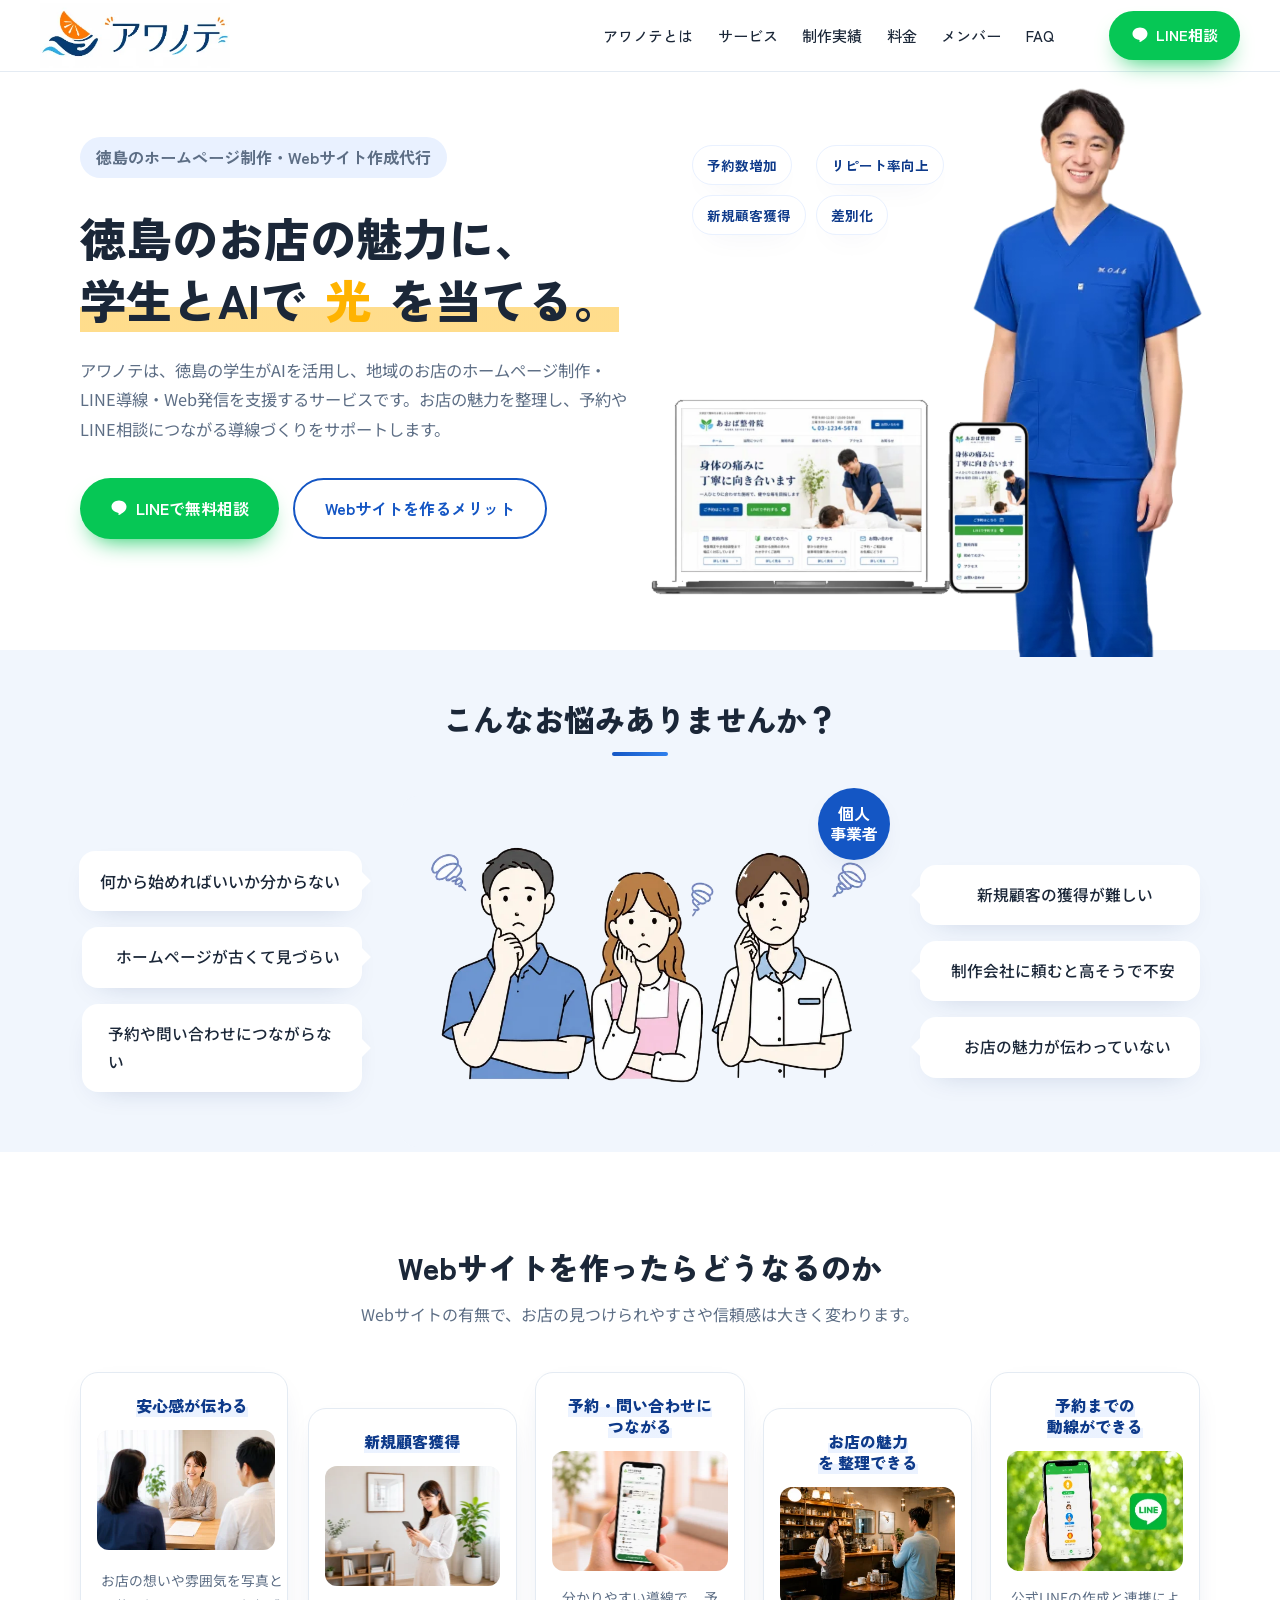
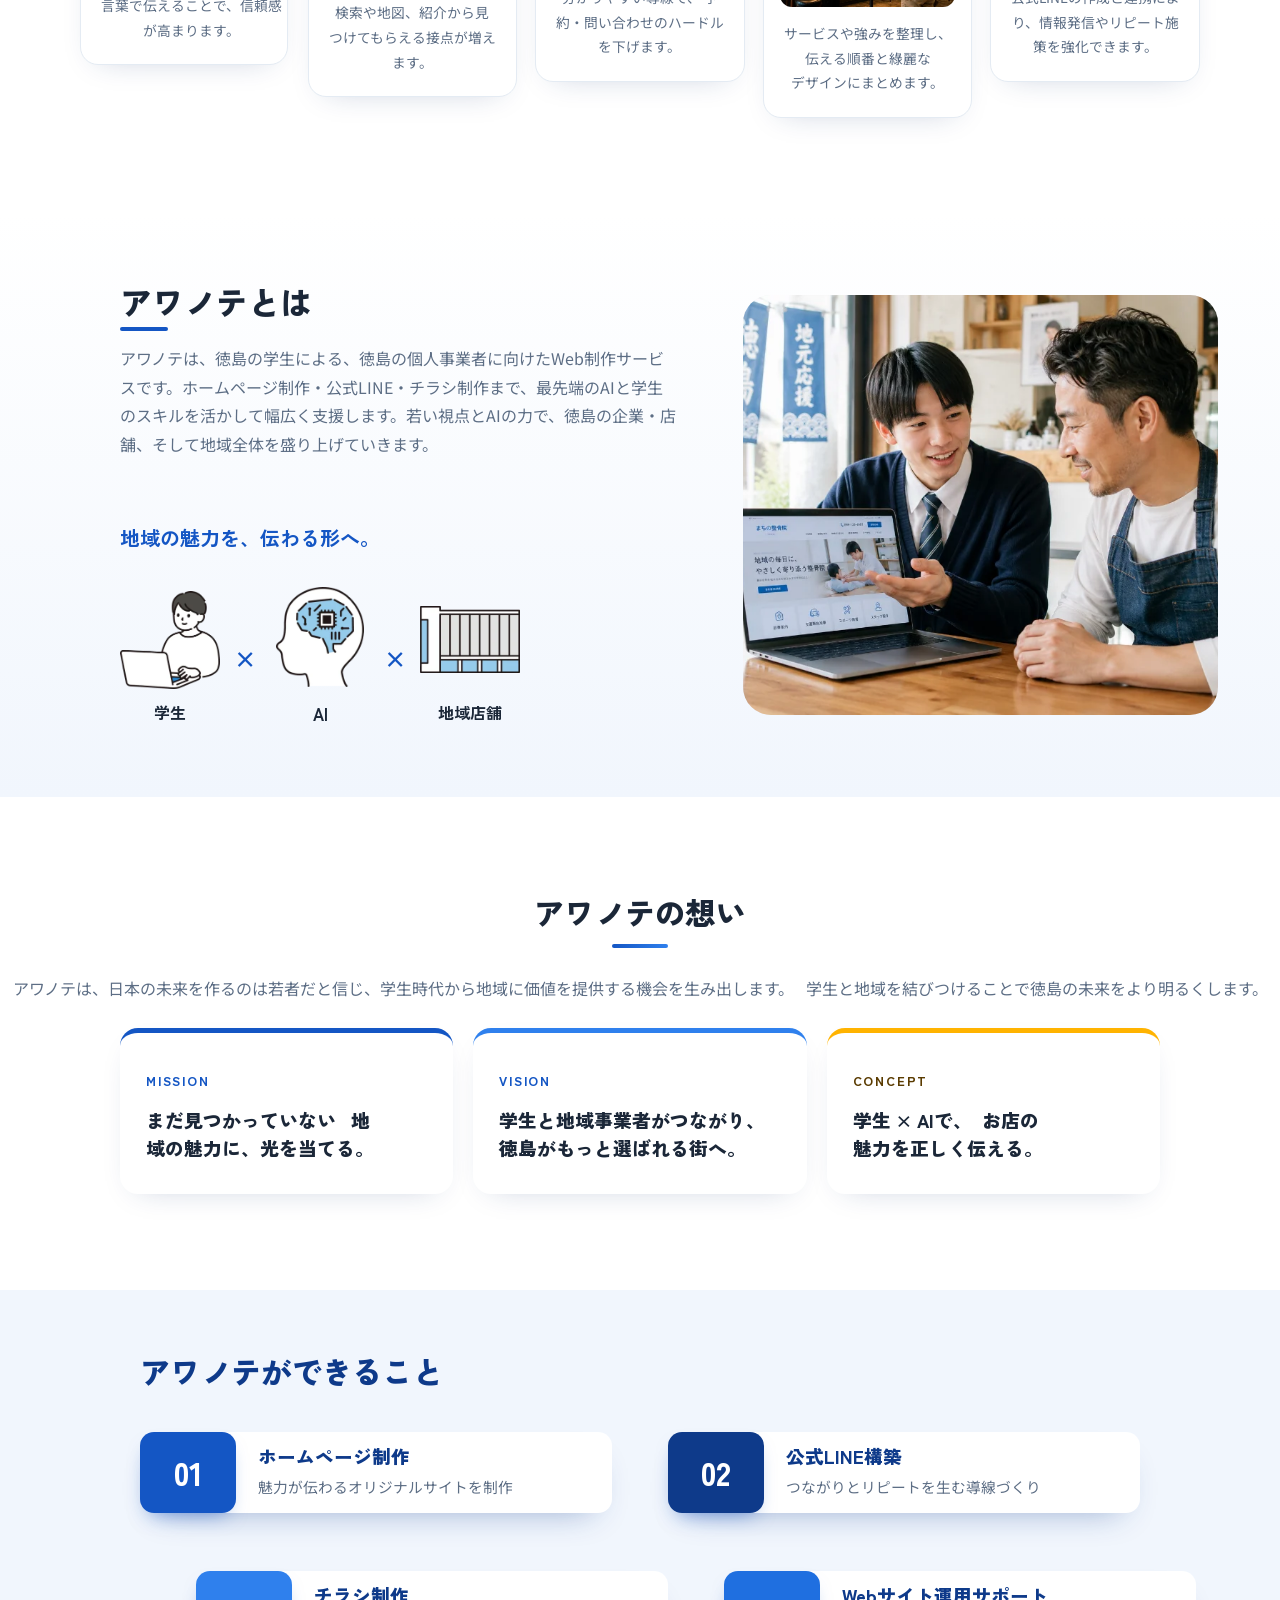
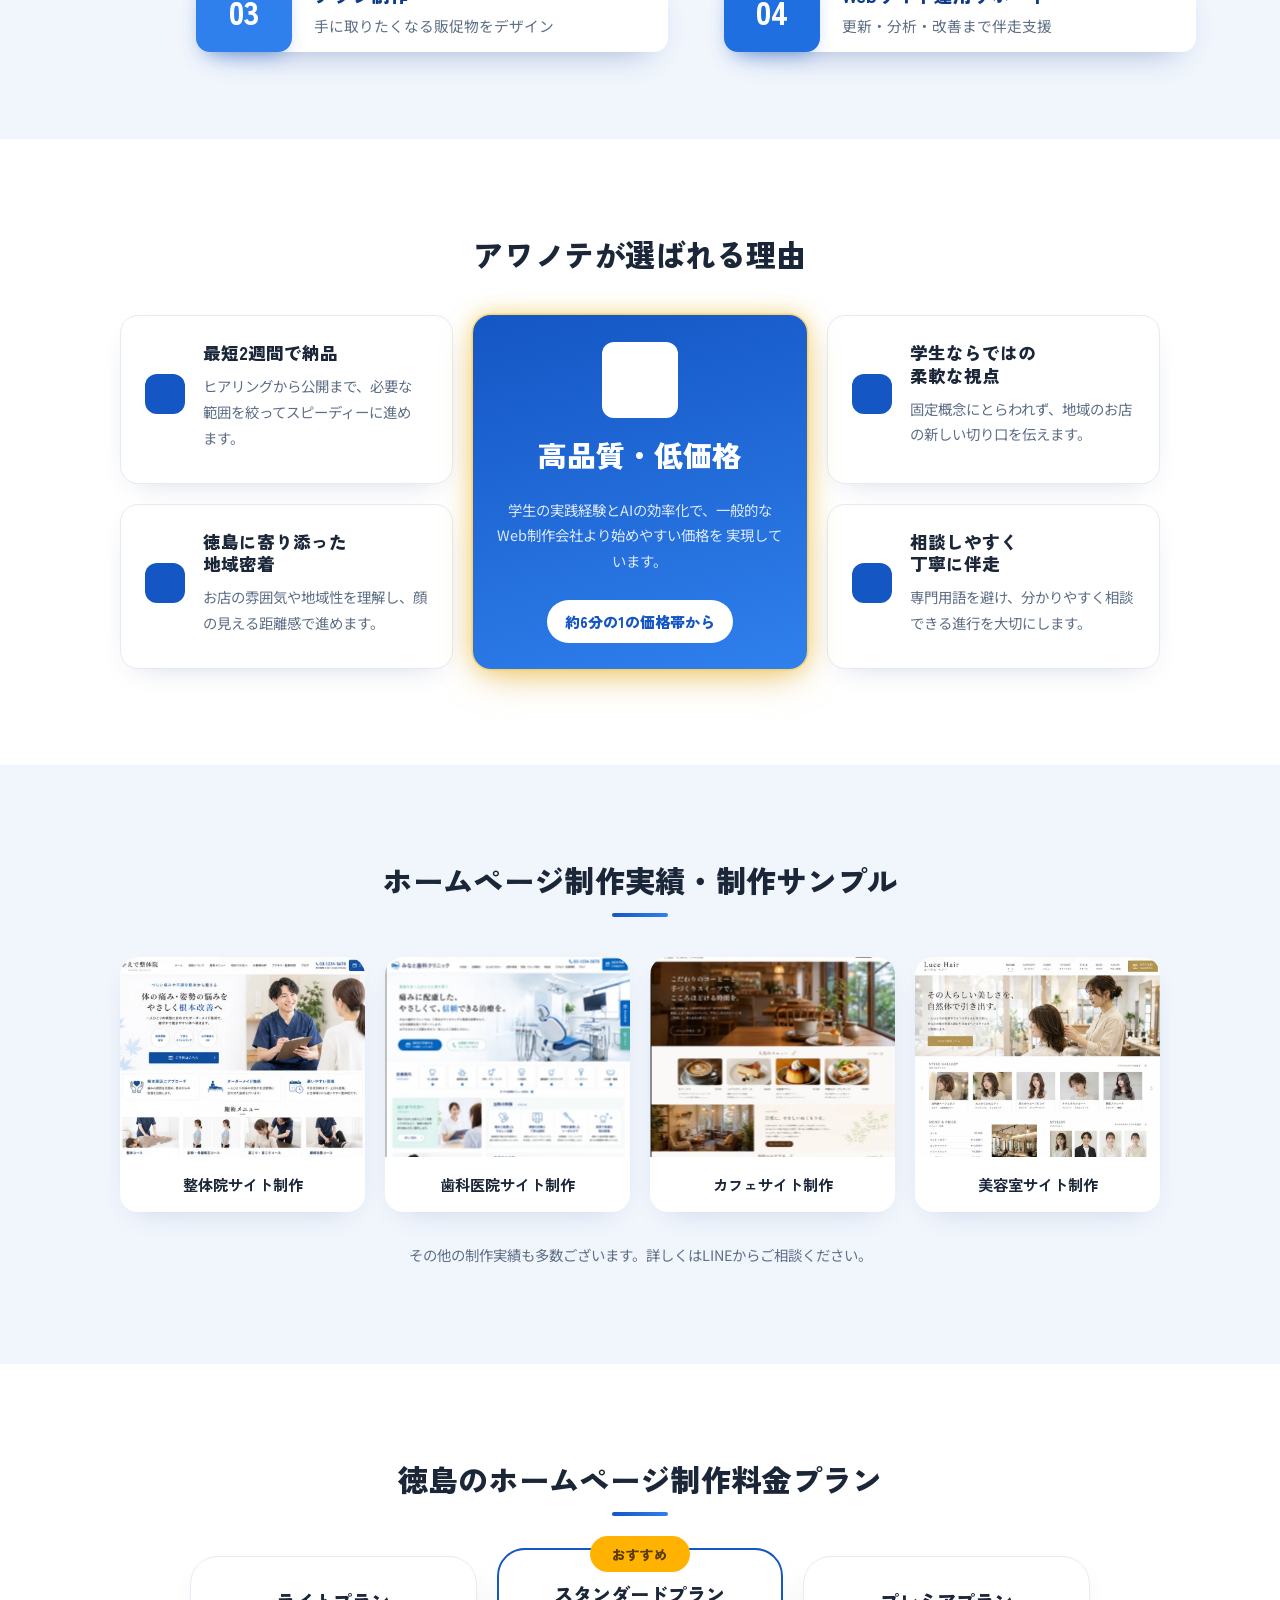
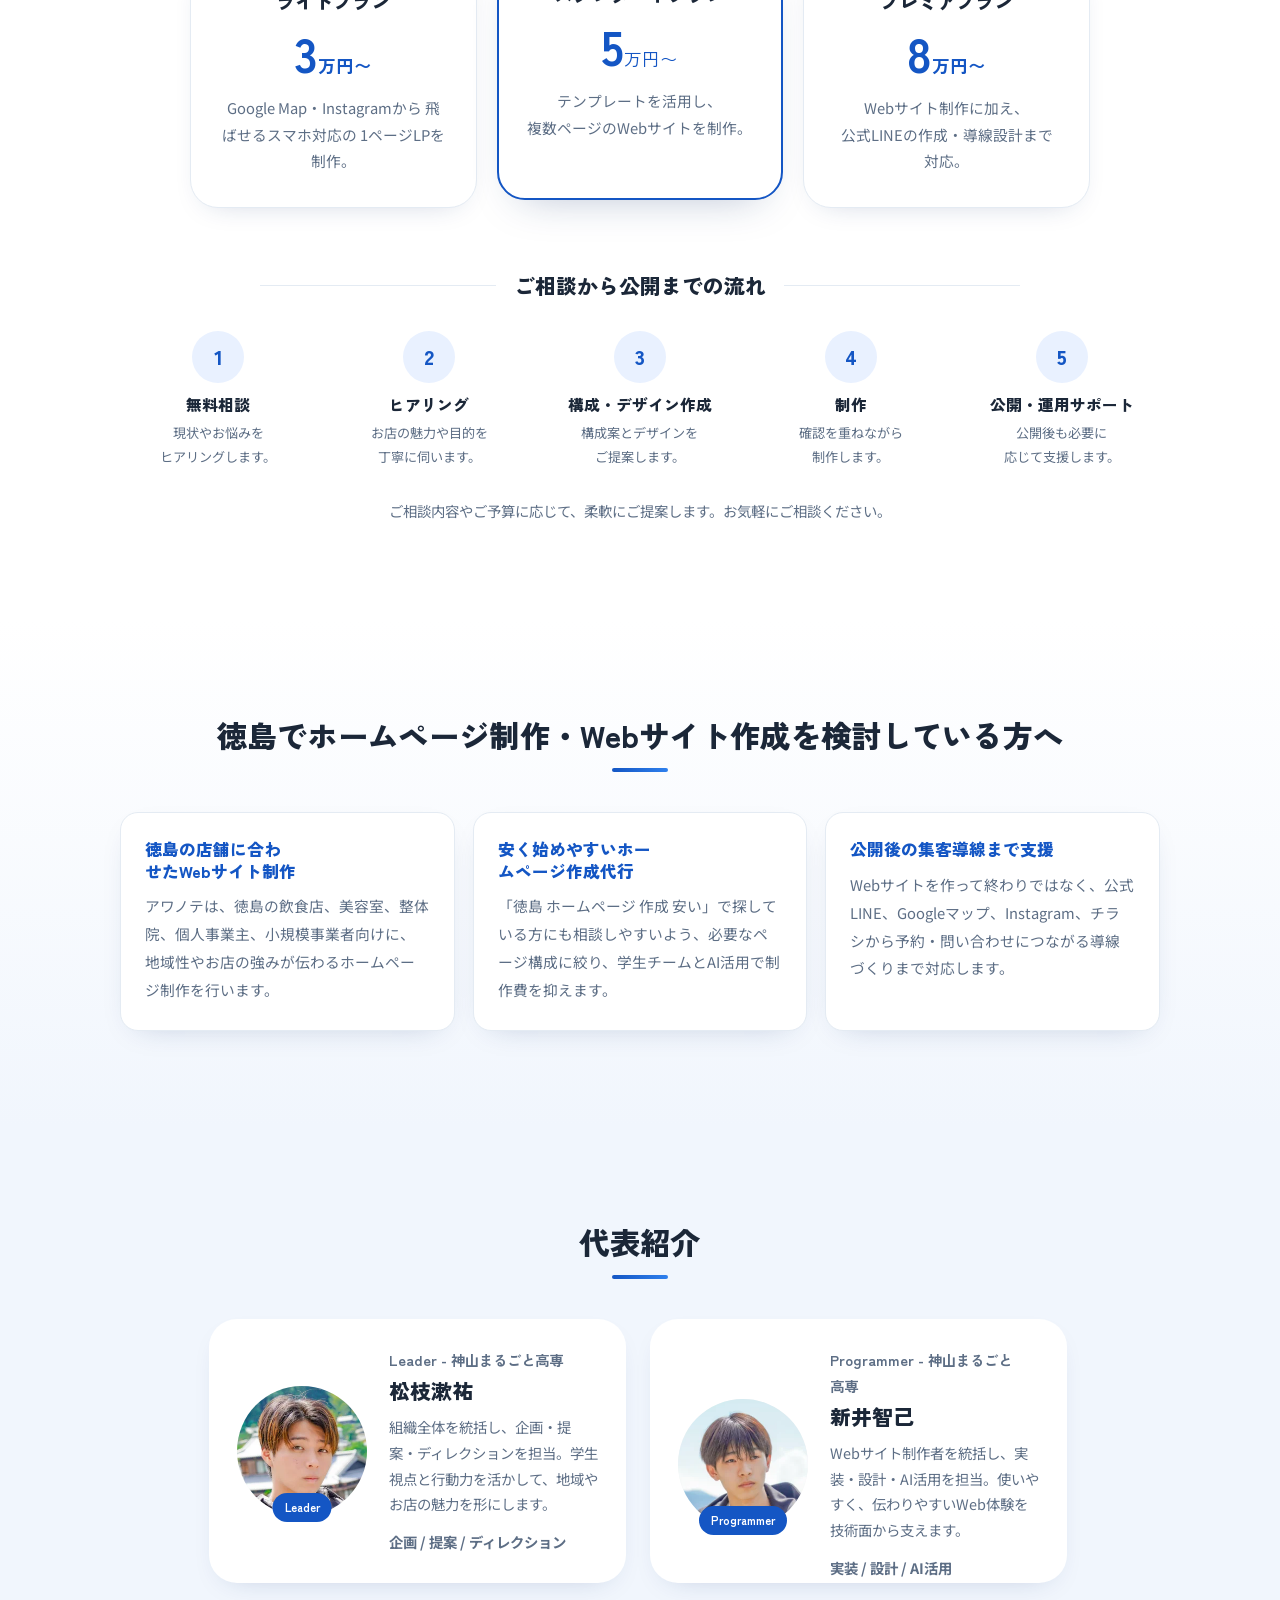
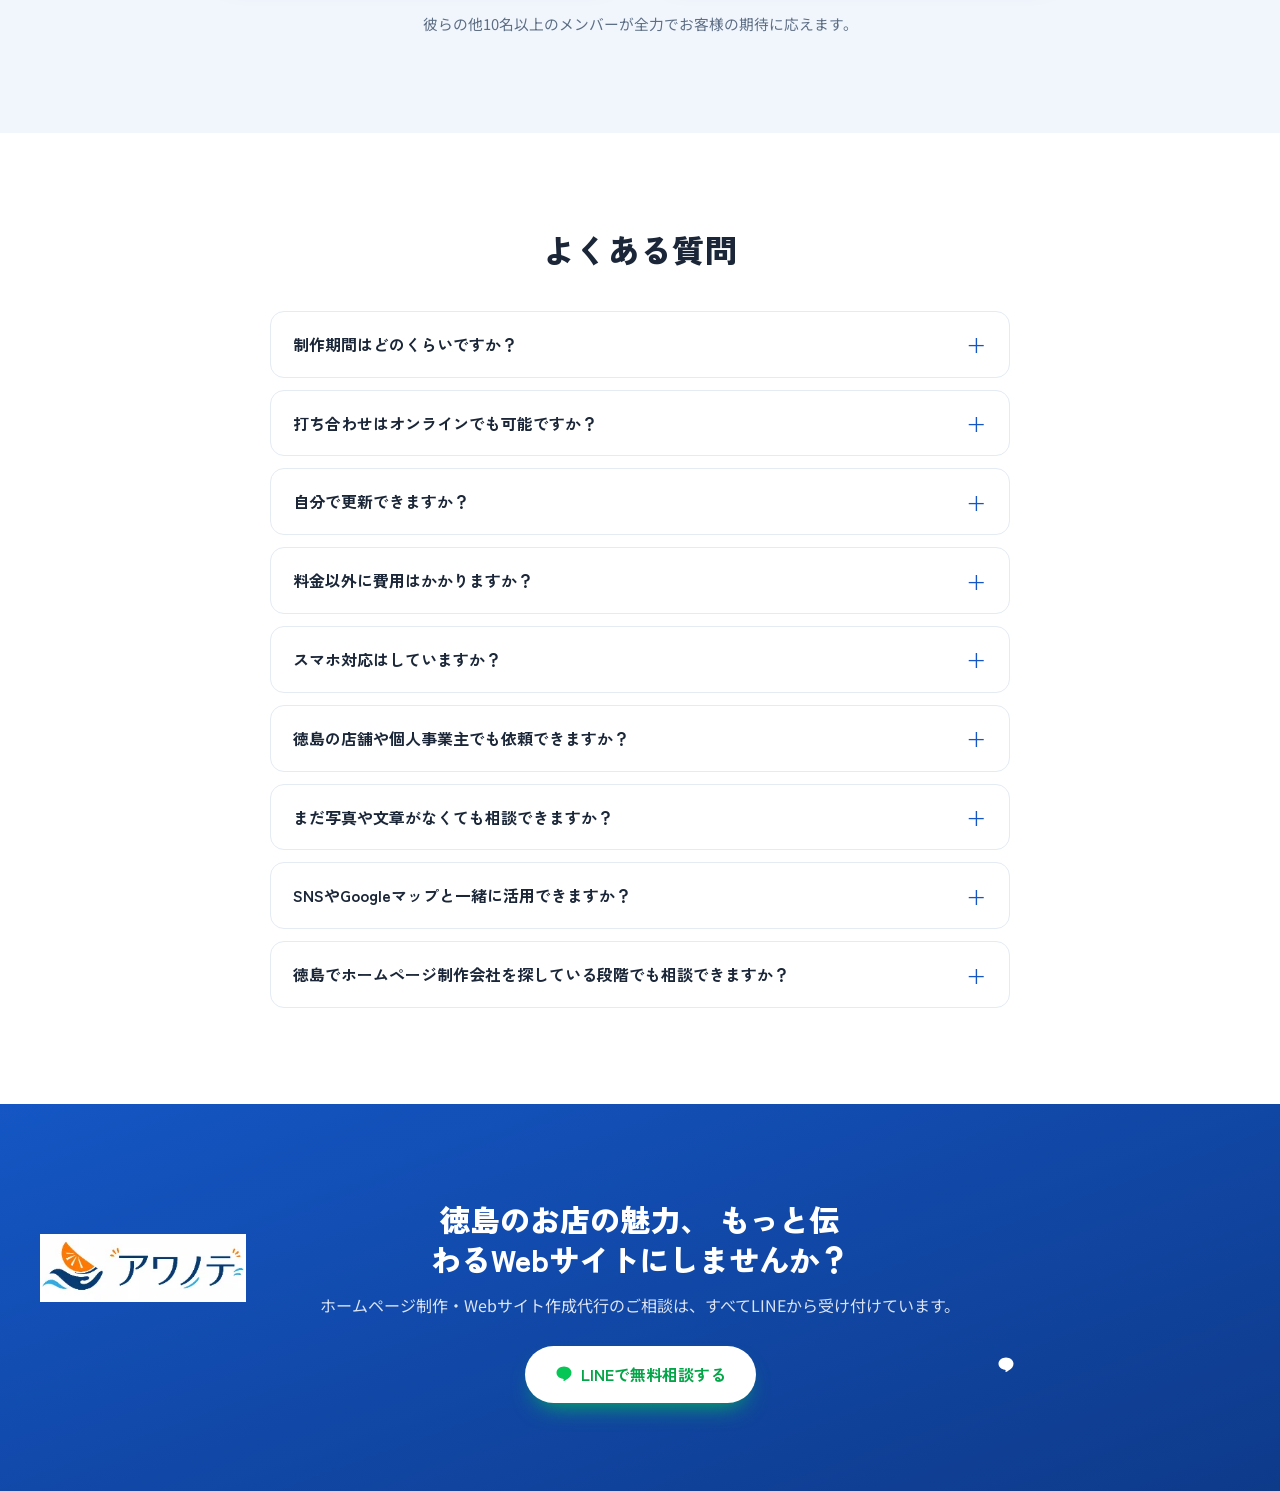
==== commit 025e4d2f: "Improve SEO and migrate inline styles" ====
--- a/index.html
+++ b/index.html
@@ -5,12 +5,14 @@
     <meta name="viewport" content="width=device-width, initial-scale=1.0" />
 
     <!-- ===== SEO Core ===== -->
-    <title>アワノテ｜徳島のWebサイト制作・ホームページ作成代行【最短2週間・学生×AI】</title>
-    <meta name="description" content="徳島のお店・個人事業主のホームページ制作代行なら「アワノテ」。学生チームとAI技術で、一般Web制作会社より低価格・最短2週間で納品。公式LINE構築・チラシ制作・運用サポートも対応。まずはLINEで無料相談。" />
-    <meta name="keywords" content="徳島 webサイト 制作,徳島 ホームページ 作成,徳島 ホームページ 作成 安い,徳島 web制作 格安,徳島 ホームページ 代行,アワノテ,徳島 webデザイン,徳島 ランディングページ,徳島 LINE構築,徳島 集客 ホームページ,徳島 小規模事業者 ホームページ,徳島 飲食店 ホームページ,徳島 美容室 ホームページ,徳島 整体院 ホームページ" />
-    <link rel="canonical" href="https://awanote.jp/" />
-    <meta name="robots" content="index, follow" />
+    <title>アワノテ｜徳島のホームページ制作・Webサイト作成代行｜店舗・個人事業主向け</title>
+    <meta name="description" content="徳島のホームページ制作・Webサイト作成代行なら「アワノテ」。店舗・個人事業主向けに、学生チームとAI技術で低価格・最短2週間のWeb制作を支援。公式LINE構築・チラシ制作・運用サポートも対応。" />
+    <meta name="keywords" content="アワノテ,徳島 ホームページ制作,徳島 Webサイト制作,徳島 webサイト 作成,徳島 ホームページ 作成 安い,徳島 Web制作会社,徳島 ホームページ 代行,徳島 web制作 格安,徳島 webデザイン,徳島 ランディングページ,徳島 LINE構築,徳島 集客 ホームページ,徳島 店舗 ホームページ,徳島 小規模事業者 ホームページ,徳島 個人事業主 ホームページ,徳島 飲食店 ホームページ,徳島 美容室 ホームページ,徳島 整体院 ホームページ" />
+    <link rel="canonical" href="https://web-make007.github.io/awanote/" />
+    <meta name="robots" content="index, follow, max-image-preview:large" />
+    <meta name="googlebot" content="index, follow, max-image-preview:large" />
     <meta name="author" content="アワノテ" />
+    <meta name="theme-color" content="#1456c4" />
 
     <!-- ===== 地域SEO ===== -->
     <meta name="geo.region" content="JP-36" />
@@ -21,19 +23,19 @@
     <!-- ===== Open Graph ===== -->
     <meta property="og:type" content="website" />
     <meta property="og:site_name" content="アワノテ" />
-    <meta property="og:title" content="アワノテ｜徳島のWebサイト制作・ホームページ作成代行【最短2週間・学生×AI】" />
-    <meta property="og:description" content="徳島のお店・個人事業主のホームページ制作代行なら「アワノテ」。学生×AI技術で低価格・最短2週間納品。LINE無料相談受付中。" />
-    <meta property="og:url" content="https://awanote.jp/" />
-    <meta property="og:image" content="https://awanote.jp/img/logo-wordmark.png" />
+    <meta property="og:title" content="アワノテ｜徳島のホームページ制作・Webサイト作成代行" />
+    <meta property="og:description" content="徳島の店舗・個人事業主向けホームページ制作ならアワノテ。Webサイト作成、公式LINE構築、運用サポートまで低価格で相談できます。" />
+    <meta property="og:url" content="https://web-make007.github.io/awanote/" />
+    <meta property="og:image" content="https://web-make007.github.io/awanote/img/logo-wordmark.png" />
     <meta property="og:image:width" content="1200" />
     <meta property="og:image:height" content="630" />
     <meta property="og:locale" content="ja_JP" />
 
     <!-- ===== Twitter / X Card ===== -->
     <meta name="twitter:card" content="summary_large_image" />
-    <meta name="twitter:title" content="アワノテ｜徳島のWebサイト制作・ホームページ作成代行" />
-    <meta name="twitter:description" content="徳島の学生チームがAIを活用し、地域の店舗のホームページ制作・LINE構築を低価格でサポート。LINEで無料相談。" />
-    <meta name="twitter:image" content="https://awanote.jp/img/logo-wordmark.png" />
+    <meta name="twitter:title" content="アワノテ｜徳島のホームページ制作・Webサイト作成代行" />
+    <meta name="twitter:description" content="徳島のホームページ制作・Webサイト作成代行。学生チームがAIを活用し、店舗の集客導線を低価格でサポート。" />
+    <meta name="twitter:image" content="https://web-make007.github.io/awanote/img/logo-wordmark.png" />
 
     <!-- ===== 構造化データ (JSON-LD) ===== -->
     <!-- LocalBusiness -->
@@ -41,18 +43,18 @@
     {
       "@context": "https://schema.org",
       "@type": "LocalBusiness",
-      "@id": "https://awanote.jp/#business",
+      "@id": "https://web-make007.github.io/awanote/#business",
       "name": "アワノテ",
       "alternateName": "awanote",
-      "description": "徳島の学生チームがAIを活用し、地域の店舗・個人事業主向けにホームページ制作・公式LINE構築・チラシ制作を提供するWebサイト制作代行サービス。最短2週間納品。",
-      "url": "https://awanote.jp/",
+      "description": "徳島の学生チームがAIを活用し、地域の店舗・個人事業主向けにホームページ制作・Webサイト作成代行・公式LINE構築・チラシ制作を提供するWeb制作サービス。最短2週間納品。",
+      "url": "https://web-make007.github.io/awanote/",
       "logo": {
         "@type": "ImageObject",
-        "url": "https://awanote.jp/img/logo-icon.png",
+        "url": "https://web-make007.github.io/awanote/img/logo-icon.png",
         "width": 512,
         "height": 512
       },
-      "image": "https://awanote.jp/img/logo-wordmark.png",
+      "image": "https://web-make007.github.io/awanote/img/logo-wordmark.png",
       "address": {
         "@type": "PostalAddress",
         "addressRegion": "徳島県",
@@ -108,16 +110,11 @@
     {
       "@context": "https://schema.org",
       "@type": "WebSite",
-      "@id": "https://awanote.jp/#website",
-      "url": "https://awanote.jp/",
+      "@id": "https://web-make007.github.io/awanote/#website",
+      "url": "https://web-make007.github.io/awanote/",
       "name": "アワノテ",
-      "description": "徳島のWebサイト制作・ホームページ作成代行",
-      "inLanguage": "ja",
-      "potentialAction": {
-        "@type": "SearchAction",
-        "target": "https://awanote.jp/?s={search_term_string}",
-        "query-input": "required name=search_term_string"
-      }
+      "description": "徳島のホームページ制作・Webサイト作成代行",
+      "inLanguage": "ja"
     }
     </script>
 
@@ -182,8 +179,46 @@
             "@type": "Answer",
             "text": "相談できます。お店の強みや伝えたい内容をヒアリングし、必要な写真・文章・構成を一緒に整理します。"
           }
+        },
+        {
+          "@type": "Question",
+          "name": "徳島でホームページ制作会社を探している段階でも相談できますか？",
+          "acceptedAnswer": {
+            "@type": "Answer",
+            "text": "はい。徳島の店舗・個人事業主向けに、ホームページ制作、Webサイト作成、公式LINE導線、公開後の運用まで、目的と予算に合わせて提案します。"
+          }
         }
       ]
+    }
+    </script>
+
+
+    <!-- Service -->
+    <script type="application/ld+json">
+    {
+      "@context": "https://schema.org",
+      "@type": "Service",
+      "@id": "https://web-make007.github.io/awanote/#homepage-production",
+      "name": "徳島のホームページ制作・Webサイト作成代行",
+      "alternateName": ["アワノテ", "徳島 Webサイト制作", "徳島 webサイト 作成"],
+      "provider": {
+        "@id": "https://web-make007.github.io/awanote/#business"
+      },
+      "areaServed": {
+        "@type": "AdministrativeArea",
+        "name": "徳島県"
+      },
+      "serviceType": ["ホームページ制作", "Webサイト制作", "Webサイト作成代行", "公式LINE構築", "Webサイト運用サポート"],
+      "audience": {
+        "@type": "Audience",
+        "audienceType": "徳島県内の店舗・個人事業主・小規模事業者"
+      },
+      "offers": {
+        "@type": "AggregateOffer",
+        "priceCurrency": "JPY",
+        "lowPrice": "30000",
+        "offerCount": "3"
+      }
     }
     </script>
 
@@ -205,11 +240,11 @@
   <body>
     <!-- ====== PCデザイン（幅900px以上で表示） ====== -->
     <div class="view-pc">
-<header class="site-header" data-screen-label="ヘッダー" style="padding: 0px 40px">
+<header class="site-header u-migrated-cc5194" data-screen-label="ヘッダー">
       <a class="logo" href="#top" aria-label="アワノテ トップへ">
-        <image-slot id="logo" class="logo-slot" shape="rect" fit="contain" placeholder="ロゴ画像" style="width: 190px; height: 71px" src="./img/slots/logo.webp"></image-slot>
+        <image-slot id="logo" class="logo-slot u-migrated-1f08f8" shape="rect" fit="contain" placeholder="ロゴ画像" src="./img/slots/logo.webp"></image-slot>
       </a>
-      <nav class="global-nav" aria-label="主要ナビゲーション" style="padding: 0px 29px 0px 0px">
+      <nav class="global-nav u-migrated-da3238" aria-label="主要ナビゲーション">
         <a href="#about">アワノテとは</a>
         <a href="#service">サービス</a>
         <a href="#works">制作実績</a>
@@ -229,65 +264,65 @@
       <a href="#contact">相談</a>
     </nav>
 
-    <main id="top" style="height: 7502px">
-      <section class="hero section" data-screen-label="ヒーロー" style="padding: 71px 0px 0px; height: 578px; width: 1211px">
-        <div class="hero-copy" style="margin: 0px 0px 125px; height: 426px">
-          <p class="eyebrow" data-movable data-mv-id="hero-eyebrow" style="padding: 6px 16px; margin: -41px 0px 28px">徳島のWebサイト制作・作成代行</p>
+    <main id="top" class="u-migrated-1de800">
+      <section class="hero section u-migrated-01dd3e" data-screen-label="ヒーロー">
+        <div class="hero-copy u-migrated-dc97a5">
+          <p class="eyebrow u-migrated-107aa7" data-movable data-mv-id="hero-eyebrow">徳島のホームページ制作・Webサイト作成代行</p>
           <h1 data-movable data-mv-id="hero-h1">
             <span class="heading-line heading-highlight">徳島のお店の魅力に、</span>
             <span class="heading-line heading-highlight heading-accent">学生とAIで <em>光</em> を当てる。</span>
           </h1>
-          <p data-movable data-mv-id="hero-lead" style="margin: 27px 0px 28px">アワノテは、徳島の学生がAIを活用し、地域のお店のホームページ制作・LINE導線・Web発信を支援するサービスです。お店の魅力を整理し、予約やLINE相談につながる導線づくりをサポートします。</p>
-          <div class="hero-actions" data-movable data-mv-id="hero-actions" style="margin: 34px 0px 0px; font-size: 14px">
-            <a class="button button-line" href="https://lin.ee/sjFqlRQ" target="_blank" rel="noreferrer" style="padding: 14px 30px; margin: 0px">LINEで無料相談</a>
+          <p data-movable data-mv-id="hero-lead" class="u-migrated-feb45d">アワノテは、徳島の学生がAIを活用し、地域のお店のホームページ制作・LINE導線・Web発信を支援するサービスです。お店の魅力を整理し、予約やLINE相談につながる導線づくりをサポートします。</p>
+          <div class="hero-actions u-migrated-edc47d" data-movable data-mv-id="hero-actions">
+            <a class="button button-line u-migrated-12d3f8" href="https://lin.ee/sjFqlRQ" target="_blank" rel="noreferrer">LINEで無料相談</a>
             <a class="button button-outline" href="#results">Webサイトを作るメリット</a>
           </div>
         </div>
         <div class="hero-visual">
-          <ul class="hero-badges" aria-label="Webサイト制作の効果" style="font-size: 15px; font-weight: 700; padding: 0px; margin: -41px 0px 0px">
-            <li style="padding: 7px 14px">予約数増加</li>
-            <li style="padding: 7px 14px">リピート率向上</li>
-            <li style="padding: 7px 14px">新規顧客獲得</li>
-            <li style="padding: 7px 14px">差別化</li>
+          <ul class="hero-badges u-migrated-e4cebb" aria-label="Webサイト制作の効果">
+            <li class="u-migrated-b379a5">予約数増加</li>
+            <li class="u-migrated-b379a5">リピート率向上</li>
+            <li class="u-migrated-b379a5">新規顧客獲得</li>
+            <li class="u-migrated-b379a5">差別化</li>
           </ul>
           <div class="hero-stage">
-            <image-slot id="hero-person" class="hero-person-slot" shape="rounded" radius="18" fit="contain" placeholder="人物の画像" style="height: 466px; width: 351px; opacity: 1; margin: 0px 0px 0px 122px" src="./img/slots/hero-person.webp"></image-slot>
-            <image-slot id="hero-laptop" class="hero-laptop-slot" src="./img/hero-laptop-hd.png" shape="rounded" radius="14" fit="contain" placeholder="パソコンの画像" style="padding: 0px; width: 278px"></image-slot>
-          </div>
-        </div>
-      </section>
-
-      <section class="section worry-section" aria-labelledby="worry-title" data-screen-label="お悩み" style="padding: 50px 0px 0px; height: 502px">
+            <image-slot id="hero-person" class="hero-person-slot u-migrated-700232" shape="rounded" radius="18" fit="contain" placeholder="人物の画像" src="./img/slots/hero-person.webp"></image-slot>
+            <image-slot id="hero-laptop" class="hero-laptop-slot u-migrated-a98a92" src="./img/hero-laptop-hd.png" shape="rounded" radius="14" fit="contain" placeholder="パソコンの画像"></image-slot>
+          </div>
+        </div>
+      </section>
+
+      <section class="section worry-section u-migrated-0dc224" aria-labelledby="worry-title" data-screen-label="お悩み">
         <h2 id="worry-title" data-movable data-mv-id="h2-worry">こんなお悩みありませんか？</h2>
         <div class="section-line" aria-hidden="true"></div>
-        <div class="worry-layout" style="padding: 0px 0px 0px 2px">
+        <div class="worry-layout u-migrated-59f2f2">
           <div class="speech-list">
-            <div class="speech-card" style="padding: 16px 20px 16px 21px; font-size: 16px; margin: 0px 0px 0px -3px; border-width: 0px; border-style: solid">何から始めればいいか分からない</div>
-            <div class="speech-card" style="padding: 16px 20px 16px 34px">ホームページが古くて見づらい</div>
-            <div class="speech-card" style="padding: 16px 20px 16px 26px">予約や問い合わせにつながらない</div>
+            <div class="speech-card u-migrated-51d196">何から始めればいいか分からない</div>
+            <div class="speech-card u-migrated-01d166">ホームページが古くて見づらい</div>
+            <div class="speech-card u-migrated-7c11bd">予約や問い合わせにつながらない</div>
           </div>
           <div class="worry-center">
-            <image-slot id="worry-people" shape="rounded" radius="16" fit="contain" placeholder="イラスト" style="width: 481px" src="./img/slots/worry-people.webp"></image-slot>
-            <span class="worry-badge" style="font-size: 16px; width: 72px; height: 72px">個人<br />事業者</span>
+            <image-slot id="worry-people" shape="rounded" radius="16" fit="contain" placeholder="イラスト" class="u-migrated-f79dd6" src="./img/slots/worry-people.webp"></image-slot>
+            <span class="worry-badge u-migrated-444e82">個人<br />事業者</span>
           </div>
           <div class="speech-list">
-            <div class="speech-card" style="padding: 16px 20px 16px 57px">新規顧客の獲得が難しい</div>
-            <div class="speech-card" style="padding: 16px 20px 16px 31px">制作会社に頼むと高そうで不安</div>
-            <div class="speech-card" style="padding: 16px 20px 16px 44px">お店の魅力が伝わっていない</div>
+            <div class="speech-card u-migrated-ce9cf9">新規顧客の獲得が難しい</div>
+            <div class="speech-card u-migrated-feab3f">制作会社に頼むと高そうで不安</div>
+            <div class="speech-card u-migrated-171951">お店の魅力が伝わっていない</div>
           </div>
         </div>
       </section>
 
       <section id="results" class="section results-section" aria-labelledby="results-title" data-screen-label="導入効果">
         <h2 id="results-title" data-movable data-mv-id="h2-results">Webサイトを作ったらどうなるのか</h2>
-        <p class="results-lead" style="width: 571px;">Webサイトの有無で、お店の見つけられやすさや信頼感は大きく変わります。</p>
-        <div class="result-cards" style="padding: 0px">
-          <article class="result-card" style="width: 208px; padding: 22px 1px 22px 16px">
+        <p class="results-lead u-migrated-28ca4f">Webサイトの有無で、お店の見つけられやすさや信頼感は大きく変わります。</p>
+        <div class="result-cards u-migrated-73c554">
+          <article class="result-card u-migrated-6dfaec">
             <h3><span>安心感が伝わる</span></h3>
-            <image-slot id="result-1" fit="cover" placeholder="画像をドロップ" style="width: 178px; margin: 0px 0px 18px" src="./img/slots/result-1.webp"></image-slot>
+            <image-slot id="result-1" fit="cover" placeholder="画像をドロップ" class="u-migrated-da2c47" src="./img/slots/result-1.webp"></image-slot>
             <p>お店の想いや雰囲気を写真と言葉で伝えることで、信頼感が高まります。</p>
           </article>
-          <article class="result-card is-lower" style="padding: 22px 16px; margin: 36px 0px 0px">
+          <article class="result-card is-lower u-migrated-377040">
             <h3><span>新規顧客獲得</span></h3>
             <image-slot id="result-2" fit="cover" placeholder="画像をドロップ" src="./img/slots/result-2.webp"></image-slot>
             <p>検索や地図、紹介から見つけてもらえる接点が増えます。</p>
@@ -298,7 +333,7 @@
             <p>分かりやすい導線で、
 予約・問い合わせのハードルを下げます。</p>
           </article>
-          <article class="result-card is-lower" style="margin: 36px 0px 0px">
+          <article class="result-card is-lower u-migrated-6bd75d">
             <h3><span>お店の魅力を
 整理できる</span></h3>
             <image-slot id="result-4" fit="cover" placeholder="画像をドロップ" src="./img/slots/result-4.webp"></image-slot>
@@ -312,22 +347,22 @@
         </div>
       </section>
 
-      <section id="about" class="section about-panel" aria-labelledby="about-title" data-screen-label="アワノテとは" style="padding: 67px 0px">
-        <div class="about-inner" style="padding: 0px 0px 0px 40px">
+      <section id="about" class="section about-panel u-migrated-80e9aa" aria-labelledby="about-title" data-screen-label="アワノテとは">
+        <div class="about-inner u-migrated-1f4e56">
           <div class="about-copy">
-            <h2 id="about-title" data-movable data-mv-id="h2-about" style="margin: 0px 0px 21px">アワノテとは</h2>
+            <h2 id="about-title" data-movable data-mv-id="h2-about" class="u-migrated-233aad">アワノテとは</h2>
             <p>アワノテは、徳島の学生による、徳島の個人事業者に向けたWeb制作サービスです。ホームページ制作・公式LINE・チラシ制作まで、最先端のAIと学生のスキルを活かして幅広く支援します。若い視点とAIの力で、徳島の企業・店舗、そして地域全体を盛り上げていきます。</p>
-            <p class="about-message" style="margin: 61px 0px 18px; color: rgb(20, 86, 196)">地域の魅力を、伝わる形へ。</p>
-            <div class="about-icons" aria-label="学生、AI、地域店舗をつなぐサービス" style="margin: 31px 0px 0px">
-              <div><image-slot id="about-icon-1" shape="rounded" radius="14" fit="contain" placeholder="学生" style="width: 100px; height: 100px" src="./img/slots/about-icon-1.webp"></image-slot><span style="font-size: 16px">学生</span></div>
+            <p class="about-message u-migrated-4cc5bc">地域の魅力を、伝わる形へ。</p>
+            <div class="about-icons u-migrated-1c7259" aria-label="学生、AI、地域店舗をつなぐサービス">
+              <div><image-slot id="about-icon-1" shape="rounded" radius="14" fit="contain" placeholder="学生" class="u-migrated-1b417f" src="./img/slots/about-icon-1.webp"></image-slot><span class="u-migrated-7da4e8">学生</span></div>
               <strong>×</strong>
-              <div><image-slot id="about-icon-2" shape="rounded" radius="14" fit="contain" placeholder="AI" style="width: 100px; height: 100px" src="./img/slots/about-icon-2.webp"></image-slot><span style="font-size: 17px; margin: 4px 0px 0px">AI</span></div>
+              <div><image-slot id="about-icon-2" shape="rounded" radius="14" fit="contain" placeholder="AI" class="u-migrated-1b417f" src="./img/slots/about-icon-2.webp"></image-slot><span class="u-migrated-908baa">AI</span></div>
               <strong>×</strong>
-              <div><image-slot id="about-icon-3" shape="rounded" radius="14" fit="contain" placeholder="店舗" style="width: 100px; height: 100px" src="./img/slots/about-icon-3.webp"></image-slot><span style="font-size: 16px">地域店舗</span></div>
-            </div>
-          </div>
-          <figure class="about-photo" style="width: 451px">
-            <image-slot id="about-photo" fit="cover" radius="28" placeholder="お店・チームの写真をドロップ" style="width: 475px" src="./img/slots/about-photo.webp"></image-slot>
+              <div><image-slot id="about-icon-3" shape="rounded" radius="14" fit="contain" placeholder="店舗" class="u-migrated-1b417f" src="./img/slots/about-icon-3.webp"></image-slot><span class="u-migrated-7da4e8">地域店舗</span></div>
+            </div>
+          </div>
+          <figure class="about-photo u-migrated-47e801">
+            <image-slot id="about-photo" fit="cover" radius="28" placeholder="お店・チームの写真をドロップ" class="u-migrated-f3d353" src="./img/slots/about-photo.webp"></image-slot>
           </figure>
         </div>
       </section>
@@ -335,7 +370,7 @@
       <section class="section thought-section" aria-labelledby="thought-title" data-screen-label="想い">
         <h2 id="thought-title" data-movable data-mv-id="h2-thought">アワノテの想い</h2>
         <div class="section-line" aria-hidden="true"></div>
-        <p class="thought-lead" style="margin: -14px 0px 25px">アワノテは、日本の未来を作るのは若者だと信じ、学生時代から地域に価値を提供する機会を生み出します。  
+        <p class="thought-lead u-migrated-d29286">アワノテは、日本の未来を作るのは若者だと信じ、学生時代から地域に価値を提供する機会を生み出します。  
 学生と地域を結びつけることで徳島の未来をより明るくします。</p>
         <div class="thought-grid">
           <article class="thought-card mission">
@@ -352,13 +387,13 @@
         </div>
       </section>
 
-      <section id="service" class="section service-section" aria-labelledby="service-title" data-screen-label="できること" style="height: 449px; padding: 62px 0px 96px">
+      <section id="service" class="section service-section u-migrated-47b6f4" aria-labelledby="service-title" data-screen-label="できること">
         <h2 id="service-title" data-movable data-mv-id="h2-service">アワノテができること</h2>
         <div class="service-grid">
-          <article class="service-card" style="padding: 0px 28px 0px 0px; height: 81px"><span class="service-number" style="height: 81px; margin: 0px">01</span><div><h3 style="margin: 10px 0px 6px">ホームページ制作</h3><p>魅力が伝わるオリジナルサイトを制作</p></div></article>
-          <article class="service-card" style="padding: 0px 28px 0px 0px; height: 81px"><span class="service-number" style="margin: 0px 0px 9px; height: 81px">03</span><div><h3 style="margin: 10px 0px 6px">チラシ制作</h3><p>手に取りたくなる販促物をデザイン</p></div></article>
-          <article class="service-card" style="padding: 0px 28px 0px 0px"><span class="service-number" style="margin: 0px; height: 81px">02</span><div><h3 style="margin: 10px 0px 6px">公式LINE構築</h3><p>つながりとリピートを生む導線づくり</p></div></article>
-          <article class="service-card" style="height: 81px; padding: 0px 2px 0px 0px"><span class="service-number" style="margin: 0px">04</span><div><h3 style="margin: 10px 0px 6px">Webサイト運用サポート</h3><p>更新・分析・改善まで伴走支援</p></div></article>
+          <article class="service-card u-migrated-f0e118"><span class="service-number u-migrated-407dc6">01</span><div><h3 class="u-migrated-60cbbd">ホームページ制作</h3><p>魅力が伝わるオリジナルサイトを制作</p></div></article>
+          <article class="service-card u-migrated-f0e118"><span class="service-number u-migrated-bff689">03</span><div><h3 class="u-migrated-60cbbd">チラシ制作</h3><p>手に取りたくなる販促物をデザイン</p></div></article>
+          <article class="service-card u-migrated-c2aa27"><span class="service-number u-migrated-739422">02</span><div><h3 class="u-migrated-60cbbd">公式LINE構築</h3><p>つながりとリピートを生む導線づくり</p></div></article>
+          <article class="service-card u-migrated-5aed9e"><span class="service-number u-migrated-d73489">04</span><div><h3 class="u-migrated-60cbbd">Webサイト運用サポート</h3><p>更新・分析・改善まで伴走支援</p></div></article>
         </div>
       </section>
 
@@ -366,35 +401,35 @@
         <h2 id="reason-title" data-movable data-mv-id="h2-reason">アワノテが選ばれる理由</h2>
         <div class="reason-grid">
           <article class="reason-card">
-            <image-slot id="reason-icon-1" shape="rounded" radius="12" fit="contain" placeholder="図" style="width: 40px; height: 40px; margin: 32px 0px 0px" src="./img/slots/reason-icon-1.webp"></image-slot>
+            <image-slot id="reason-icon-1" shape="rounded" radius="12" fit="contain" placeholder="図" class="u-migrated-ee3d2f" src="./img/slots/reason-icon-1.webp"></image-slot>
             <div>
               <h3>最短2週間で納品</h3>
               <p>ヒアリングから公開まで、必要な範囲を絞ってスピーディーに進めます。</p>
             </div>
           </article>
-          <article class="reason-card featured" style="padding: 27px 24px 26px">
+          <article class="reason-card featured u-migrated-dc5554">
             <image-slot id="reason-icon-2" shape="rounded" radius="12" fit="contain" placeholder="図" src="./img/slots/reason-icon-2.webp"></image-slot>
-            <h3 style="margin: 0px 0px 5px; font-size: 29px">高品質・低価格</h3>
+            <h3 class="u-migrated-a01f09">高品質・低価格</h3>
             <p>学生の実践経験とAIの効率化で、一般的なWeb制作会社より始めやすい価格を
 実現しています。</p>
-            <strong style="font-weight: 800; text-align: right; font-size: 15px; font-family: &quot;Noto Sans JP&quot;">約6分の1の価格帯から</strong>
+            <strong class="u-migrated-4e8683">約6分の1の価格帯から</strong>
           </article>
           <article class="reason-card">
-            <image-slot id="reason-icon-3" shape="rounded" radius="12" fit="contain" placeholder="図" style="width: 40px; height: 40px; margin: 32px 0px 0px" src="./img/slots/reason-icon-3.webp"></image-slot>
+            <image-slot id="reason-icon-3" shape="rounded" radius="12" fit="contain" placeholder="図" class="u-migrated-ee3d2f" src="./img/slots/reason-icon-3.webp"></image-slot>
             <div>
               <h3>学生ならではの<br />柔軟な視点</h3>
               <p>固定概念にとらわれず、地域のお店の新しい切り口を伝えます。</p>
             </div>
           </article>
           <article class="reason-card">
-            <image-slot id="reason-icon-4" shape="rounded" radius="12" fit="contain" placeholder="図" style="width: 40px; height: 40px; margin: 32px 0px 0px" src="./img/slots/reason-icon-4.webp"></image-slot>
+            <image-slot id="reason-icon-4" shape="rounded" radius="12" fit="contain" placeholder="図" class="u-migrated-ee3d2f" src="./img/slots/reason-icon-4.webp"></image-slot>
             <div>
               <h3>徳島に寄り添った<br />地域密着</h3>
               <p>お店の雰囲気や地域性を理解し、顔の見える距離感で進めます。</p>
             </div>
           </article>
           <article class="reason-card">
-            <image-slot id="reason-icon-5" shape="rounded" radius="12" fit="contain" placeholder="図" style="width: 40px; height: 40px; margin: 32px 0px 0px" src="./img/slots/reason-icon-5.webp"></image-slot>
+            <image-slot id="reason-icon-5" shape="rounded" radius="12" fit="contain" placeholder="図" class="u-migrated-ee3d2f" src="./img/slots/reason-icon-5.webp"></image-slot>
             <div>
               <h3>相談しやすく<br />丁寧に伴走</h3>
               <p>専門用語を避け、分かりやすく相談できる進行を大切にします。</p>
@@ -433,7 +468,7 @@
         <div class="price-grid">
           <article class="price-card">
             <h3>ライトプラン</h3>
-            <p class="price" style="font-weight: 700"><strong>3</strong>万円〜</p>
+            <p class="price u-migrated-5db75d"><strong>3</strong>万円〜</p>
             <p>Google Map・Instagramから
 飛ばせるスマホ対応の
 1ページLPを制作。</p>
@@ -441,12 +476,12 @@
           <article class="price-card recommended">
             <div class="ribbon">おすすめ</div>
             <h3>スタンダードプラン</h3>
-            <p class="price" style="font-family: &quot;Zen Kaku Gothic New&quot;; font-weight: 700"><strong>5</strong>万円〜</p>
+            <p class="price u-migrated-21e9d7"><strong>5</strong>万円〜</p>
             <p>テンプレートを活用し、<br />複数ページのWebサイトを制作。</p>
           </article>
           <article class="price-card">
             <h3>プレミアプラン</h3>
-            <p class="price" style="font-weight: 700"><strong>8</strong>万円〜</p>
+            <p class="price u-migrated-5db75d"><strong>8</strong>万円〜</p>
             <p>Webサイト制作に加え、<br />公式LINEの作成・導線設計まで対応。</p>
           </article>
         </div>
@@ -461,11 +496,31 @@
         <p class="note">ご相談内容やご予算に応じて、柔軟にご提案します。お気軽にご相談ください。</p>
       </section>
 
+
+      <section id="local-seo" class="section local-seo-section" aria-labelledby="local-seo-title" data-screen-label="徳島Web制作SEO">
+        <h2 id="local-seo-title">徳島でホームページ制作・Webサイト作成を検討している方へ</h2>
+        <div class="section-line" aria-hidden="true"></div>
+        <div class="local-seo-grid">
+          <article>
+            <h3>徳島の店舗に合わせたWebサイト制作</h3>
+            <p>アワノテは、徳島の飲食店、美容室、整体院、個人事業主、小規模事業者向けに、地域性やお店の強みが伝わるホームページ制作を行います。</p>
+          </article>
+          <article>
+            <h3>安く始めやすいホームページ作成代行</h3>
+            <p>「徳島 ホームページ 作成 安い」で探している方にも相談しやすいよう、必要なページ構成に絞り、学生チームとAI活用で制作費を抑えます。</p>
+          </article>
+          <article>
+            <h3>公開後の集客導線まで支援</h3>
+            <p>Webサイトを作って終わりではなく、公式LINE、Googleマップ、Instagram、チラシから予約・問い合わせにつながる導線づくりまで対応します。</p>
+          </article>
+        </div>
+      </section>
+
       <section id="members" class="section members-section" aria-labelledby="members-title" data-screen-label="代表紹介">
         <h2 id="members-title" data-movable data-mv-id="h2-members">代表紹介</h2>
         <div class="section-line" aria-hidden="true"></div>
-        <div class="member-grid" style="padding: 0px 40px 0px 19px">
-          <article class="member-card" style="width: 417px; height: 264px">
+        <div class="member-grid u-migrated-887ec8">
+          <article class="member-card u-migrated-005f83">
             <div class="member-photo" data-label="Leader">
               <image-slot id="member-1" fit="cover" shape="circle" placeholder="顔写真" src="./img/slots/member-1.webp"></image-slot>
             </div>
@@ -476,12 +531,12 @@
               <p class="member-skills">企画 / 提案 / ディレクション</p>
             </div>
           </article>
-          <article class="member-card" style="padding: 28px; width: 417px; height: 264px">
+          <article class="member-card u-migrated-de8663">
             <div class="member-photo" data-label="Programmer">
               <image-slot id="member-2" fit="cover" shape="circle" placeholder="顔写真" src="./img/slots/member-2.webp"></image-slot>
             </div>
             <div class="member-body">
-              <p class="member-role" style="margin: 0px 0px 4px">Programmer - 神山まるごと高専</p>
+              <p class="member-role u-migrated-1f38ee">Programmer - 神山まるごと高専</p>
               <h3>新井智己</h3>
               <p>Webサイト制作者を統括し、実装・設計・AI活用を担当。使いやすく、伝わりやすいWeb体験を技術面から支えます。</p>
               <p class="member-skills">実装 / 設計 / AI活用</p>
@@ -526,27 +581,31 @@
             <summary>SNSやGoogleマップと一緒に活用できますか？</summary>
             <p>はい。Instagram、公式LINE、Googleマップ、チラシなどからWebサイトへつながる導線を想定して制作します。</p>
           </details>
-        </div>
-      </section>
-
-      <section id="contact" class="section cta-section" aria-labelledby="contact-title" data-screen-label="CTA" style="padding: 96px 0px 88px">
-        <image-slot id="cta-shop" class="cta-shop" shape="rounded" radius="16" fit="contain" placeholder="イラスト（お店）" style="width: 0px; height: 0px" src="./img/slots/cta-shop.webp"></image-slot>
+          <details>
+            <summary>徳島でホームページ制作会社を探している段階でも相談できますか？</summary>
+            <p>はい。徳島の店舗・個人事業主向けに、ホームページ制作、Webサイト作成、公式LINE導線、公開後の運用まで目的と予算に合わせて提案します。</p>
+          </details>
+        </div>
+      </section>
+
+      <section id="contact" class="section cta-section u-migrated-d891ed" aria-labelledby="contact-title" data-screen-label="CTA">
+        <image-slot id="cta-shop" class="cta-shop u-migrated-7fd4f5" shape="rounded" radius="16" fit="contain" placeholder="イラスト（お店）" src="./img/slots/cta-shop.webp"></image-slot>
         <div>
-          <h2 id="contact-title" data-movable data-mv-id="cta-h2" style="width: 683px">徳島のお店の魅力、
+          <h2 id="contact-title" data-movable data-mv-id="cta-h2" class="u-migrated-438b99">徳島のお店の魅力、
 もっと伝わるWebサイトにしませんか？</h2>
           <p>ホームページ制作・Webサイト作成代行のご相談は、すべてLINEから受け付けています。</p>
         </div>
         <div class="cta-actions" data-movable data-mv-id="cta-actions">
           <a class="button button-line" href="https://lin.ee/sjFqlRQ" target="_blank" rel="noreferrer">LINEで無料相談する</a>
         </div>
-        <image-slot id="cta-people" class="cta-people" shape="rounded" radius="16" fit="contain" placeholder="イラスト（打合せ）" style="width: 0px" src="./img/slots/cta-people.webp"></image-slot>
+        <image-slot id="cta-people" class="cta-people u-migrated-3d5f09" shape="rounded" radius="16" fit="contain" placeholder="イラスト（打合せ）" src="./img/slots/cta-people.webp"></image-slot>
       </section>
     </main>
 
     <footer class="site-footer">
       <div>
-        <image-slot id="logo-footer" class="logo-slot" shape="rect" fit="contain" placeholder="ロゴ画像" style="width: 206px; height: 74px" src="./img/slots/logo-footer.webp"></image-slot>
-        <p>徳島のWebサイト制作・ホームページ作成代行。学生とAIで、地域のお店の魅力に光を当てるWeb制作サービス。</p>
+        <image-slot id="logo-footer" class="logo-slot u-migrated-b6d72e" shape="rect" fit="contain" placeholder="ロゴ画像" src="./img/slots/logo-footer.webp"></image-slot>
+        <p>徳島のホームページ制作・Webサイト作成代行。学生とAIで、地域のお店の魅力に光を当てるWeb制作サービス。</p>
       </div>
       <div>
         <h2>サービス</h2>
@@ -628,7 +687,7 @@
       <main class="scroll">
 
         <!-- ---------------------------------------------------- HERO -->
-        <section class="hero" id="home" data-screen-label="ホーム" style="height: 617px">
+        <section class="hero u-migrated-2e03b8" id="home" data-screen-label="ホーム">
           <svg class="hero-waves" viewBox="0 0 390 300" preserveAspectRatio="none" aria-hidden="true">
             <path fill="#3f8cf0" d="M0,232 C120,150 250,86 390,34 L390,300 L0,300 Z"></path>
             <path fill="#69a8f4" d="M0,286 C140,212 270,150 390,104 L390,300 L0,300 Z"></path>
@@ -640,14 +699,14 @@
               <span class="ht-box"><span class="spark">光</span>を当てる</span>
             </h1>
             <p class="hero-lead">ホームページ制作からLINE導線・Web発信まで。地域のお店の魅力を、予約や問い合わせにつながる伝わる形にする制作サービス。</p>
-            <ul class="hero-badges" style="margin: -4px 0px 24px">
+            <ul class="hero-badges u-migrated-0030d7">
               <li><svg viewBox="0 0 24 24" fill="none" stroke="currentColor" stroke-width="2.6" stroke-linecap="round" stroke-linejoin="round"><path d="M5 12.5l4.5 4.5L19 6.5"/></svg>予約数増加</li>
               <li><svg viewBox="0 0 24 24" fill="none" stroke="currentColor" stroke-width="2.6" stroke-linecap="round" stroke-linejoin="round"><path d="M5 12.5l4.5 4.5L19 6.5"/></svg>新規顧客獲得</li>
               <li><svg viewBox="0 0 24 24" fill="none" stroke="currentColor" stroke-width="2.6" stroke-linecap="round" stroke-linejoin="round"><path d="M5 12.5l4.5 4.5L19 6.5"/></svg>リピート率向上</li>
               <li><svg viewBox="0 0 24 24" fill="none" stroke="currentColor" stroke-width="2.6" stroke-linecap="round" stroke-linejoin="round"><path d="M5 12.5l4.5 4.5L19 6.5"/></svg>情報発信の強化</li>
               <li><svg viewBox="0 0 24 24" fill="none" stroke="currentColor" stroke-width="2.6" stroke-linecap="round" stroke-linejoin="round"><path d="M5 12.5l4.5 4.5L19 6.5"/></svg>他店との差別化</li>
             </ul>
-            <div class="hero-actions" style="margin: 59px 0px 0px">
+            <div class="hero-actions u-migrated-476d3e">
               <a class="btn btn-light" href="https://lin.ee/sjFqlRQ" target="_blank" rel="noreferrer">
                 <svg viewBox="0 0 24 24" fill="currentColor"><path d="M12 3C6.5 3 2 6.6 2 11c0 2.5 1.4 4.7 3.7 6.1-.2.7-.7 2.5-.8 2.9 0 0-.1.4.2.5.3.1.6-.2.6-.2.4-.3 2.7-1.9 3.7-2.6.8.1 1.6.2 2.4.2 5.5 0 10-3.6 10-8s-4.5-8.4-10-8.4z"/></svg>
                 LINEで無料相談
@@ -658,26 +717,26 @@
         </section>
 
         <!-- ---------------------------------------------------- WORRY -->
-        <section class="sec" id="worry" data-screen-label="お悩み" style="padding: 44px 18px 46px">
-          <div class="sec-head worry-head" style="margin: 0px 0px 3px">
+        <section class="sec u-migrated-f6cd24" id="worry" data-screen-label="お悩み">
+          <div class="sec-head worry-head u-migrated-f3d430">
             <div>
               <span class="sec-eyebrow">CHECK</span>
               <h2 class="sec-title">こんな<span class="em">お悩み</span><br />ありませんか？</h2>
             </div>
-            <img class="worry-man" src="./img/worry-couple.png" alt="" style="width: 167px; margin: 0px 24px 9px 0px" />
+            <img class="worry-man u-migrated-c6a1c8" src="./img/worry-couple.png" alt="" />
           </div>
           <div class="worry-list">
-            <div class="worry-item"><span class="q" style="width: 30px; height: 30px">Q</span><p>何から始めればいいか分からない</p></div>
-            <div class="worry-item"><span class="q" style="width: 30px; height: 30px">Q</span><p>ホームページが古くて見づらい</p></div>
-            <div class="worry-item"><span class="q" style="width: 30px; height: 30px">Q</span><p>予約や問い合わせにつながらない</p></div>
-            <div class="worry-item"><span class="q" style="width: 30px; height: 30px">Q</span><p>新規顧客の獲得が難しい</p></div>
-            <div class="worry-item"><span class="q" style="width: 30px; height: 30px">Q</span><p>制作会社に頼むと高そうで不安</p></div>
-            <div class="worry-item"><span class="q" style="width: 30px; height: 30px">Q</span><p>お店の魅力が伝わっていない</p></div>
+            <div class="worry-item"><span class="q u-migrated-1ea006">Q</span><p>何から始めればいいか分からない</p></div>
+            <div class="worry-item"><span class="q u-migrated-1ea006">Q</span><p>ホームページが古くて見づらい</p></div>
+            <div class="worry-item"><span class="q u-migrated-1ea006">Q</span><p>予約や問い合わせにつながらない</p></div>
+            <div class="worry-item"><span class="q u-migrated-1ea006">Q</span><p>新規顧客の獲得が難しい</p></div>
+            <div class="worry-item"><span class="q u-migrated-1ea006">Q</span><p>制作会社に頼むと高そうで不安</p></div>
+            <div class="worry-item"><span class="q u-migrated-1ea006">Q</span><p>お店の魅力が伝わっていない</p></div>
           </div>
         </section>
 
         <!-- ---------------------------------------------------- BRIDGE (解決) -->
-        <section class="bridge" id="solve" data-screen-label="まるっと解決" style="padding: 40px 20px 34px">
+        <section class="bridge u-migrated-5f1fd0" id="solve" data-screen-label="まるっと解決">
           <h2 class="bridge-head">
             <span class="bridge-row"><img class="bridge-logo" src="./img/logo-icon.png" alt="" />アワノテが、</span>
             <span class="bridge-row">お店の Web発信 を</span>
@@ -700,21 +759,21 @@
           </div>
           <div class="bn-list">
             <article class="bn-item">
-              <span class="ic" style="margin: 12px 0px 0px; width: 56px"><image-slot id="m-bn-1" fit="cover" shape="rect" placeholder="正方形画像" style="margin: 0px 0px 0px -5px; width: 65px; height: 65px" src="./img/slots/m-bn-1.webp"></image-slot></span>
+              <span class="ic u-migrated-b32ad8"><image-slot id="m-bn-1" fit="cover" shape="rect" placeholder="正方形画像" class="u-migrated-9ac18f" src="./img/slots/m-bn-1.webp"></image-slot></span>
               <div><h3>安心感が伝わる</h3><p>お店の想いや雰囲気を写真と言葉で伝えることで、
 信頼感が高まります。</p></div>
             </article>
             <article class="bn-item">
-              <span class="ic" style="width: 56px; margin: 11px 0px 0px"><image-slot id="m-bn-2" fit="cover" shape="rect" placeholder="正方形画像" style="margin: -2px 0px 0px -5px; width: 65px; height: 65px" src="./img/slots/m-bn-2.webp"></image-slot></span>
+              <span class="ic u-migrated-b15153"><image-slot id="m-bn-2" fit="cover" shape="rect" placeholder="正方形画像" class="u-migrated-00fb8f" src="./img/slots/m-bn-2.webp"></image-slot></span>
               <div><h3>新規顧客の獲得</h3><p>検索や地図、紹介から見つけてもらえる接点が増えます。</p></div>
             </article>
             <article class="bn-item">
-              <span class="ic" style="margin: 12px 0px 0px"><image-slot id="m-bn-3" fit="cover" shape="rect" placeholder="正方形画像" style="margin: -6px 0px 0px -7px; width: 65px; height: 65px" src="./img/slots/m-bn-3.webp"></image-slot></span>
+              <span class="ic u-migrated-322907"><image-slot id="m-bn-3" fit="cover" shape="rect" placeholder="正方形画像" class="u-migrated-1a79c0" src="./img/slots/m-bn-3.webp"></image-slot></span>
               <div><h3>予約・問い合わせにつながる</h3><p>分かりやすい導線で、予約・問い合わせのハードルを下げます。</p></div>
             </article>
             <article class="bn-item">
-              <span class="ic" style="margin: 13px 0px 0px"><image-slot id="m-bn-4" fit="cover" shape="rect" placeholder="正方形画像" style="margin: -6px 0px 0px -5px; width: 65px; height: 65px" src="./img/slots/m-bn-4.webp"></image-slot></span>
-              <div style="margin: 0px"><h3>お店の魅力を整理できる</h3><p>サービスや強みを整理し、伝える順番ときれいなデザインにまとめます。</p></div>
+              <span class="ic u-migrated-42a060"><image-slot id="m-bn-4" fit="cover" shape="rect" placeholder="正方形画像" class="u-migrated-6b861b" src="./img/slots/m-bn-4.webp"></image-slot></span>
+              <div class="u-migrated-d73489"><h3>お店の魅力を整理できる</h3><p>サービスや強みを整理し、伝える順番ときれいなデザインにまとめます。</p></div>
             </article>
           </div>
         </section>
@@ -723,7 +782,7 @@
         <section class="sec" id="about" data-screen-label="アワノテとは">
           <div class="sec-head">
             <span class="sec-eyebrow">ABOUT</span>
-            <h2 class="sec-title" style="color: rgb(19, 86, 196)">アワノテ<span class="em" style="color: rgb(0, 0, 0)">とは</span></h2>
+            <h2 class="sec-title u-migrated-e3d3ba">アワノテ<span class="em u-migrated-c92831">とは</span></h2>
           </div>
           <div class="about-card">
             <p>アワノテは、徳島の学生による、徳島の個人事業者に向けたWeb制作サービスです。ホームページ制作・公式LINE・チラシ制作まで、最先端のAIと学生のスキルを活かして幅広く支援します。</p>
@@ -734,13 +793,13 @@
                 <span>学生</span>
               </div>
               <strong class="about-x">×</strong>
-              <div class="about-chip" style="margin: 0px">
-                <div class="ci"><image-slot id="m-about-2" fit="cover" shape="rect" placeholder="画像" style="height: 70px; width: 65px; margin: -4px 0px 0px" src="./img/slots/m-about-2.webp"></image-slot></div>
+              <div class="about-chip u-migrated-d73489">
+                <div class="ci"><image-slot id="m-about-2" fit="cover" shape="rect" placeholder="画像" class="u-migrated-37439f" src="./img/slots/m-about-2.webp"></image-slot></div>
                 <span>AI</span>
               </div>
               <strong class="about-x">×</strong>
               <div class="about-chip">
-                <div class="ci"><image-slot id="m-about-3" fit="cover" shape="rect" placeholder="画像" style="width: 90px; height: 60px; margin: 0px 0px 0px -12px" src="./img/slots/m-about-3.webp"></image-slot></div>
+                <div class="ci"><image-slot id="m-about-3" fit="cover" shape="rect" placeholder="画像" class="u-migrated-b8b0aa" src="./img/slots/m-about-3.webp"></image-slot></div>
                 <span>地域店舗</span>
               </div>
             </div>
@@ -751,13 +810,13 @@
         <section class="sec alt" id="thought" data-screen-label="想い">
           <div class="sec-head">
             <span class="sec-eyebrow">OUR THOUGHT</span>
-            <h2 class="sec-title" style="color: rgb(19, 86, 196)">アワノテの<span class="em" style="color: rgb(19, 86, 196)"> 想い</span></h2>
+            <h2 class="sec-title u-migrated-e3d3ba">アワノテの<span class="em u-migrated-e3d3ba"> 想い</span></h2>
             <p class="sec-sub">学生と地域を結びつけることで、徳島の未来をより明るくします。</p>
           </div>
           <div class="thought-list">
-            <article class="thought-card" style="padding: 10px 20px 1px; height: 112px"><small>MISSION</small><h3 style="margin: -2px 0px 0px">まだ見つかっていない地域の魅力に、光を当てる。</h3></article>
-            <article class="thought-card" style="padding: 10px 20px 20px"><small>VISION</small><h3 style="margin: -3px 0px 0px">学生と地域事業者がつながり、徳島がもっと選ばれる街へ。</h3></article>
-            <article class="thought-card" style="height: 112px; padding: 10px 20px 20px"><small>CONCEPT</small><h3 style="margin: -3px 0px 0px">学生 × AIで、 
+            <article class="thought-card u-migrated-e6868f"><small>MISSION</small><h3 class="u-migrated-7a9f58">まだ見つかっていない地域の魅力に、光を当てる。</h3></article>
+            <article class="thought-card u-migrated-056e36"><small>VISION</small><h3 class="u-migrated-4b84f2">学生と地域事業者がつながり、徳島がもっと選ばれる街へ。</h3></article>
+            <article class="thought-card u-migrated-fe39f4"><small>CONCEPT</small><h3 class="u-migrated-4b84f2">学生 × AIで、 
 お店の魅力を正しく伝える。</h3></article>
           </div>
         </section>
@@ -770,10 +829,10 @@
             <p class="sec-sub">実際の制作イメージとあわせて、できることをご紹介します。</p>
           </div>
           <div class="svc-list">
-            <article class="svc-row" style="padding: 0px 15px; height: 80px; border-width: 1px; margin: 0px"><span class="svc-no" style="height: 80px; margin: 0px 0px 0px -12px; width: 65px; border-radius: 13px 0px 0px 13px; font-size: 23px">01</span><div><h3>ホームページ制作</h3><p>魅力が伝わるオリジナルサイトを制作します。</p></div><span class="chev"><svg viewBox="0 0 24 24" fill="none" stroke="currentColor" stroke-width="2.4" stroke-linecap="round" stroke-linejoin="round"><path d="M9 6l6 6-6 6"/></svg></span></article>
-            <article class="svc-row" style="padding: 0px 15px; height: 80px"><span class="svc-no" style="height: 80px; width: 65px; margin: 0px 0px 0px -12px; border-radius: 13px 0px 0px 13px; font-size: 23px">02</span><div><h3>公式LINE構築</h3><p>予約、お問い合わせ。リピートを生む導線づくりを支援します。</p></div><span class="chev"><svg viewBox="0 0 24 24" fill="none" stroke="currentColor" stroke-width="2.4" stroke-linecap="round" stroke-linejoin="round"><path d="M9 6l6 6-6 6"/></svg></span></article>
-            <article class="svc-row" style="padding: 0px 15px; height: 80px"><span class="svc-no" style="height: 80px; width: 65px; margin: 0px 0px 0px -12px; border-radius: 13px 0px 0px 13px; font-size: 23px">03</span><div><h3>チラシ制作</h3><p>手に取りたくなる販促物をデザインします。</p></div><span class="chev"><svg viewBox="0 0 24 24" fill="none" stroke="currentColor" stroke-width="2.4" stroke-linecap="round" stroke-linejoin="round"><path d="M9 6l6 6-6 6"/></svg></span></article>
-            <article class="svc-row" style="padding: 0px 15px"><span class="svc-no" style="height: 80px; width: 65px; margin: 0px 0px 0px -12px; border-radius: 13px 0px 0px 13px; font-size: 23px">04</span><div><h3>Webサイト運用サポート</h3><p>更新・分析・改善まで伴走して支援します。</p></div><span class="chev"><svg viewBox="0 0 24 24" fill="none" stroke="currentColor" stroke-width="2.4" stroke-linecap="round" stroke-linejoin="round"><path d="M9 6l6 6-6 6"/></svg></span></article>
+            <article class="svc-row u-migrated-07f2ab"><span class="svc-no u-migrated-856ec5">01</span><div><h3>ホームページ制作</h3><p>魅力が伝わるオリジナルサイトを制作します。</p></div><span class="chev"><svg viewBox="0 0 24 24" fill="none" stroke="currentColor" stroke-width="2.4" stroke-linecap="round" stroke-linejoin="round"><path d="M9 6l6 6-6 6"/></svg></span></article>
+            <article class="svc-row u-migrated-c5db2d"><span class="svc-no u-migrated-7c9697">02</span><div><h3>公式LINE構築</h3><p>予約、お問い合わせ。リピートを生む導線づくりを支援します。</p></div><span class="chev"><svg viewBox="0 0 24 24" fill="none" stroke="currentColor" stroke-width="2.4" stroke-linecap="round" stroke-linejoin="round"><path d="M9 6l6 6-6 6"/></svg></span></article>
+            <article class="svc-row u-migrated-c5db2d"><span class="svc-no u-migrated-7c9697">03</span><div><h3>チラシ制作</h3><p>手に取りたくなる販促物をデザインします。</p></div><span class="chev"><svg viewBox="0 0 24 24" fill="none" stroke="currentColor" stroke-width="2.4" stroke-linecap="round" stroke-linejoin="round"><path d="M9 6l6 6-6 6"/></svg></span></article>
+            <article class="svc-row u-migrated-e07649"><span class="svc-no u-migrated-7c9697">04</span><div><h3>Webサイト運用サポート</h3><p>更新・分析・改善まで伴走して支援します。</p></div><span class="chev"><svg viewBox="0 0 24 24" fill="none" stroke="currentColor" stroke-width="2.4" stroke-linecap="round" stroke-linejoin="round"><path d="M9 6l6 6-6 6"/></svg></span></article>
           </div>
         </section>
 
@@ -790,21 +849,21 @@
             <p>学生の実践経験とAIの効率化で、一般的なWeb制作会社より始めやすい価格を実現しています。</p>
             <span class="price-tag">約6分の1の価格帯から</span>
           </article>
-          <div class="reason-list" style="margin: 22px 0px 0px">
-            <article class="reason-row" style="border-width: 1px; padding: 1px 15px 15px; height: 105px">
-              <span class="r-ic" style="margin: 26px 0px 0px"><image-slot id="m-reason-1" fit="cover" shape="rect" placeholder="画像" style="margin: 3px 0px 0px 7px; width: 40px; height: 40px" src="./img/slots/m-reason-1.png"></image-slot></span>
+          <div class="reason-list u-migrated-5e36f5">
+            <article class="reason-row u-migrated-d19e55">
+              <span class="r-ic u-migrated-4f8254"><image-slot id="m-reason-1" fit="cover" shape="rect" placeholder="画像" class="u-migrated-5ae1ea" src="./img/slots/m-reason-1.png"></image-slot></span>
               <div><h3>最短2週間で納品</h3><p>ヒアリングから公開まで、必要な範囲を絞ってスピーディーに進めます。</p></div>
             </article>
             <article class="reason-row">
-              <span class="r-ic" style="margin: 13px 0px 0px"><image-slot id="m-reason-2" fit="cover" shape="rect" placeholder="画像" style="margin: 5px 0px 0px 4px; width: 40px; height: 40px" src="./img/slots/m-reason-2.png"></image-slot></span>
+              <span class="r-ic u-migrated-42a060"><image-slot id="m-reason-2" fit="cover" shape="rect" placeholder="画像" class="u-migrated-90da83" src="./img/slots/m-reason-2.png"></image-slot></span>
               <div><h3>学生ならではの柔軟な視点</h3><p>固定概念にとらわれず、地域のお店の新しい切り口を伝えます。</p></div>
             </article>
             <article class="reason-row">
-              <span class="r-ic" style="margin: 13px 0px 0px"><image-slot id="m-reason-3" fit="cover" shape="rect" placeholder="画像" style="margin: 5px 0px 0px 5px; width: 40px; height: 40px; padding: 0px 10px 0px 0px" src="./img/slots/m-reason-3.png"></image-slot></span>
+              <span class="r-ic u-migrated-42a060"><image-slot id="m-reason-3" fit="cover" shape="rect" placeholder="画像" class="u-migrated-8a69a4" src="./img/slots/m-reason-3.png"></image-slot></span>
               <div><h3>徳島に寄り添った地域密着</h3><p>お店の雰囲気や地域性を理解し、顔の見える距離感で進めます。</p></div>
             </article>
             <article class="reason-row">
-              <span class="r-ic" style="margin: 13px 0px 0px"><image-slot id="m-reason-4" fit="cover" shape="rect" placeholder="画像" style="margin: 5px 0px 0px; width: 40px; height: 40px" src="./img/slots/m-reason-4.png"></image-slot></span>
+              <span class="r-ic u-migrated-42a060"><image-slot id="m-reason-4" fit="cover" shape="rect" placeholder="画像" class="u-migrated-961963" src="./img/slots/m-reason-4.png"></image-slot></span>
               <div><h3>相談しやすく丁寧に伴走</h3><p>専門用語を避け、分かりやすく相談できる進行を大切にします。</p></div>
             </article>
           </div>
@@ -827,12 +886,12 @@
               <svg viewBox="0 0 24 24" fill="none" stroke="currentColor" stroke-width="2.6" stroke-linecap="round" stroke-linejoin="round"><path d="M9 6l6 6-6 6"/></svg>
             </button>
           </div>
-          <p class="works-note" style="text-align: center">その他の制作実績も多数ございます。
+          <p class="works-note u-migrated-65f9d5">その他の制作実績も多数ございます。
 詳しくはLINEからご相談ください。</p>
         </section>
 
         <!-- ---------------------------------------------------- PRICE -->
-        <section class="sec alt" id="price" data-screen-label="料金" style="padding: 46px 18px; margin: 0px 0px 30px">
+        <section class="sec alt u-migrated-25a5a5" id="price" data-screen-label="料金">
           <div class="sec-head">
             <span class="sec-eyebrow">PRICE</span>
             <h2 class="sec-title">ホームページ<span class="em">制作料金</span></h2>
@@ -846,7 +905,7 @@
             <article class="price-card recommended">
               <span class="ribbon">おすすめ</span>
               <h3>スタンダードプラン</h3>
-              <p class="price" style="color: rgb(255, 255, 255)"><strong style="font-size: 45px">5</strong>万円〜</p>
+              <p class="price u-migrated-a963f0"><strong class="u-migrated-ecd3b5">5</strong>万円〜</p>
               <p class="desc">テンプレートを活用し、複数ページのWebサイトを制作。</p>
             </article>
             <article class="price-card">
@@ -855,7 +914,7 @@
               <p class="desc">Webサイト制作に加え、公式LINEの作成・導線設計まで対応。</p>
             </article>
           </div>
-          <div class="process" style="margin: 50px -18px -46px; border-radius: 0">
+          <div class="process u-migrated-f9f1e2">
             <div class="process-title">ご相談から公開までの流れ</div>
             <div class="step-list">
               <div class="step"><span class="sn">1</span><div><h4>無料相談</h4><p>現状やお悩みをヒアリングします。</p></div></div>
@@ -869,11 +928,26 @@
           </div>
         </section>
 
+
+        <!-- ---------------------------------------------------- LOCAL SEO -->
+        <section class="sec local-seo-mobile" id="local-seo-mobile" data-screen-label="徳島Web制作SEO">
+          <div class="sec-head">
+            <span class="sec-eyebrow">TOKUSHIMA WEB</span>
+            <h2 class="sec-title">徳島の<span class="em">ホームページ制作</span>なら</h2>
+            <p class="sec-sub">アワノテは、徳島の店舗・個人事業主向けにWebサイト作成、公式LINE導線、公開後の運用までまとめて支援します。</p>
+          </div>
+          <div class="local-seo-list">
+            <article><h3>徳島 Webサイト制作</h3><p>お店の雰囲気や強みが伝わる構成・文章・デザインに整理します。</p></article>
+            <article><h3>徳島 ホームページ 作成 安い</h3><p>必要な範囲に絞り、学生チームとAI活用で始めやすい価格にします。</p></article>
+            <article><h3>アワノテに相談</h3><p>LINEから、写真や文章がまだない段階でも気軽に相談できます。</p></article>
+          </div>
+        </section>
+
         <!-- ---------------------------------------------------- MEMBERS -->
         <section class="sec" id="members" data-screen-label="代表紹介">
           <div class="sec-head">
             <span class="sec-eyebrow">MEMBERS</span>
-            <h2 class="sec-title" style="color: rgb(19, 86, 196)">代表<span class="em">紹介</span></h2>
+            <h2 class="sec-title u-migrated-e3d3ba">代表<span class="em">紹介</span></h2>
           </div>
           <div class="member-list">
             <article class="member-row">
@@ -912,6 +986,7 @@
             <details class="faq"><summary><span class="qm">Q</span>スマホ対応はしていますか？<span class="pl"><svg viewBox="0 0 24 24" fill="none" stroke="currentColor" stroke-width="2.4" stroke-linecap="round"><path d="M12 5v14M5 12h14"/></svg></span></summary><p class="ans">はい。スマートフォンでも見やすく操作しやすいレスポンシブデザインで制作します。</p></details>
             <details class="faq"><summary><span class="qm">Q</span>徳島の店舗や個人事業主でも依頼できますか？<span class="pl"><svg viewBox="0 0 24 24" fill="none" stroke="currentColor" stroke-width="2.4" stroke-linecap="round"><path d="M12 5v14M5 12h14"/></svg></span></summary><p class="ans">はい。飲食店、美容室、整体院、個人事業主、小規模事業者のWebサイト制作を想定しています。</p></details>
             <details class="faq"><summary><span class="qm">Q</span>まだ写真や文章がなくても相談できますか？<span class="pl"><svg viewBox="0 0 24 24" fill="none" stroke="currentColor" stroke-width="2.4" stroke-linecap="round"><path d="M12 5v14M5 12h14"/></svg></span></summary><p class="ans">相談できます。お店の強みや伝えたい内容をヒアリングし、必要な写真・文章・構成を一緒に整理します。</p></details>
+            <details class="faq"><summary><span class="qm">Q</span>徳島でホームページ制作会社を探している段階でも相談できますか？<span class="pl"><svg viewBox="0 0 24 24" fill="none" stroke="currentColor" stroke-width="2.4" stroke-linecap="round"><path d="M12 5v14M5 12h14"/></svg></span></summary><p class="ans">はい。徳島の店舗・個人事業主向けに、ホームページ制作、Webサイト作成、公式LINE導線、公開後の運用まで目的と予算に合わせて提案します。</p></details>
           </div>
         </section>
 
@@ -928,7 +1003,7 @@
         <!-- ---------------------------------------------------- FOOTER -->
         <footer class="app-footer">
           <div class="f-brand"><img class="f-logo" src="./img/logo-icon.png" alt="" />アワノテ</div>
-          <p class="f-lead">徳島のWebサイト制作・ホームページ作成代行。学生とAIで、地域のお店の魅力に光を当てるWeb制作サービス。</p>
+          <p class="f-lead">徳島のホームページ制作・Webサイト作成代行。学生とAIで、地域のお店の魅力に光を当てるWeb制作サービス。</p>
           <div class="f-block"><h4>サービス</h4><p>ホームページ制作 / 公式LINE構築 / チラシ制作 / Webサイト運用サポート</p></div>
           <div class="f-block"><h4>会社情報</h4><p>アワノテデザイン研究所<br />徳島県・地域密着型制作チーム</p></div>
           <div class="f-block"><h4>LINE相談</h4><p>ご相談はすべてLINEから受け付けています。</p></div>
--- a/css/site.css
+++ b/css/site.css
@@ -56,7 +56,7 @@
 /* ===================== PC（≥900px）===================== */
 @media (min-width: 900px) {
 /* ===========================================================================
-   アワノテ / ミセミル — Web Site Editor
+   アワノテ — Web Site Editor
    全ての見た目は CSS 変数で制御し、Tweaks パネルからライブで変更できます。
    画像はすべて <image-slot>（空の差し込み枠）です。
    =========================================================================== */
@@ -469,6 +469,38 @@
 }
 .process-grid h3 { font-size: .98rem; margin-bottom: 6px; }
 .process-grid p { color: var(--muted); font-size: .82rem; }
+
+/* ── 01-M 徳島Web制作SEOセクション ── */
+.local-seo-section {
+  background: linear-gradient(180deg, #fff, var(--bg-alt));
+  text-align: center;
+}
+.local-seo-grid {
+  max-width: var(--maxw);
+  margin: 0 auto;
+  padding-inline: clamp(16px,4vw,40px);
+  display: grid;
+  grid-template-columns: repeat(3, 1fr);
+  gap: 18px;
+  text-align: left;
+}
+.local-seo-grid article {
+  background: #fff;
+  border: 1px solid var(--hair);
+  border-radius: var(--radius);
+  box-shadow: var(--shadow-soft);
+  padding: 26px 24px;
+}
+.local-seo-grid h3 {
+  color: var(--brand);
+  font-size: 1.05rem;
+  margin-bottom: 10px;
+}
+.local-seo-grid p {
+  color: var(--muted);
+  font-size: .92rem;
+  line-height: 1.9;
+}
 
 /* ── 01-M メンバーセクション ── */
 .members-section { background: var(--bg-alt); text-align: center; }
@@ -596,6 +628,7 @@
   .price-grid { grid-template-columns: 1fr; }
   .price-card.recommended { transform: none; }
   .process-grid { grid-template-columns: 1fr 1fr; }
+  .local-seo-grid { grid-template-columns: 1fr; }
   .member-grid { grid-template-columns: 1fr; }
   .member-card { grid-template-columns: 110px 1fr; gap: 16px; padding: 20px; }
   .member-photo image-slot { width: 110px; height: 110px; }
@@ -997,6 +1030,31 @@
 .step h4 { font-weight: 800; font-size: .98rem; margin: 4px 0 2px; }
 .step p { color: var(--muted); font-size: .85rem; line-height: 1.6; }
 
+/* local SEO */
+.local-seo-list {
+  display: flex;
+  flex-direction: column;
+  gap: 10px;
+}
+.local-seo-list article {
+  background: #fff;
+  border: 1px solid var(--hair);
+  border-radius: var(--r);
+  box-shadow: var(--shadow-soft);
+  padding: 16px;
+}
+.local-seo-list h3 {
+  color: var(--brand);
+  font-size: 1rem;
+  font-weight: 800;
+  margin-bottom: 5px;
+}
+.local-seo-list p {
+  color: var(--muted);
+  font-size: .87rem;
+  line-height: 1.7;
+}
+
 /* members */
 .member-list { display: flex; flex-direction: column; gap: 12px; }
 .member-row { display: flex; gap: 14px; align-items: center; padding: 16px; background: #fff; border: 1px solid var(--hair); border-radius: var(--r-lg); box-shadow: var(--shadow-soft); }
@@ -1204,3 +1262,417 @@
 }
 
 }
+
+
+/* === Migrated inline styles from index.html ===
+   These utility classes preserve editor-authored layout values while keeping
+   presentational CSS out of the HTML. Prefer semantic classes for new edits. */
+.u-migrated-0030d7 {
+  margin: -4px 0px 24px !important;
+}
+.u-migrated-005f83 {
+  width: 417px !important;
+  height: 264px !important;
+}
+.u-migrated-00fb8f {
+  margin: -2px 0px 0px -5px !important;
+  width: 65px !important;
+  height: 65px !important;
+}
+.u-migrated-01d166 {
+  padding: 16px 20px 16px 34px !important;
+}
+.u-migrated-01dd3e {
+  padding: 71px 0px 0px !important;
+  height: 578px !important;
+  width: 1211px !important;
+}
+.u-migrated-056e36 {
+  padding: 10px 20px 20px !important;
+}
+.u-migrated-07f2ab {
+  padding: 0px 15px !important;
+  height: 80px !important;
+  border-width: 1px !important;
+  margin: 0px !important;
+}
+.u-migrated-0dc224 {
+  padding: 50px 0px 0px !important;
+  height: 502px !important;
+}
+.u-migrated-107aa7 {
+  padding: 6px 16px !important;
+  margin: -41px 0px 28px !important;
+}
+.u-migrated-12d3f8 {
+  padding: 14px 30px !important;
+  margin: 0px !important;
+}
+.u-migrated-171951 {
+  padding: 16px 20px 16px 44px !important;
+}
+.u-migrated-1a79c0 {
+  margin: -6px 0px 0px -7px !important;
+  width: 65px !important;
+  height: 65px !important;
+}
+.u-migrated-1b417f {
+  width: 100px !important;
+  height: 100px !important;
+}
+.u-migrated-1c7259 {
+  margin: 31px 0px 0px !important;
+}
+.u-migrated-1de800 {
+  height: 7502px !important;
+}
+.u-migrated-1ea006 {
+  width: 30px !important;
+  height: 30px !important;
+}
+.u-migrated-1f08f8 {
+  width: 190px !important;
+  height: 71px !important;
+}
+.u-migrated-1f38ee {
+  margin: 0px 0px 4px !important;
+}
+.u-migrated-1f4e56 {
+  padding: 0px 0px 0px 40px !important;
+}
+.u-migrated-21e9d7 {
+  font-family: " !important;
+  font-weight: 700 !important;
+}
+.u-migrated-233aad {
+  margin: 0px 0px 21px !important;
+}
+.u-migrated-25a5a5 {
+  padding: 46px 18px !important;
+  margin: 0px 0px 30px !important;
+}
+.u-migrated-28ca4f {
+  width: 571px !important;
+}
+.u-migrated-2e03b8 {
+  height: 617px !important;
+}
+.u-migrated-322907 {
+  margin: 12px 0px 0px !important;
+}
+.u-migrated-37439f {
+  height: 70px !important;
+  width: 65px !important;
+  margin: -4px 0px 0px !important;
+}
+.u-migrated-377040 {
+  padding: 22px 16px !important;
+  margin: 36px 0px 0px !important;
+}
+.u-migrated-3d5f09 {
+  width: 0px !important;
+}
+.u-migrated-407dc6 {
+  height: 81px !important;
+  margin: 0px !important;
+}
+.u-migrated-42a060 {
+  margin: 13px 0px 0px !important;
+}
+.u-migrated-438b99 {
+  width: 683px !important;
+}
+.u-migrated-444e82 {
+  font-size: 16px !important;
+  width: 72px !important;
+  height: 72px !important;
+}
+.u-migrated-476d3e {
+  margin: 59px 0px 0px !important;
+}
+.u-migrated-47b6f4 {
+  height: 449px !important;
+  padding: 62px 0px 96px !important;
+}
+.u-migrated-47e801 {
+  width: 451px !important;
+}
+.u-migrated-4b84f2 {
+  margin: -3px 0px 0px !important;
+}
+.u-migrated-4cc5bc {
+  margin: 61px 0px 18px !important;
+  color: rgb(20, 86, 196) !important;
+}
+.u-migrated-4e8683 {
+  font-weight: 800 !important;
+  text-align: right !important;
+  font-size: 15px !important;
+  font-family: " !important;
+}
+.u-migrated-4f8254 {
+  margin: 26px 0px 0px !important;
+}
+.u-migrated-51d196 {
+  padding: 16px 20px 16px 21px !important;
+  font-size: 16px !important;
+  margin: 0px 0px 0px -3px !important;
+  border-width: 0px !important;
+  border-style: solid !important;
+}
+.u-migrated-59f2f2 {
+  padding: 0px 0px 0px 2px !important;
+}
+.u-migrated-5ae1ea {
+  margin: 3px 0px 0px 7px !important;
+  width: 40px !important;
+  height: 40px !important;
+}
+.u-migrated-5aed9e {
+  height: 81px !important;
+  padding: 0px 2px 0px 0px !important;
+}
+.u-migrated-5db75d {
+  font-weight: 700 !important;
+}
+.u-migrated-5e36f5 {
+  margin: 22px 0px 0px !important;
+}
+.u-migrated-5f1fd0 {
+  padding: 40px 20px 34px !important;
+}
+.u-migrated-60cbbd {
+  margin: 10px 0px 6px !important;
+}
+.u-migrated-65f9d5 {
+  text-align: center !important;
+}
+.u-migrated-6b861b {
+  margin: -6px 0px 0px -5px !important;
+  width: 65px !important;
+  height: 65px !important;
+}
+.u-migrated-6bd75d {
+  margin: 36px 0px 0px !important;
+}
+.u-migrated-6dfaec {
+  width: 208px !important;
+  padding: 22px 1px 22px 16px !important;
+}
+.u-migrated-700232 {
+  height: 466px !important;
+  width: 351px !important;
+  opacity: 1 !important;
+  margin: 0px 0px 0px 122px !important;
+}
+.u-migrated-739422 {
+  margin: 0px !important;
+  height: 81px !important;
+}
+.u-migrated-73c554 {
+  padding: 0px !important;
+}
+.u-migrated-7a9f58 {
+  margin: -2px 0px 0px !important;
+}
+.u-migrated-7c11bd {
+  padding: 16px 20px 16px 26px !important;
+}
+.u-migrated-7c9697 {
+  height: 80px !important;
+  width: 65px !important;
+  margin: 0px 0px 0px -12px !important;
+  border-radius: 13px 0px 0px 13px !important;
+  font-size: 23px !important;
+}
+.u-migrated-7da4e8 {
+  font-size: 16px !important;
+}
+.u-migrated-7fd4f5 {
+  width: 0px !important;
+  height: 0px !important;
+}
+.u-migrated-80e9aa {
+  padding: 67px 0px !important;
+}
+.u-migrated-856ec5 {
+  height: 80px !important;
+  margin: 0px 0px 0px -12px !important;
+  width: 65px !important;
+  border-radius: 13px 0px 0px 13px !important;
+  font-size: 23px !important;
+}
+.u-migrated-887ec8 {
+  padding: 0px 40px 0px 19px !important;
+}
+.u-migrated-8a69a4 {
+  margin: 5px 0px 0px 5px !important;
+  width: 40px !important;
+  height: 40px !important;
+  padding: 0px 10px 0px 0px !important;
+}
+.u-migrated-908baa {
+  font-size: 17px !important;
+  margin: 4px 0px 0px !important;
+}
+.u-migrated-90da83 {
+  margin: 5px 0px 0px 4px !important;
+  width: 40px !important;
+  height: 40px !important;
+}
+.u-migrated-961963 {
+  margin: 5px 0px 0px !important;
+  width: 40px !important;
+  height: 40px !important;
+}
+.u-migrated-9ac18f {
+  margin: 0px 0px 0px -5px !important;
+  width: 65px !important;
+  height: 65px !important;
+}
+.u-migrated-a01f09 {
+  margin: 0px 0px 5px !important;
+  font-size: 29px !important;
+}
+.u-migrated-a963f0 {
+  color: rgb(255, 255, 255) !important;
+}
+.u-migrated-a98a92 {
+  padding: 0px !important;
+  width: 278px !important;
+}
+.u-migrated-b15153 {
+  width: 56px !important;
+  margin: 11px 0px 0px !important;
+}
+.u-migrated-b32ad8 {
+  margin: 12px 0px 0px !important;
+  width: 56px !important;
+}
+.u-migrated-b379a5 {
+  padding: 7px 14px !important;
+}
+.u-migrated-b6d72e {
+  width: 206px !important;
+  height: 74px !important;
+}
+.u-migrated-b8b0aa {
+  width: 90px !important;
+  height: 60px !important;
+  margin: 0px 0px 0px -12px !important;
+}
+.u-migrated-bff689 {
+  margin: 0px 0px 9px !important;
+  height: 81px !important;
+}
+.u-migrated-c2aa27 {
+  padding: 0px 28px 0px 0px !important;
+}
+.u-migrated-c5db2d {
+  padding: 0px 15px !important;
+  height: 80px !important;
+}
+.u-migrated-c6a1c8 {
+  width: 167px !important;
+  margin: 0px 24px 9px 0px !important;
+}
+.u-migrated-c92831 {
+  color: rgb(0, 0, 0) !important;
+}
+.u-migrated-cc5194 {
+  padding: 0px 40px !important;
+}
+.u-migrated-ce9cf9 {
+  padding: 16px 20px 16px 57px !important;
+}
+.u-migrated-d19e55 {
+  border-width: 1px !important;
+  padding: 1px 15px 15px !important;
+  height: 105px !important;
+}
+.u-migrated-d29286 {
+  margin: -14px 0px 25px !important;
+}
+.u-migrated-d73489 {
+  margin: 0px !important;
+}
+.u-migrated-d891ed {
+  padding: 96px 0px 88px !important;
+}
+.u-migrated-da2c47 {
+  width: 178px !important;
+  margin: 0px 0px 18px !important;
+}
+.u-migrated-da3238 {
+  padding: 0px 29px 0px 0px !important;
+}
+.u-migrated-dc5554 {
+  padding: 27px 24px 26px !important;
+}
+.u-migrated-dc97a5 {
+  margin: 0px 0px 125px !important;
+  height: 426px !important;
+}
+.u-migrated-de8663 {
+  padding: 28px !important;
+  width: 417px !important;
+  height: 264px !important;
+}
+.u-migrated-e07649 {
+  padding: 0px 15px !important;
+}
+.u-migrated-e3d3ba {
+  color: rgb(19, 86, 196) !important;
+}
+.u-migrated-e4cebb {
+  font-size: 15px !important;
+  font-weight: 700 !important;
+  padding: 0px !important;
+  margin: -41px 0px 0px !important;
+}
+.u-migrated-e6868f {
+  padding: 10px 20px 1px !important;
+  height: 112px !important;
+}
+.u-migrated-ecd3b5 {
+  font-size: 45px !important;
+}
+.u-migrated-edc47d {
+  margin: 34px 0px 0px !important;
+  font-size: 14px !important;
+}
+.u-migrated-ee3d2f {
+  width: 40px !important;
+  height: 40px !important;
+  margin: 32px 0px 0px !important;
+}
+.u-migrated-f0e118 {
+  padding: 0px 28px 0px 0px !important;
+  height: 81px !important;
+}
+.u-migrated-f3d353 {
+  width: 475px !important;
+}
+.u-migrated-f3d430 {
+  margin: 0px 0px 3px !important;
+}
+.u-migrated-f6cd24 {
+  padding: 44px 18px 46px !important;
+}
+.u-migrated-f79dd6 {
+  width: 481px !important;
+}
+.u-migrated-f9f1e2 {
+  margin: 50px -18px -46px !important;
+  border-radius: 0 !important;
+}
+.u-migrated-fe39f4 {
+  height: 112px !important;
+  padding: 10px 20px 20px !important;
+}
+.u-migrated-feab3f {
+  padding: 16px 20px 16px 31px !important;
+}
+.u-migrated-feb45d {
+  margin: 27px 0px 28px !important;
+}
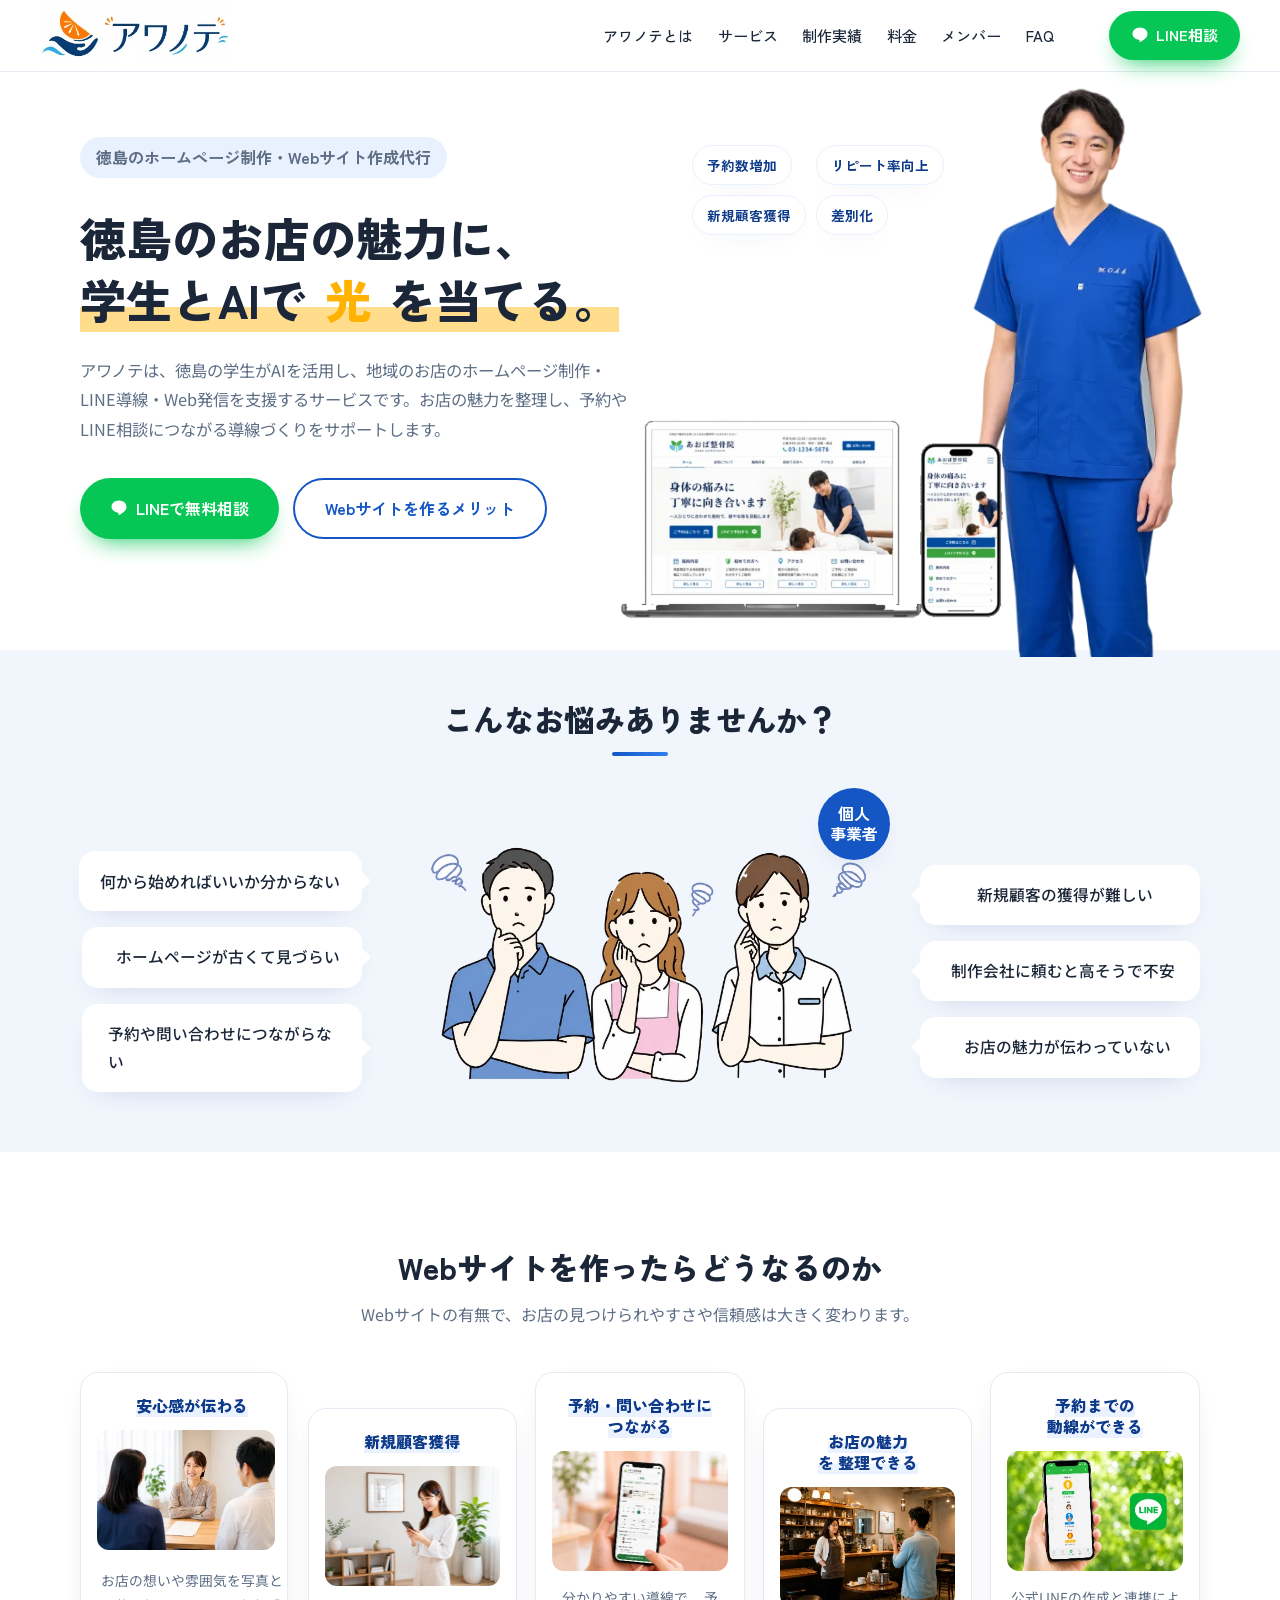
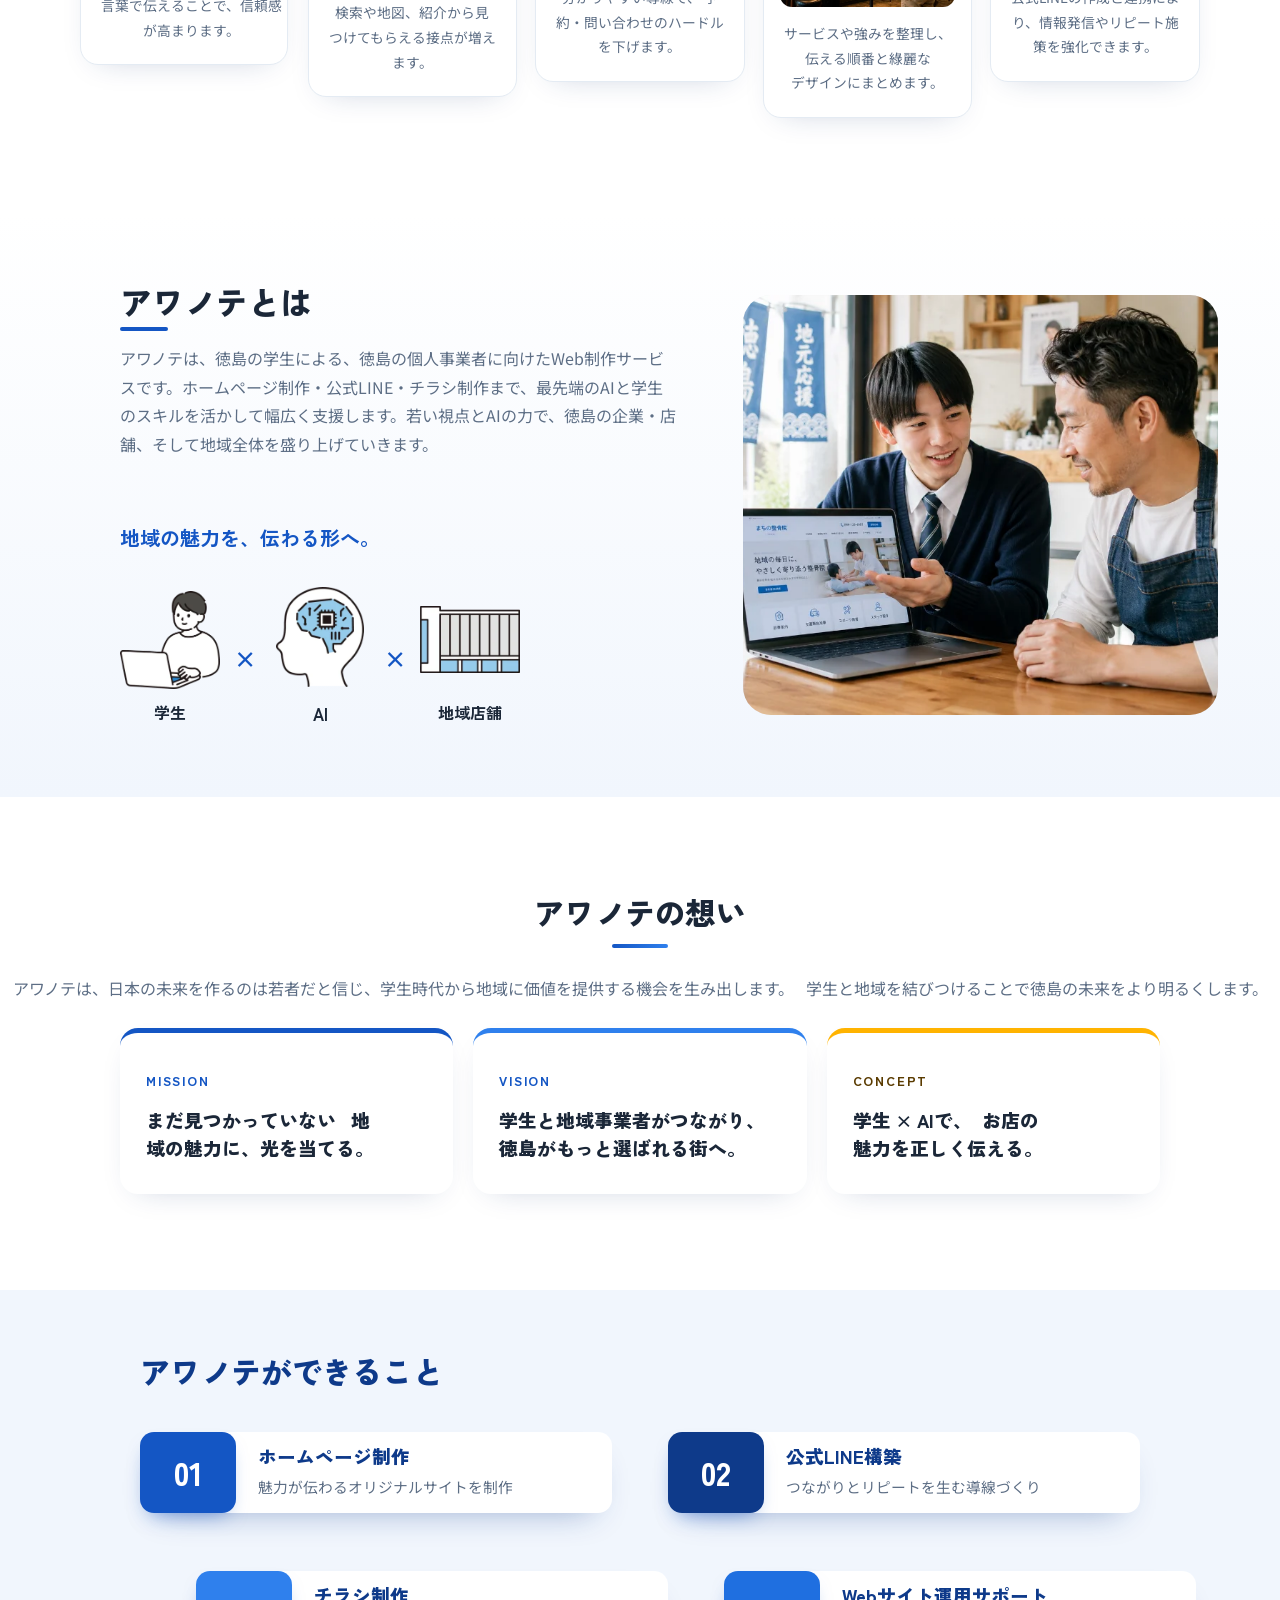
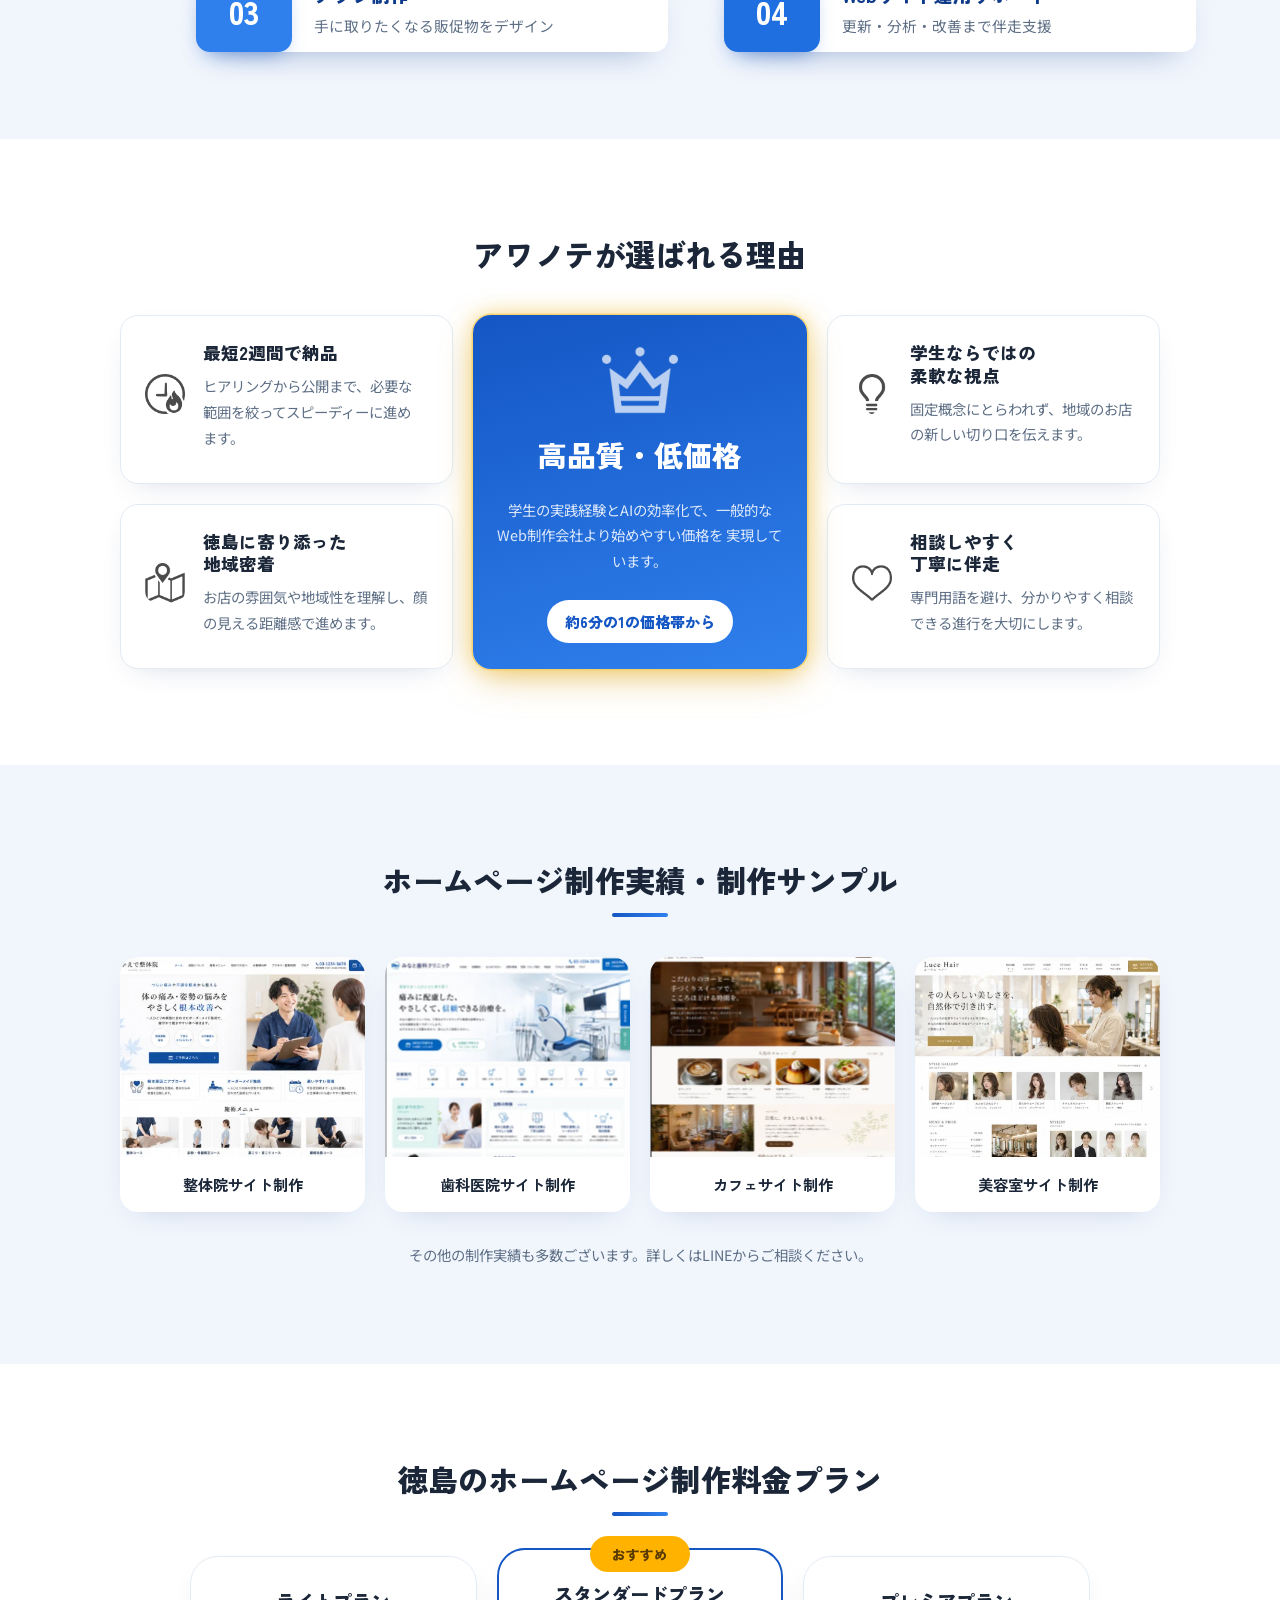
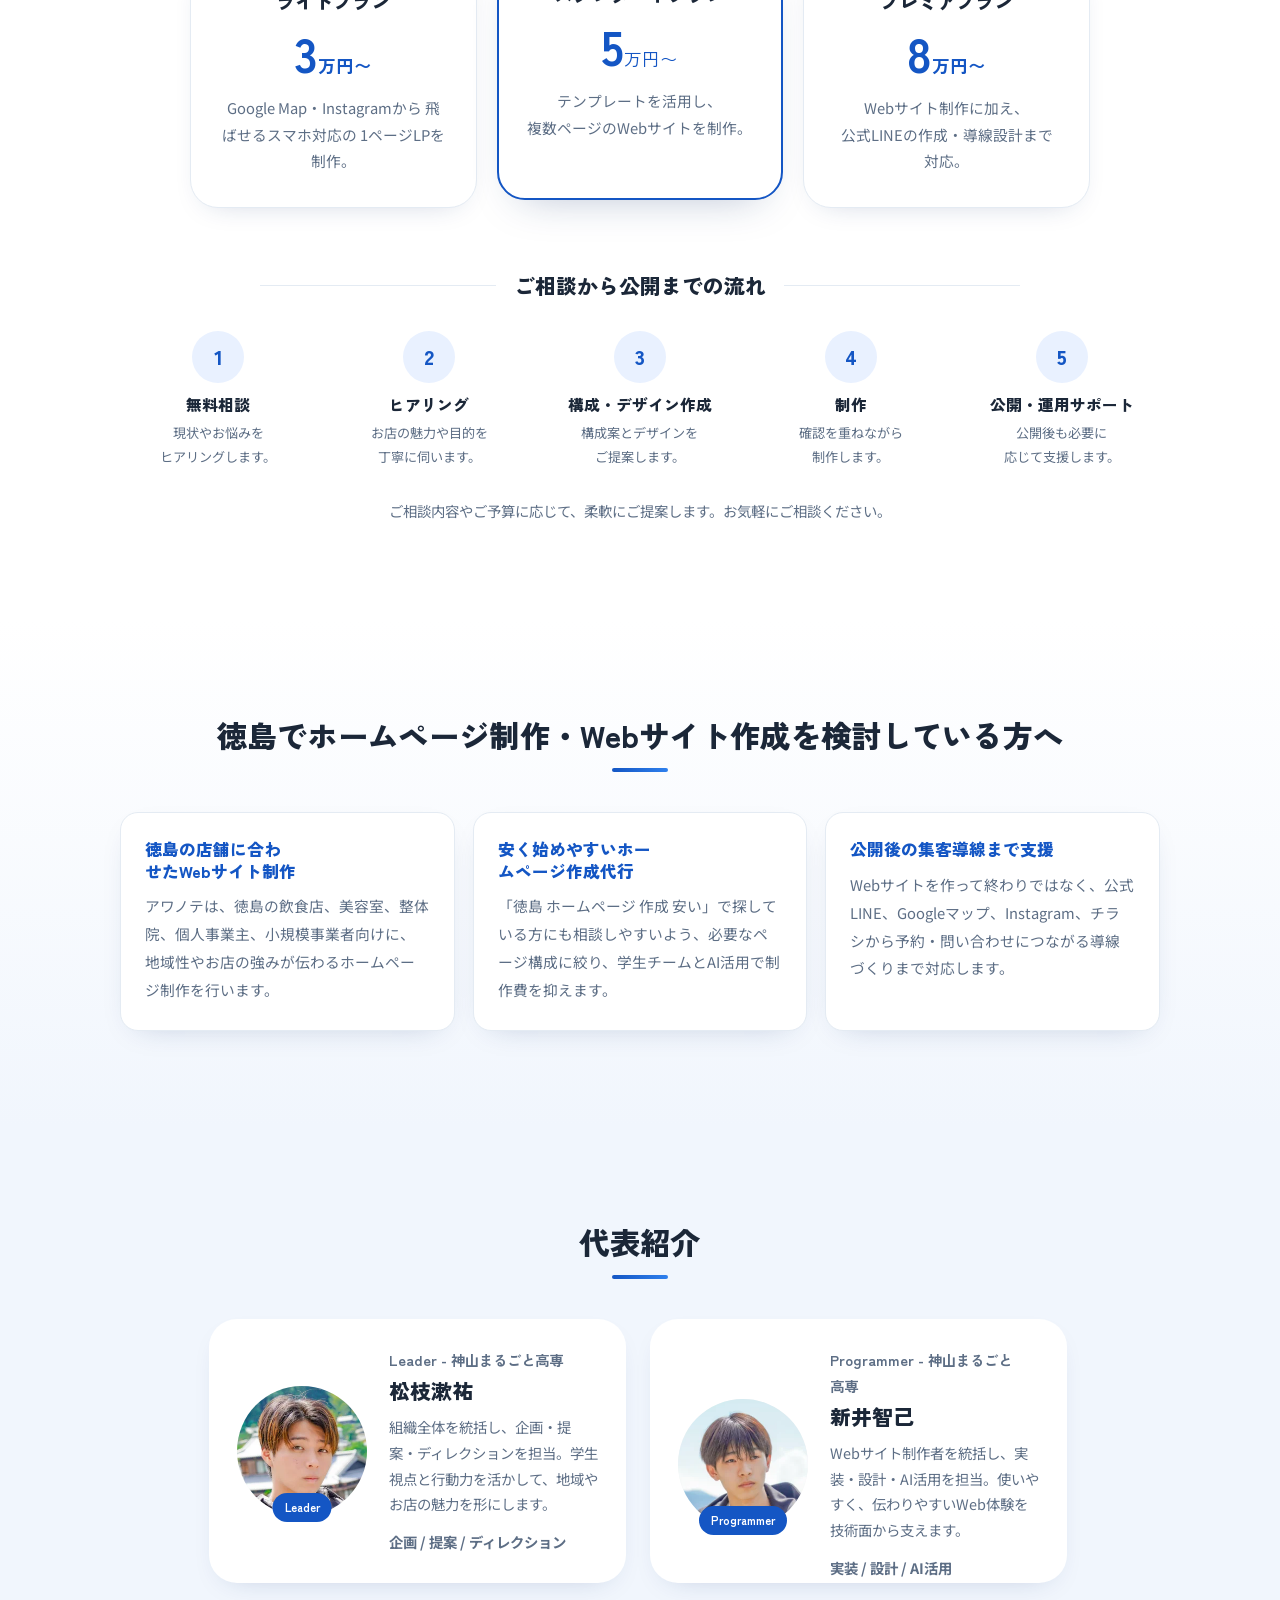
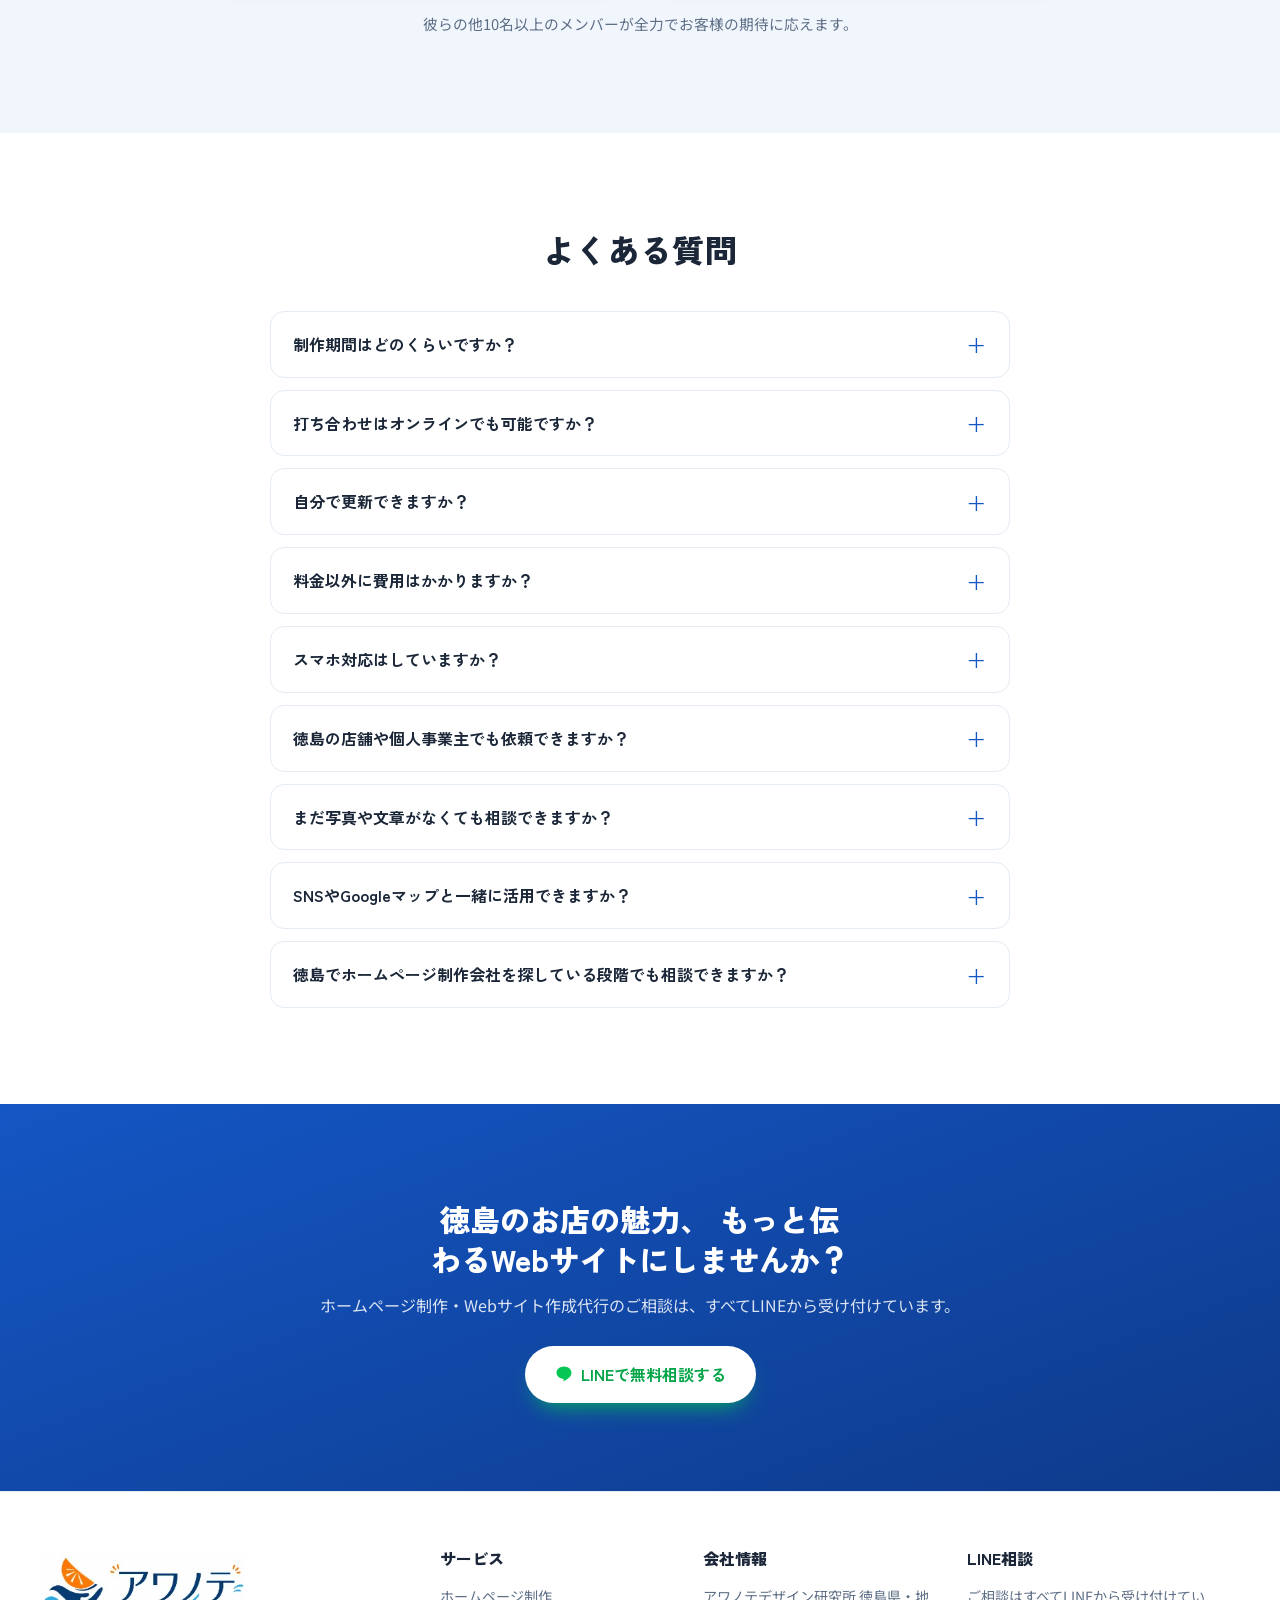
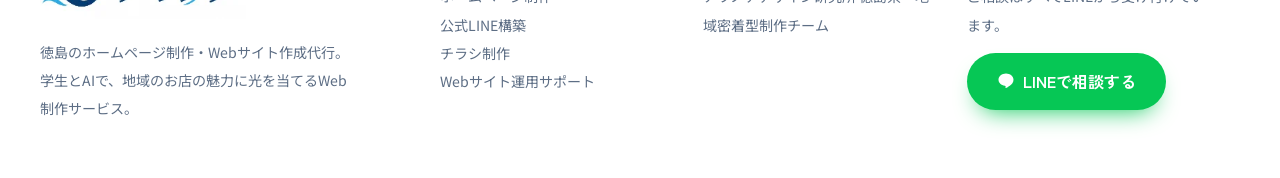
==== commit c69b70e7: "Fix reason section icons" ====
--- a/index.html
+++ b/index.html
@@ -408,7 +408,7 @@
             </div>
           </article>
           <article class="reason-card featured u-migrated-dc5554">
-            <image-slot id="reason-icon-2" shape="rounded" radius="12" fit="contain" placeholder="図" src="./img/slots/reason-icon-2.webp"></image-slot>
+            <image-slot id="reason-icon-2" shape="rounded" radius="12" fit="contain" placeholder="図" src="./img/reason-feat-white.png"></image-slot>
             <h3 class="u-migrated-a01f09">高品質・低価格</h3>
             <p>学生の実践経験とAIの効率化で、一般的なWeb制作会社より始めやすい価格を
 実現しています。</p>
--- a/css/site.css
+++ b/css/site.css
@@ -370,17 +370,8 @@
   display: flex; gap: 18px; align-items: flex-start;
 }
 .reason-card image-slot { width: 56px; height: 56px; flex: none; }
-/* Recolor the (grey, line-art) icon: hide the raster, then paint the frame in
-   the chosen color and mask it to the icon shape (--icon-src is set per slot
-   from JS). Only filled slots are recolored. */
-.reason-card image-slot[data-filled]::part(image) { visibility: hidden; }
-.reason-card image-slot[data-filled]::part(frame) {
-  background-color: var(--reason-icon-line, var(--brand));
-  -webkit-mask-image: var(--icon-src); mask-image: var(--icon-src);
-  -webkit-mask-size: contain; mask-size: contain;
-  -webkit-mask-position: center; mask-position: center;
-  -webkit-mask-repeat: no-repeat; mask-repeat: no-repeat;
-}
+.reason-card image-slot[data-filled]::part(image) { visibility: visible; }
+.reason-card image-slot[data-filled]::part(frame) { background-color: transparent; }
 .reason-card h3 { font-size: 1.1rem; margin-bottom: 8px; }
 .reason-card p { color: var(--muted); font-size: .9rem; }
 .reason-card.featured {
@@ -412,7 +403,7 @@
   .reason-card.featured { animation: none; }
 }
 .reason-card.featured image-slot { width: 76px; height: 76px; position: relative; z-index: 1; }
-.reason-card.featured image-slot[data-filled]::part(frame) { background-color: #ffffff; }
+.reason-card.featured image-slot[data-filled]::part(frame) { background-color: transparent; }
 .reason-card.featured h3 { position: relative; z-index: 1; }
 .reason-card.featured p { color: rgba(255,255,255,.85); position: relative; z-index: 1; }
 .reason-card.featured strong {
@@ -1676,3 +1667,18 @@
 .u-migrated-feb45d {
   margin: 27px 0px 28px !important;
 }
+
+/* Hero mockup correction: keep the laptop/phone image as a compact foreground
+   element so it does not visually collide with the standing person photo. */
+@media (min-width: 900px) {
+  main#top.u-migrated-1de800 {
+    height: auto !important;
+  }
+
+  .hero-laptop-slot {
+    width: clamp(360px, 31vw, 470px) !important;
+    height: clamp(230px, 23vw, 320px) !important;
+    transform: translate(-78px, 28px) scale(1) !important;
+    transform-origin: left bottom !important;
+  }
+}
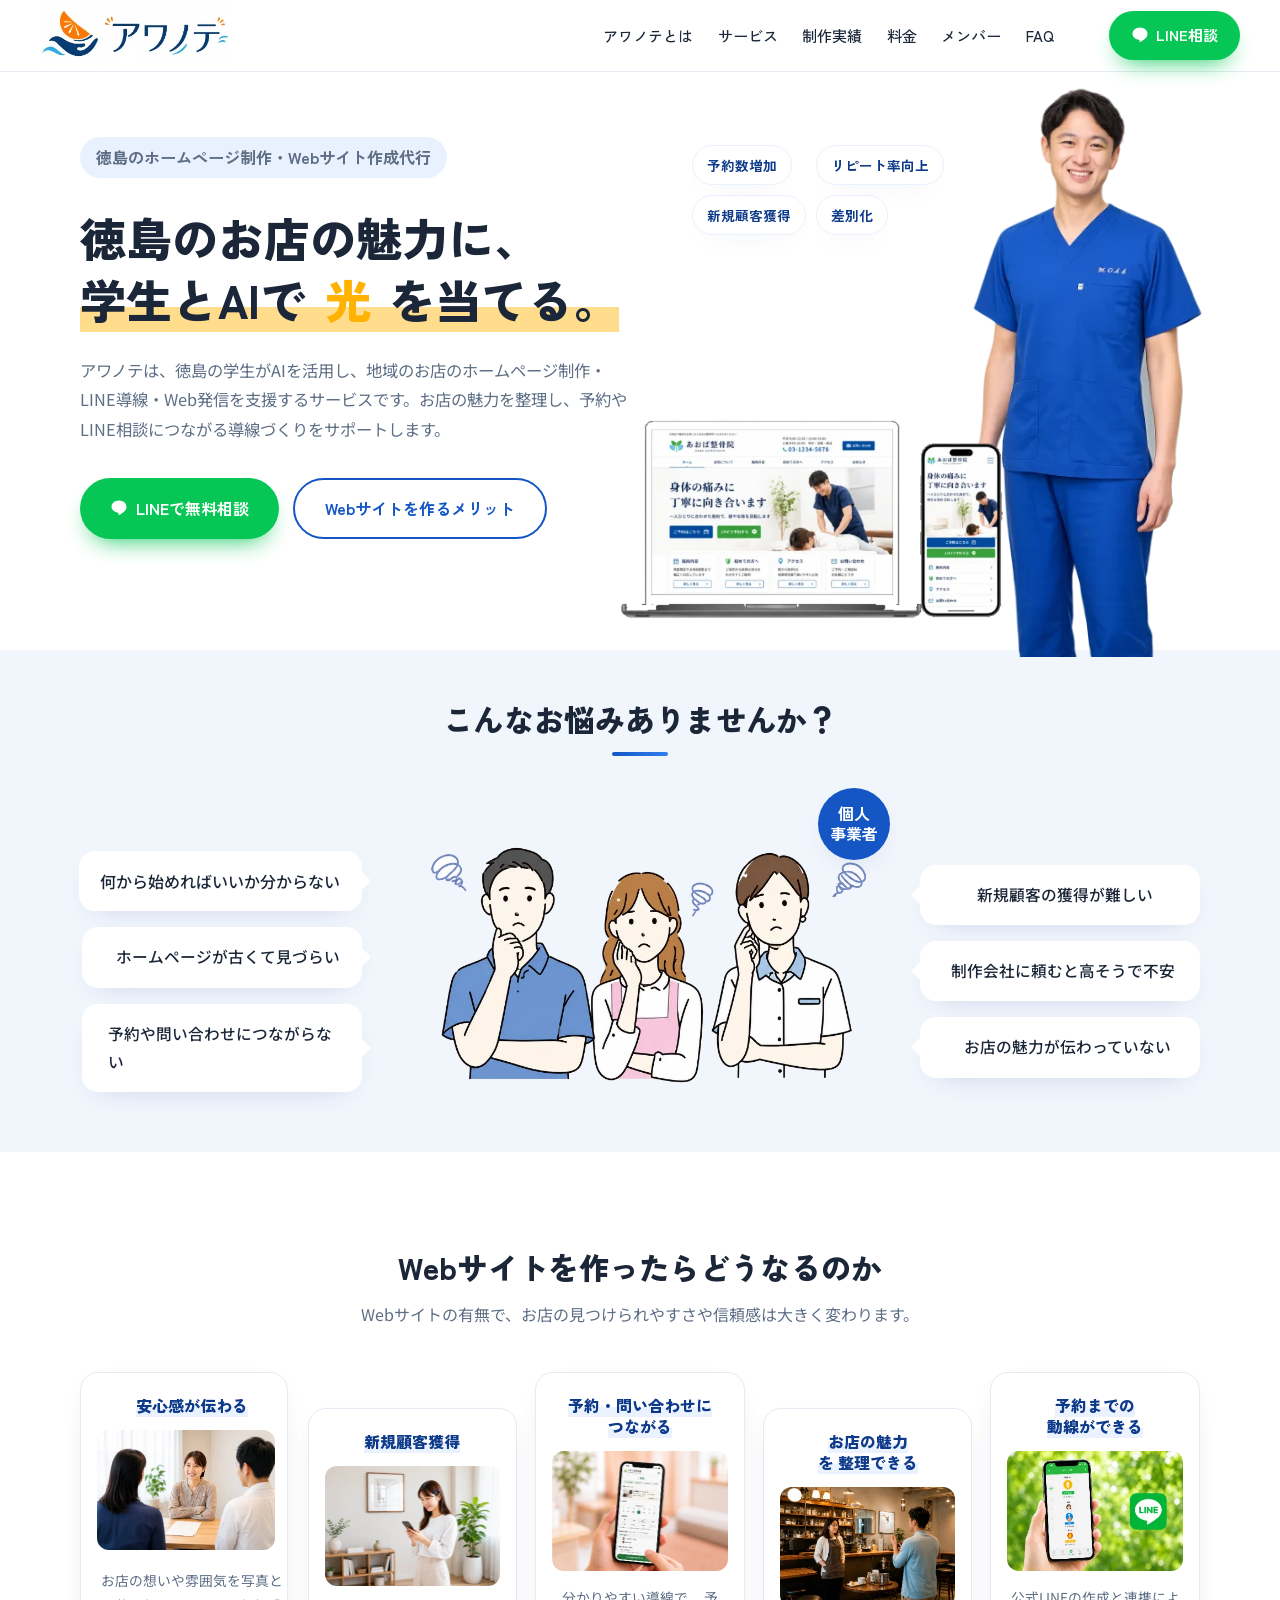
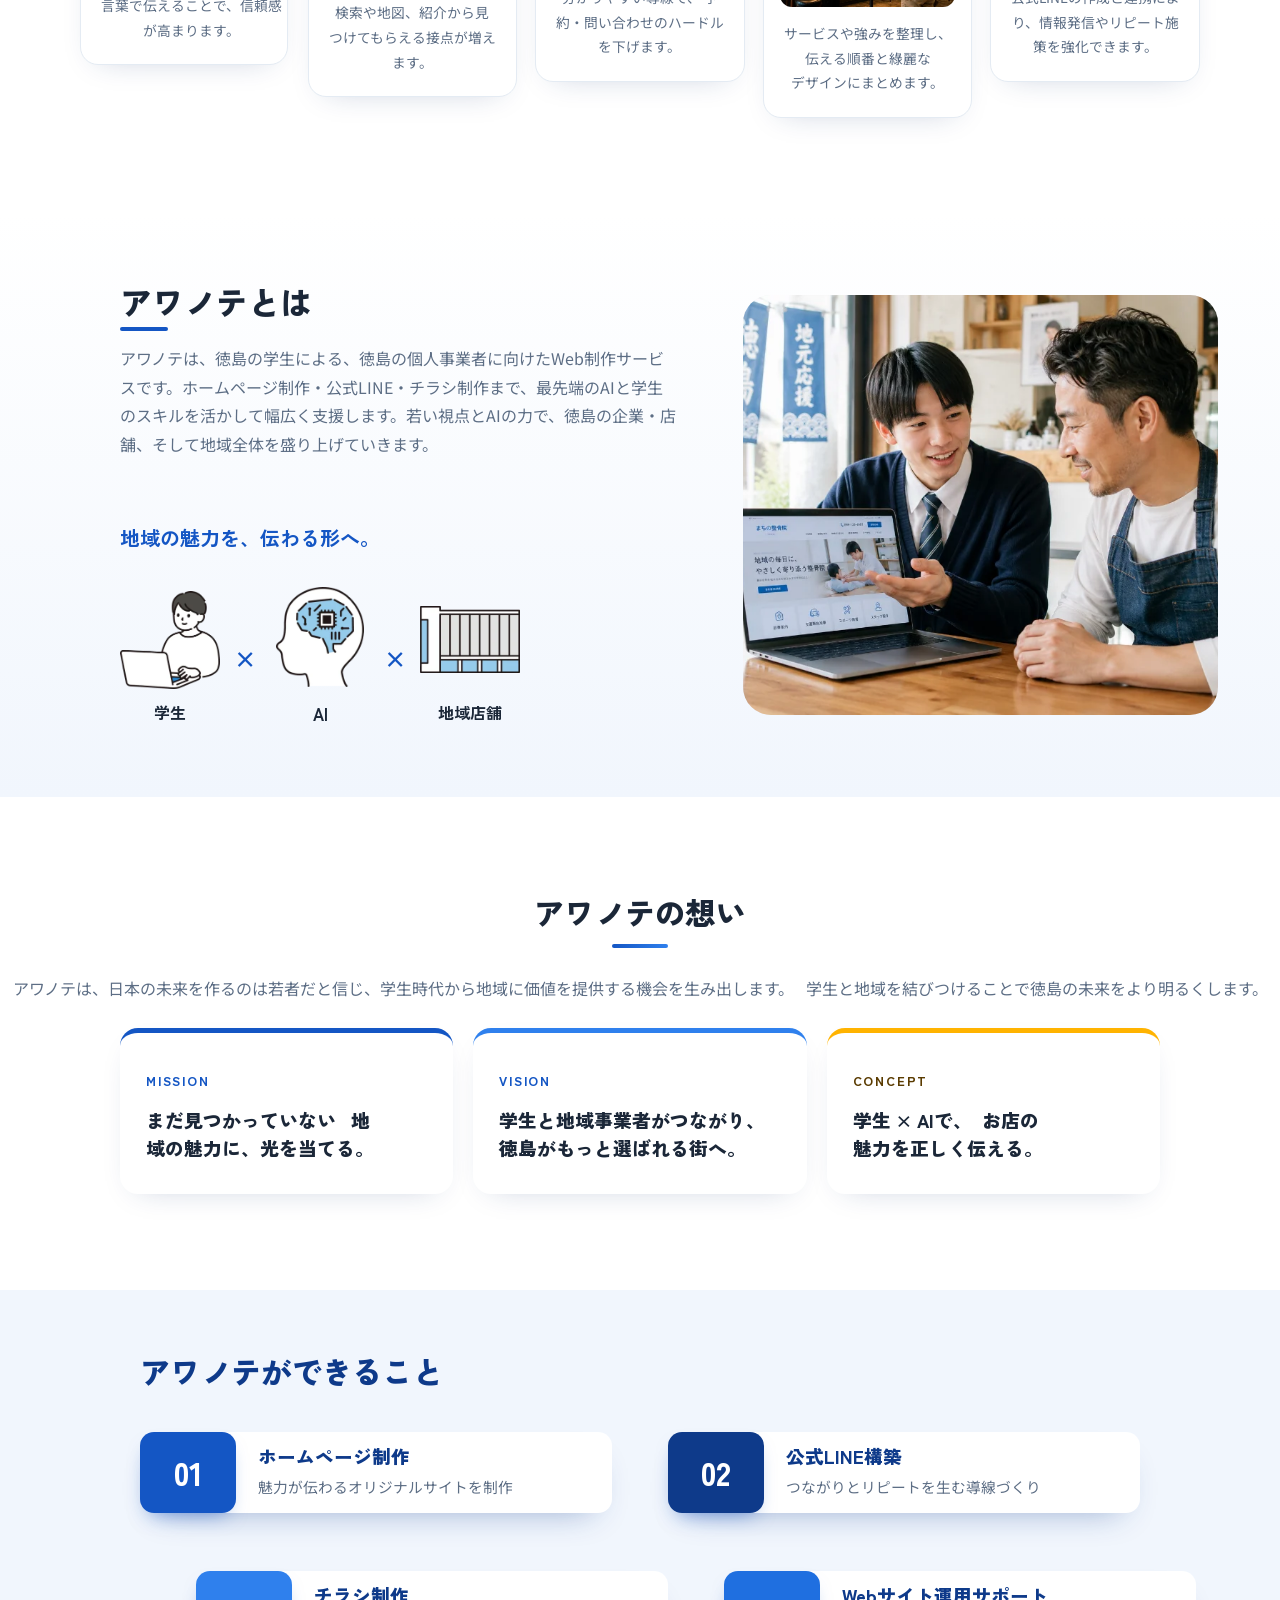
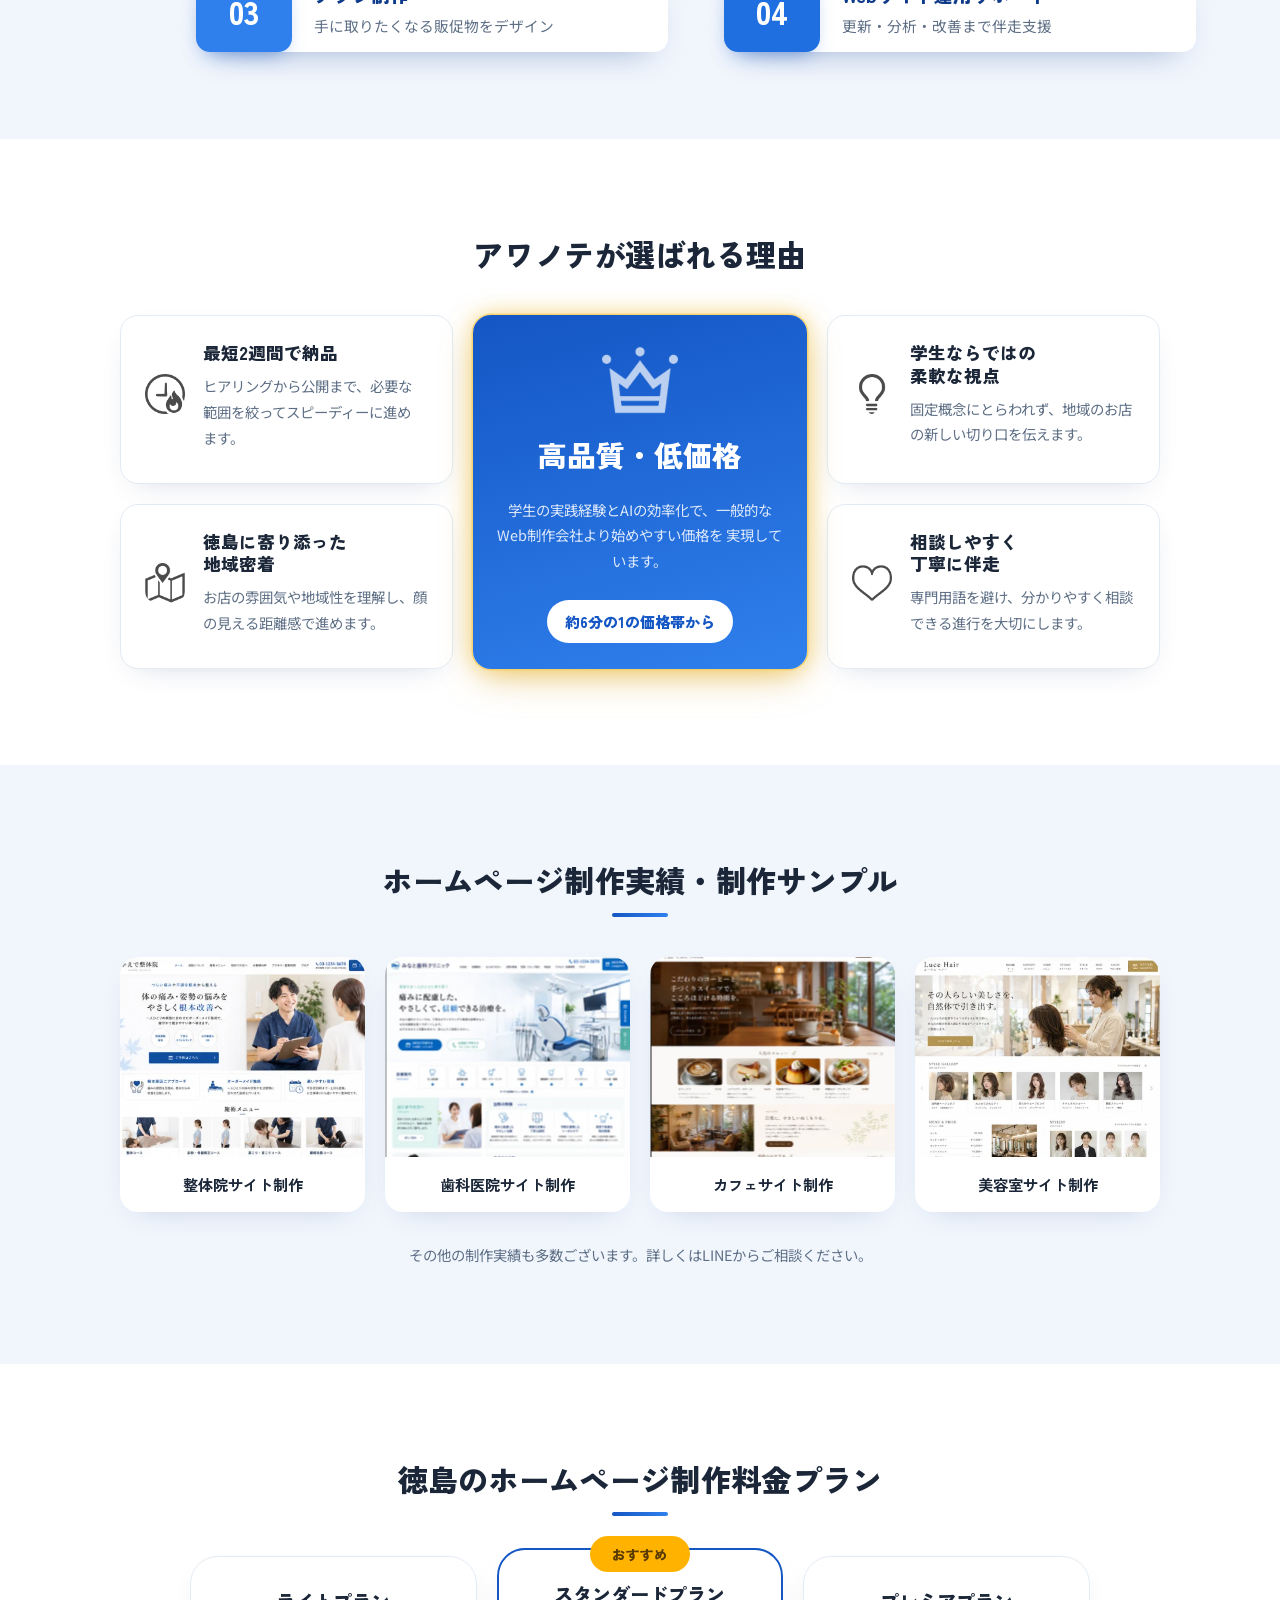
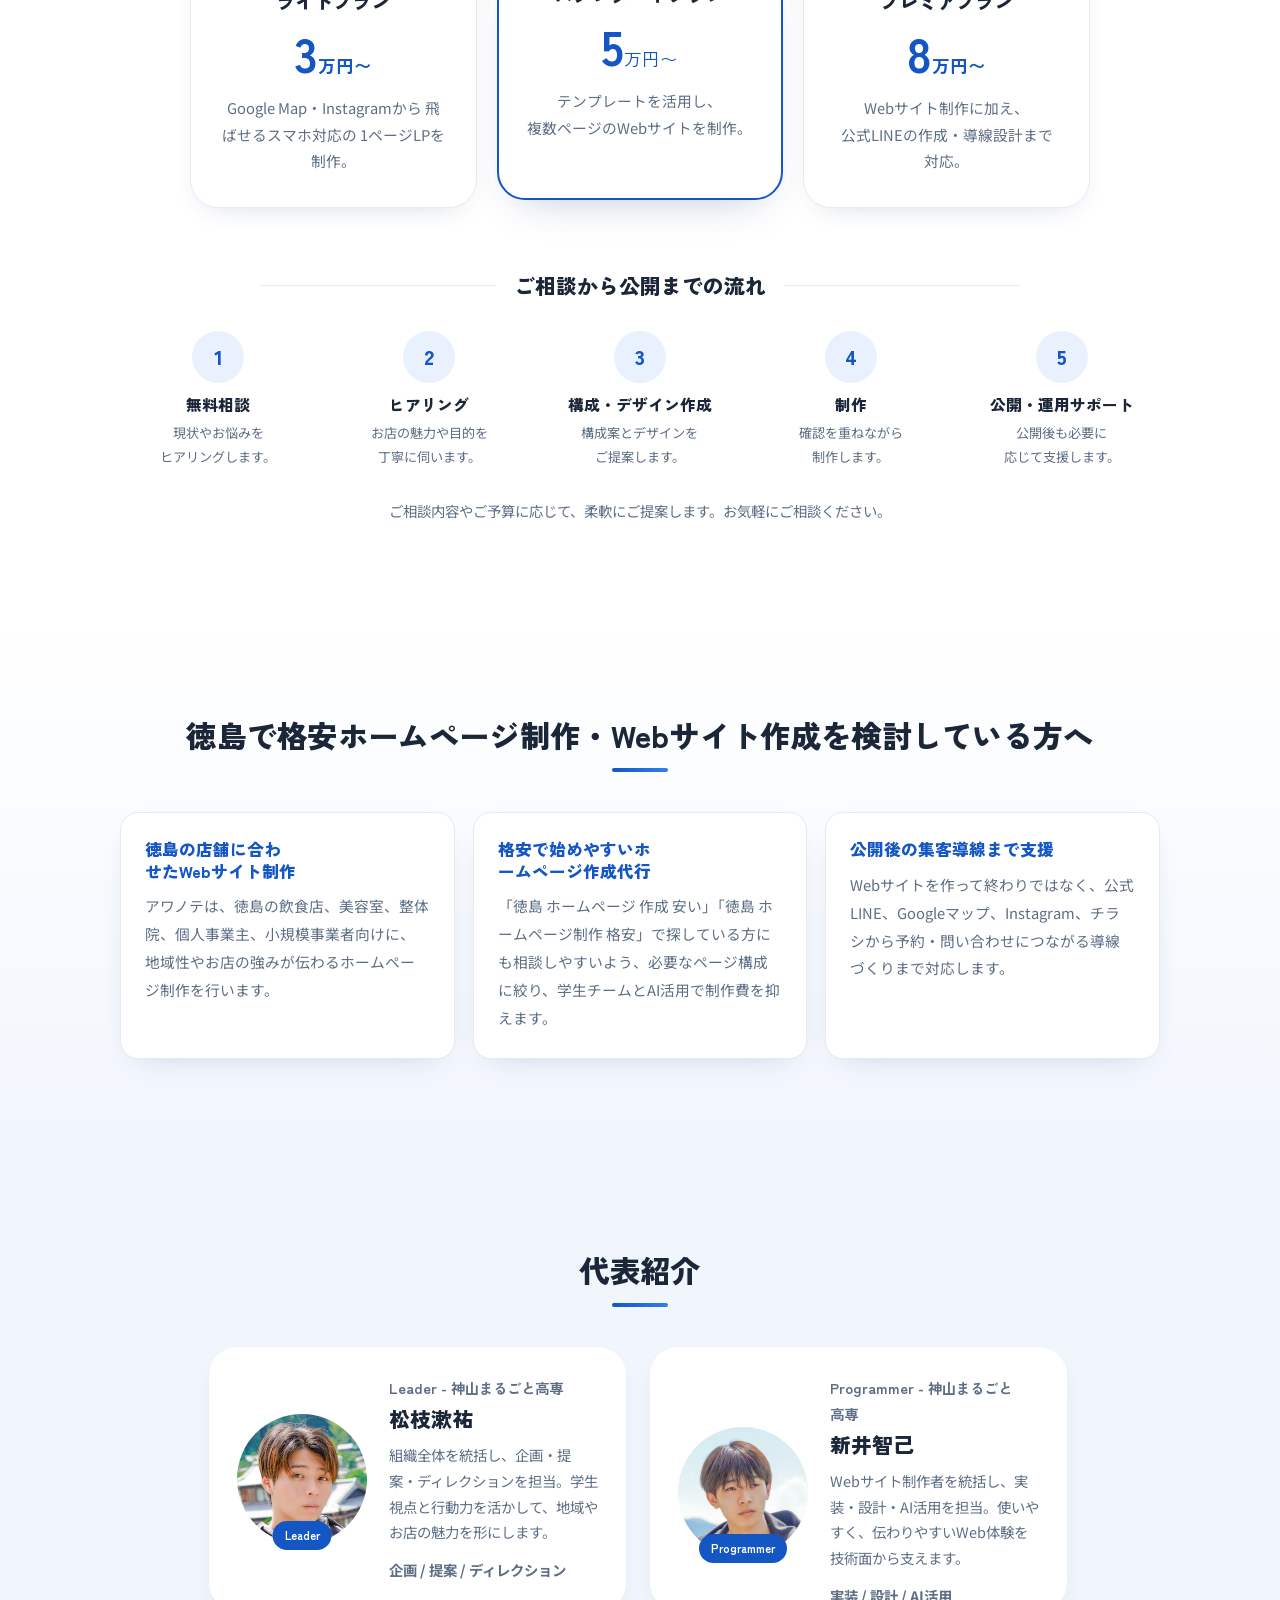
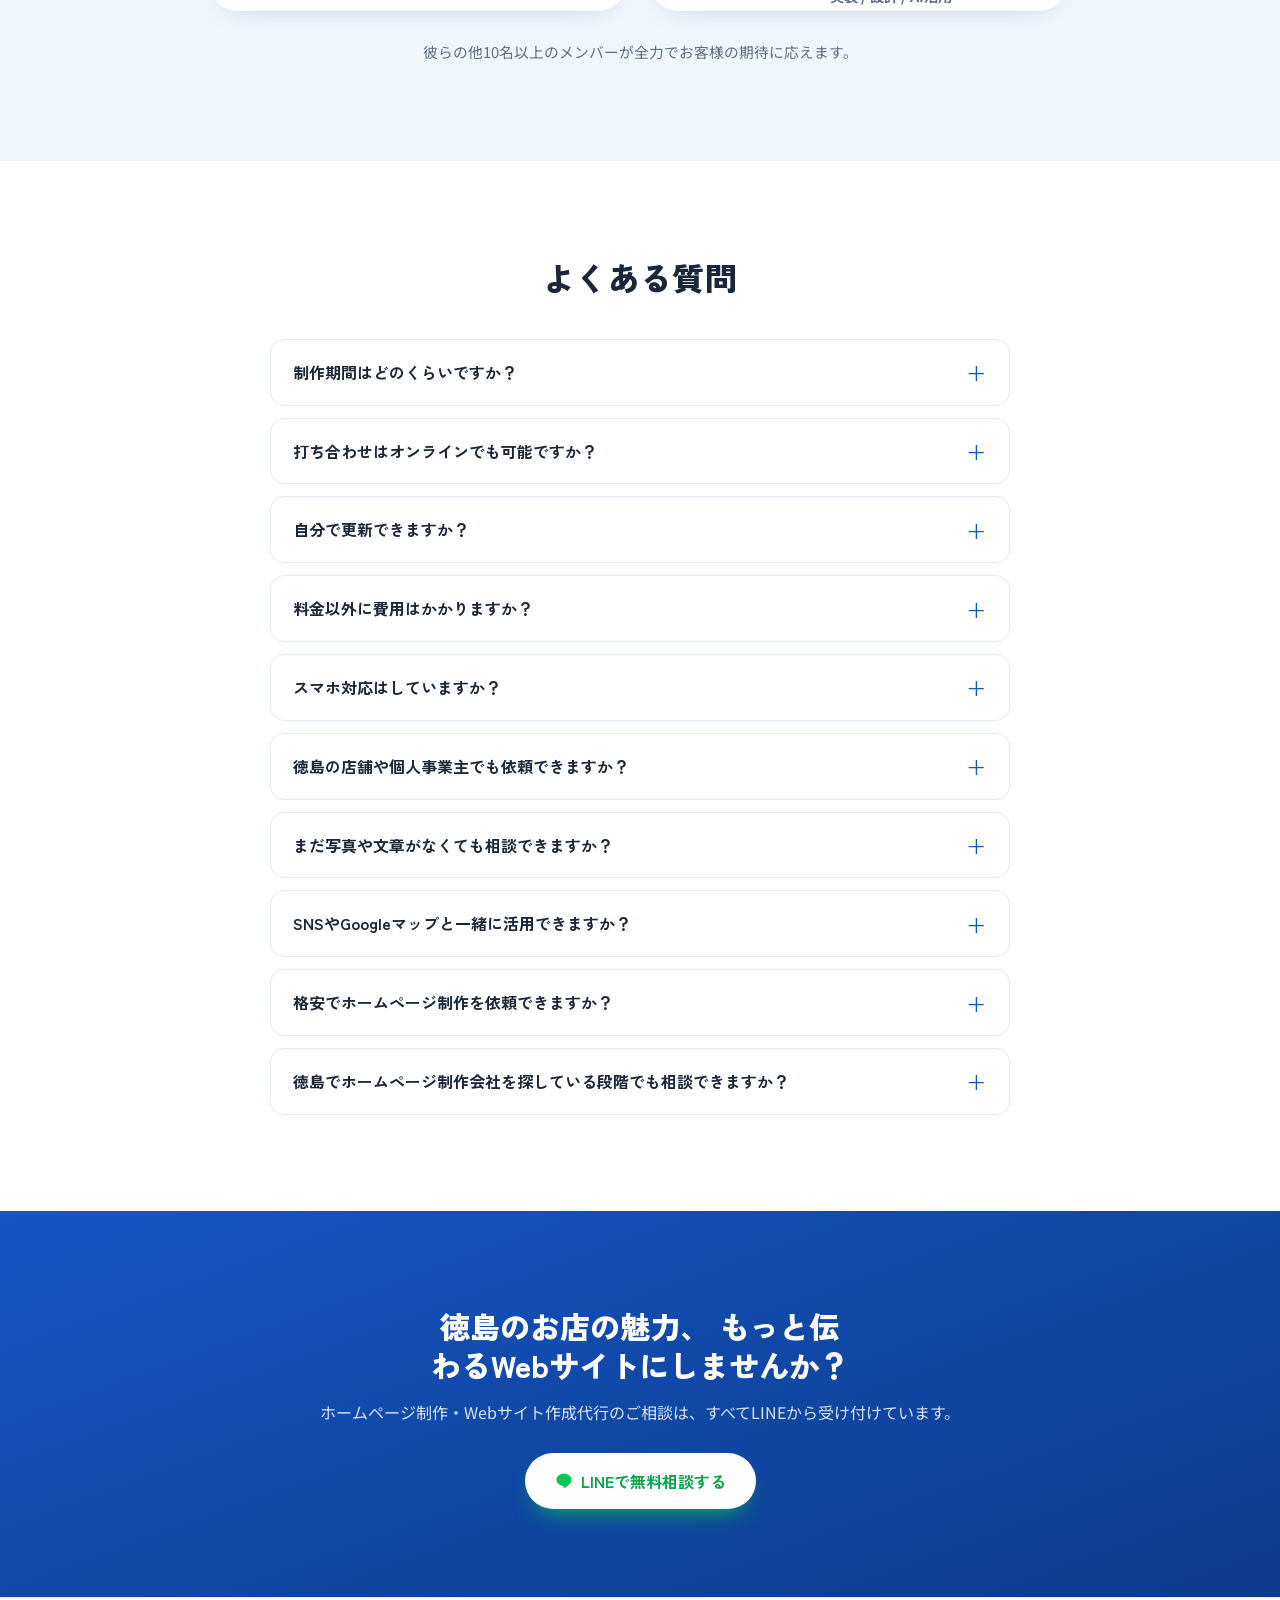
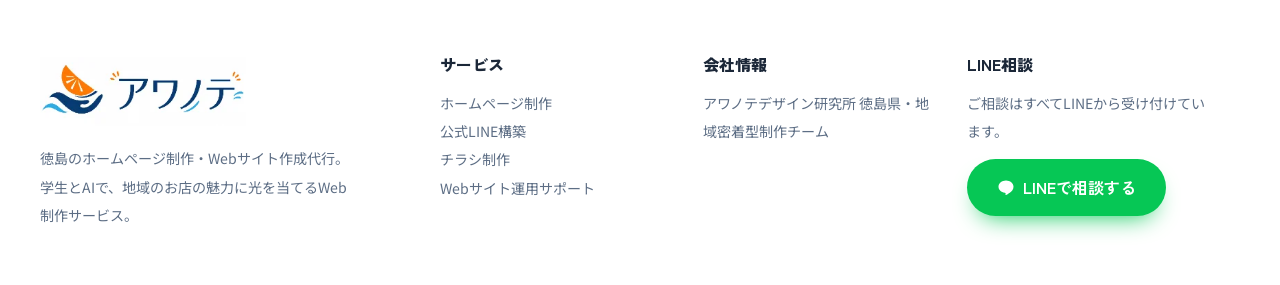
==== commit 834a6584: "Strengthen budget SEO keywords" ====
--- a/index.html
+++ b/index.html
@@ -5,9 +5,9 @@
     <meta name="viewport" content="width=device-width, initial-scale=1.0" />
 
     <!-- ===== SEO Core ===== -->
-    <title>アワノテ｜徳島のホームページ制作・Webサイト作成代行｜店舗・個人事業主向け</title>
-    <meta name="description" content="徳島のホームページ制作・Webサイト作成代行なら「アワノテ」。店舗・個人事業主向けに、学生チームとAI技術で低価格・最短2週間のWeb制作を支援。公式LINE構築・チラシ制作・運用サポートも対応。" />
-    <meta name="keywords" content="アワノテ,徳島 ホームページ制作,徳島 Webサイト制作,徳島 webサイト 作成,徳島 ホームページ 作成 安い,徳島 Web制作会社,徳島 ホームページ 代行,徳島 web制作 格安,徳島 webデザイン,徳島 ランディングページ,徳島 LINE構築,徳島 集客 ホームページ,徳島 店舗 ホームページ,徳島 小規模事業者 ホームページ,徳島 個人事業主 ホームページ,徳島 飲食店 ホームページ,徳島 美容室 ホームページ,徳島 整体院 ホームページ" />
+    <title>アワノテ｜徳島の格安ホームページ制作・Webサイト作成代行｜店舗・個人事業主向け</title>
+    <meta name="description" content="徳島の格安ホームページ制作・Webサイト作成代行なら「アワノテ」。店舗・個人事業主向けに、学生チームとAI技術で低価格・最短2週間のWeb制作を支援。公式LINE構築・チラシ制作・運用サポートも対応。" />
+    <meta name="keywords" content="アワノテ,徳島 ホームページ制作,徳島 格安 ホームページ制作,徳島 ホームページ制作 格安,徳島 Webサイト制作,徳島 webサイト 作成,徳島 ホームページ 作成 安い,徳島 Web制作会社,徳島 ホームページ 代行,徳島 web制作 格安,徳島 格安 Web制作,徳島 webデザイン,徳島 ランディングページ,徳島 LINE構築,徳島 集客 ホームページ,徳島 店舗 ホームページ,徳島 小規模事業者 ホームページ,徳島 個人事業主 ホームページ,徳島 飲食店 ホームページ,徳島 美容室 ホームページ,徳島 整体院 ホームページ" />
     <link rel="canonical" href="https://web-make007.github.io/awanote/" />
     <meta name="robots" content="index, follow, max-image-preview:large" />
     <meta name="googlebot" content="index, follow, max-image-preview:large" />
@@ -23,8 +23,8 @@
     <!-- ===== Open Graph ===== -->
     <meta property="og:type" content="website" />
     <meta property="og:site_name" content="アワノテ" />
-    <meta property="og:title" content="アワノテ｜徳島のホームページ制作・Webサイト作成代行" />
-    <meta property="og:description" content="徳島の店舗・個人事業主向けホームページ制作ならアワノテ。Webサイト作成、公式LINE構築、運用サポートまで低価格で相談できます。" />
+    <meta property="og:title" content="アワノテ｜徳島の格安ホームページ制作・Webサイト作成代行" />
+    <meta property="og:description" content="徳島の店舗・個人事業主向け格安ホームページ制作ならアワノテ。Webサイト作成、公式LINE構築、運用サポートまで低価格で相談できます。" />
     <meta property="og:url" content="https://web-make007.github.io/awanote/" />
     <meta property="og:image" content="https://web-make007.github.io/awanote/img/logo-wordmark.png" />
     <meta property="og:image:width" content="1200" />
@@ -33,8 +33,8 @@
 
     <!-- ===== Twitter / X Card ===== -->
     <meta name="twitter:card" content="summary_large_image" />
-    <meta name="twitter:title" content="アワノテ｜徳島のホームページ制作・Webサイト作成代行" />
-    <meta name="twitter:description" content="徳島のホームページ制作・Webサイト作成代行。学生チームがAIを活用し、店舗の集客導線を低価格でサポート。" />
+    <meta name="twitter:title" content="アワノテ｜徳島の格安ホームページ制作・Webサイト作成代行" />
+    <meta name="twitter:description" content="徳島の格安ホームページ制作・Webサイト作成代行。学生チームがAIを活用し、店舗の集客導線を低価格でサポート。" />
     <meta name="twitter:image" content="https://web-make007.github.io/awanote/img/logo-wordmark.png" />
 
     <!-- ===== 構造化データ (JSON-LD) ===== -->
@@ -46,7 +46,7 @@
       "@id": "https://web-make007.github.io/awanote/#business",
       "name": "アワノテ",
       "alternateName": "awanote",
-      "description": "徳島の学生チームがAIを活用し、地域の店舗・個人事業主向けにホームページ制作・Webサイト作成代行・公式LINE構築・チラシ制作を提供するWeb制作サービス。最短2週間納品。",
+      "description": "徳島の学生チームがAIを活用し、地域の店舗・個人事業主向けに格安ホームページ制作・Webサイト作成代行・公式LINE構築・チラシ制作を提供するWeb制作サービス。最短2週間納品。",
       "url": "https://web-make007.github.io/awanote/",
       "logo": {
         "@type": "ImageObject",
@@ -82,8 +82,8 @@
         "itemListElement": [
           {
             "@type": "Offer",
-            "name": "ホームページ制作",
-            "description": "魅力が伝わるオリジナルのWebサイトを制作します。スマホ対応・SEO対策込み。"
+            "name": "格安ホームページ制作",
+            "description": "魅力が伝わるオリジナルのWebサイトを低価格で制作します。スマホ対応・SEO対策込み。"
           },
           {
             "@type": "Offer",
@@ -113,7 +113,7 @@
       "@id": "https://web-make007.github.io/awanote/#website",
       "url": "https://web-make007.github.io/awanote/",
       "name": "アワノテ",
-      "description": "徳島のホームページ制作・Webサイト作成代行",
+      "description": "徳島の格安ホームページ制作・Webサイト作成代行",
       "inLanguage": "ja"
     }
     </script>
@@ -182,6 +182,14 @@
         },
         {
           "@type": "Question",
+          "name": "格安でホームページ制作を依頼できますか？",
+          "acceptedAnswer": {
+            "@type": "Answer",
+            "text": "はい。必要な範囲に絞った構成と学生チーム・AI活用により、徳島の店舗や個人事業主が相談しやすい格安ホームページ制作を提案します。"
+          }
+        },
+        {
+          "@type": "Question",
           "name": "徳島でホームページ制作会社を探している段階でも相談できますか？",
           "acceptedAnswer": {
             "@type": "Answer",
@@ -199,8 +207,8 @@
       "@context": "https://schema.org",
       "@type": "Service",
       "@id": "https://web-make007.github.io/awanote/#homepage-production",
-      "name": "徳島のホームページ制作・Webサイト作成代行",
-      "alternateName": ["アワノテ", "徳島 Webサイト制作", "徳島 webサイト 作成"],
+      "name": "徳島の格安ホームページ制作・Webサイト作成代行",
+      "alternateName": ["アワノテ", "徳島 Webサイト制作", "徳島 webサイト 作成", "徳島 格安 ホームページ制作", "徳島 ホームページ制作 格安"],
       "provider": {
         "@id": "https://web-make007.github.io/awanote/#business"
       },
@@ -208,7 +216,7 @@
         "@type": "AdministrativeArea",
         "name": "徳島県"
       },
-      "serviceType": ["ホームページ制作", "Webサイト制作", "Webサイト作成代行", "公式LINE構築", "Webサイト運用サポート"],
+      "serviceType": ["格安ホームページ制作", "ホームページ制作", "Webサイト制作", "Webサイト作成代行", "公式LINE構築", "Webサイト運用サポート"],
       "audience": {
         "@type": "Audience",
         "audienceType": "徳島県内の店舗・個人事業主・小規模事業者"
@@ -498,7 +506,7 @@
 
 
       <section id="local-seo" class="section local-seo-section" aria-labelledby="local-seo-title" data-screen-label="徳島Web制作SEO">
-        <h2 id="local-seo-title">徳島でホームページ制作・Webサイト作成を検討している方へ</h2>
+        <h2 id="local-seo-title">徳島で格安ホームページ制作・Webサイト作成を検討している方へ</h2>
         <div class="section-line" aria-hidden="true"></div>
         <div class="local-seo-grid">
           <article>
@@ -506,8 +514,8 @@
             <p>アワノテは、徳島の飲食店、美容室、整体院、個人事業主、小規模事業者向けに、地域性やお店の強みが伝わるホームページ制作を行います。</p>
           </article>
           <article>
-            <h3>安く始めやすいホームページ作成代行</h3>
-            <p>「徳島 ホームページ 作成 安い」で探している方にも相談しやすいよう、必要なページ構成に絞り、学生チームとAI活用で制作費を抑えます。</p>
+            <h3>格安で始めやすいホームページ作成代行</h3>
+            <p>「徳島 ホームページ 作成 安い」「徳島 ホームページ制作 格安」で探している方にも相談しやすいよう、必要なページ構成に絞り、学生チームとAI活用で制作費を抑えます。</p>
           </article>
           <article>
             <h3>公開後の集客導線まで支援</h3>
@@ -582,6 +590,10 @@
             <p>はい。Instagram、公式LINE、Googleマップ、チラシなどからWebサイトへつながる導線を想定して制作します。</p>
           </details>
           <details>
+            <summary>格安でホームページ制作を依頼できますか？</summary>
+            <p>はい。必要な範囲に絞った構成と学生チーム・AI活用により、徳島の店舗や個人事業主が相談しやすい格安ホームページ制作を提案します。</p>
+          </details>
+          <details>
             <summary>徳島でホームページ制作会社を探している段階でも相談できますか？</summary>
             <p>はい。徳島の店舗・個人事業主向けに、ホームページ制作、Webサイト作成、公式LINE導線、公開後の運用まで目的と予算に合わせて提案します。</p>
           </details>
@@ -933,12 +945,12 @@
         <section class="sec local-seo-mobile" id="local-seo-mobile" data-screen-label="徳島Web制作SEO">
           <div class="sec-head">
             <span class="sec-eyebrow">TOKUSHIMA WEB</span>
-            <h2 class="sec-title">徳島の<span class="em">ホームページ制作</span>なら</h2>
-            <p class="sec-sub">アワノテは、徳島の店舗・個人事業主向けにWebサイト作成、公式LINE導線、公開後の運用までまとめて支援します。</p>
+            <h2 class="sec-title">徳島の<span class="em">格安ホームページ制作</span>なら</h2>
+            <p class="sec-sub">アワノテは、徳島の店舗・個人事業主向けにWebサイト作成、公式LINE導線、公開後の運用まで低価格でまとめて支援します。</p>
           </div>
           <div class="local-seo-list">
             <article><h3>徳島 Webサイト制作</h3><p>お店の雰囲気や強みが伝わる構成・文章・デザインに整理します。</p></article>
-            <article><h3>徳島 ホームページ 作成 安い</h3><p>必要な範囲に絞り、学生チームとAI活用で始めやすい価格にします。</p></article>
+            <article><h3>徳島 ホームページ制作 格安</h3><p>必要な範囲に絞り、学生チームとAI活用で始めやすい価格にします。</p></article>
             <article><h3>アワノテに相談</h3><p>LINEから、写真や文章がまだない段階でも気軽に相談できます。</p></article>
           </div>
         </section>
@@ -986,6 +998,7 @@
             <details class="faq"><summary><span class="qm">Q</span>スマホ対応はしていますか？<span class="pl"><svg viewBox="0 0 24 24" fill="none" stroke="currentColor" stroke-width="2.4" stroke-linecap="round"><path d="M12 5v14M5 12h14"/></svg></span></summary><p class="ans">はい。スマートフォンでも見やすく操作しやすいレスポンシブデザインで制作します。</p></details>
             <details class="faq"><summary><span class="qm">Q</span>徳島の店舗や個人事業主でも依頼できますか？<span class="pl"><svg viewBox="0 0 24 24" fill="none" stroke="currentColor" stroke-width="2.4" stroke-linecap="round"><path d="M12 5v14M5 12h14"/></svg></span></summary><p class="ans">はい。飲食店、美容室、整体院、個人事業主、小規模事業者のWebサイト制作を想定しています。</p></details>
             <details class="faq"><summary><span class="qm">Q</span>まだ写真や文章がなくても相談できますか？<span class="pl"><svg viewBox="0 0 24 24" fill="none" stroke="currentColor" stroke-width="2.4" stroke-linecap="round"><path d="M12 5v14M5 12h14"/></svg></span></summary><p class="ans">相談できます。お店の強みや伝えたい内容をヒアリングし、必要な写真・文章・構成を一緒に整理します。</p></details>
+            <details class="faq"><summary><span class="qm">Q</span>格安でホームページ制作を依頼できますか？<span class="pl"><svg viewBox="0 0 24 24" fill="none" stroke="currentColor" stroke-width="2.4" stroke-linecap="round"><path d="M12 5v14M5 12h14"/></svg></span></summary><p class="ans">はい。必要な範囲に絞った構成と学生チーム・AI活用により、徳島の店舗や個人事業主が相談しやすい格安ホームページ制作を提案します。</p></details>
             <details class="faq"><summary><span class="qm">Q</span>徳島でホームページ制作会社を探している段階でも相談できますか？<span class="pl"><svg viewBox="0 0 24 24" fill="none" stroke="currentColor" stroke-width="2.4" stroke-linecap="round"><path d="M12 5v14M5 12h14"/></svg></span></summary><p class="ans">はい。徳島の店舗・個人事業主向けに、ホームページ制作、Webサイト作成、公式LINE導線、公開後の運用まで目的と予算に合わせて提案します。</p></details>
           </div>
         </section>
